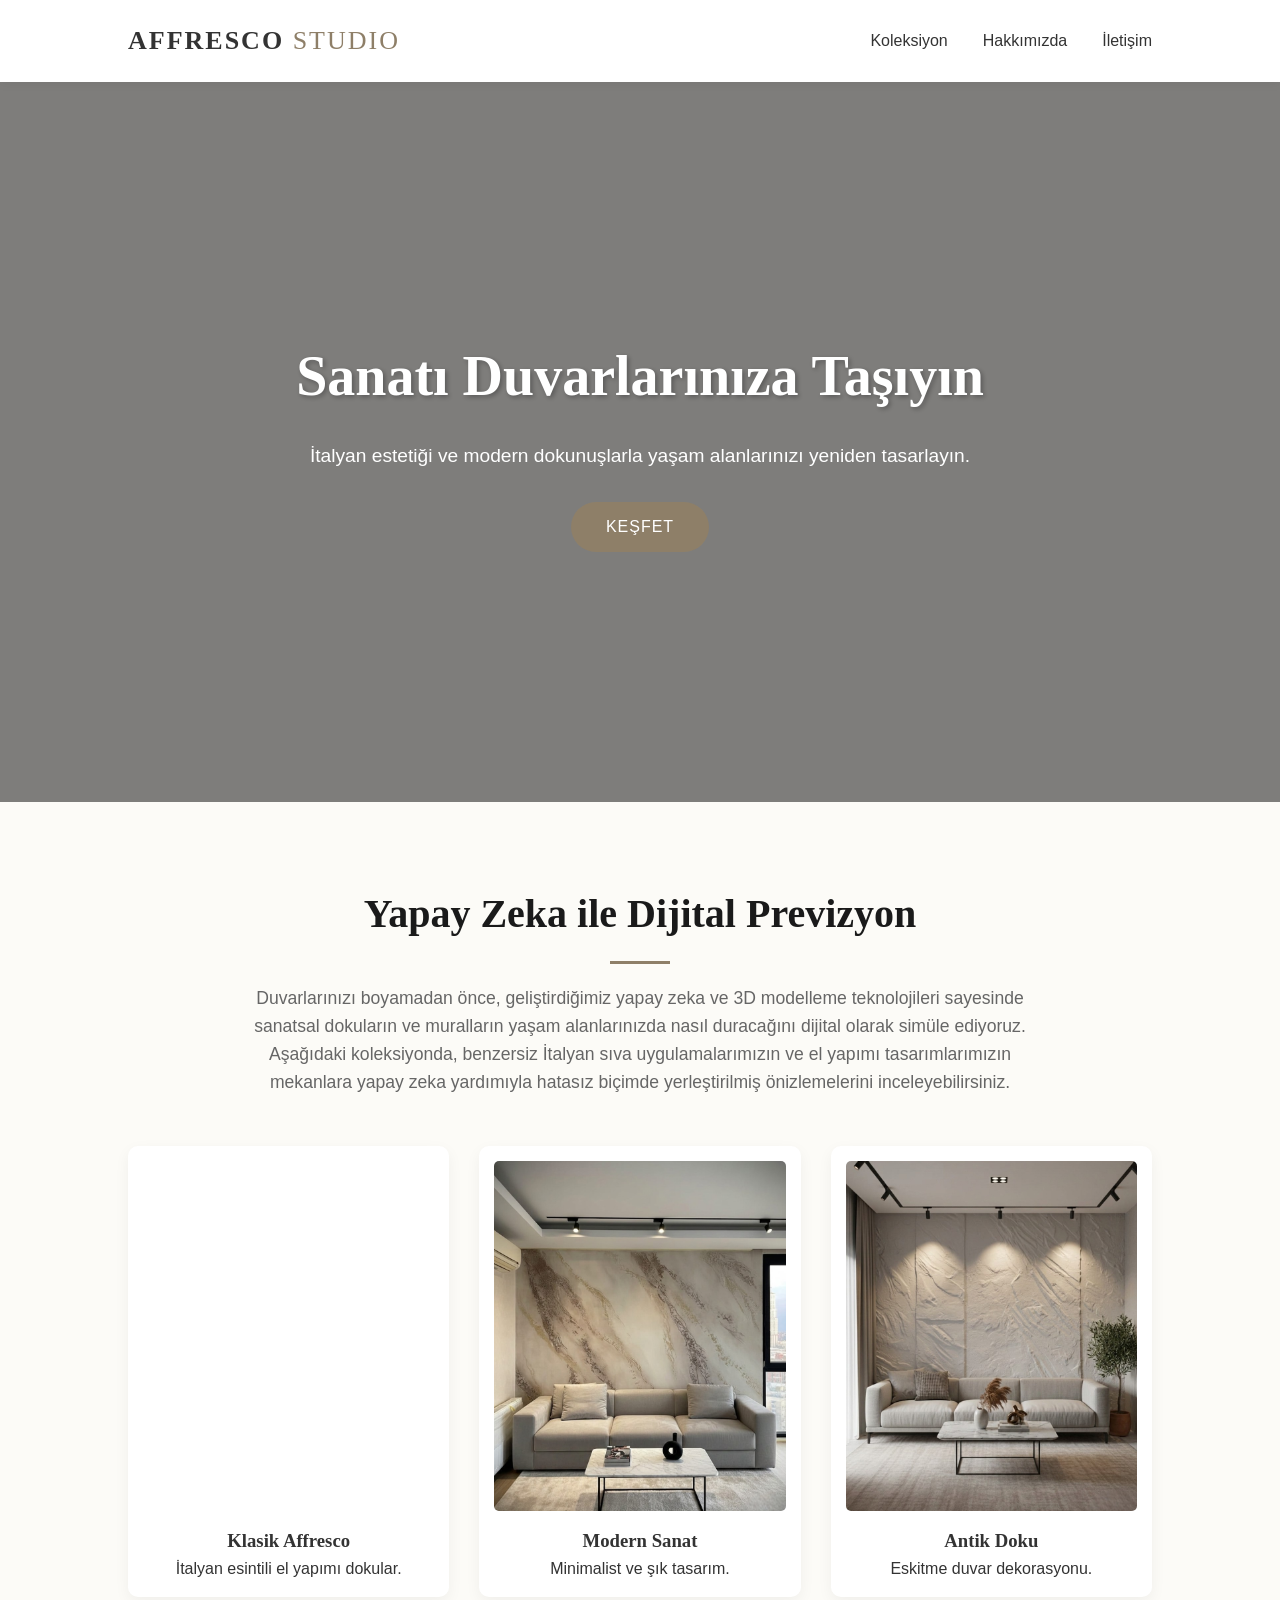
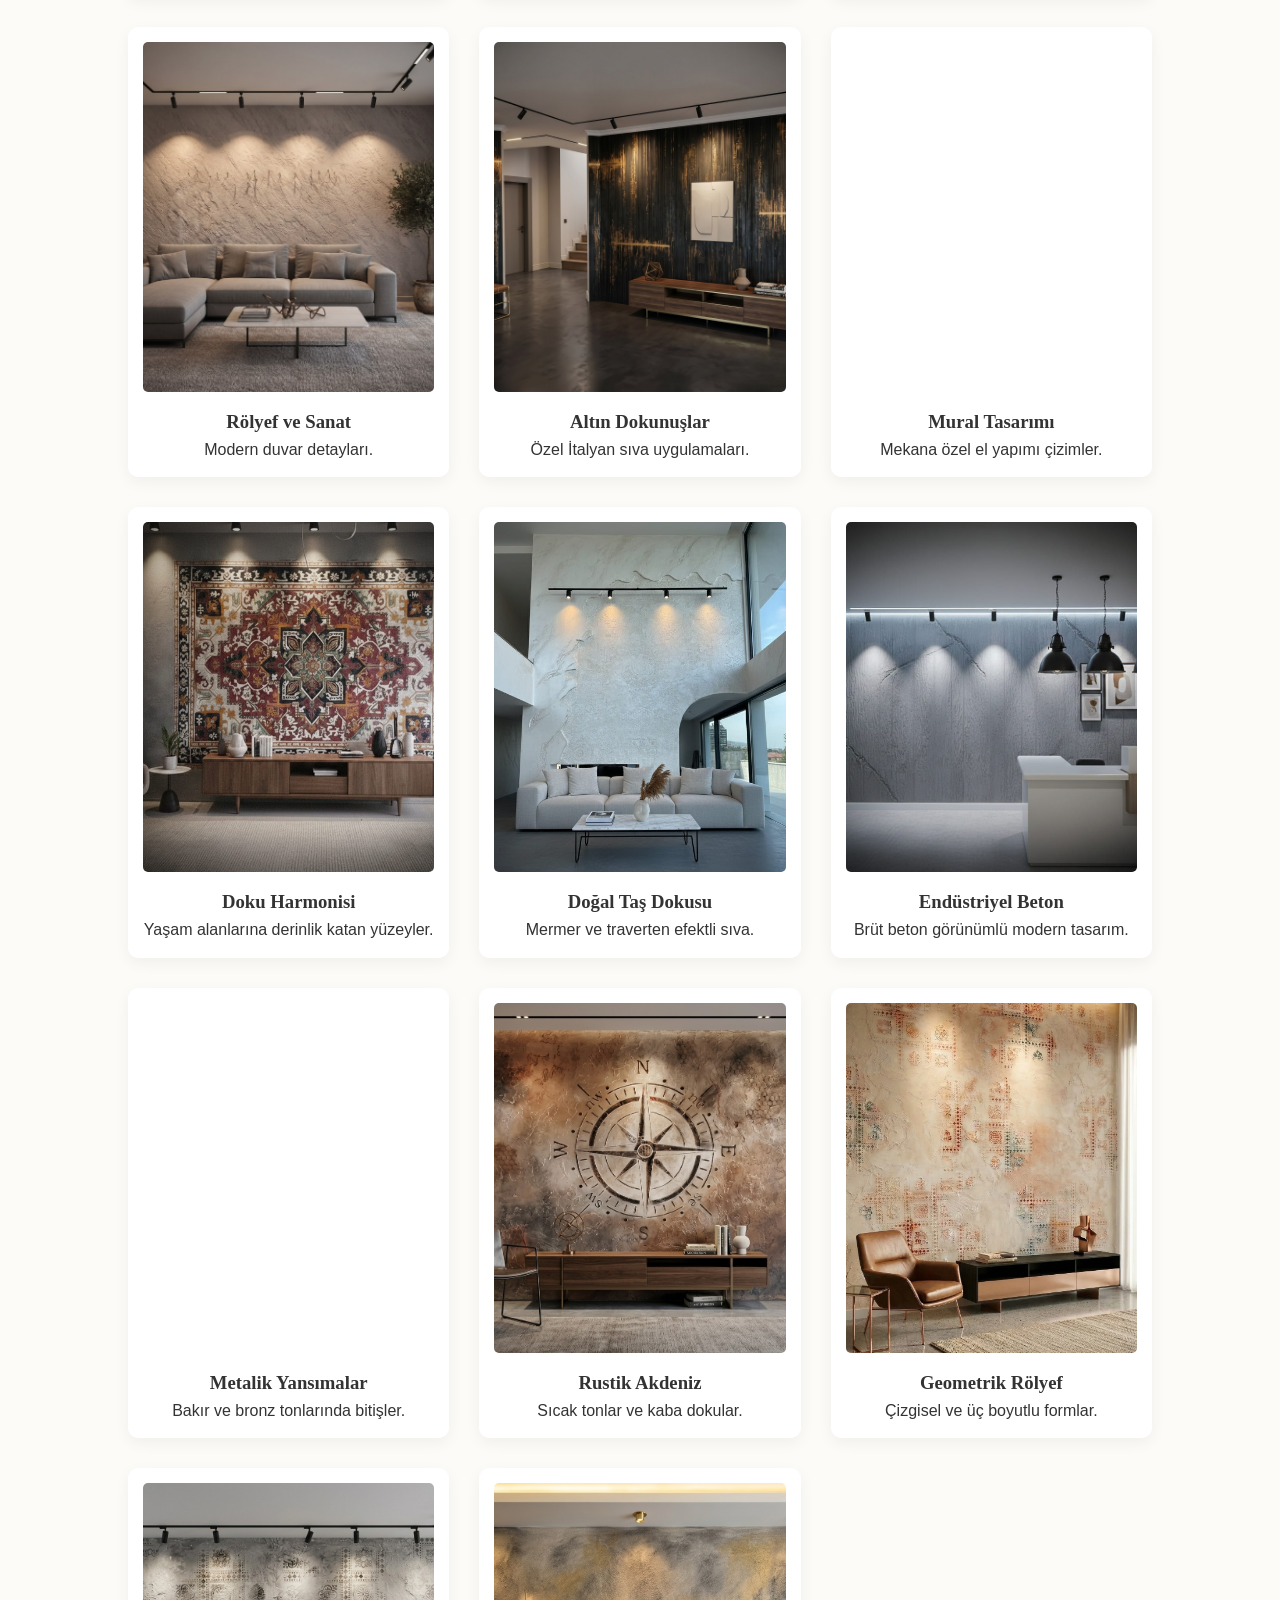
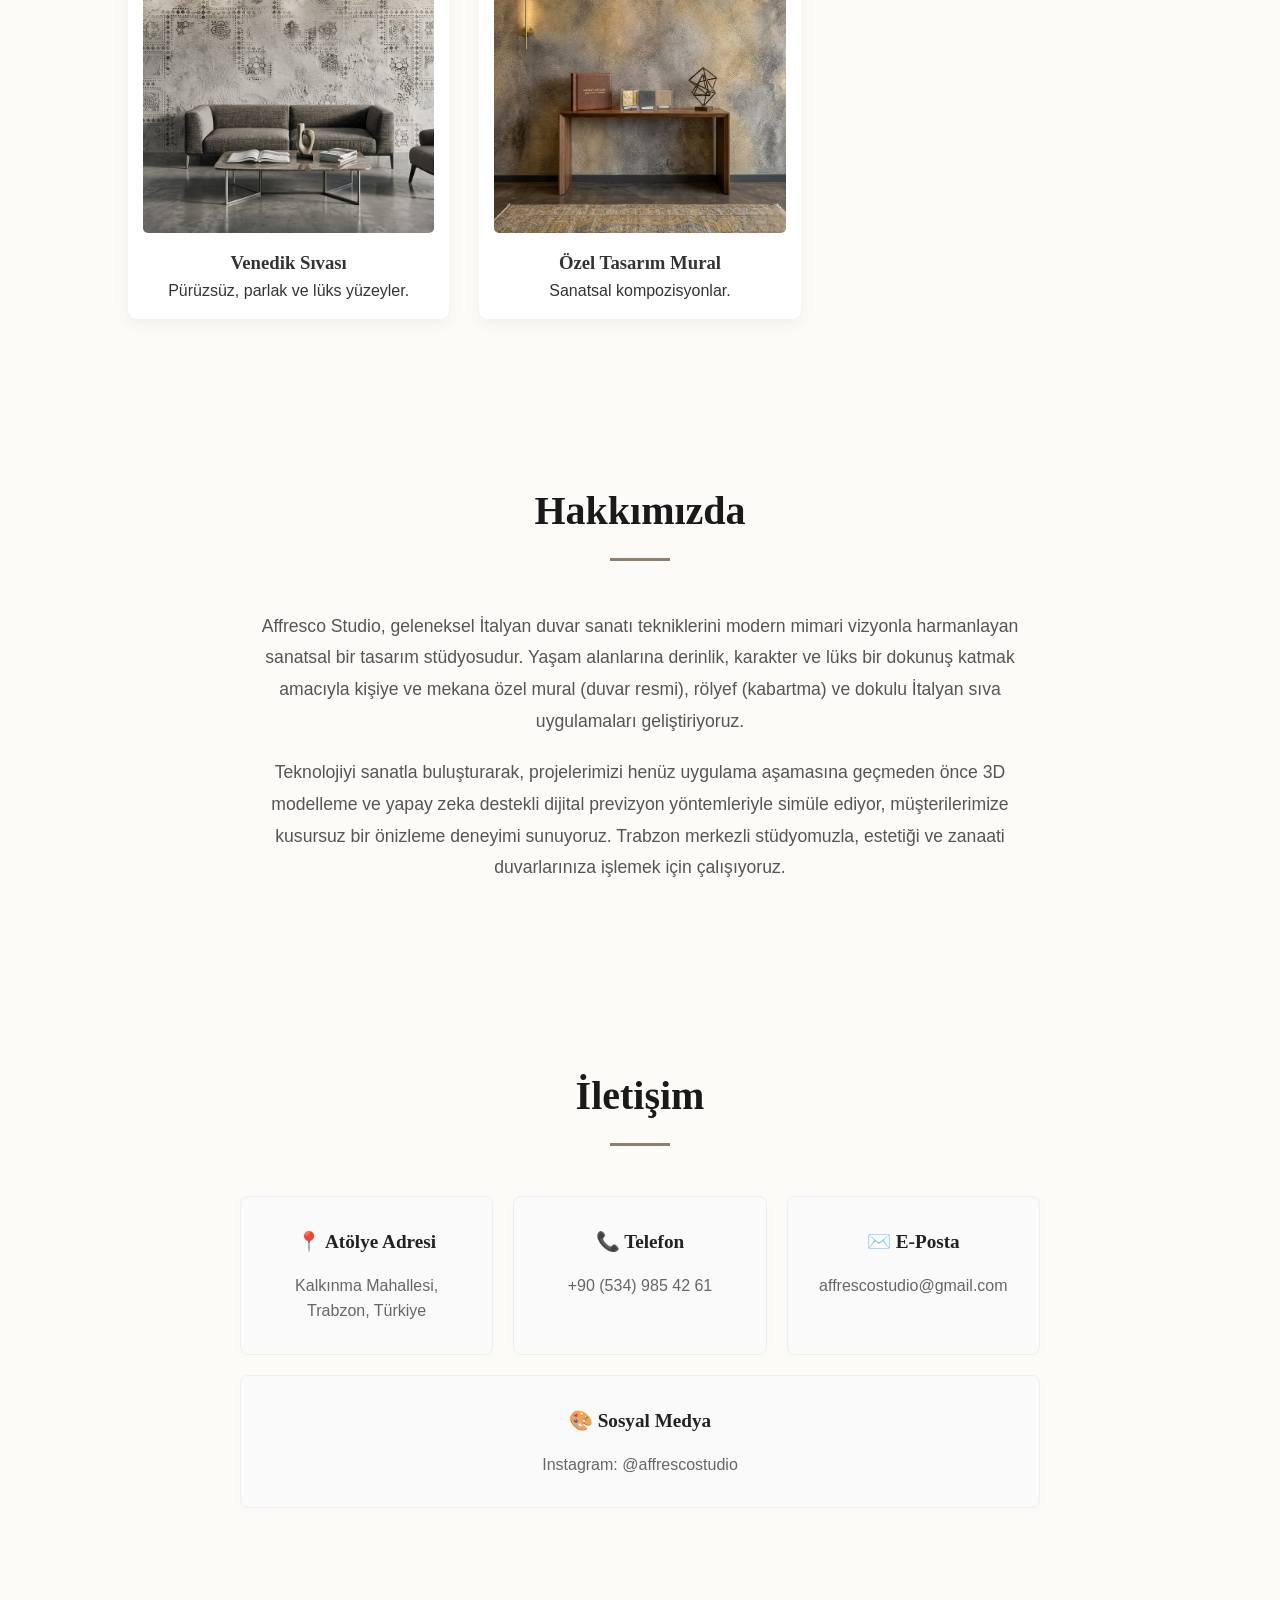
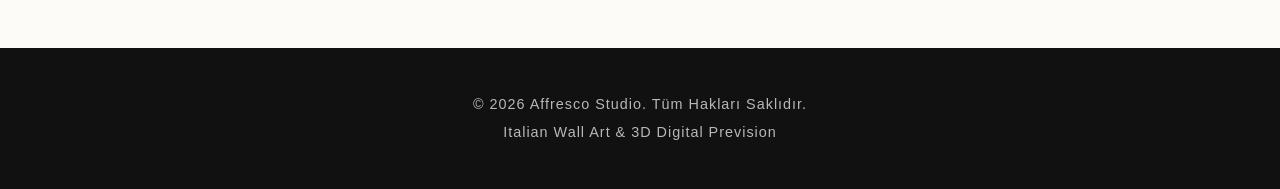
==== index.html @ a139f310 "Update index.html" ====
<!DOCTYPE html>
<html lang="tr">
<head>
    <meta charset="UTF-8">
    <meta name="viewport" content="width=device-width, initial-scale=1.0">
    <title>Affresco Studio | Italian Wall Art</title>
    <link rel="stylesheet" href="style.css">
</head>
<body>

    <nav>
        <div class="logo">AFFRESCO <span>STUDIO</span></div>
        <ul>
            <li><a href="#koleksiyon">Koleksiyon</a></li>
            <li><a href="#hakkimizda">Hakkımızda</a></li>
            <li><a href="#iletisim">İletişim</a></li>
        </ul>
    </nav>

    <header class="hero fade-in">
        <div class="hero-content">
            <h1>Sanatı Duvarlarınıza Taşıyın</h1>
            <p>İtalyan estetiği ve modern dokunuşlarla yaşam alanlarınızı yeniden tasarlayın.</p>
            <a href="#koleksiyon" class="btn">Keşfet</a>
        </div>
    </header>

    <section id="koleksiyon" class="gallery section-padding fade-in">
        <div class="section-title">
            <h2>Yapay Zeka ile Dijital Previzyon</h2>
            <div class="line"></div>
            <p class="section-subtitle">
                Duvarlarınızı boyamadan önce, geliştirdiğimiz yapay zeka ve 3D modelleme teknolojileri sayesinde sanatsal dokuların ve muralların yaşam alanlarınızda nasıl duracağını dijital olarak simüle ediyoruz. Aşağıdaki koleksiyonda, benzersiz İtalyan sıva uygulamalarımızın ve el yapımı tasarımlarımızın mekanlara yapay zeka yardımıyla hatasız biçimde yerleştirilmiş önizlemelerini inceleyebilirsiniz.
            </p>
        </div>

        <div class="grid">
            <div class="card" onclick="window.location.href='detay.html?id=1'">
                <div class="card-img" style="background-image: url('resimler/duvar1.jpg');">
                    <div class="texture-popup" style="background-image: url('resimler/texture1.jpg');"></div>
                </div>
                <h3>Klasik Affresco</h3>
                <p>İtalyan esintili el yapımı dokular.</p>
            </div>

            <div class="card" onclick="window.location.href='detay.html?id=2'">
                <div class="card-img" style="background-image: url('resimler/duvar2.jpg');">
                    <div class="texture-popup" style="background-image: url('resimler/texture2.jpg');"></div>
                </div>
                <h3>Modern Sanat</h3>
                <p>Minimalist ve şık tasarım.</p>
            </div>

            <div class="card" onclick="window.location.href='detay.html?id=3'">
                <div class="card-img" style="background-image: url('resimler/duvar3.jpg');">
                    <div class="texture-popup" style="background-image: url('resimler/texture3.jpg');"></div>
                </div>
                <h3>Antik Doku</h3>
                <p>Eskitme duvar dekorasyonu.</p>
            </div>

            <div class="card" onclick="window.location.href='detay.html?id=4'">
                <div class="card-img" style="background-image: url('resimler/duvar4.jpg');">
                    <div class="texture-popup" style="background-image: url('resimler/texture4.jpg');"></div>
                </div>
                <h3>Rölyef ve Sanat</h3>
                <p>Modern duvar detayları.</p>
            </div>

            <div class="card" onclick="window.location.href='detay.html?id=5'">
                <div class="card-img" style="background-image: url('resimler/duvar5.jpg');">
                    <div class="texture-popup" style="background-image: url('resimler/texture5.jpg');"></div>
                </div>
                <h3>Altın Dokunuşlar</h3>
                <p>Özel İtalyan sıva uygulamaları.</p>
            </div>

            <div class="card" onclick="window.location.href='detay.html?id=6'">
                <div class="card-img" style="background-image: url('resimler/duvar6.jpg');">
                    <div class="texture-popup" style="background-image: url('resimler/texture6.jpg');"></div>
                </div>
                <h3>Mural Tasarımı</h3>
                <p>Mekana özel el yapımı çizimler.</p>
            </div>

            <div class="card" onclick="window.location.href='detay.html?id=7'">
                <div class="card-img" style="background-image: url('resimler/duvar7.jpg');">
                    <div class="texture-popup" style="background-image: url('resimler/texture7.jpg');"></div>
                </div>
                <h3>Doku Harmonisi</h3>
                <p>Yaşam alanlarına derinlik katan yüzeyler.</p>
            </div>

            <div class="card" onclick="window.location.href='detay.html?id=8'">
                <div class="card-img" style="background-image: url('resimler/duvar8.jpg');">
                    <div class="texture-popup" style="background-image: url('resimler/texture8.jpg');"></div>
                </div>
                <h3>Doğal Taş Dokusu</h3>
                <p>Mermer ve traverten efektli sıva.</p>
            </div>

            <div class="card" onclick="window.location.href='detay.html?id=9'">
                <div class="card-img" style="background-image: url('resimler/duvar9.jpg');">
                    <div class="texture-popup" style="background-image: url('resimler/texture9.jpg');"></div>
                </div>
                <h3>Endüstriyel Beton</h3>
                <p>Brüt beton görünümlü modern tasarım.</p>
            </div>

            <div class="card" onclick="window.location.href='detay.html?id=10'">
                <div class="card-img" style="background-image: url('resimler/duvar10.jpg');">
                    <div class="texture-popup" style="background-image: url('resimler/texture10.jpg');"></div>
                </div>
                <h3>Metalik Yansımalar</h3>
                <p>Bakır ve bronz tonlarında bitişler.</p>
            </div>

            <div class="card" onclick="window.location.href='detay.html?id=11'">
                <div class="card-img" style="background-image: url('resimler/duvar11.jpg');">
                    <div class="texture-popup" style="background-image: url('resimler/texture11.jpg');"></div>
                </div>
                <h3>Rustik Akdeniz</h3>
                <p>Sıcak tonlar ve kaba dokular.</p>
            </div>

            <div class="card" onclick="window.location.href='detay.html?id=12'">
                <div class="card-img" style="background-image: url('resimler/duvar12.jpg');">
                    <div class="texture-popup" style="background-image: url('resimler/texture12.jpg');"></div>
                </div>
                <h3>Geometrik Rölyef</h3>
                <p>Çizgisel ve üç boyutlu formlar.</p>
            </div>

            <div class="card" onclick="window.location.href='detay.html?id=13'">
                <div class="card-img" style="background-image: url('resimler/duvar13.jpg');">
                    <div class="texture-popup" style="background-image: url('resimler/texture13.jpg');"></div>
                </div>
                <h3>Venedik Sıvası</h3>
                <p>Pürüzsüz, parlak ve lüks yüzeyler.</p>
            </div>

            <div class="card" onclick="window.location.href='detay.html?id=14'">
                <div class="card-img" style="background-image: url('resimler/duvar14.jpg');">
                    <div class="texture-popup" style="background-image: url('resimler/texture14.jpg');"></div>
                </div>
                <h3>Özel Tasarım Mural</h3>
                <p>Sanatsal kompozisyonlar.</p>
            </div>
        </div>
    </section>

    <section id="hakkimizda" class="about-section section-padding fade-in">
        <div class="section-title">
            <h2>Hakkımızda</h2>
            <div class="line"></div>
        </div>
        <div class="about-container">
            <div class="about-content">
                <p>
                    Affresco Studio, geleneksel İtalyan duvar sanatı tekniklerini modern mimari vizyonla harmanlayan sanatsal bir tasarım stüdyosudur. Yaşam alanlarına derinlik, karakter ve lüks bir dokunuş katmak amacıyla kişiye ve mekana özel mural (duvar resmi), rölyef (kabartma) ve dokulu İtalyan sıva uygulamaları geliştiriyoruz.
                </p>
                <p>
                    Teknolojiyi sanatla buluşturarak, projelerimizi henüz uygulama aşamasına geçmeden önce 3D modelleme ve yapay zeka destekli dijital previzyon yöntemleriyle simüle ediyor, müşterilerimize kusursuz bir önizleme deneyimi sunuyoruz. Trabzon merkezli stüdyomuzla, estetiği ve zanaati duvarlarınıza işlemek için çalışıyoruz.
                </p>
            </div>
        </div>
    </section>

    <section id="iletisim" class="contact-section section-padding fade-in">
        <div class="section-title">
            <h2>İletişim</h2>
            <div class="line"></div>
        </div>
        <div class="contact-container">
            <div class="contact-info">
                <div class="info-card">
                    <h3>📍 Atölye Adresi</h3>
                    <p>Kalkınma Mahallesi, Trabzon, Türkiye</p>
                </div>
                <div class="info-card">
                    <h3>📞 Telefon</h3>
                    <p><a href="tel:+905349854261" style="color: inherit; text-decoration: none;">+90 (534) 985 42 61</a></p>
                </div>
                <div class="info-card">
                    <h3>✉️ E-Posta</h3>
                    <p><a href="mailto:affrescostudio@gmail.com" style="color: inherit; text-decoration: none;">affrescostudio@gmail.com</a></p>
                </div>
                <div class="info-card">
                    <h3>🎨 Sosyal Medya</h3>
                    <p><a href="https://instagram.com/affrescostudio" target="_blank" style="color: inherit; text-decoration: none;">Instagram: @affrescostudio</a></p>
                </div>
            </div>
        </div>
    </section>

    <footer>
        <div class="footer-container">
            <p>&copy; 2026 Affresco Studio. Tüm Hakları Saklıdır.</p>
            <p>Italian Wall Art & 3D Digital Prevision</p>
        </div>
    </footer>
</body>
</html>
---- style.css ----
/* Temel Ayarlar ve Yumuşak Kaydırma (Smooth Scroll) */
html {
    scroll-behavior: smooth;
}

* {
    margin: 0;
    padding: 0;
    box-sizing: border-box;
}

body {
    font-family: 'Poppins', sans-serif;
    background-color: #fcfbf7;
    color: #333;
    line-height: 1.6;
}

h1, h2, h3, .logo {
    font-family: 'Playfair Display', serif;
}

/* Linkleri Düzeltme (Mavi Renk İptali) */
a {
    text-decoration: none;
    color: #333;
    transition: all 0.3s ease;
}

/* Navigasyon */
nav {
    display: flex;
    justify-content: space-between;
    align-items: center;
    padding: 20px 10%;
    background: rgba(255, 255, 255, 0.95);
    position: sticky;
    top: 0;
    z-index: 1000;
    box-shadow: 0 2px 10px rgba(0,0,0,0.05);
    backdrop-filter: blur(5px);
}

.logo {
    font-size: 26px;
    font-weight: bold;
    letter-spacing: 2px;
}

.logo span {
    font-weight: 300;
    color: #8e7f68;
}

nav ul {
    display: flex;
    list-style: none;
}

nav ul li {
    margin-left: 35px;
}

nav ul li a {
    font-weight: 500;
    position: relative;
}

/* Linklerin Altını Çizme Efekti */
nav ul li a::after {
    content: '';
    position: absolute;
    width: 0;
    height: 2px;
    bottom: -5px;
    left: 0;
    background-color: #8e7f68;
    transition: width 0.3s ease;
}

nav ul li a:hover::after {
    width: 100%;
}

nav ul li a:hover {
    color: #8e7f68;
}

/* Hero Bölümü */
.hero {
    height: 80vh;
    background: linear-gradient(rgba(0,0,0,0.5), rgba(0,0,0,0.5)), 
                url('https://images.unsplash.com/photo-1513519245088-0e12902e5a38?auto=format&fit=crop&w=1500&q=80');
    background-size: cover;
    background-position: center;
    background-attachment: fixed; /* Paralaks efekti */
    display: flex;
    justify-content: center;
    align-items: center;
    text-align: center;
    color: white;
}

.hero-content h1 {
    font-size: 3.5rem;
    margin-bottom: 20px;
    text-shadow: 2px 2px 5px rgba(0,0,0,0.3);
}

.hero-content p {
    font-size: 1.2rem;
    margin-bottom: 30px;
    font-weight: 300;
}

.btn {
    display: inline-block;
    padding: 12px 35px;
    background-color: #8e7f68;
    color: white;
    border-radius: 50px;
    text-transform: uppercase;
    letter-spacing: 1px;
}

.btn:hover {
    background-color: #6d614f;
    transform: translateY(-3px);
    color: white;
    box-shadow: 0 5px 15px rgba(0,0,0,0.2);
}

/* Ortak Bölüm Ayarları */
.section-padding {
    padding: 80px 10%;
}

.section-title {
    text-align: center;
    margin-bottom: 50px;
}

.section-title h2 {
    font-size: 2.5rem;
    color: #1a1a1a;
}

.line {
    width: 60px;
    height: 3px;
    background: #8e7f68;
    margin: 15px auto;
}

/* Galeri (Koleksiyon) */
.grid {
    display: grid;
    grid-template-columns: repeat(auto-fit, minmax(280px, 1fr));
    gap: 30px;
}

.card {
    background: white;
    padding: 15px;
    border-radius: 10px;
    box-shadow: 0 5px 15px rgba(0,0,0,0.05);
    transition: transform 0.4s ease, box-shadow 0.4s ease;
    text-align: center;
    cursor: pointer;
}

.card:hover {
    transform: translateY(-10px);
    box-shadow: 0 15px 30px rgba(0,0,0,0.1);
}

.card-img {
    height: 350px;
    background-size: cover;
    background-position: center;
    border-radius: 5px;
    margin-bottom: 15px;
}

/* Hakkımızda & İletişim */
.about-content, .contact-info {
    text-align: center;
    max-width: 800px;
    margin: 0 auto;
    font-size: 1.1rem;
}

.contact-details {
    margin-top: 30px;
    background: white;
    padding: 30px;
    border-radius: 10px;
    box-shadow: 0 5px 15px rgba(0,0,0,0.05);
}

.contact-details p {
    margin: 10px 0;
    font-size: 1.1rem;
}

.contact-link {
    color: #8e7f68;
    font-weight: 600;
}

.contact-link:hover {
    color: #6d614f;
    text-decoration: underline;
}

/* Animasyonlar */
@keyframes fadeIn {
    from { opacity: 0; transform: translateY(20px); }
    to { opacity: 1; transform: translateY(0); }
}

.fade-in {
    animation: fadeIn 1.2s ease-out forwards;
}

/* Footer */
footer {
    background: #1a1a1a;
    color: white;
    text-align: center;
    padding: 30px 0;
}/* --- DOKU BÜYÜTEÇ EFEKTİ --- */

/* Resim alanını ayarlama */
.card-img {
    position: relative; /* İçindeki pencerenin konumunu hizalamak için şart */
    overflow: hidden; /* Dışarı taşmaları engeller */
}

/* Arka planı hafif karartma (Dokunun öne çıkması için) */
.card-img::before {
    content: '';
    position: absolute;
    top: 0; left: 0; width: 100%; height: 100%;
    background: rgba(0, 0, 0, 0.4); /* Siyah transparan bir tül */
    opacity: 0;
    transition: opacity 0.3s ease;
    z-index: 1;
}

/* Küçük Doku Penceresi (Varsayılan olarak gizli) */
.texture-popup {
    position: absolute;
    top: 50%; /* Tam ortaya hizalar */
    left: 50%;
    transform: translate(-50%, -50%) scale(0.5); /* Ortalar ve küçültür */
    width: 160px; /* Pencere boyutu */
    height: 160px;
    border-radius: 50%; /* Yuvarlak (büyüteç gibi) yapar. Kare istersen 10px yapabilirsin */
    border: 4px solid #fff; /* Beyaz şık bir çerçeve */
    box-shadow: 0 10px 30px rgba(0,0,0,0.5);
    background-size: cover;
    background-position: center;
    opacity: 0;
    visibility: hidden;
    transition: all 0.4s cubic-bezier(0.175, 0.885, 0.32, 1.275); /* Tatlı bir yaylanma efekti */
    z-index: 2;
}

/* Fare ile üzerine gelince olacaklar (Hover) */
.card:hover .card-img::before {
    opacity: 1; /* Arka planı hafif karart */
}

.card:hover .texture-popup {
    opacity: 1;
    visibility: visible;
    transform: translate(-50%, -50%) scale(1); /* Pencereyi büyüterek göster */
}/* --- PROJE DETAY SAYFASI VE YÜKLEME EKRANI --- */
.modal {
    display: none; 
    position: fixed; 
    z-index: 2000; 
    left: 0; 
    top: 0;
    width: 100%; 
    height: 100%; 
    background-color: #fcfbf7;
    overflow-y: auto;
}

/* Şık Yükleme Ekranı (Siyah arka plan) */
.modal-loader {
    position: fixed; 
    top: 0; left: 0; 
    width: 100%; height: 100%;
    background-color: #1a1a1a; 
    display: flex; 
    justify-content: center; 
    align-items: center;
    z-index: 2001; 
    transition: opacity 0.5s ease;
}

/* Altın Rengi Yükleme Çemberi */
.spinner {
    width: 60px; height: 60px; 
    border: 3px solid rgba(255,255,255,0.1);
    border-radius: 50%; 
    border-top-color: #8e7f68; 
    animation: spin 1s ease-in-out infinite;
}
@keyframes spin { to { transform: rotate(360deg); } }

.modal-content {
    opacity: 0; 
    transition: opacity 0.8s ease; 
    padding-bottom: 80px;
}

/* Kapatma Çarpısı */
.close-btn {
    position: fixed; 
    top: 20px; right: 40px; 
    font-size: 50px; 
    color: white; /* Resmin üzerinde beyaz dursun */
    text-shadow: 0 2px 10px rgba(0,0,0,0.5);
    cursor: pointer; 
    z-index: 2002; 
    transition: 0.3s;
}
.close-btn:hover { color: #8e7f68; transform: scale(1.1); }

/* Dev Görsel Alanı */
.modal-image {
    width: 100%; 
    height: 70vh; 
    background-size: cover; 
    background-position: center;
    position: relative;
}

/* Detaylar Kutusu */
.modal-details {
    max-width: 1000px; 
    margin: -80px auto 0; /* Resmin üzerine hafifçe biner, şık durur */
    background: white;
    padding: 50px; 
    border-radius: 10px; 
    box-shadow: 0 10px 40px rgba(0,0,0,0.1);
    position: relative; 
    z-index: 10;
}

.modal-details h2 { 
    font-size: 2.5rem; 
    margin-bottom: 40px; 
    text-align: center; 
}

.details-grid { 
    display: grid; 
    grid-template-columns: 1fr 1fr; 
    gap: 40px; 
}

.detail-box h3 { 
    color: #8e7f68; 
    margin-bottom: 15px; 
    border-bottom: 1px solid #eee; 
    padding-bottom: 10px;
}

@media (max-width: 768px) {
    .details-grid { grid-template-columns: 1fr; }
    .modal-details { margin: -30px 20px 0; padding: 30px; }
}
.section-subtitle {
    max-width: 800px;
    margin: 20px auto 40px auto;
    font-size: 1.1rem;
    line-height: 1.6;
    color: #666;
    text-align: center;
    font-weight: 300;
}
/* Detay Sayfası Çerçeve Düzeni */
.detail-container {
    display: flex;
    gap: 40px;
    max-width: 1200px;
    margin: 0 auto;
    align-items: center;
    flex-wrap: wrap; /* Mobilde alt alta gelmesi için */
}

/* Resim Kutusu Sabitleme */
.detail-img-box {
    flex: 1;
    min-width: 300px;
    max-width: 600px; /* Resim kutusunun ekranda kaplayacağı maksimum genişlik */
    height: 450px;    /* Kutunun yüksekliğini sabitliyoruz */
    background-color: #f5f5f5; /* Resim yüklenirken arkada duracak temiz renk */
    border-radius: 8px;
    overflow: hidden;
    display: flex;
    align-items: center;
    justify-content: center;
    box-shadow: 0 4px 15px rgba(0,0,0,0.1);
}

/* Resmin Kendisini Çerçeveye Kesmeden Sığdırma */
#project-img-tag {
    width: 100%;
    height: 100%;
    object-fit: contain; /* Resmi ASLA kesmez, orijinal oranını koruyarak kutuya sığdırır */
    display: block;
}

/* Bilgi Kutusu Ayarı */
.detail-info-box {
    flex: 1;
    min-width: 300px;
}
/* Hakkımızda Alanı Stilleri */
.about-container {
    max-width: 800px;
    margin: 0 auto;
    text-align: center;
    padding: 0 20px;
}
.about-content p {
    font-size: 1.1rem;
    line-height: 1.8;
    color: #555;
    margin-bottom: 20px;
    font-weight: 300;
}

/* İletişim Alanı Stilleri */
.contact-container {
    max-width: 1000px;
    margin: 0 auto;
    padding: 0 20px;
}
.contact-info {
    display: flex;
    justify-content: space-between;
    gap: 20px;
    flex-wrap: wrap;
}
.info-card {
    flex: 1;
    min-width: 250px;
    background: #fafafa;
    padding: 30px;
    text-align: center;
    border-radius: 8px;
    box-shadow: 0 2px 10px rgba(0,0,0,0.02);
    border: 1px solid #eee;
}
.info-card h3 {
    font-size: 1.2rem;
    margin-bottom: 15px;
    color: #222;
}
.info-card p {
    color: #666;
    font-size: 1rem;
}

/* Footer (Alt Bilgi) Stilleri */
footer {
    background-color: #111;
    color: #fff;
    text-align: center;
    padding: 40px 20px;
    margin-top: 60px;
    font-size: 0.9rem;
    letter-spacing: 1px;
}
footer p {
    margin: 5px 0;
    opacity: 0.7;
}
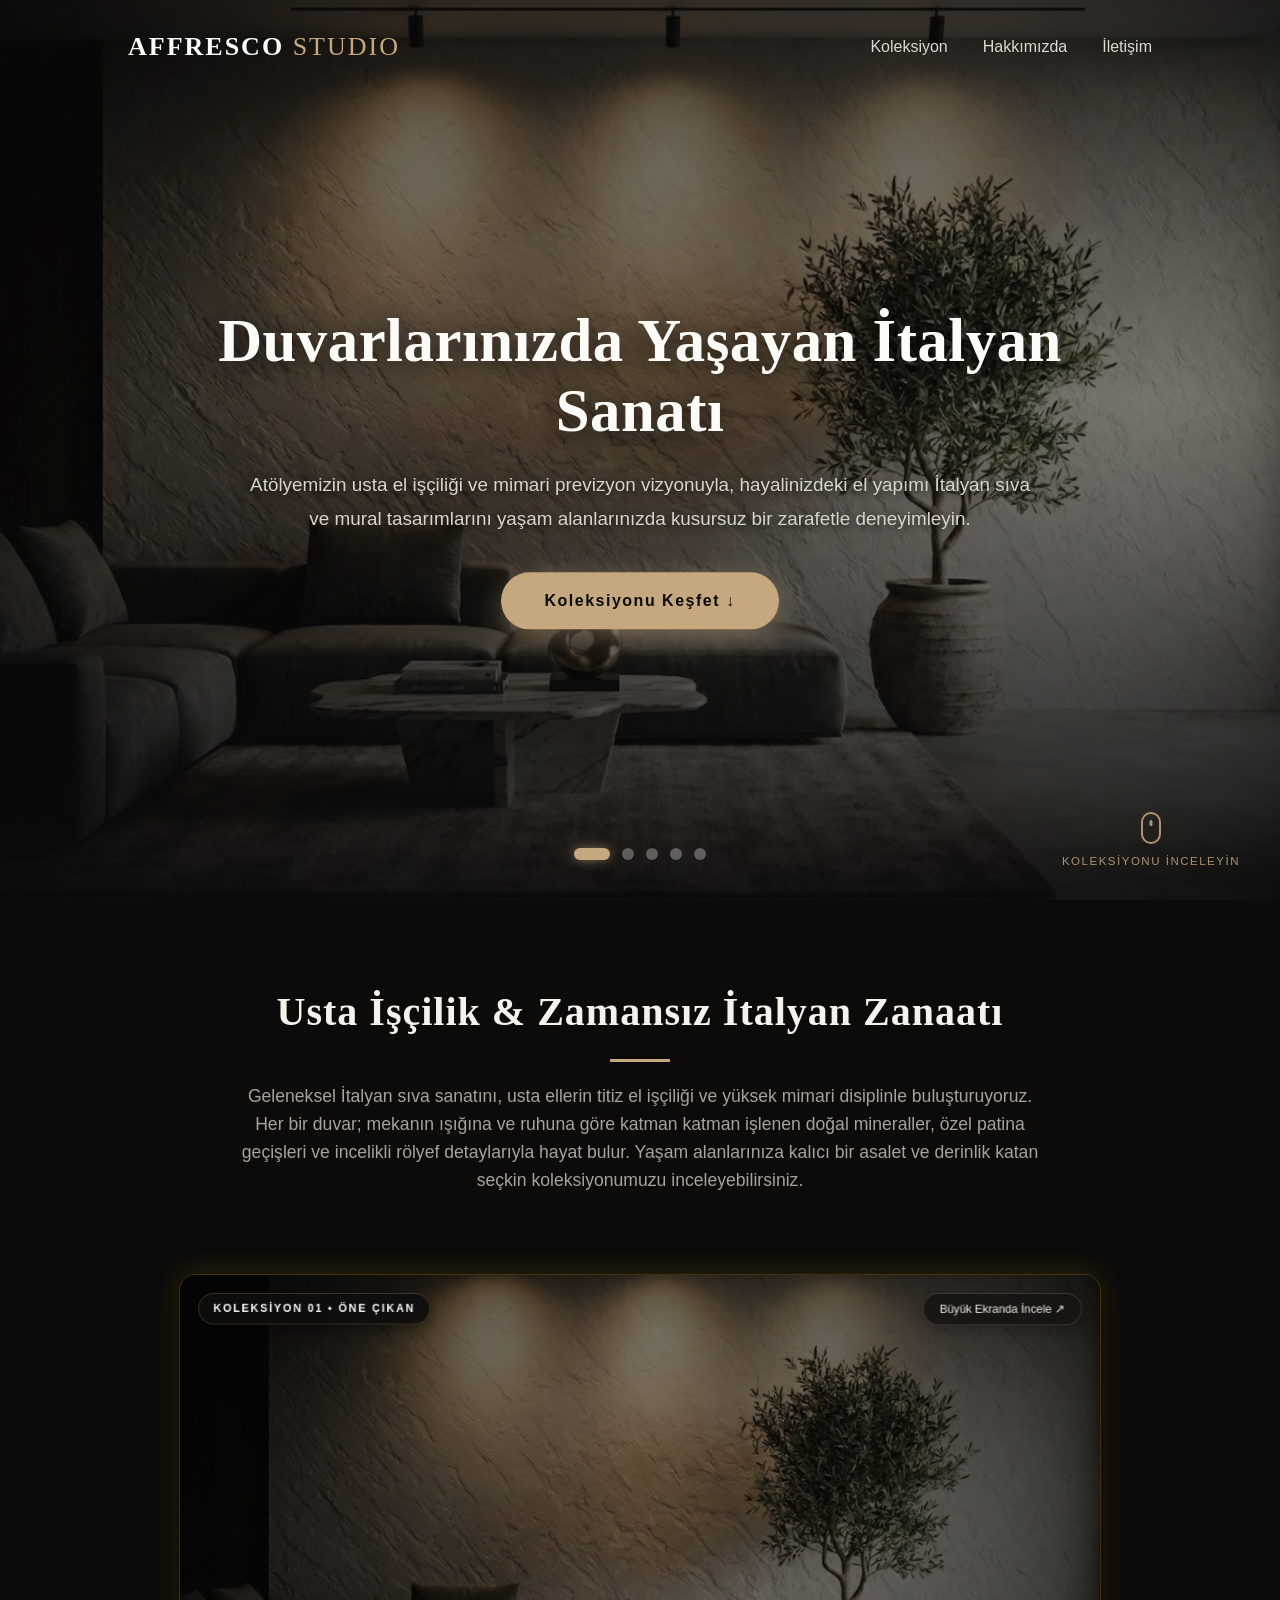
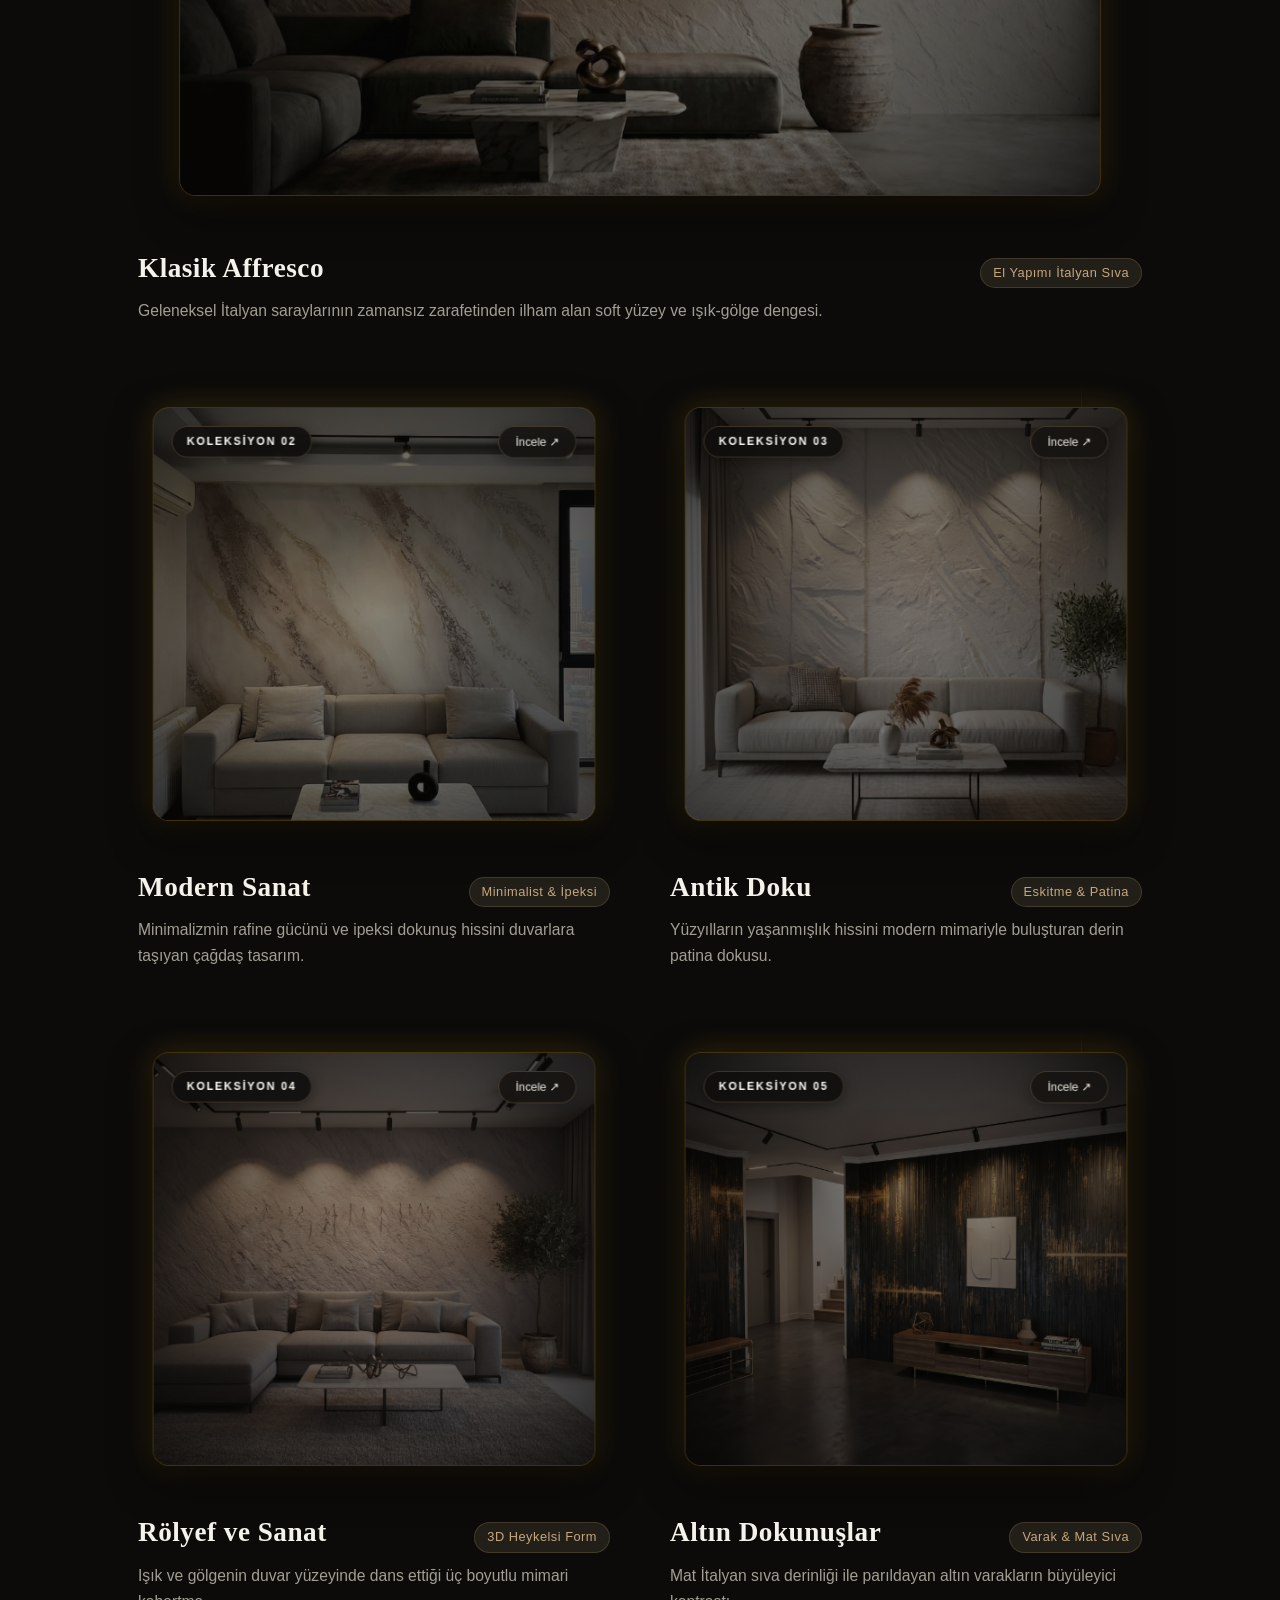
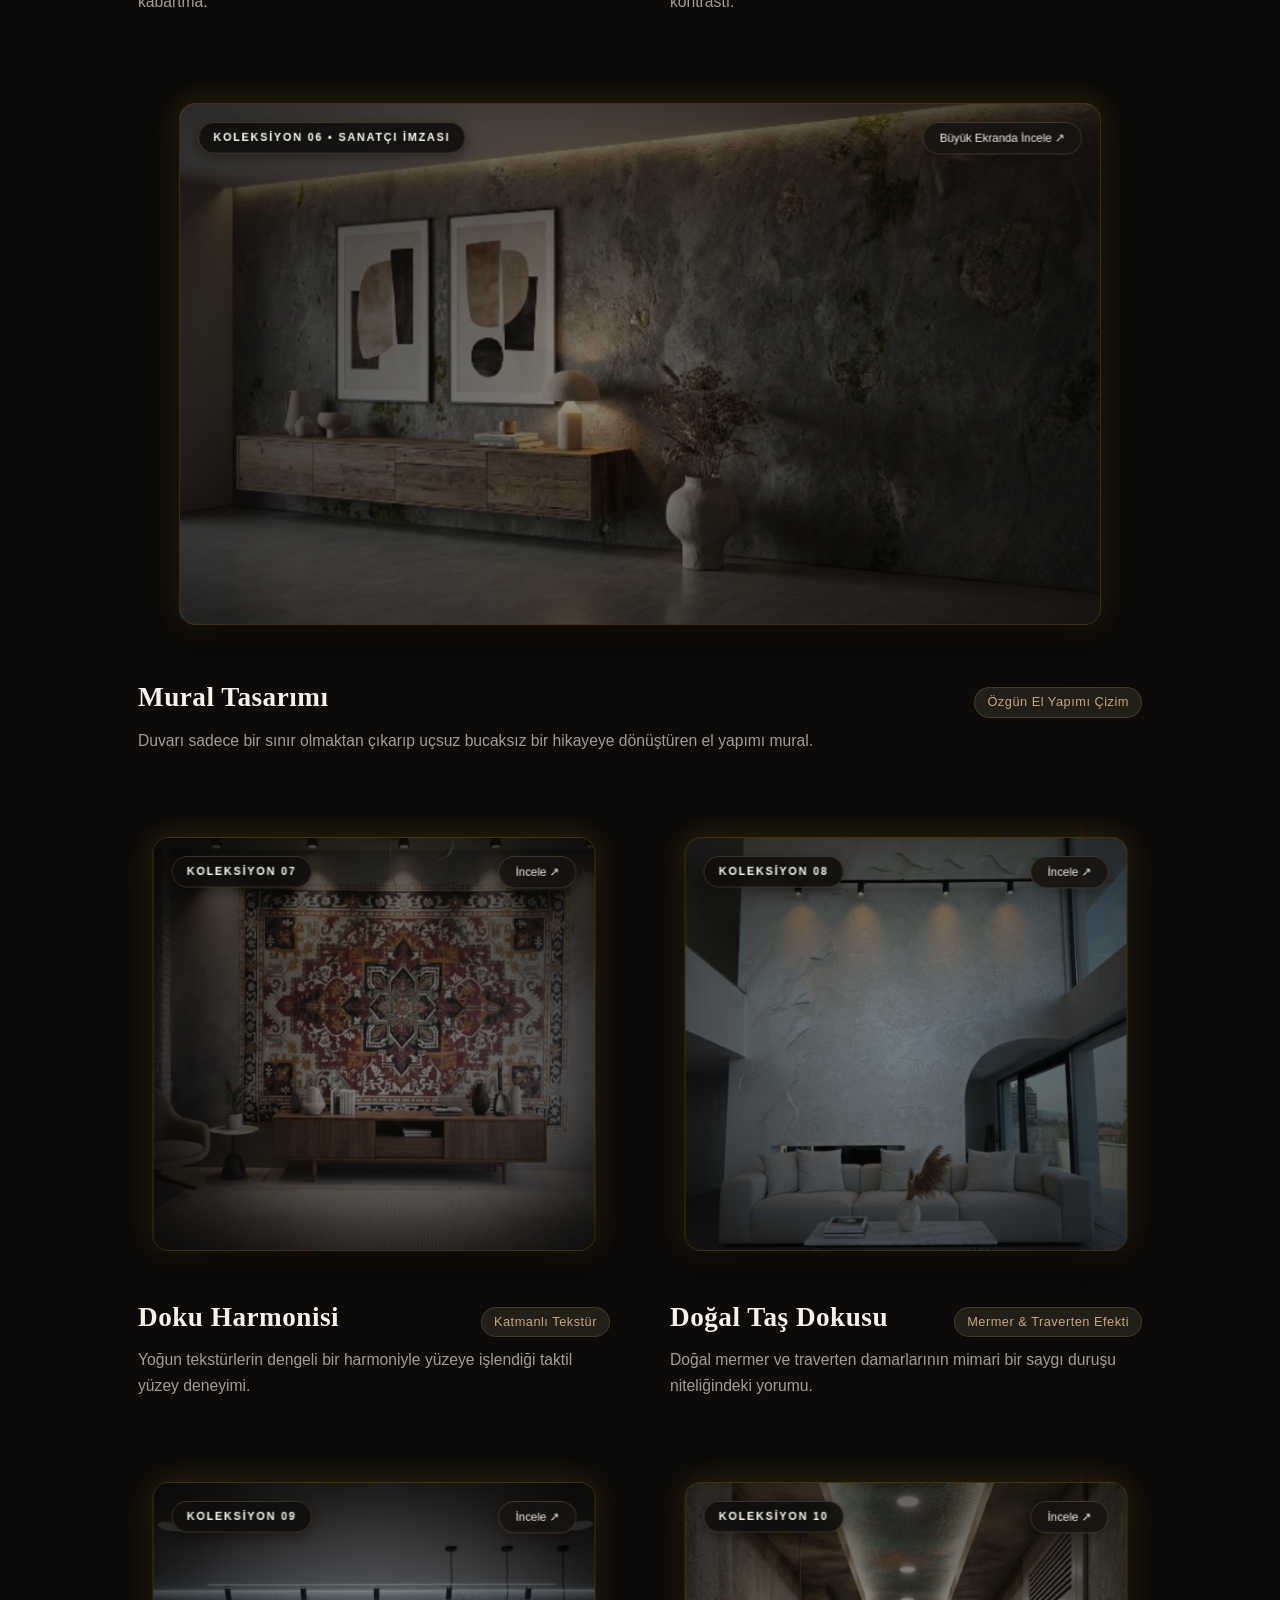
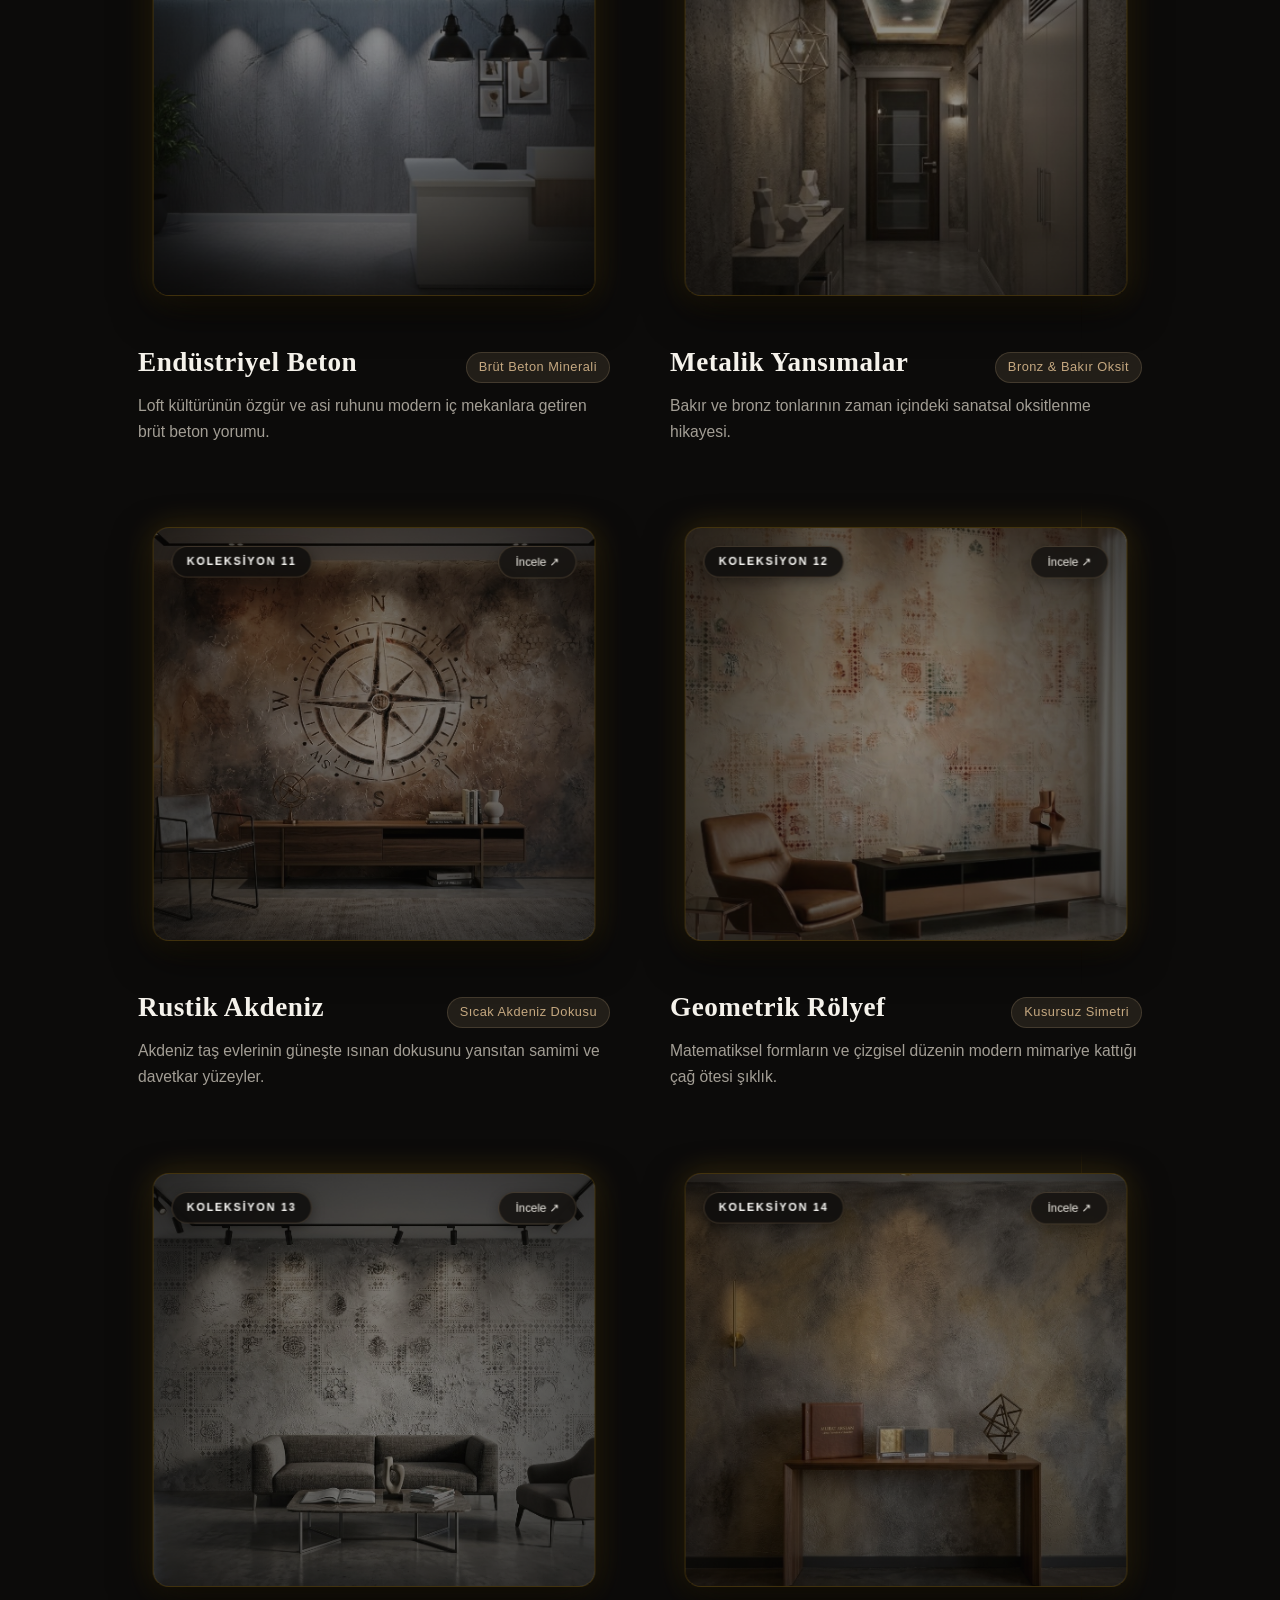
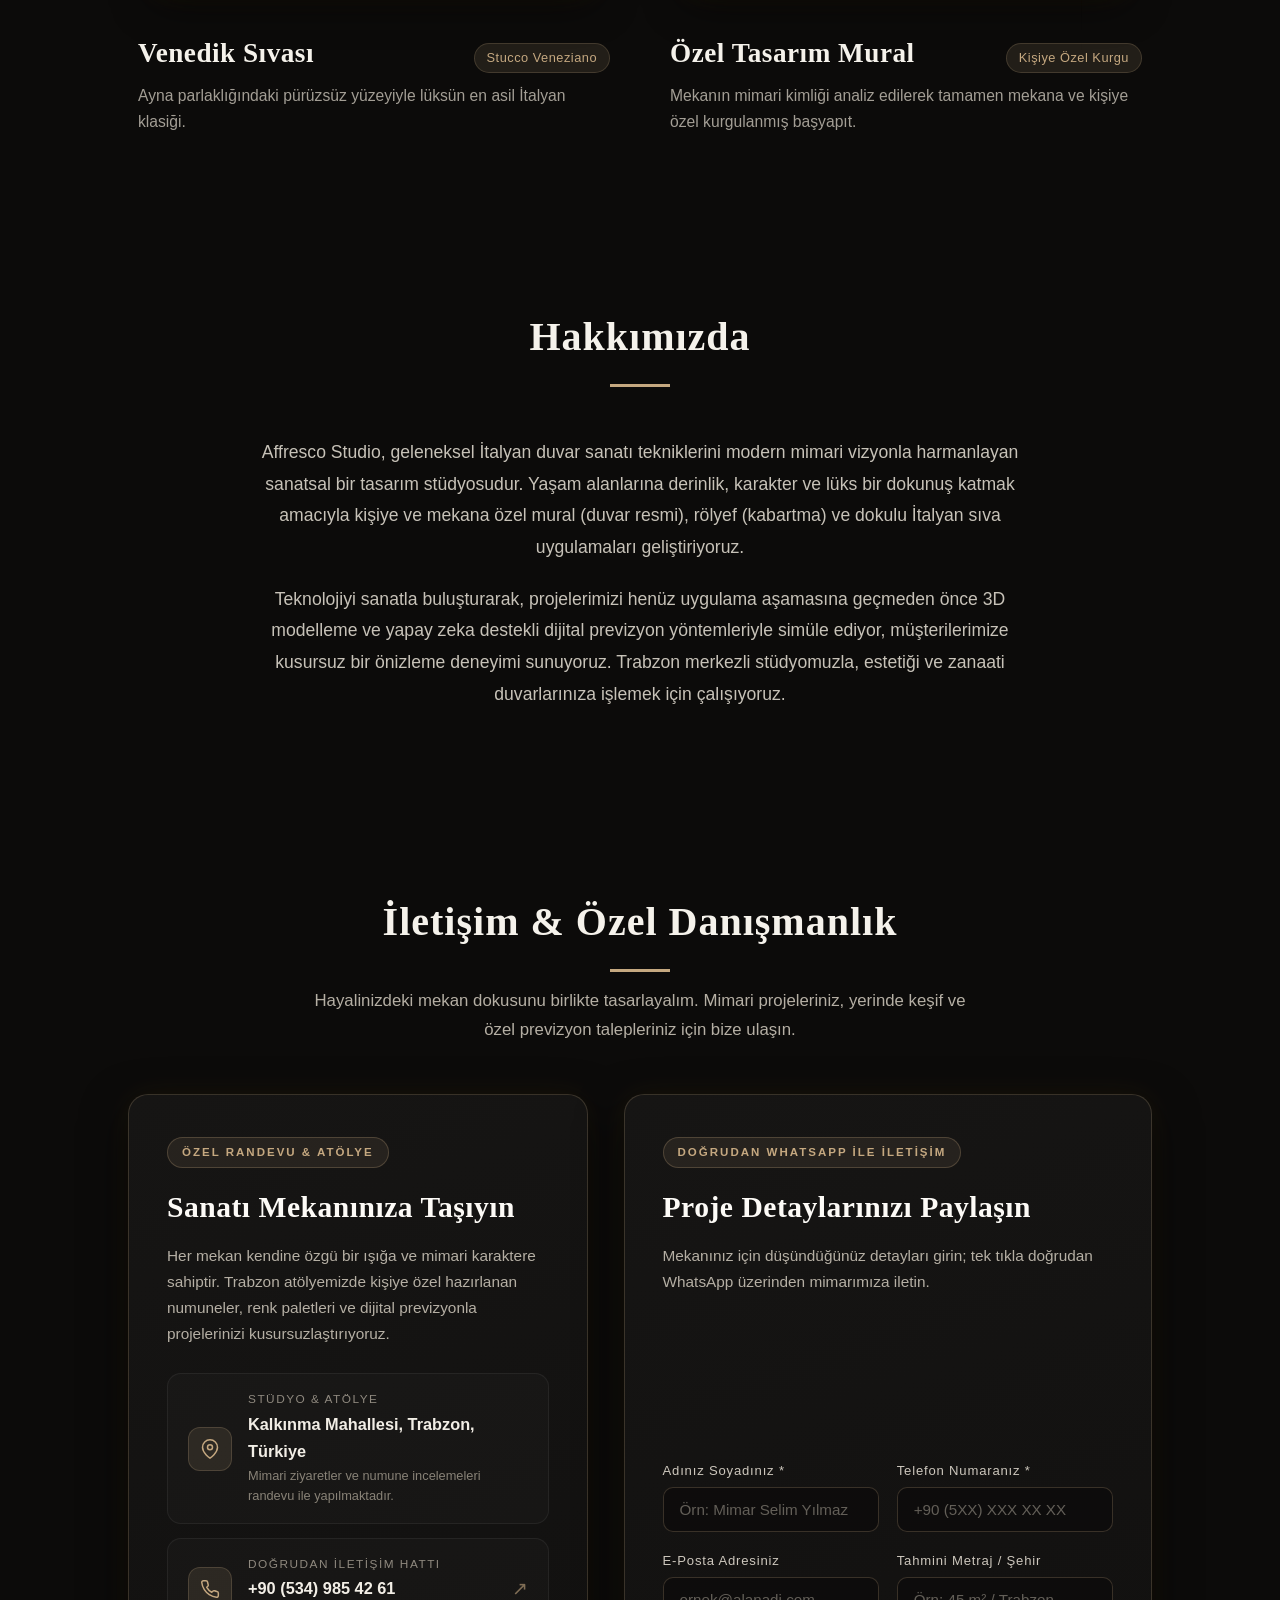
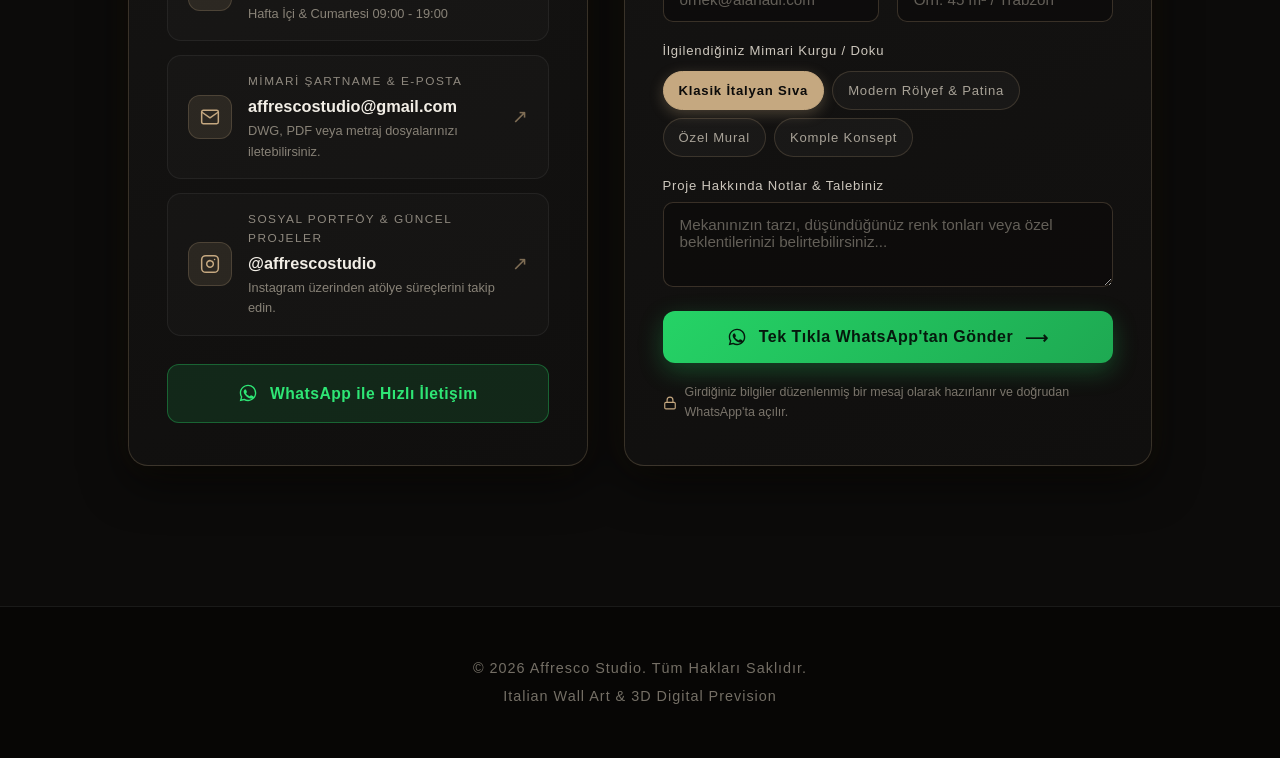
==== commit 46cc2835: "Add files via upload" ====
--- a/index.html
+++ b/index.html
@@ -1,6 +1,15 @@
 <!DOCTYPE html>
 <html lang="tr">
 <head>
+    <!-- Google tag (gtag.js) -->
+<script async src="https://www.googletagmanager.com/gtag/js?id=G-PZ9KLM870X"></script>
+<script>
+  window.dataLayer = window.dataLayer || [];
+  function gtag(){dataLayer.push(arguments);}
+  gtag('js', new Date());
+
+  gtag('config', 'G-PZ9KLM870X');
+</script>
     <meta charset="UTF-8">
     <meta name="viewport" content="width=device-width, initial-scale=1.0">
     <title>Affresco Studio | Italian Wall Art</title>
@@ -17,134 +26,321 @@
         </ul>
     </nav>
 
-    <header class="hero fade-in">
-        <div class="hero-content">
-            <h1>Sanatı Duvarlarınıza Taşıyın</h1>
-            <p>İtalyan estetiği ve modern dokunuşlarla yaşam alanlarınızı yeniden tasarlayın.</p>
-            <a href="#koleksiyon" class="btn">Keşfet</a>
+    <header class="hero-slider-section" id="hero-slider" aria-label="Affresco Studio Başyapıtları">
+        <div class="hero-slider-container">
+            <div class="hero-slider-track" id="hero-track">
+                <!-- Slayt 1 -->
+                <div class="hero-slide active" style="background-image: url('resimler/duvar1.jpg');">
+                    <div class="hero-slide-overlay"></div>
+                </div>
+                <!-- Slayt 2 -->
+                <div class="hero-slide" style="background-image: url('resimler/duvar6.jpg');">
+                    <div class="hero-slide-overlay"></div>
+                </div>
+                <!-- Slayt 3 -->
+                <div class="hero-slide" style="background-image: url('resimler/duvar4.jpg');">
+                    <div class="hero-slide-overlay"></div>
+                </div>
+                <!-- Slayt 4 -->
+                <div class="hero-slide" style="background-image: url('resimler/duvar10.jpg');">
+                    <div class="hero-slide-overlay"></div>
+                </div>
+                <!-- Slayt 5 -->
+                <div class="hero-slide" style="background-image: url('resimler/duvar12.jpg');">
+                    <div class="hero-slide-overlay"></div>
+                </div>
+            </div>
+
+            <!-- Ortalanmış Dikkat Çekici İçerik -->
+            <div class="hero-content-wrapper">
+                <h1 class="hero-title">Duvarlarınızda Yaşayan İtalyan Sanatı</h1>
+                <p class="hero-description">
+                    Atölyemizin usta el işçiliği ve mimari previzyon vizyonuyla, hayalinizdeki el yapımı İtalyan sıva ve mural tasarımlarını yaşam alanlarınızda kusursuz bir zarafetle deneyimleyin.
+                </p>
+                <div class="hero-cta-box">
+                    <a href="#koleksiyon" class="btn btn-hero">Koleksiyonu Keşfet ↓</a>
+                </div>
+            </div>
+
+            <!-- Kaydırma Oku & İpucu -->
+            <a href="#koleksiyon" class="hero-scroll-indicator" aria-label="Aşağı Kaydır">
+                <span class="scroll-mouse">
+                    <span class="scroll-wheel"></span>
+                </span>
+                <span class="scroll-text">Koleksiyonu İnceleyin</span>
+            </a>
+
+            <!-- Slider Noktaları (Pagination Dots) -->
+            <div class="hero-dots" id="hero-dots">
+                <button class="hero-dot active" data-index="0" aria-label="1. Görsel"></button>
+                <button class="hero-dot" data-index="1" aria-label="2. Görsel"></button>
+                <button class="hero-dot" data-index="2" aria-label="3. Görsel"></button>
+                <button class="hero-dot" data-index="3" aria-label="4. Görsel"></button>
+                <button class="hero-dot" data-index="4" aria-label="5. Görsel"></button>
+            </div>
         </div>
     </header>
 
     <section id="koleksiyon" class="gallery section-padding fade-in">
         <div class="section-title">
-            <h2>Yapay Zeka ile Dijital Previzyon</h2>
+            <h2>Usta İşçilik & Zamansız İtalyan Zanaatı</h2>
             <div class="line"></div>
             <p class="section-subtitle">
-                Duvarlarınızı boyamadan önce, geliştirdiğimiz yapay zeka ve 3D modelleme teknolojileri sayesinde sanatsal dokuların ve muralların yaşam alanlarınızda nasıl duracağını dijital olarak simüle ediyoruz. Aşağıdaki koleksiyonda, benzersiz İtalyan sıva uygulamalarımızın ve el yapımı tasarımlarımızın mekanlara yapay zeka yardımıyla hatasız biçimde yerleştirilmiş önizlemelerini inceleyebilirsiniz.
+                Geleneksel İtalyan sıva sanatını, usta ellerin titiz el işçiliği ve yüksek mimari disiplinle buluşturuyoruz. Her bir duvar; mekanın ışığına ve ruhuna göre katman katman işlenen doğal mineraller, özel patina geçişleri ve incelikli rölyef detaylarıyla hayat bulur. Yaşam alanlarınıza kalıcı bir asalet ve derinlik katan seçkin koleksiyonumuzu inceleyebilirsiniz.
             </p>
         </div>
 
-        <div class="grid">
-            <div class="card" onclick="window.location.href='detay.html?id=1'">
-                <div class="card-img" style="background-image: url('resimler/duvar1.jpg');">
-                    <div class="texture-popup" style="background-image: url('resimler/texture1.jpg');"></div>
-                </div>
-                <h3>Klasik Affresco</h3>
-                <p>İtalyan esintili el yapımı dokular.</p>
-            </div>
-
-            <div class="card" onclick="window.location.href='detay.html?id=2'">
-                <div class="card-img" style="background-image: url('resimler/duvar2.jpg');">
-                    <div class="texture-popup" style="background-image: url('resimler/texture2.jpg');"></div>
-                </div>
-                <h3>Modern Sanat</h3>
-                <p>Minimalist ve şık tasarım.</p>
-            </div>
-
-            <div class="card" onclick="window.location.href='detay.html?id=3'">
-                <div class="card-img" style="background-image: url('resimler/duvar3.jpg');">
-                    <div class="texture-popup" style="background-image: url('resimler/texture3.jpg');"></div>
-                </div>
-                <h3>Antik Doku</h3>
-                <p>Eskitme duvar dekorasyonu.</p>
-            </div>
-
-            <div class="card" onclick="window.location.href='detay.html?id=4'">
-                <div class="card-img" style="background-image: url('resimler/duvar4.jpg');">
-                    <div class="texture-popup" style="background-image: url('resimler/texture4.jpg');"></div>
-                </div>
-                <h3>Rölyef ve Sanat</h3>
-                <p>Modern duvar detayları.</p>
-            </div>
-
-            <div class="card" onclick="window.location.href='detay.html?id=5'">
-                <div class="card-img" style="background-image: url('resimler/duvar5.jpg');">
-                    <div class="texture-popup" style="background-image: url('resimler/texture5.jpg');"></div>
-                </div>
-                <h3>Altın Dokunuşlar</h3>
-                <p>Özel İtalyan sıva uygulamaları.</p>
-            </div>
-
-            <div class="card" onclick="window.location.href='detay.html?id=6'">
-                <div class="card-img" style="background-image: url('resimler/duvar6.jpg');">
-                    <div class="texture-popup" style="background-image: url('resimler/texture6.jpg');"></div>
-                </div>
-                <h3>Mural Tasarımı</h3>
-                <p>Mekana özel el yapımı çizimler.</p>
-            </div>
-
-            <div class="card" onclick="window.location.href='detay.html?id=7'">
-                <div class="card-img" style="background-image: url('resimler/duvar7.jpg');">
-                    <div class="texture-popup" style="background-image: url('resimler/texture7.jpg');"></div>
-                </div>
-                <h3>Doku Harmonisi</h3>
-                <p>Yaşam alanlarına derinlik katan yüzeyler.</p>
-            </div>
-
-            <div class="card" onclick="window.location.href='detay.html?id=8'">
-                <div class="card-img" style="background-image: url('resimler/duvar8.jpg');">
-                    <div class="texture-popup" style="background-image: url('resimler/texture8.jpg');"></div>
-                </div>
-                <h3>Doğal Taş Dokusu</h3>
-                <p>Mermer ve traverten efektli sıva.</p>
-            </div>
-
-            <div class="card" onclick="window.location.href='detay.html?id=9'">
-                <div class="card-img" style="background-image: url('resimler/duvar9.jpg');">
-                    <div class="texture-popup" style="background-image: url('resimler/texture9.jpg');"></div>
-                </div>
-                <h3>Endüstriyel Beton</h3>
-                <p>Brüt beton görünümlü modern tasarım.</p>
-            </div>
-
-            <div class="card" onclick="window.location.href='detay.html?id=10'">
-                <div class="card-img" style="background-image: url('resimler/duvar10.jpg');">
-                    <div class="texture-popup" style="background-image: url('resimler/texture10.jpg');"></div>
-                </div>
-                <h3>Metalik Yansımalar</h3>
-                <p>Bakır ve bronz tonlarında bitişler.</p>
-            </div>
-
-            <div class="card" onclick="window.location.href='detay.html?id=11'">
-                <div class="card-img" style="background-image: url('resimler/duvar11.jpg');">
-                    <div class="texture-popup" style="background-image: url('resimler/texture11.jpg');"></div>
-                </div>
-                <h3>Rustik Akdeniz</h3>
-                <p>Sıcak tonlar ve kaba dokular.</p>
-            </div>
-
-            <div class="card" onclick="window.location.href='detay.html?id=12'">
-                <div class="card-img" style="background-image: url('resimler/duvar12.jpg');">
-                    <div class="texture-popup" style="background-image: url('resimler/texture12.jpg');"></div>
-                </div>
-                <h3>Geometrik Rölyef</h3>
-                <p>Çizgisel ve üç boyutlu formlar.</p>
-            </div>
-
-            <div class="card" onclick="window.location.href='detay.html?id=13'">
-                <div class="card-img" style="background-image: url('resimler/duvar13.jpg');">
-                    <div class="texture-popup" style="background-image: url('resimler/texture13.jpg');"></div>
-                </div>
-                <h3>Venedik Sıvası</h3>
-                <p>Pürüzsüz, parlak ve lüks yüzeyler.</p>
-            </div>
-
-            <div class="card" onclick="window.location.href='detay.html?id=14'">
-                <div class="card-img" style="background-image: url('resimler/duvar14.jpg');">
-                    <div class="texture-popup" style="background-image: url('resimler/texture14.jpg');"></div>
-                </div>
-                <h3>Özel Tasarım Mural</h3>
-                <p>Sanatsal kompozisyonlar.</p>
+        <div class="showcase-grid">
+            <!-- 01: Klasik Affresco (Geniş Başyapıt Vitrini) -->
+            <div class="showcase-card showcase-featured" onclick="openProjectModal('1')" data-project-id="1">
+                <div class="showcase-media-wrap">
+                    <div class="showcase-img" style="background-image: url('resimler/duvar1.jpg');">
+                        <div class="texture-popup" style="background-image: url('resimler/texture1.jpg');"></div>
+                    </div>
+                    <div class="showcase-badge-pill">KOLEKSİYON 01 • ÖNE ÇIKAN</div>
+                    <div class="showcase-action-pill">Büyük Ekranda İncele ↗</div>
+                </div>
+                <div class="showcase-meta">
+                    <div class="showcase-title-row">
+                        <h3>Klasik Affresco</h3>
+                        <span class="showcase-tech-tag">El Yapımı İtalyan Sıva</span>
+                    </div>
+                    <p>Geleneksel İtalyan saraylarının zamansız zarafetinden ilham alan soft yüzey ve ışık-gölge dengesi.</p>
+                </div>
+            </div>
+
+            <!-- 02: Modern Sanat -->
+            <div class="showcase-card" onclick="openProjectModal('2')" data-project-id="2">
+                <div class="showcase-media-wrap">
+                    <div class="showcase-img" style="background-image: url('resimler/duvar2.jpg');">
+                        <div class="texture-popup" style="background-image: url('resimler/texture2.jpg');"></div>
+                    </div>
+                    <div class="showcase-badge-pill">KOLEKSİYON 02</div>
+                    <div class="showcase-action-pill">İncele ↗</div>
+                </div>
+                <div class="showcase-meta">
+                    <div class="showcase-title-row">
+                        <h3>Modern Sanat</h3>
+                        <span class="showcase-tech-tag">Minimalist & İpeksi</span>
+                    </div>
+                    <p>Minimalizmin rafine gücünü ve ipeksi dokunuş hissini duvarlara taşıyan çağdaş tasarım.</p>
+                </div>
+            </div>
+
+            <!-- 03: Antik Doku -->
+            <div class="showcase-card" onclick="openProjectModal('3')" data-project-id="3">
+                <div class="showcase-media-wrap">
+                    <div class="showcase-img" style="background-image: url('resimler/duvar3.jpg');">
+                        <div class="texture-popup" style="background-image: url('resimler/texture3.jpg');"></div>
+                    </div>
+                    <div class="showcase-badge-pill">KOLEKSİYON 03</div>
+                    <div class="showcase-action-pill">İncele ↗</div>
+                </div>
+                <div class="showcase-meta">
+                    <div class="showcase-title-row">
+                        <h3>Antik Doku</h3>
+                        <span class="showcase-tech-tag">Eskitme & Patina</span>
+                    </div>
+                    <p>Yüzyılların yaşanmışlık hissini modern mimariyle buluşturan derin patina dokusu.</p>
+                </div>
+            </div>
+
+            <!-- 04: Rölyef ve Sanat -->
+            <div class="showcase-card" onclick="openProjectModal('4')" data-project-id="4">
+                <div class="showcase-media-wrap">
+                    <div class="showcase-img" style="background-image: url('resimler/duvar4.jpg');">
+                        <div class="texture-popup" style="background-image: url('resimler/texture4.jpg');"></div>
+                    </div>
+                    <div class="showcase-badge-pill">KOLEKSİYON 04</div>
+                    <div class="showcase-action-pill">İncele ↗</div>
+                </div>
+                <div class="showcase-meta">
+                    <div class="showcase-title-row">
+                        <h3>Rölyef ve Sanat</h3>
+                        <span class="showcase-tech-tag">3D Heykelsi Form</span>
+                    </div>
+                    <p>Işık ve gölgenin duvar yüzeyinde dans ettiği üç boyutlu mimari kabartma.</p>
+                </div>
+            </div>
+
+            <!-- 05: Altın Dokunuşlar -->
+            <div class="showcase-card" onclick="openProjectModal('5')" data-project-id="5">
+                <div class="showcase-media-wrap">
+                    <div class="showcase-img" style="background-image: url('resimler/duvar5.jpg');">
+                        <div class="texture-popup" style="background-image: url('resimler/texture5.jpg');"></div>
+                    </div>
+                    <div class="showcase-badge-pill">KOLEKSİYON 05</div>
+                    <div class="showcase-action-pill">İncele ↗</div>
+                </div>
+                <div class="showcase-meta">
+                    <div class="showcase-title-row">
+                        <h3>Altın Dokunuşlar</h3>
+                        <span class="showcase-tech-tag">Varak & Mat Sıva</span>
+                    </div>
+                    <p>Mat İtalyan sıva derinliği ile parıldayan altın varakların büyüleyici kontrastı.</p>
+                </div>
+            </div>
+
+            <!-- 06: Mural Tasarımı (Geniş Başyapıt Vitrini) -->
+            <div class="showcase-card showcase-featured" onclick="openProjectModal('6')" data-project-id="6">
+                <div class="showcase-media-wrap">
+                    <div class="showcase-img" style="background-image: url('resimler/duvar6.jpg');">
+                        <div class="texture-popup" style="background-image: url('resimler/texture6.jpg');"></div>
+                    </div>
+                    <div class="showcase-badge-pill">KOLEKSİYON 06 • SANATÇI İMZASI</div>
+                    <div class="showcase-action-pill">Büyük Ekranda İncele ↗</div>
+                </div>
+                <div class="showcase-meta">
+                    <div class="showcase-title-row">
+                        <h3>Mural Tasarımı</h3>
+                        <span class="showcase-tech-tag">Özgün El Yapımı Çizim</span>
+                    </div>
+                    <p>Duvarı sadece bir sınır olmaktan çıkarıp uçsuz bucaksız bir hikayeye dönüştüren el yapımı mural.</p>
+                </div>
+            </div>
+
+            <!-- 07: Doku Harmonisi -->
+            <div class="showcase-card" onclick="openProjectModal('7')" data-project-id="7">
+                <div class="showcase-media-wrap">
+                    <div class="showcase-img" style="background-image: url('resimler/duvar7.jpg');">
+                        <div class="texture-popup" style="background-image: url('resimler/texture7.jpg');"></div>
+                    </div>
+                    <div class="showcase-badge-pill">KOLEKSİYON 07</div>
+                    <div class="showcase-action-pill">İncele ↗</div>
+                </div>
+                <div class="showcase-meta">
+                    <div class="showcase-title-row">
+                        <h3>Doku Harmonisi</h3>
+                        <span class="showcase-tech-tag">Katmanlı Tekstür</span>
+                    </div>
+                    <p>Yoğun tekstürlerin dengeli bir harmoniyle yüzeye işlendiği taktil yüzey deneyimi.</p>
+                </div>
+            </div>
+
+            <!-- 08: Doğal Taş Dokusu -->
+            <div class="showcase-card" onclick="openProjectModal('8')" data-project-id="8">
+                <div class="showcase-media-wrap">
+                    <div class="showcase-img" style="background-image: url('resimler/duvar8.jpg');">
+                        <div class="texture-popup" style="background-image: url('resimler/texture8.jpg');"></div>
+                    </div>
+                    <div class="showcase-badge-pill">KOLEKSİYON 08</div>
+                    <div class="showcase-action-pill">İncele ↗</div>
+                </div>
+                <div class="showcase-meta">
+                    <div class="showcase-title-row">
+                        <h3>Doğal Taş Dokusu</h3>
+                        <span class="showcase-tech-tag">Mermer & Traverten Efekti</span>
+                    </div>
+                    <p>Doğal mermer ve traverten damarlarının mimari bir saygı duruşu niteliğindeki yorumu.</p>
+                </div>
+            </div>
+
+            <!-- 09: Endüstriyel Beton -->
+            <div class="showcase-card" onclick="openProjectModal('9')" data-project-id="9">
+                <div class="showcase-media-wrap">
+                    <div class="showcase-img" style="background-image: url('resimler/duvar9.jpg');">
+                        <div class="texture-popup" style="background-image: url('resimler/texture9.jpg');"></div>
+                    </div>
+                    <div class="showcase-badge-pill">KOLEKSİYON 09</div>
+                    <div class="showcase-action-pill">İncele ↗</div>
+                </div>
+                <div class="showcase-meta">
+                    <div class="showcase-title-row">
+                        <h3>Endüstriyel Beton</h3>
+                        <span class="showcase-tech-tag">Brüt Beton Minerali</span>
+                    </div>
+                    <p>Loft kültürünün özgür ve asi ruhunu modern iç mekanlara getiren brüt beton yorumu.</p>
+                </div>
+            </div>
+
+            <!-- 10: Metalik Yansımalar -->
+            <div class="showcase-card" onclick="openProjectModal('10')" data-project-id="10">
+                <div class="showcase-media-wrap">
+                    <div class="showcase-img" style="background-image: url('resimler/duvar10.jpg');">
+                        <div class="texture-popup" style="background-image: url('resimler/texture10.jpg');"></div>
+                    </div>
+                    <div class="showcase-badge-pill">KOLEKSİYON 10</div>
+                    <div class="showcase-action-pill">İncele ↗</div>
+                </div>
+                <div class="showcase-meta">
+                    <div class="showcase-title-row">
+                        <h3>Metalik Yansımalar</h3>
+                        <span class="showcase-tech-tag">Bronz & Bakır Oksit</span>
+                    </div>
+                    <p>Bakır ve bronz tonlarının zaman içindeki sanatsal oksitlenme hikayesi.</p>
+                </div>
+            </div>
+
+            <!-- 11: Rustik Akdeniz -->
+            <div class="showcase-card" onclick="openProjectModal('11')" data-project-id="11">
+                <div class="showcase-media-wrap">
+                    <div class="showcase-img" style="background-image: url('resimler/duvar11.jpg');">
+                        <div class="texture-popup" style="background-image: url('resimler/texture11.jpg');"></div>
+                    </div>
+                    <div class="showcase-badge-pill">KOLEKSİYON 11</div>
+                    <div class="showcase-action-pill">İncele ↗</div>
+                </div>
+                <div class="showcase-meta">
+                    <div class="showcase-title-row">
+                        <h3>Rustik Akdeniz</h3>
+                        <span class="showcase-tech-tag">Sıcak Akdeniz Dokusu</span>
+                    </div>
+                    <p>Akdeniz taş evlerinin güneşte ısınan dokusunu yansıtan samimi ve davetkar yüzeyler.</p>
+                </div>
+            </div>
+
+            <!-- 12: Geometrik Rölyef -->
+            <div class="showcase-card" onclick="openProjectModal('12')" data-project-id="12">
+                <div class="showcase-media-wrap">
+                    <div class="showcase-img" style="background-image: url('resimler/duvar12.jpg');">
+                        <div class="texture-popup" style="background-image: url('resimler/texture12.jpg');"></div>
+                    </div>
+                    <div class="showcase-badge-pill">KOLEKSİYON 12</div>
+                    <div class="showcase-action-pill">İncele ↗</div>
+                </div>
+                <div class="showcase-meta">
+                    <div class="showcase-title-row">
+                        <h3>Geometrik Rölyef</h3>
+                        <span class="showcase-tech-tag">Kusursuz Simetri</span>
+                    </div>
+                    <p>Matematiksel formların ve çizgisel düzenin modern mimariye kattığı çağ ötesi şıklık.</p>
+                </div>
+            </div>
+
+            <!-- 13: Venedik Sıvası -->
+            <div class="showcase-card" onclick="openProjectModal('13')" data-project-id="13">
+                <div class="showcase-media-wrap">
+                    <div class="showcase-img" style="background-image: url('resimler/duvar13.jpg');">
+                        <div class="texture-popup" style="background-image: url('resimler/texture13.jpg');"></div>
+                    </div>
+                    <div class="showcase-badge-pill">KOLEKSİYON 13</div>
+                    <div class="showcase-action-pill">İncele ↗</div>
+                </div>
+                <div class="showcase-meta">
+                    <div class="showcase-title-row">
+                        <h3>Venedik Sıvası</h3>
+                        <span class="showcase-tech-tag">Stucco Veneziano</span>
+                    </div>
+                    <p>Ayna parlaklığındaki pürüzsüz yüzeyiyle lüksün en asil İtalyan klasiği.</p>
+                </div>
+            </div>
+
+            <!-- 14: Özel Tasarım Mural -->
+            <div class="showcase-card" onclick="openProjectModal('14')" data-project-id="14">
+                <div class="showcase-media-wrap">
+                    <div class="showcase-img" style="background-image: url('resimler/duvar14.jpg');">
+                        <div class="texture-popup" style="background-image: url('resimler/texture14.jpg');"></div>
+                    </div>
+                    <div class="showcase-badge-pill">KOLEKSİYON 14</div>
+                    <div class="showcase-action-pill">İncele ↗</div>
+                </div>
+                <div class="showcase-meta">
+                    <div class="showcase-title-row">
+                        <h3>Özel Tasarım Mural</h3>
+                        <span class="showcase-tech-tag">Kişiye Özel Kurgu</span>
+                    </div>
+                    <p>Mekanın mimari kimliği analiz edilerek tamamen mekana ve kişiye özel kurgulanmış başyapıt.</p>
+                </div>
             </div>
         </div>
     </section>
@@ -168,27 +364,173 @@
 
     <section id="iletisim" class="contact-section section-padding fade-in">
         <div class="section-title">
-            <h2>İletişim</h2>
+            <h2>İletişim & Özel Danışmanlık</h2>
             <div class="line"></div>
-        </div>
-        <div class="contact-container">
-            <div class="contact-info">
-                <div class="info-card">
-                    <h3>📍 Atölye Adresi</h3>
-                    <p>Kalkınma Mahallesi, Trabzon, Türkiye</p>
-                </div>
-                <div class="info-card">
-                    <h3>📞 Telefon</h3>
-                    <p><a href="tel:+905349854261" style="color: inherit; text-decoration: none;">+90 (534) 985 42 61</a></p>
-                </div>
-                <div class="info-card">
-                    <h3>✉️ E-Posta</h3>
-                    <p><a href="mailto:affrescostudio@gmail.com" style="color: inherit; text-decoration: none;">affrescostudio@gmail.com</a></p>
-                </div>
-                <div class="info-card">
-                    <h3>🎨 Sosyal Medya</h3>
-                    <p><a href="https://instagram.com/affrescostudio" target="_blank" style="color: inherit; text-decoration: none;">Instagram: @affrescostudio</a></p>
-                </div>
+            <p class="section-lead">Hayalinizdeki mekan dokusunu birlikte tasarlayalım. Mimari projeleriniz, yerinde keşif ve özel previzyon talepleriniz için bize ulaşın.</p>
+        </div>
+
+        <div class="luxury-contact-grid">
+            <!-- Sol Kart: Stüdyo & Özel İletişim Kanalları -->
+            <div class="contact-studio-card">
+                <div>
+                    <div class="contact-card-header">
+                        <span class="studio-badge">ÖZEL RANDEVU & ATÖLYE</span>
+                        <h3>Sanatı Mekanınıza Taşıyın</h3>
+                        <p class="studio-desc">
+                            Her mekan kendine özgü bir ışığa ve mimari karaktere sahiptir. Trabzon atölyemizde kişiye özel hazırlanan numuneler, renk paletleri ve dijital previzyonla projelerinizi kusursuzlaştırıyoruz.
+                        </p>
+                    </div>
+
+                    <div class="contact-channels-list">
+                        <!-- Adres -->
+                        <div class="contact-channel-item">
+                            <div class="channel-icon-box">
+                                <svg viewBox="0 0 24 24" width="20" height="20" fill="none" stroke="currentColor" stroke-width="1.8" stroke-linecap="round" stroke-linejoin="round">
+                                    <path d="M21 10c0 7-9 13-9 13s-9-6-9-13a9 9 0 0 1 18 0z"></path>
+                                    <circle cx="12" cy="10" r="3"></circle>
+                                </svg>
+                            </div>
+                            <div class="channel-content">
+                                <span class="channel-label">Stüdyo & Atölye</span>
+                                <span class="channel-value">Kalkınma Mahallesi, Trabzon, Türkiye</span>
+                                <span class="channel-sub">Mimari ziyaretler ve numune incelemeleri randevu ile yapılmaktadır.</span>
+                            </div>
+                        </div>
+
+                        <!-- Telefon -->
+                        <a href="tel:+905349854261" class="contact-channel-item channel-clickable">
+                            <div class="channel-icon-box">
+                                <svg viewBox="0 0 24 24" width="20" height="20" fill="none" stroke="currentColor" stroke-width="1.8" stroke-linecap="round" stroke-linejoin="round">
+                                    <path d="M22 16.92v3a2 2 0 0 1-2.18 2 19.79 19.79 0 0 1-8.63-3.07 19.5 19.5 0 0 1-6-6 19.79 19.79 0 0 1-3.07-8.67A2 2 0 0 1 4.11 2h3a2 2 0 0 1 2 1.72 12.84 12.84 0 0 0 .7 2.81 2 2 0 0 1-.45 2.11L8.09 9.91a16 16 0 0 0 6 6l1.27-1.27a2 2 0 0 1 2.11-.45 12.84 12.84 0 0 0 2.81.7A2 2 0 0 1 22 16.92z"></path>
+                                </svg>
+                            </div>
+                            <div class="channel-content">
+                                <span class="channel-label">Doğrudan İletişim Hattı</span>
+                                <span class="channel-value">+90 (534) 985 42 61</span>
+                                <span class="channel-sub">Hafta İçi & Cumartesi 09:00 - 19:00</span>
+                            </div>
+                            <span class="channel-arrow">↗</span>
+                        </a>
+
+                        <!-- E-Posta -->
+                        <a href="mailto:affrescostudio@gmail.com" class="contact-channel-item channel-clickable">
+                            <div class="channel-icon-box">
+                                <svg viewBox="0 0 24 24" width="20" height="20" fill="none" stroke="currentColor" stroke-width="1.8" stroke-linecap="round" stroke-linejoin="round">
+                                    <path d="M4 4h16c1.1 0 2 .9 2 2v12c0 1.1-.9 2-2 2H4c-1.1 0-2-.9-2-2V6c0-1.1.9-2 2-2z"></path>
+                                    <polyline points="22,6 12,13 2,6"></polyline>
+                                </svg>
+                            </div>
+                            <div class="channel-content">
+                                <span class="channel-label">Mimari Şartname & E-Posta</span>
+                                <span class="channel-value">affrescostudio@gmail.com</span>
+                                <span class="channel-sub">DWG, PDF veya metraj dosyalarınızı iletebilirsiniz.</span>
+                            </div>
+                            <span class="channel-arrow">↗</span>
+                        </a>
+
+                        <!-- Instagram -->
+                        <a href="https://instagram.com/affrescostudio" target="_blank" rel="noopener" class="contact-channel-item channel-clickable">
+                            <div class="channel-icon-box">
+                                <svg viewBox="0 0 24 24" width="20" height="20" fill="none" stroke="currentColor" stroke-width="1.8" stroke-linecap="round" stroke-linejoin="round">
+                                    <rect x="2" y="2" width="20" height="20" rx="5" ry="5"></rect>
+                                    <path d="M16 11.37A4 4 0 1 1 12.63 8 4 4 0 0 1 16 11.37z"></path>
+                                    <line x1="17.5" y1="6.5" x2="17.51" y2="6.5"></line>
+                                </svg>
+                            </div>
+                            <div class="channel-content">
+                                <span class="channel-label">Sosyal Portföy & Güncel Projeler</span>
+                                <span class="channel-value">@affrescostudio</span>
+                                <span class="channel-sub">Instagram üzerinden atölye süreçlerini takip edin.</span>
+                            </div>
+                            <span class="channel-arrow">↗</span>
+                        </a>
+                    </div>
+                </div>
+
+                <!-- Hızlı WhatsApp Butonu -->
+                <div class="studio-quick-actions">
+                    <a href="https://wa.me/905349854261?text=Merhaba,%20Affresco%20Studio%20İtalyan%20sıva%20ve%20duvar%20sanatı%20hakkında%20bilgi%20ve%20teklif%20almak%20istiyorum." target="_blank" rel="noopener" class="btn-luxury-whatsapp">
+                        <svg viewBox="0 0 24 24" width="20" height="20" fill="currentColor">
+                            <path d="M12.04 2c-5.46 0-9.91 4.45-9.91 9.91 0 1.75.46 3.45 1.32 4.95L2.05 22l5.25-1.38c1.45.79 3.08 1.21 4.74 1.21 5.46 0 9.91-4.45 9.91-9.91 0-2.65-1.03-5.14-2.9-7.01A9.816 9.816 0 0 0 12.04 2zm.01 1.67c2.2 0 4.26.86 5.82 2.41a8.17 8.17 0 0 1 2.41 5.83c0 4.54-3.7 8.24-8.24 8.24-1.48 0-2.93-.4-4.2-1.15l-.3-.18-3.12.82.83-3.04-.2-.31a8.19 8.19 0 0 1-1.26-4.38c0-4.54 3.7-8.24 8.24-8.24h.02zm-3.53 4.19c-.19 0-.49.07-.75.35-.26.28-1 .98-1 2.39 0 1.41 1.03 2.77 1.17 2.96.14.19 2.01 3.16 4.94 4.35 2.43.99 2.93.79 3.46.74.53-.05 1.7-.7 1.94-1.37.24-.67.24-1.25.17-1.37-.07-.12-.26-.19-.55-.33-.29-.14-1.7-.84-1.96-.94-.26-.1-.45-.14-.64.14-.19.28-.74.94-.91 1.13-.17.19-.34.21-.63.07-.29-.14-1.22-.45-2.33-1.44-.86-.77-1.44-1.72-1.61-2.01-.17-.29-.02-.45.13-.59.13-.13.29-.34.43-.51.14-.17.19-.29.29-.48.1-.19.05-.36-.02-.5-.07-.14-.64-1.54-.88-2.11-.23-.55-.47-.48-.64-.49-.17-.01-.36-.01-.56-.01z"/>
+                        </svg>
+                        <span>WhatsApp ile Hızlı İletişim</span>
+                    </a>
+                </div>
+            </div>
+
+            <!-- Sağ Kart: Lüks Proje & Keşif Formu -->
+            <div class="contact-form-card">
+                <div class="form-header">
+                    <span class="form-badge">DOĞRUDAN WHATSAPP İLE İLETİŞİM</span>
+                    <h3>Proje Detaylarınızı Paylaşın</h3>
+                    <p>Mekanınız için düşündüğünüz detayları girin; tek tıkla doğrudan WhatsApp üzerinden mimarımıza iletin.</p>
+                </div>
+
+                <form id="luxury-inquiry-form" class="luxury-form" onsubmit="handleInquirySubmit(event)">
+                    <div class="form-row">
+                        <div class="form-group">
+                            <label for="client-name">Adınız Soyadınız *</label>
+                            <input type="text" id="client-name" name="name" required placeholder="Örn: Mimar Selim Yılmaz" class="luxury-input">
+                        </div>
+                        <div class="form-group">
+                            <label for="client-phone">Telefon Numaranız *</label>
+                            <input type="tel" id="client-phone" name="phone" required placeholder="+90 (5XX) XXX XX XX" class="luxury-input">
+                        </div>
+                    </div>
+
+                    <div class="form-row">
+                        <div class="form-group">
+                            <label for="client-email">E-Posta Adresiniz</label>
+                            <input type="email" id="client-email" name="email" placeholder="ornek@alanadi.com" class="luxury-input">
+                        </div>
+                        <div class="form-group">
+                            <label for="client-space-size">Tahmini Metraj / Şehir</label>
+                            <input type="text" id="client-space-size" name="space" placeholder="Örn: 45 m² / Trabzon" class="luxury-input">
+                        </div>
+                    </div>
+
+                    <div class="form-group">
+                        <label>İlgilendiğiniz Mimari Kurgu / Doku</label>
+                        <div class="project-type-chips">
+                            <label class="type-chip">
+                                <input type="radio" name="project_type" value="Klasik İtalyan Sıva" checked>
+                                <span>Klasik İtalyan Sıva</span>
+                            </label>
+                            <label class="type-chip">
+                                <input type="radio" name="project_type" value="Modern Rölyef & Patina">
+                                <span>Modern Rölyef & Patina</span>
+                            </label>
+                            <label class="type-chip">
+                                <input type="radio" name="project_type" value="Kişiye Özel Mural">
+                                <span>Özel Mural</span>
+                            </label>
+                            <label class="type-chip">
+                                <input type="radio" name="project_type" value="Komple Konsept">
+                                <span>Komple Konsept</span>
+                            </label>
+                        </div>
+                    </div>
+
+                    <div class="form-group">
+                        <label for="client-message">Proje Hakkında Notlar & Talebiniz</label>
+                        <textarea id="client-message" name="message" rows="3" placeholder="Mekanınızın tarzı, düşündüğünüz renk tonları veya özel beklentilerinizi belirtebilirsiniz..." class="luxury-input luxury-textarea"></textarea>
+                    </div>
+
+                    <button type="submit" class="btn-luxury-submit btn-submit-whatsapp" id="btn-submit-inquiry">
+                        <svg viewBox="0 0 24 24" width="20" height="20" fill="currentColor">
+                            <path d="M12.04 2c-5.46 0-9.91 4.45-9.91 9.91 0 1.75.46 3.45 1.32 4.95L2.05 22l5.25-1.38c1.45.79 3.08 1.21 4.74 1.21 5.46 0 9.91-4.45 9.91-9.91 0-2.65-1.03-5.14-2.9-7.01A9.816 9.816 0 0 0 12.04 2zm.01 1.67c2.2 0 4.26.86 5.82 2.41a8.17 8.17 0 0 1 2.41 5.83c0 4.54-3.7 8.24-8.24 8.24-1.48 0-2.93-.4-4.2-1.15l-.3-.18-3.12.82.83-3.04-.2-.31a8.19 8.19 0 0 1-1.26-4.38c0-4.54 3.7-8.24 8.24-8.24h.02zm-3.53 4.19c-.19 0-.49.07-.75.35-.26.28-1 .98-1 2.39 0 1.41 1.03 2.77 1.17 2.96.14.19 2.01 3.16 4.94 4.35 2.43.99 2.93.79 3.46.74.53-.05 1.7-.7 1.94-1.37.24-.67.24-1.25.17-1.37-.07-.12-.26-.19-.55-.33-.29-.14-1.7-.84-1.96-.94-.26-.1-.45-.14-.64.14-.19.28-.74.94-.91 1.13-.17.19-.34.21-.63.07-.29-.14-1.22-.45-2.33-1.44-.86-.77-1.44-1.72-1.61-2.01-.17-.29-.02-.45.13-.59.13-.13.29-.34.43-.51.14-.17.19-.29.29-.48.1-.19.05-.36-.02-.5-.07-.14-.64-1.54-.88-2.11-.23-.55-.47-.48-.64-.49-.17-.01-.36-.01-.56-.01z"/>
+                        </svg>
+                        <span>Tek Tıkla WhatsApp'tan Gönder</span>
+                        <span class="btn-submit-arrow">⟶</span>
+                    </button>
+                    <div class="form-secure-note">
+                        <svg viewBox="0 0 24 24" width="14" height="14" fill="none" stroke="currentColor" stroke-width="2">
+                            <rect x="3" y="11" width="18" height="11" rx="2" ry="2"></rect>
+                            <path d="M7 11V7a5 5 0 0 1 10 0v4"></path>
+                        </svg>
+                        <span>Girdiğiniz bilgiler düzenlenmiş bir mesaj olarak hazırlanır ve doğrudan WhatsApp'ta açılır.</span>
+                    </div>
+                </form>
             </div>
         </div>
     </section>
@@ -199,5 +541,66 @@
             <p>Italian Wall Art & 3D Digital Prevision</p>
         </div>
     </footer>
+
+    <!-- Büyük Popup (Modal / Lightbox) Ekranı -->
+    <div id="project-modal" class="project-modal-backdrop" aria-hidden="true" role="dialog" aria-modal="true">
+        <div class="modal-dialog" onclick="event.stopPropagation()">
+            <!-- Kapatma Butonu -->
+            <button class="modal-close-btn" onclick="closeProjectModal()" aria-label="Kapat" title="Kapat (ESC)">✕</button>
+
+            <!-- Sol Sütun: Büyük Görsel Gösterici -->
+            <div class="modal-visual-column">
+                <div class="modal-image-display">
+                    <button class="modal-nav-btn modal-nav-prev" onclick="prevProject()" aria-label="Önceki Proje" title="Önceki Proje (Sol Ok)">‹</button>
+                    <img id="modal-main-img" src="" alt="Proje Görseli">
+                    <button class="modal-nav-btn modal-nav-next" onclick="nextProject()" aria-label="Sonraki Proje" title="Sonraki Proje (Sağ Ok)">›</button>
+                </div>
+
+                <div class="modal-gallery-controls">
+                    <div id="modal-img-caption" class="modal-img-caption">Mekan Uygulaması & 3D Dijital Previzyon</div>
+                    <div class="modal-thumbnails">
+                        <div id="modal-thumb-wall" class="modal-thumb active" onclick="switchModalImage('wall')" title="Mekan Uygulaması"></div>
+                        <div id="modal-thumb-texture" class="modal-thumb" onclick="switchModalImage('texture')" title="Doku Detayı"></div>
+                    </div>
+                </div>
+            </div>
+
+            <!-- Sağ Sütun: Bilgi & Hikaye Paneli -->
+            <div class="modal-info-column">
+                <div>
+                    <div class="modal-badge-row">
+                        <span id="modal-index-badge" class="modal-index-badge">KOLEKSİYON 01 / 14</span>
+                    </div>
+                    <h2 id="modal-title" class="modal-title">-</h2>
+                    <div id="modal-subtitle" class="modal-subtitle">-</div>
+                    <div class="modal-gold-line"></div>
+
+                    <div class="modal-technique-card">
+                        <span class="modal-technique-label">Uygulama & Teknik</span>
+                        <div id="modal-technique" class="modal-technique-value">-</div>
+                    </div>
+
+                    <h3 class="modal-story-title">Tasarım Hikayesi & Estetik Değeri</h3>
+                    <p id="modal-story" class="modal-story-text">-</p>
+
+                    <div id="modal-tags" class="modal-tags">
+                        <!-- Dinamik etiketler -->
+                    </div>
+                </div>
+
+                <div class="modal-actions">
+                    <a id="modal-whatsapp-btn" href="#" target="_blank" class="modal-btn-primary">
+                        <span>💬 WhatsApp ile Bilgi Al</span>
+                    </a>
+                    <a href="#iletisim" onclick="closeProjectModal()" class="modal-btn-secondary">
+                        Atölye İletişim
+                    </a>
+                </div>
+            </div>
+        </div>
+    </div>
+
+    <!-- Galeri Popup Scripti -->
+    <script src="gallery-modal.js"></script>
 </body>
 </html>
--- a/style.css
+++ b/style.css
@@ -11,8 +11,8 @@
 
 body {
     font-family: 'Poppins', sans-serif;
-    background-color: #fcfbf7;
-    color: #333;
+    background-color: #0c0b0a;
+    color: #e5e0d8;
     line-height: 1.6;
 }
 
@@ -23,33 +23,53 @@
 /* Linkleri Düzeltme (Mavi Renk İptali) */
 a {
     text-decoration: none;
-    color: #333;
+    color: #dcd8d0;
     transition: all 0.3s ease;
 }
 
-/* Navigasyon */
+/* Navigasyon - Şeffaf Başlangıç, Kaydırınca Beliren Lüks Çerçeve */
 nav {
     display: flex;
     justify-content: space-between;
     align-items: center;
-    padding: 20px 10%;
-    background: rgba(255, 255, 255, 0.95);
-    position: sticky;
+    padding: 26px 10%;
+    background: transparent;
+    position: fixed;
     top: 0;
+    left: 0;
+    width: 100%;
     z-index: 1000;
-    box-shadow: 0 2px 10px rgba(0,0,0,0.05);
-    backdrop-filter: blur(5px);
+    box-shadow: none;
+    border-bottom: 1px solid transparent;
+    backdrop-filter: none;
+    -webkit-backdrop-filter: none;
+    transition: background 0.4s cubic-bezier(0.16, 1, 0.3, 1),
+                border-color 0.4s ease,
+                box-shadow 0.4s ease,
+                padding 0.3s ease,
+                backdrop-filter 0.4s ease;
+}
+
+/* Sayfa Aşağı Kaydırıldığında Beliren Çerçeve */
+nav.scrolled {
+    background: rgba(12, 11, 10, 0.94);
+    border-bottom: 1px solid rgba(197, 168, 128, 0.22);
+    box-shadow: 0 4px 25px rgba(0, 0, 0, 0.5);
+    backdrop-filter: blur(14px);
+    -webkit-backdrop-filter: blur(14px);
+    padding: 16px 10%;
 }
 
 .logo {
     font-size: 26px;
     font-weight: bold;
     letter-spacing: 2px;
+    color: #fcfbf7;
 }
 
 .logo span {
     font-weight: 300;
-    color: #8e7f68;
+    color: #c5a880;
 }
 
 nav ul {
@@ -63,6 +83,7 @@
 
 nav ul li a {
     font-weight: 500;
+    color: #dcd8d0;
     position: relative;
 }
 
@@ -74,7 +95,7 @@
     height: 2px;
     bottom: -5px;
     left: 0;
-    background-color: #8e7f68;
+    background-color: #c5a880;
     transition: width 0.3s ease;
 }
 
@@ -83,51 +104,290 @@
 }
 
 nav ul li a:hover {
-    color: #8e7f68;
-}
-
-/* Hero Bölümü */
-.hero {
-    height: 80vh;
-    background: linear-gradient(rgba(0,0,0,0.5), rgba(0,0,0,0.5)), 
-                url('https://images.unsplash.com/photo-1513519245088-0e12902e5a38?auto=format&fit=crop&w=1500&q=80');
+    color: #c5a880;
+}
+
+/* --- HERO SLIDER & ETKİLEŞİMLİ GÖRSEL VİTRİNİ --- */
+.hero-slider-section {
+    position: relative;
+    height: 100vh;
+    min-height: 650px;
+    width: 100%;
+    overflow: hidden;
+    user-select: none;
+    cursor: grab;
+    background-color: #0c0b0a;
+}
+
+.hero-slider-section.is-dragging {
+    cursor: grabbing;
+}
+
+.hero-slider-container {
+    position: relative;
+    width: 100%;
+    height: 100%;
+}
+
+.hero-slider-track {
+    position: absolute;
+    top: 0;
+    left: 0;
+    width: 100%;
+    height: 100%;
+    display: flex;
+    transition: transform 0.65s cubic-bezier(0.16, 1, 0.3, 1);
+    will-change: transform;
+}
+
+.hero-slide {
+    flex: 0 0 100%;
+    width: 100%;
+    height: 100%;
     background-size: cover;
     background-position: center;
-    background-attachment: fixed; /* Paralaks efekti */
+    position: relative;
+    transform: scale(1);
+    transition: transform 7s ease-out;
+}
+
+.hero-slide.active {
+    transform: scale(1.04);
+}
+
+/* Karartma ve Lüks Degradeler */
+.hero-slide-overlay {
+    position: absolute;
+    top: 0;
+    left: 0;
+    width: 100%;
+    height: 100%;
+    background: linear-gradient(
+        to bottom,
+        rgba(12, 11, 10, 0.65) 0%,
+        rgba(12, 11, 10, 0.45) 45%,
+        rgba(12, 11, 10, 0.90) 100%
+    );
+}
+
+/* Ortalanmış Zengin İçerik */
+.hero-content-wrapper {
+    position: absolute;
+    top: 52%;
+    left: 50%;
+    transform: translate(-50%, -50%);
+    text-align: center;
+    color: #fcfbf7;
+    width: 90%;
+    max-width: 920px;
+    z-index: 10;
+    pointer-events: none;
+}
+
+.hero-content-wrapper * {
+    pointer-events: auto;
+}
+
+.hero-badge {
+    display: inline-block;
+    font-size: 0.78rem;
+    letter-spacing: 3px;
+    font-weight: 600;
+    color: #c5a880;
+    background: rgba(12, 11, 10, 0.8);
+    border: 1px solid rgba(197, 168, 128, 0.3);
+    padding: 7px 20px;
+    border-radius: 30px;
+    margin-bottom: 24px;
+    text-transform: uppercase;
+    backdrop-filter: blur(8px);
+    box-shadow: 0 4px 20px rgba(0, 0, 0, 0.4);
+}
+
+.hero-title {
+    font-family: 'Playfair Display', serif;
+    font-size: 3.8rem;
+    font-weight: 700;
+    line-height: 1.15;
+    margin-bottom: 22px;
+    color: #fcfbf7;
+    text-shadow: 0 4px 30px rgba(0, 0, 0, 0.8);
+    letter-spacing: 0.5px;
+}
+
+.hero-description {
+    font-size: 1.18rem;
+    line-height: 1.8;
+    color: #d8d3cb;
+    font-weight: 300;
+    max-width: 780px;
+    margin: 0 auto 36px auto;
+    text-shadow: 0 2px 10px rgba(0, 0, 0, 0.7);
+}
+
+.hero-cta-box {
     display: flex;
     justify-content: center;
     align-items: center;
-    text-align: center;
-    color: white;
-}
-
-.hero-content h1 {
-    font-size: 3.5rem;
-    margin-bottom: 20px;
-    text-shadow: 2px 2px 5px rgba(0,0,0,0.3);
-}
-
-.hero-content p {
-    font-size: 1.2rem;
-    margin-bottom: 30px;
-    font-weight: 300;
-}
-
-.btn {
+    gap: 15px;
+}
+
+.btn-hero {
+    padding: 16px 44px;
+    font-size: 1rem;
+    letter-spacing: 1.5px;
+    font-weight: 600;
+    background: #c5a880;
+    color: #0c0b0a;
+    border-radius: 50px;
+    box-shadow: 0 8px 30px rgba(197, 168, 128, 0.45);
+    transition: all 0.35s ease;
+    text-decoration: none;
     display: inline-block;
-    padding: 12px 35px;
-    background-color: #8e7f68;
-    color: white;
-    border-radius: 50px;
+}
+
+.btn-hero:hover {
+    background: #dfc298;
+    color: #0c0b0a;
+    transform: translateY(-4px);
+    box-shadow: 0 14px 40px rgba(197, 168, 128, 0.6);
+}
+
+/* Slider Gezinme Okları */
+.hero-nav-arrow {
+    position: absolute;
+    top: 50%;
+    transform: translateY(-50%);
+    width: 50px;
+    height: 50px;
+    border-radius: 50%;
+    background: rgba(18, 16, 15, 0.65);
+    border: 1px solid rgba(197, 168, 128, 0.25);
+    color: #fcfbf7;
+    font-size: 28px;
+    cursor: pointer;
+    display: flex;
+    align-items: center;
+    justify-content: center;
+    z-index: 15;
+    backdrop-filter: blur(8px);
+    transition: all 0.3s ease;
+}
+
+.hero-nav-arrow:hover {
+    background: #c5a880;
+    color: #0c0b0a;
+    border-color: #c5a880;
+    transform: translateY(-50%) scale(1.12);
+}
+
+.hero-arrow-prev {
+    left: 30px;
+}
+
+.hero-arrow-next {
+    right: 30px;
+}
+
+/* Slider Noktaları (Dots) */
+.hero-dots {
+    position: absolute;
+    bottom: 40px;
+    left: 50%;
+    transform: translateX(-50%);
+    display: flex;
+    gap: 12px;
+    z-index: 15;
+    align-items: center;
+}
+
+.hero-dot {
+    width: 12px;
+    height: 12px;
+    border-radius: 50%;
+    background: rgba(255, 255, 255, 0.3);
+    border: none;
+    cursor: pointer;
+    transition: all 0.35s ease;
+    padding: 0;
+}
+
+.hero-dot.active {
+    width: 36px;
+    border-radius: 12px;
+    background: #c5a880;
+    box-shadow: 0 0 12px rgba(197, 168, 128, 0.6);
+}
+
+/* Aşağı Kaydır İkonu */
+.hero-scroll-indicator {
+    position: absolute;
+    bottom: 30px;
+    right: 40px;
+    display: flex;
+    flex-direction: column;
+    align-items: center;
+    gap: 8px;
+    color: #c5a880;
+    text-decoration: none;
+    z-index: 15;
+    opacity: 0.85;
+    transition: opacity 0.3s ease;
+}
+
+.hero-scroll-indicator:hover {
+    opacity: 1;
+}
+
+.scroll-mouse {
+    width: 20px;
+    height: 32px;
+    border: 2px solid #c5a880;
+    border-radius: 12px;
+    position: relative;
+}
+
+.scroll-wheel {
+    position: absolute;
+    top: 6px;
+    left: 50%;
+    transform: translateX(-50%);
+    width: 3px;
+    height: 6px;
+    background: #c5a880;
+    border-radius: 2px;
+    animation: scrollWheel 1.8s infinite ease-in-out;
+}
+
+@keyframes scrollWheel {
+    0% { opacity: 1; transform: translate(-50%, 0); }
+    50% { opacity: 0.4; transform: translate(-50%, 10px); }
+    100% { opacity: 0; transform: translate(-50%, 14px); }
+}
+
+.scroll-text {
+    font-size: 0.72rem;
+    letter-spacing: 1.5px;
     text-transform: uppercase;
-    letter-spacing: 1px;
-}
-
-.btn:hover {
-    background-color: #6d614f;
-    transform: translateY(-3px);
-    color: white;
-    box-shadow: 0 5px 15px rgba(0,0,0,0.2);
+    font-weight: 500;
+}
+
+@media (max-width: 900px) {
+    .hero-title {
+        font-size: 2.5rem;
+    }
+    .hero-description {
+        font-size: 1rem;
+    }
+    .hero-scroll-indicator {
+        display: none;
+    }
+    .hero-arrow-prev {
+        left: 15px;
+    }
+    .hero-arrow-next {
+        right: 15px;
+    }
 }
 
 /* Ortak Bölüm Ayarları */
@@ -142,17 +402,187 @@
 
 .section-title h2 {
     font-size: 2.5rem;
-    color: #1a1a1a;
+    color: #f5f2eb;
+    letter-spacing: 1px;
 }
 
 .line {
     width: 60px;
     height: 3px;
-    background: #8e7f68;
+    background: #c5a880;
     margin: 15px auto;
 }
 
-/* Galeri (Koleksiyon) */
+/* --- SCROLL-DRIVEN SHOWCASE (KAYDIKÇA BÜYÜYEN SERGİ SUNUMU) --- */
+.showcase-grid {
+    display: grid;
+    grid-template-columns: repeat(2, 1fr);
+    gap: 50px 40px;
+    max-width: 1240px;
+    margin: 0 auto;
+}
+
+.showcase-card {
+    cursor: pointer;
+    position: relative;
+}
+
+/* Tam Genişlik Başyapıt (Spotlight Panorama) */
+.showcase-card.showcase-featured {
+    grid-column: 1 / -1;
+}
+
+.showcase-media-wrap {
+    position: relative;
+    border-radius: 18px;
+    overflow: hidden;
+    height: 460px;
+    background-color: #080706; /* Derin siyah zemin, asla beyaz pus oluşturmaz */
+    box-shadow: 0 16px 45px rgba(0, 0, 0, 0.7),
+                0 0 35px rgba(218, 165, 32, 0.24);
+    border: 1px solid rgba(218, 165, 32, 0.28);
+    transform: scale(0.90);
+    will-change: transform;
+    transition: transform 0.35s cubic-bezier(0.16, 1, 0.3, 1), 
+                box-shadow 0.4s ease, 
+                border-color 0.4s ease;
+}
+
+/* Siyah Sis (Gölgeden Belirme Perdesi) */
+.showcase-media-wrap::after {
+    content: '';
+    position: absolute;
+    top: 0;
+    left: 0;
+    width: 100%;
+    height: 100%;
+    background: radial-gradient(circle at center, rgba(8, 7, 6, 0.45) 0%, rgba(8, 7, 6, 0.95) 100%);
+    opacity: var(--dark-fog, 0.82);
+    pointer-events: none;
+    transition: opacity 0.3s ease;
+    z-index: 2;
+}
+
+.showcase-featured .showcase-media-wrap {
+    height: 580px;
+}
+
+/* Ekranda merkeze yaklaştıkça aktif olan lüks altın odak ışıltısı */
+.showcase-card.is-focused .showcase-media-wrap {
+    box-shadow: 0 18px 45px rgba(0, 0, 0, 0.7),
+                0 0 45px rgba(218, 165, 32, 0.35);
+    border-color: rgba(218, 165, 32, 0.45);
+}
+
+.showcase-card:hover .showcase-media-wrap {
+    box-shadow: 0 20px 48px rgba(0, 0, 0, 0.75),
+                0 0 55px rgba(218, 165, 32, 0.45);
+    border-color: rgba(218, 165, 32, 0.65);
+}
+
+.showcase-card:hover .showcase-media-wrap::after {
+    opacity: 0 !important;
+}
+
+.showcase-card:hover .showcase-img {
+    filter: brightness(1.05) !important;
+}
+
+/* Sol Üst: Eser Numarası & Başlık Rozeti */
+.showcase-badge-pill {
+    position: absolute;
+    top: 20px;
+    left: 20px;
+    background: rgba(15, 14, 13, 0.88);
+    color: #fdfcf9;
+    backdrop-filter: blur(10px);
+    -webkit-backdrop-filter: blur(10px);
+    padding: 7px 16px;
+    border-radius: 30px;
+    font-size: 0.75rem;
+    letter-spacing: 2px;
+    font-weight: 600;
+    text-transform: uppercase;
+    z-index: 3;
+    border: 1px solid rgba(197, 168, 128, 0.25);
+    box-shadow: 0 4px 15px rgba(0, 0, 0, 0.4);
+}
+
+/* Sağ Üst: Büyük Ekranda İncele Rozeti */
+.showcase-action-pill {
+    position: absolute;
+    top: 20px;
+    right: 20px;
+    background: rgba(22, 20, 18, 0.88);
+    color: #f5f2eb;
+    backdrop-filter: blur(10px);
+    -webkit-backdrop-filter: blur(10px);
+    padding: 7px 18px;
+    border-radius: 30px;
+    font-size: 0.8rem;
+    font-weight: 500;
+    z-index: 3;
+    display: inline-flex;
+    align-items: center;
+    gap: 6px;
+    border: 1px solid rgba(197, 168, 128, 0.25);
+    box-shadow: 0 4px 15px rgba(0, 0, 0, 0.3);
+    transition: all 0.3s cubic-bezier(0.16, 1, 0.3, 1);
+}
+
+.showcase-card:hover .showcase-action-pill {
+    background: #c5a880;
+    color: #0c0b0a;
+    border-color: #c5a880;
+    transform: translateY(-2px);
+    box-shadow: 0 8px 24px rgba(197, 168, 128, 0.4);
+}
+
+/* Alt Bilgi & Tipografi Alanı */
+.showcase-meta {
+    padding: 22px 10px 10px 10px;
+}
+
+.showcase-title-row {
+    display: flex;
+    justify-content: space-between;
+    align-items: baseline;
+    margin-bottom: 8px;
+    flex-wrap: wrap;
+    gap: 12px;
+}
+
+.showcase-title-row h3 {
+    font-family: 'Playfair Display', serif;
+    font-size: 1.7rem;
+    color: #f5f2eb;
+    letter-spacing: 0.5px;
+    transition: color 0.3s ease;
+}
+
+.showcase-card:hover .showcase-title-row h3 {
+    color: #c5a880;
+}
+
+.showcase-tech-tag {
+    font-size: 0.8rem;
+    color: #c5a880;
+    font-weight: 500;
+    letter-spacing: 0.5px;
+    background: rgba(197, 168, 128, 0.12);
+    border: 1px solid rgba(197, 168, 128, 0.2);
+    padding: 4px 12px;
+    border-radius: 20px;
+}
+
+.showcase-meta p {
+    font-size: 0.98rem;
+    color: #a39e95;
+    line-height: 1.65;
+    font-weight: 300;
+}
+
+/* Geriye Dönük Eski Grid Desteği */
 .grid {
     display: grid;
     grid-template-columns: repeat(auto-fit, minmax(280px, 1fr));
@@ -169,11 +599,6 @@
     cursor: pointer;
 }
 
-.card:hover {
-    transform: translateY(-10px);
-    box-shadow: 0 15px 30px rgba(0,0,0,0.1);
-}
-
 .card-img {
     height: 350px;
     background-size: cover;
@@ -182,35 +607,32 @@
     margin-bottom: 15px;
 }
 
-/* Hakkımızda & İletişim */
-.about-content, .contact-info {
+/* Responsive Düzen */
+@media (max-width: 960px) {
+    .showcase-grid {
+        grid-template-columns: 1fr;
+        gap: 40px;
+    }
+
+    .showcase-media-wrap {
+        height: 360px;
+    }
+
+    .showcase-featured .showcase-media-wrap {
+        height: 380px;
+    }
+
+    .showcase-title-row h3 {
+        font-size: 1.45rem;
+    }
+}
+
+/* Hakkımızda */
+.about-content {
     text-align: center;
     max-width: 800px;
     margin: 0 auto;
     font-size: 1.1rem;
-}
-
-.contact-details {
-    margin-top: 30px;
-    background: white;
-    padding: 30px;
-    border-radius: 10px;
-    box-shadow: 0 5px 15px rgba(0,0,0,0.05);
-}
-
-.contact-details p {
-    margin: 10px 0;
-    font-size: 1.1rem;
-}
-
-.contact-link {
-    color: #8e7f68;
-    font-weight: 600;
-}
-
-.contact-link:hover {
-    color: #6d614f;
-    text-decoration: underline;
 }
 
 /* Animasyonlar */
@@ -232,17 +654,22 @@
 }/* --- DOKU BÜYÜTEÇ EFEKTİ --- */
 
 /* Resim alanını ayarlama */
-.card-img {
+.card-img, .showcase-img {
     position: relative; /* İçindeki pencerenin konumunu hizalamak için şart */
     overflow: hidden; /* Dışarı taşmaları engeller */
+    width: 100%;
+    height: 100%;
+    background-size: cover;
+    background-position: center;
+    transition: transform 0.6s cubic-bezier(0.16, 1, 0.3, 1);
 }
 
 /* Arka planı hafif karartma (Dokunun öne çıkması için) */
-.card-img::before {
+.card-img::before, .showcase-img::before {
     content: '';
     position: absolute;
     top: 0; left: 0; width: 100%; height: 100%;
-    background: rgba(0, 0, 0, 0.4); /* Siyah transparan bir tül */
+    background: rgba(0, 0, 0, 0.35); /* Siyah transparan bir tül */
     opacity: 0;
     transition: opacity 0.3s ease;
     z-index: 1;
@@ -268,119 +695,446 @@
 }
 
 /* Fare ile üzerine gelince olacaklar (Hover) */
-.card:hover .card-img::before {
+.card:hover .card-img::before, 
+.showcase-card:hover .showcase-img::before {
     opacity: 1; /* Arka planı hafif karart */
 }
 
-.card:hover .texture-popup {
+.card:hover .texture-popup, 
+.showcase-card:hover .texture-popup {
     opacity: 1;
     visibility: visible;
     transform: translate(-50%, -50%) scale(1); /* Pencereyi büyüterek göster */
-}/* --- PROJE DETAY SAYFASI VE YÜKLEME EKRANI --- */
-.modal {
-    display: none; 
-    position: fixed; 
-    z-index: 2000; 
-    left: 0; 
+}
+
+.showcase-card:hover .showcase-img {
+    transform: scale(1.035);
+}/* --- LÜKS BÜYÜK MODAL / POPUP GALERİ SİSTEMİ --- */
+body.modal-open {
+    overflow: hidden;
+}
+
+.project-modal-backdrop {
+    position: fixed;
     top: 0;
-    width: 100%; 
-    height: 100%; 
-    background-color: #fcfbf7;
+    left: 0;
+    width: 100%;
+    height: 100%;
+    background: rgba(15, 14, 12, 0.88);
+    backdrop-filter: blur(16px);
+    -webkit-backdrop-filter: blur(16px);
+    z-index: 9999;
+    display: flex;
+    align-items: center;
+    justify-content: center;
+    padding: 30px;
+    opacity: 0;
+    visibility: hidden;
+    transition: opacity 0.35s cubic-bezier(0.16, 1, 0.3, 1), visibility 0.35s ease;
+}
+
+.project-modal-backdrop.active {
+    opacity: 1;
+    visibility: visible;
+}
+
+.modal-dialog {
+    position: relative;
+    max-width: 1240px;
+    width: 100%;
+    max-height: 90vh;
+    background: #141312;
+    border-radius: 18px;
+    box-shadow: 0 30px 90px rgba(0, 0, 0, 0.7), 0 0 0 1px rgba(197, 168, 128, 0.2);
+    display: flex;
+    overflow: hidden;
+    transform: scale(0.94) translateY(24px);
+    transition: transform 0.4s cubic-bezier(0.16, 1, 0.3, 1);
+}
+
+.project-modal-backdrop.active .modal-dialog {
+    transform: scale(1) translateY(0);
+}
+
+/* Modal Kapatma Butonu */
+.modal-close-btn {
+    position: absolute;
+    top: 18px;
+    right: 18px;
+    width: 44px;
+    height: 44px;
+    border-radius: 50%;
+    background: rgba(30, 28, 25, 0.9);
+    border: 1px solid rgba(255, 255, 255, 0.12);
+    font-size: 22px;
+    line-height: 1;
+    color: #f5f2eb;
+    cursor: pointer;
+    display: flex;
+    align-items: center;
+    justify-content: center;
+    z-index: 20;
+    transition: all 0.25s ease;
+    box-shadow: 0 4px 15px rgba(0,0,0,0.4);
+}
+
+.modal-close-btn:hover {
+    background: #c5a880;
+    color: #0c0b0a;
+    transform: rotate(90deg) scale(1.08);
+}
+
+/* Sol Taraf: Büyük Görsel ve Galeri Alanı */
+.modal-visual-column {
+    flex: 1.35;
+    background: #0d0c0b;
+    display: flex;
+    flex-direction: column;
+    justify-content: space-between;
+    position: relative;
+    overflow: hidden;
+}
+
+.modal-image-display {
+    flex: 1;
+    display: flex;
+    align-items: center;
+    justify-content: center;
+    padding: 35px 25px 20px 25px;
+    position: relative;
+    min-height: 420px;
+}
+
+.modal-image-display img {
+    max-width: 100%;
+    max-height: 520px;
+    width: auto;
+    height: auto;
+    object-fit: contain;
+    border-radius: 10px;
+    box-shadow: 0 15px 40px rgba(0,0,0,0.6);
+    transition: opacity 0.2s ease, transform 0.3s ease;
+}
+
+/* Gezinme Okları */
+.modal-nav-btn {
+    position: absolute;
+    top: 50%;
+    transform: translateY(-50%);
+    width: 44px;
+    height: 44px;
+    border-radius: 50%;
+    background: rgba(30, 28, 25, 0.88);
+    border: 1px solid rgba(197, 168, 128, 0.2);
+    color: #f5f2eb;
+    font-size: 24px;
+    cursor: pointer;
+    display: flex;
+    align-items: center;
+    justify-content: center;
+    box-shadow: 0 4px 15px rgba(0,0,0,0.4);
+    transition: all 0.25s ease;
+    z-index: 10;
+}
+
+.modal-nav-btn:hover {
+    background: #c5a880;
+    color: #0c0b0a;
+    transform: translateY(-50%) scale(1.12);
+}
+
+.modal-nav-prev {
+    left: 15px;
+}
+
+.modal-nav-next {
+    right: 15px;
+}
+
+/* Görsel Alt Çubuğu (Görsel Seçici & Açıklama) */
+.modal-gallery-controls {
+    background: rgba(16, 15, 14, 0.98);
+    border-top: 1px solid rgba(255, 255, 255, 0.08);
+    padding: 14px 22px;
+    display: flex;
+    align-items: center;
+    justify-content: space-between;
+    gap: 15px;
+}
+
+.modal-img-caption {
+    color: rgba(245, 242, 235, 0.75);
+    font-size: 0.85rem;
+    font-weight: 300;
+    letter-spacing: 0.5px;
+    display: flex;
+    align-items: center;
+    gap: 8px;
+}
+
+.modal-img-caption::before {
+    content: '';
+    display: inline-block;
+    width: 6px;
+    height: 6px;
+    border-radius: 50%;
+    background: #c5a880;
+}
+
+.modal-thumbnails {
+    display: flex;
+    align-items: center;
+    gap: 10px;
+}
+
+.modal-thumb {
+    width: 48px;
+    height: 48px;
+    border-radius: 8px;
+    background-size: cover;
+    background-position: center;
+    cursor: pointer;
+    border: 2px solid transparent;
+    opacity: 0.55;
+    transition: all 0.25s ease;
+    position: relative;
+}
+
+.modal-thumb:hover {
+    opacity: 0.9;
+    transform: translateY(-2px);
+}
+
+.modal-thumb.active {
+    opacity: 1;
+    border-color: #c5a880;
+    box-shadow: 0 0 14px rgba(197, 168, 128, 0.6);
+}
+
+/* Sağ Taraf: Bilgi & Hikaye Paneli */
+.modal-info-column {
+    flex: 1;
+    background: #141312;
+    padding: 45px 38px;
     overflow-y: auto;
-}
-
-/* Şık Yükleme Ekranı (Siyah arka plan) */
-.modal-loader {
-    position: fixed; 
-    top: 0; left: 0; 
-    width: 100%; height: 100%;
-    background-color: #1a1a1a; 
-    display: flex; 
-    justify-content: center; 
-    align-items: center;
-    z-index: 2001; 
-    transition: opacity 0.5s ease;
-}
-
-/* Altın Rengi Yükleme Çemberi */
-.spinner {
-    width: 60px; height: 60px; 
-    border: 3px solid rgba(255,255,255,0.1);
-    border-radius: 50%; 
-    border-top-color: #8e7f68; 
-    animation: spin 1s ease-in-out infinite;
-}
-@keyframes spin { to { transform: rotate(360deg); } }
-
-.modal-content {
-    opacity: 0; 
-    transition: opacity 0.8s ease; 
-    padding-bottom: 80px;
-}
-
-/* Kapatma Çarpısı */
-.close-btn {
-    position: fixed; 
-    top: 20px; right: 40px; 
-    font-size: 50px; 
-    color: white; /* Resmin üzerinde beyaz dursun */
-    text-shadow: 0 2px 10px rgba(0,0,0,0.5);
-    cursor: pointer; 
-    z-index: 2002; 
-    transition: 0.3s;
-}
-.close-btn:hover { color: #8e7f68; transform: scale(1.1); }
-
-/* Dev Görsel Alanı */
-.modal-image {
-    width: 100%; 
-    height: 70vh; 
-    background-size: cover; 
-    background-position: center;
-    position: relative;
-}
-
-/* Detaylar Kutusu */
-.modal-details {
-    max-width: 1000px; 
-    margin: -80px auto 0; /* Resmin üzerine hafifçe biner, şık durur */
-    background: white;
-    padding: 50px; 
-    border-radius: 10px; 
-    box-shadow: 0 10px 40px rgba(0,0,0,0.1);
-    position: relative; 
-    z-index: 10;
-}
-
-.modal-details h2 { 
-    font-size: 2.5rem; 
-    margin-bottom: 40px; 
-    text-align: center; 
-}
-
-.details-grid { 
-    display: grid; 
-    grid-template-columns: 1fr 1fr; 
-    gap: 40px; 
-}
-
-.detail-box h3 { 
-    color: #8e7f68; 
-    margin-bottom: 15px; 
-    border-bottom: 1px solid #eee; 
-    padding-bottom: 10px;
-}
-
-@media (max-width: 768px) {
-    .details-grid { grid-template-columns: 1fr; }
-    .modal-details { margin: -30px 20px 0; padding: 30px; }
-}
+    display: flex;
+    flex-direction: column;
+    justify-content: space-between;
+}
+
+.modal-badge-row {
+    display: flex;
+    align-items: center;
+    justify-content: space-between;
+    margin-bottom: 12px;
+}
+
+.modal-index-badge {
+    font-size: 0.75rem;
+    letter-spacing: 2px;
+    font-weight: 600;
+    color: #c5a880;
+    background: rgba(197, 168, 128, 0.12);
+    padding: 5px 14px;
+    border-radius: 20px;
+    text-transform: uppercase;
+}
+
+.modal-title {
+    font-family: 'Playfair Display', serif;
+    font-size: 2.2rem;
+    color: #f5f2eb;
+    line-height: 1.25;
+    margin-bottom: 6px;
+}
+
+.modal-subtitle {
+    font-size: 0.98rem;
+    color: #a39e95;
+    font-weight: 400;
+    margin-bottom: 16px;
+}
+
+.modal-gold-line {
+    width: 45px;
+    height: 3px;
+    background: #c5a880;
+    margin-bottom: 20px;
+}
+
+.modal-technique-card {
+    background: #1c1b18;
+    border-left: 3px solid #c5a880;
+    padding: 10px 15px;
+    border-radius: 6px;
+    margin-bottom: 20px;
+}
+
+.modal-technique-label {
+    font-size: 0.72rem;
+    text-transform: uppercase;
+    letter-spacing: 1px;
+    color: #c5a880;
+    font-weight: 600;
+    display: block;
+    margin-bottom: 2px;
+}
+
+.modal-technique-value {
+    font-size: 0.92rem;
+    color: #f5f2eb;
+    font-weight: 500;
+}
+
+.modal-story-title {
+    font-family: 'Playfair Display', serif;
+    font-size: 1.15rem;
+    color: #f5f2eb;
+    margin-bottom: 8px;
+}
+
+.modal-story-text {
+    font-size: 0.95rem;
+    line-height: 1.8;
+    color: #c7c2b8;
+    font-weight: 300;
+    margin-bottom: 22px;
+}
+
+.modal-tags {
+    display: flex;
+    flex-wrap: wrap;
+    gap: 8px;
+    margin-bottom: 25px;
+}
+
+.modal-tag {
+    background: #201e1b;
+    color: #c5a880;
+    border: 1px solid rgba(197, 168, 128, 0.15);
+    font-size: 0.76rem;
+    padding: 5px 12px;
+    border-radius: 15px;
+    font-weight: 400;
+}
+
+.modal-actions {
+    display: flex;
+    gap: 12px;
+    flex-wrap: wrap;
+    padding-top: 15px;
+    border-top: 1px solid rgba(255, 255, 255, 0.08);
+}
+
+.modal-btn-primary {
+    flex: 1;
+    min-width: 180px;
+    padding: 13px 22px;
+    background: #c5a880;
+    color: #0c0b0a;
+    font-weight: 600;
+    border-radius: 50px;
+    font-size: 0.9rem;
+    text-align: center;
+    letter-spacing: 0.5px;
+    box-shadow: 0 4px 15px rgba(197, 168, 128, 0.3);
+    display: inline-flex;
+    align-items: center;
+    justify-content: center;
+    gap: 8px;
+    text-decoration: none;
+}
+
+.modal-btn-primary:hover {
+    background: #dfc298;
+    color: #0c0b0a;
+    transform: translateY(-2px);
+    box-shadow: 0 8px 25px rgba(197, 168, 128, 0.45);
+}
+
+.modal-btn-secondary {
+    padding: 13px 22px;
+    background: transparent;
+    color: #ccc7bf;
+    border: 1px solid rgba(255, 255, 255, 0.15);
+    border-radius: 50px;
+    font-size: 0.9rem;
+    font-weight: 500;
+    text-align: center;
+    transition: all 0.25s ease;
+    text-decoration: none;
+}
+
+.modal-btn-secondary:hover {
+    border-color: #c5a880;
+    color: #c5a880;
+    background: rgba(197, 168, 128, 0.08);
+}
+
+/* Kart Üzerinde Popup İpucu */
+.card-hint {
+    margin-top: 10px;
+    font-size: 0.8rem;
+    color: #8e7f68;
+    font-weight: 500;
+    display: inline-flex;
+    align-items: center;
+    gap: 4px;
+    opacity: 0.85;
+    transition: opacity 0.3s ease;
+}
+
+.card:hover .card-hint {
+    opacity: 1;
+}
+
+/* Responsive Modal (Tablet & Mobil) */
+@media (max-width: 980px) {
+    .project-modal-backdrop {
+        padding: 12px;
+    }
+
+    .modal-dialog {
+        flex-direction: column;
+        max-height: 92vh;
+        overflow-y: auto;
+    }
+
+    .modal-visual-column {
+        min-height: auto;
+    }
+
+    .modal-image-display {
+        padding: 25px 20px 15px 20px;
+        min-height: 280px;
+    }
+
+    .modal-image-display img {
+        max-height: 320px;
+    }
+
+    .modal-gallery-controls {
+        flex-direction: column;
+        align-items: flex-start;
+        gap: 10px;
+    }
+
+    .modal-info-column {
+        padding: 28px 20px;
+        max-height: none;
+    }
+
+    .modal-title {
+        font-size: 1.75rem;
+    }
+}
+
 .section-subtitle {
     max-width: 800px;
     margin: 20px auto 40px auto;
     font-size: 1.1rem;
     line-height: 1.6;
-    color: #666;
+    color: #a8a299;
     text-align: center;
     font-weight: 300;
 }
@@ -400,13 +1154,14 @@
     min-width: 300px;
     max-width: 600px; /* Resim kutusunun ekranda kaplayacağı maksimum genişlik */
     height: 450px;    /* Kutunun yüksekliğini sabitliyoruz */
-    background-color: #f5f5f5; /* Resim yüklenirken arkada duracak temiz renk */
+    background-color: #141312; /* Koyu lüks arka plan */
+    border: 1px solid rgba(197, 168, 128, 0.2);
     border-radius: 8px;
     overflow: hidden;
     display: flex;
     align-items: center;
     justify-content: center;
-    box-shadow: 0 4px 15px rgba(0,0,0,0.1);
+    box-shadow: 0 4px 20px rgba(0,0,0,0.5);
 }
 
 /* Resmin Kendisini Çerçeveye Kesmeden Sığdırma */
@@ -432,54 +1187,395 @@
 .about-content p {
     font-size: 1.1rem;
     line-height: 1.8;
-    color: #555;
+    color: #c7c2b8;
     margin-bottom: 20px;
     font-weight: 300;
 }
 
-/* İletişim Alanı Stilleri */
-.contact-container {
-    max-width: 1000px;
-    margin: 0 auto;
-    padding: 0 20px;
-}
-.contact-info {
-    display: flex;
+/* --- LÜKS İLETİŞİM & ÖZEL DANIŞMANLIK BÖLÜMÜ --- */
+.contact-section .section-lead {
+    color: #b5afa4;
+    max-width: 680px;
+    margin: 15px auto 0 auto;
+    font-size: 1.05rem;
+    font-weight: 300;
+    line-height: 1.7;
+}
+
+.luxury-contact-grid {
+    display: grid;
+    grid-template-columns: 1fr 1.15fr;
+    gap: 36px;
+    max-width: 1200px;
+    margin: 45px auto 0 auto;
+    align-items: stretch;
+}
+
+/* Stüdyo & Form Kartları */
+.contact-studio-card, 
+.contact-form-card {
+    background: linear-gradient(160deg, #161514 0%, #100f0e 100%);
+    border: 1px solid rgba(197, 168, 128, 0.22);
+    border-radius: 20px;
+    padding: 42px 38px;
+    box-shadow: 0 16px 45px rgba(0, 0, 0, 0.6),
+                0 0 30px rgba(218, 165, 32, 0.08);
+    display: flex;
+    flex-direction: column;
     justify-content: space-between;
-    gap: 20px;
+    position: relative;
+    transition: border-color 0.35s ease, box-shadow 0.35s ease;
+}
+
+.contact-studio-card:hover, 
+.contact-form-card:hover {
+    border-color: rgba(197, 168, 128, 0.45);
+    box-shadow: 0 20px 50px rgba(0, 0, 0, 0.7),
+                0 0 40px rgba(218, 165, 32, 0.14);
+}
+
+/* Rozetler ve Başlıklar */
+.studio-badge, 
+.form-badge {
+    display: inline-block;
+    font-size: 0.72rem;
+    letter-spacing: 2px;
+    text-transform: uppercase;
+    color: #c5a880;
+    background: rgba(197, 168, 128, 0.10);
+    border: 1px solid rgba(197, 168, 128, 0.25);
+    padding: 5px 14px;
+    border-radius: 20px;
+    margin-bottom: 16px;
+    font-weight: 600;
+}
+
+.contact-card-header h3, 
+.form-header h3 {
+    font-size: 1.85rem;
+    color: #fdfbf7;
+    margin-bottom: 12px;
+    font-family: 'Playfair Display', serif;
+    letter-spacing: 0.5px;
+}
+
+.studio-desc, 
+.form-header p {
+    color: #b5afa4;
+    font-size: 0.96rem;
+    line-height: 1.7;
+    margin-bottom: 26px;
+    font-weight: 300;
+}
+
+/* İletişim Kanalları Listesi */
+.contact-channels-list {
+    display: flex;
+    flex-direction: column;
+    gap: 14px;
+    margin-bottom: 28px;
+}
+
+.contact-channel-item {
+    display: flex;
+    align-items: center;
+    gap: 16px;
+    padding: 16px 20px;
+    background: rgba(255, 255, 255, 0.02);
+    border: 1px solid rgba(255, 255, 255, 0.06);
+    border-radius: 14px;
+    transition: all 0.3s cubic-bezier(0.16, 1, 0.3, 1);
+    color: inherit;
+    text-decoration: none;
+}
+
+.contact-channel-item.channel-clickable {
+    cursor: pointer;
+}
+
+.contact-channel-item.channel-clickable:hover {
+    background: rgba(197, 168, 128, 0.08);
+    border-color: rgba(197, 168, 128, 0.38);
+    transform: translateX(4px);
+}
+
+.channel-icon-box {
+    width: 44px;
+    height: 44px;
+    border-radius: 12px;
+    background: rgba(197, 168, 128, 0.12);
+    color: #c5a880;
+    display: flex;
+    align-items: center;
+    justify-content: center;
+    flex-shrink: 0;
+    border: 1px solid rgba(197, 168, 128, 0.22);
+    transition: all 0.3s ease;
+}
+
+.contact-channel-item:hover .channel-icon-box {
+    background: #c5a880;
+    color: #0c0b0a;
+    border-color: #c5a880;
+}
+
+.channel-content {
+    display: flex;
+    flex-direction: column;
+    flex: 1;
+}
+
+.channel-label {
+    font-size: 0.74rem;
+    text-transform: uppercase;
+    letter-spacing: 1.5px;
+    color: #8f897f;
+    margin-bottom: 2px;
+    font-weight: 500;
+}
+
+.channel-value {
+    font-size: 1.02rem;
+    font-weight: 600;
+    color: #f2eee6;
+}
+
+.channel-sub {
+    font-size: 0.8rem;
+    color: #888277;
+    margin-top: 2px;
+}
+
+.channel-arrow {
+    color: #c5a880;
+    font-size: 1.2rem;
+    opacity: 0.6;
+    transition: all 0.3s ease;
+}
+
+.contact-channel-item:hover .channel-arrow {
+    opacity: 1;
+    transform: translate(2px, -2px);
+}
+
+/* WhatsApp VIP Butonu */
+.btn-luxury-whatsapp {
+    display: inline-flex;
+    align-items: center;
+    justify-content: center;
+    gap: 12px;
+    width: 100%;
+    padding: 16px 24px;
+    background: rgba(37, 211, 102, 0.12);
+    color: #2ee675;
+    border: 1px solid rgba(37, 211, 102, 0.35);
+    border-radius: 12px;
+    font-size: 0.98rem;
+    font-weight: 600;
+    letter-spacing: 0.5px;
+    transition: all 0.35s ease;
+    cursor: pointer;
+    text-align: center;
+    text-decoration: none;
+}
+
+.btn-luxury-whatsapp:hover {
+    background: #25d366;
+    color: #07170e;
+    box-shadow: 0 8px 25px rgba(37, 211, 102, 0.35);
+    border-color: #25d366;
+    transform: translateY(-2px);
+}
+
+/* Lüks Form Öğeleri */
+.luxury-form {
+    display: flex;
+    flex-direction: column;
+    gap: 18px;
+}
+
+.form-row {
+    display: grid;
+    grid-template-columns: 1fr 1fr;
+    gap: 18px;
+}
+
+.form-group {
+    display: flex;
+    flex-direction: column;
+    gap: 6px;
+}
+
+.form-group label {
+    font-size: 0.82rem;
+    letter-spacing: 0.8px;
+    color: #cdc7bd;
+    font-weight: 500;
+}
+
+.luxury-input {
+    background: rgba(12, 11, 10, 0.7);
+    border: 1px solid rgba(197, 168, 128, 0.24);
+    border-radius: 10px;
+    padding: 13px 16px;
+    color: #f7f5f0;
+    font-family: 'Poppins', sans-serif;
+    font-size: 0.95rem;
+    outline: none;
+    transition: all 0.3s ease;
+    width: 100%;
+}
+
+.luxury-input:focus {
+    border-color: #c5a880;
+    box-shadow: 0 0 15px rgba(197, 168, 128, 0.25);
+    background: rgba(18, 16, 15, 0.9);
+}
+
+.luxury-input::placeholder {
+    color: #635f58;
+    font-weight: 300;
+}
+
+.luxury-textarea {
+    resize: vertical;
+    min-height: 85px;
+}
+
+.project-type-chips {
+    display: flex;
     flex-wrap: wrap;
-}
-.info-card {
-    flex: 1;
-    min-width: 250px;
-    background: #fafafa;
-    padding: 30px;
-    text-align: center;
-    border-radius: 8px;
-    box-shadow: 0 2px 10px rgba(0,0,0,0.02);
-    border: 1px solid #eee;
-}
-.info-card h3 {
-    font-size: 1.2rem;
-    margin-bottom: 15px;
-    color: #222;
-}
-.info-card p {
-    color: #666;
+    gap: 8px;
+    margin-top: 4px;
+}
+
+.type-chip {
+    cursor: pointer;
+    position: relative;
+}
+
+.type-chip input {
+    position: absolute;
+    opacity: 0;
+    pointer-events: none;
+}
+
+.type-chip span {
+    display: inline-block;
+    padding: 8px 15px;
+    border-radius: 20px;
+    background: rgba(255, 255, 255, 0.03);
+    border: 1px solid rgba(197, 168, 128, 0.20);
+    color: #a8a297;
+    font-size: 0.82rem;
+    font-weight: 500;
+    transition: all 0.25s ease;
+}
+
+.type-chip:hover span {
+    border-color: rgba(197, 168, 128, 0.45);
+    color: #e5e0d8;
+}
+
+.type-chip input:checked + span {
+    background: #c5a880;
+    border-color: #c5a880;
+    color: #0c0b0a;
+    font-weight: 600;
+    box-shadow: 0 4px 14px rgba(197, 168, 128, 0.3);
+}
+
+.btn-luxury-submit {
+    width: 100%;
+    padding: 16px 28px;
+    background: linear-gradient(135deg, #c5a880 0%, #a88d65 100%);
+    color: #0c0b0a;
+    border: none;
+    border-radius: 12px;
+    font-family: 'Poppins', sans-serif;
     font-size: 1rem;
+    font-weight: 600;
+    letter-spacing: 0.5px;
+    cursor: pointer;
+    display: flex;
+    align-items: center;
+    justify-content: center;
+    gap: 12px;
+    box-shadow: 0 8px 24px rgba(197, 168, 128, 0.25);
+    transition: all 0.3s cubic-bezier(0.16, 1, 0.3, 1);
+    margin-top: 6px;
+}
+
+.btn-luxury-submit:hover {
+    background: linear-gradient(135deg, #dab37b 0%, #b8976b 100%);
+    transform: translateY(-2px);
+    box-shadow: 0 12px 30px rgba(197, 168, 128, 0.4);
+}
+
+/* WhatsApp Doğrudan Gönderim Buton Stili */
+.btn-luxury-submit.btn-submit-whatsapp {
+    background: linear-gradient(135deg, #25d366 0%, #1ea952 100%);
+    color: #05190d;
+    font-weight: 600;
+    box-shadow: 0 8px 24px rgba(37, 211, 102, 0.28);
+}
+
+.btn-luxury-submit.btn-submit-whatsapp:hover {
+    background: linear-gradient(135deg, #2ee675 0%, #20b859 100%);
+    box-shadow: 0 12px 32px rgba(37, 211, 102, 0.42);
+    color: #031008;
+}
+
+.btn-submit-arrow {
+    transition: transform 0.3s ease;
+}
+
+.btn-luxury-submit:hover .btn-submit-arrow {
+    transform: translateX(4px);
+}
+
+.form-secure-note {
+    display: flex;
+    align-items: center;
+    gap: 8px;
+    color: #7a746b;
+    font-size: 0.78rem;
+    margin-top: 2px;
+}
+
+.form-secure-note svg {
+    flex-shrink: 0;
+    color: #c5a880;
+}
+
+/* Responsive İletişim Düzeni */
+@media (max-width: 960px) {
+    .luxury-contact-grid {
+        grid-template-columns: 1fr;
+        gap: 30px;
+    }
+    .contact-studio-card, 
+    .contact-form-card {
+        padding: 30px 22px;
+    }
+    .form-row {
+        grid-template-columns: 1fr;
+        gap: 14px;
+    }
 }
 
 /* Footer (Alt Bilgi) Stilleri */
 footer {
-    background-color: #111;
-    color: #fff;
+    background-color: #070605;
+    color: #888277;
     text-align: center;
-    padding: 40px 20px;
+    padding: 45px 20px;
     margin-top: 60px;
     font-size: 0.9rem;
     letter-spacing: 1px;
+    border-top: 1px solid rgba(255, 255, 255, 0.08);
 }
 footer p {
     margin: 5px 0;
-    opacity: 0.7;
-}
+    opacity: 0.85;
+}
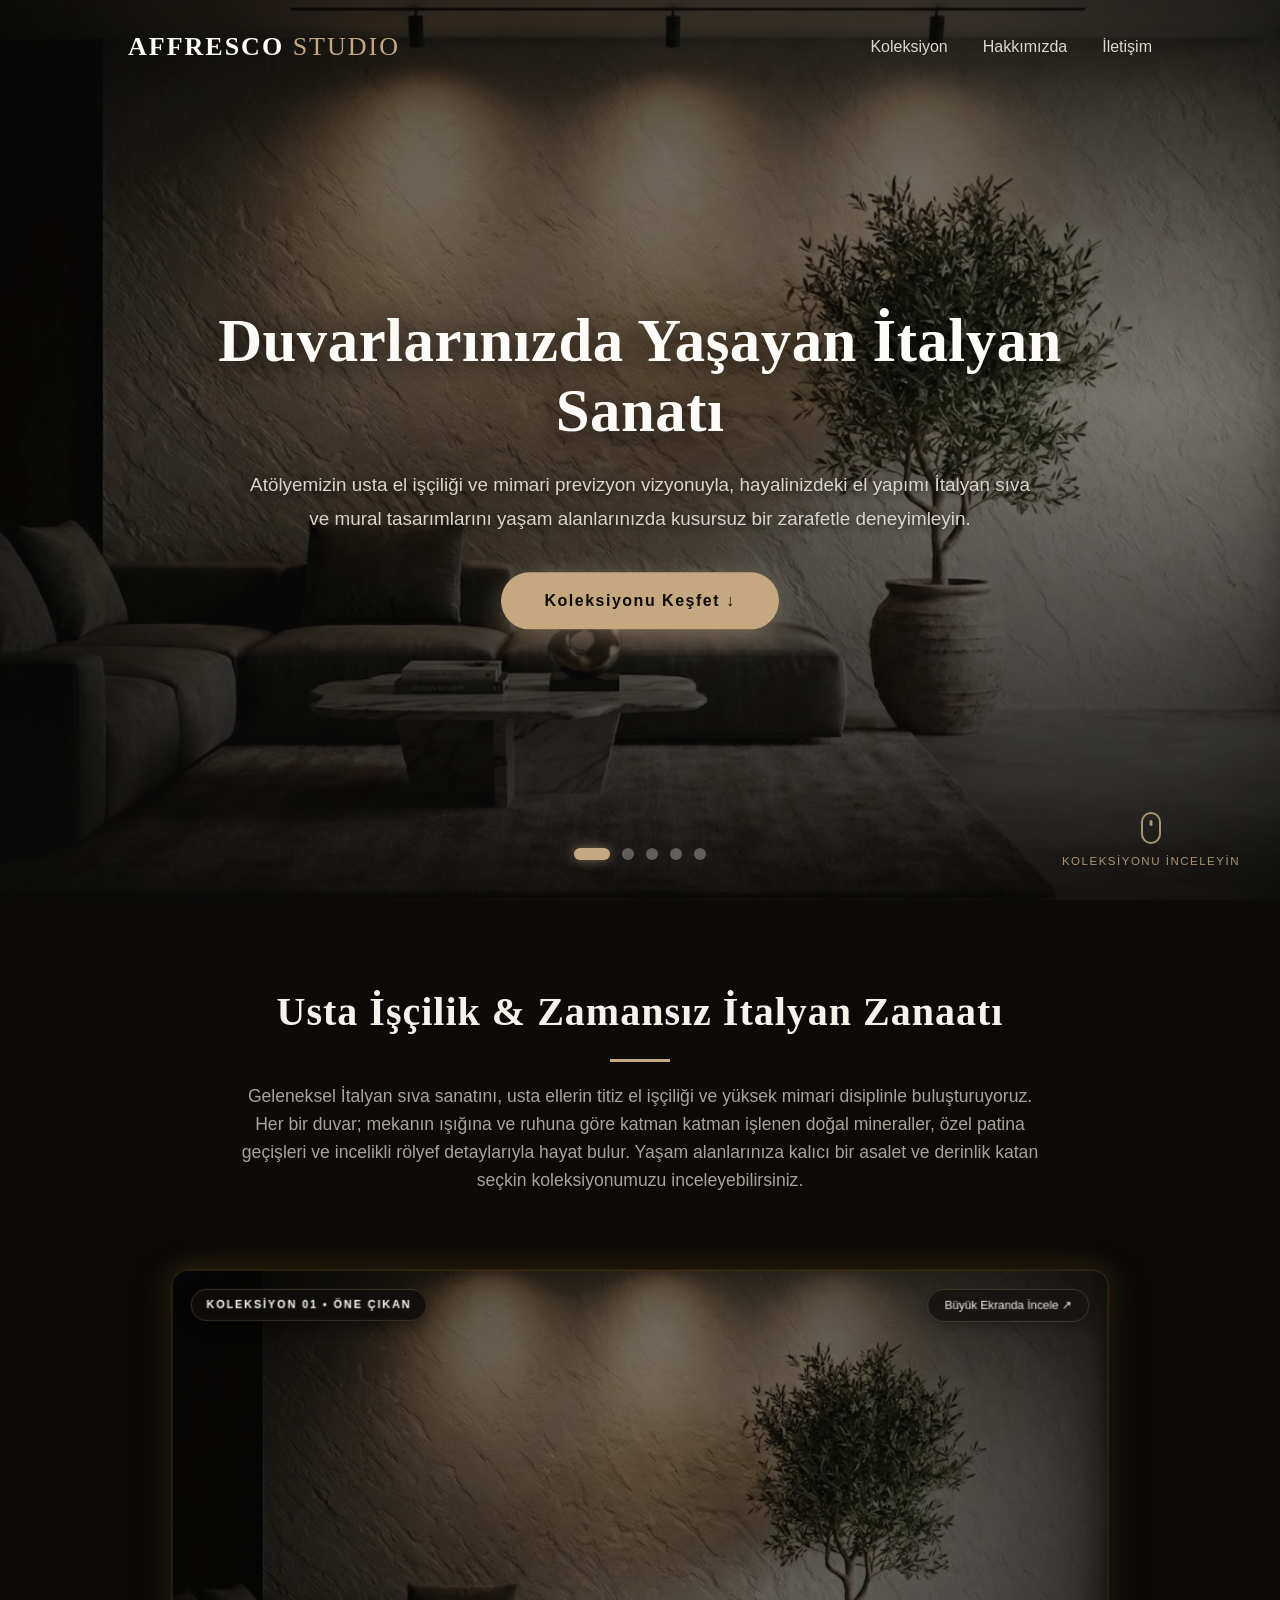
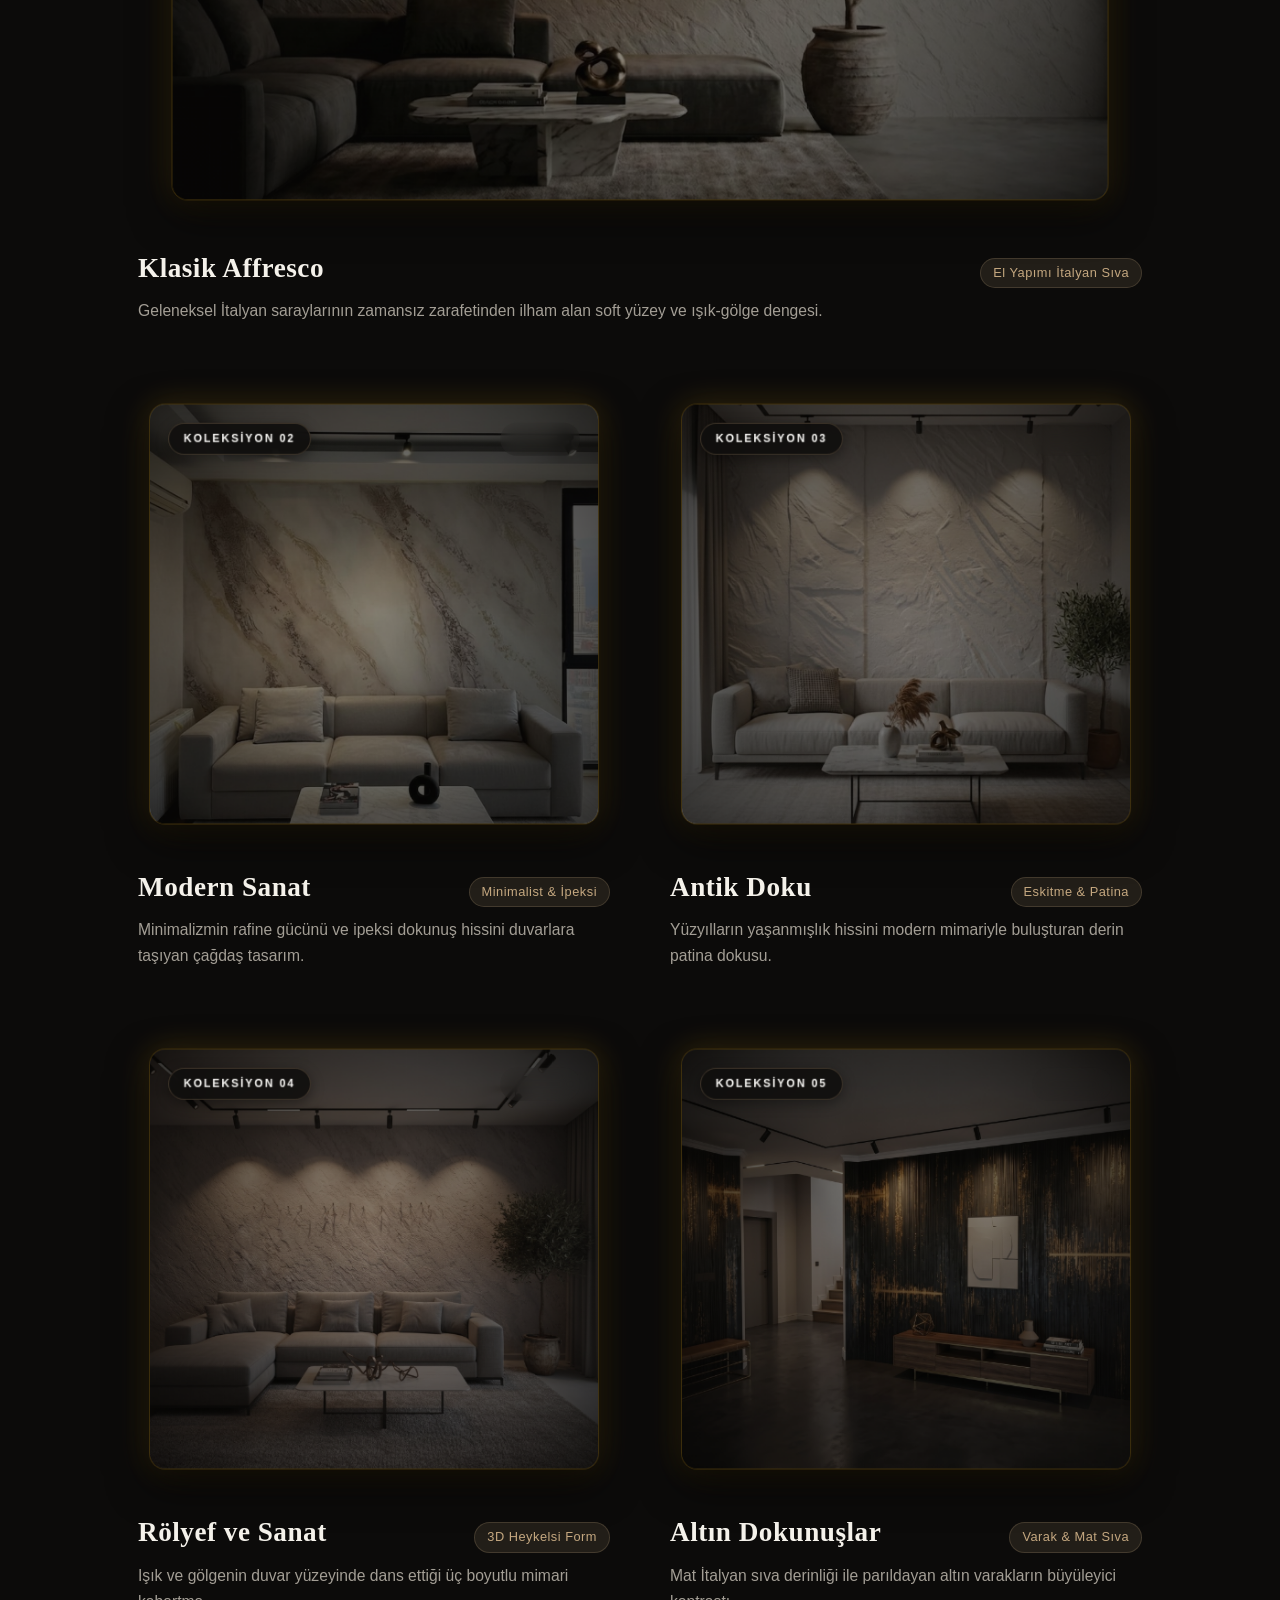
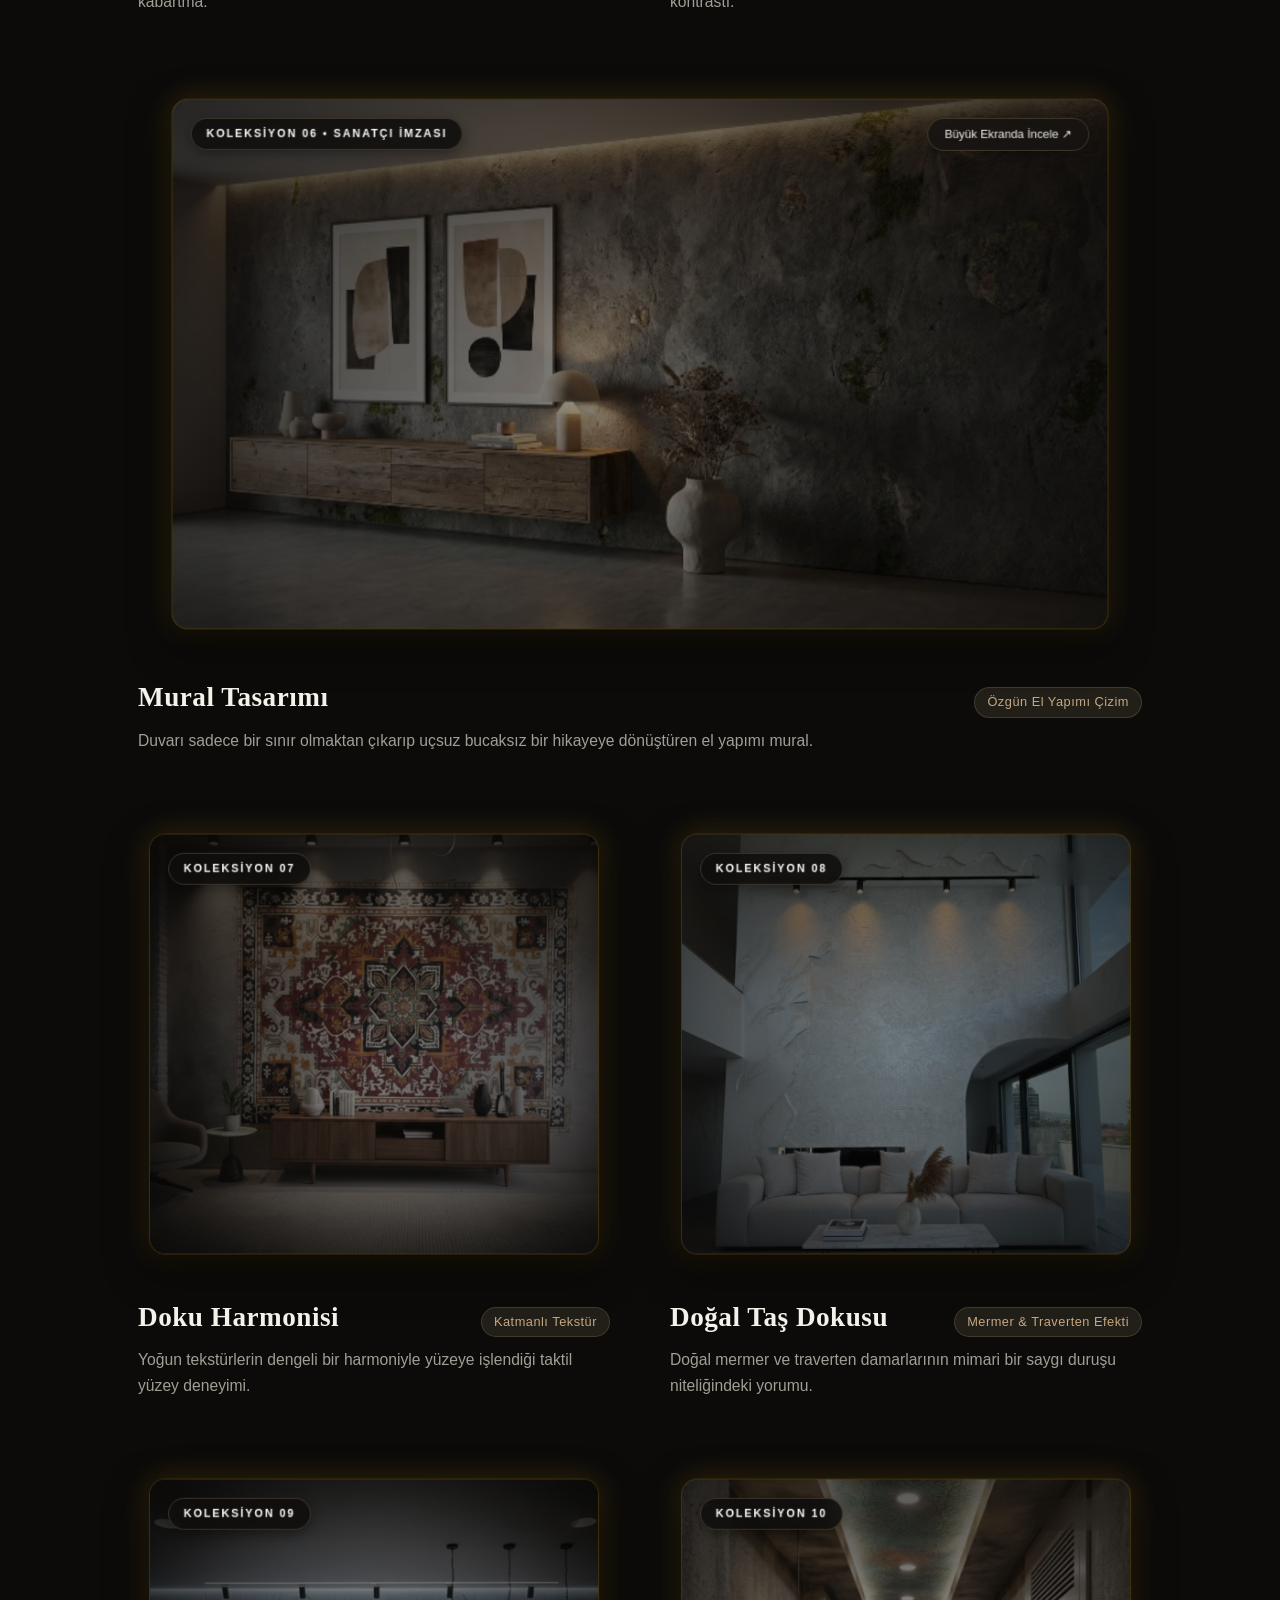
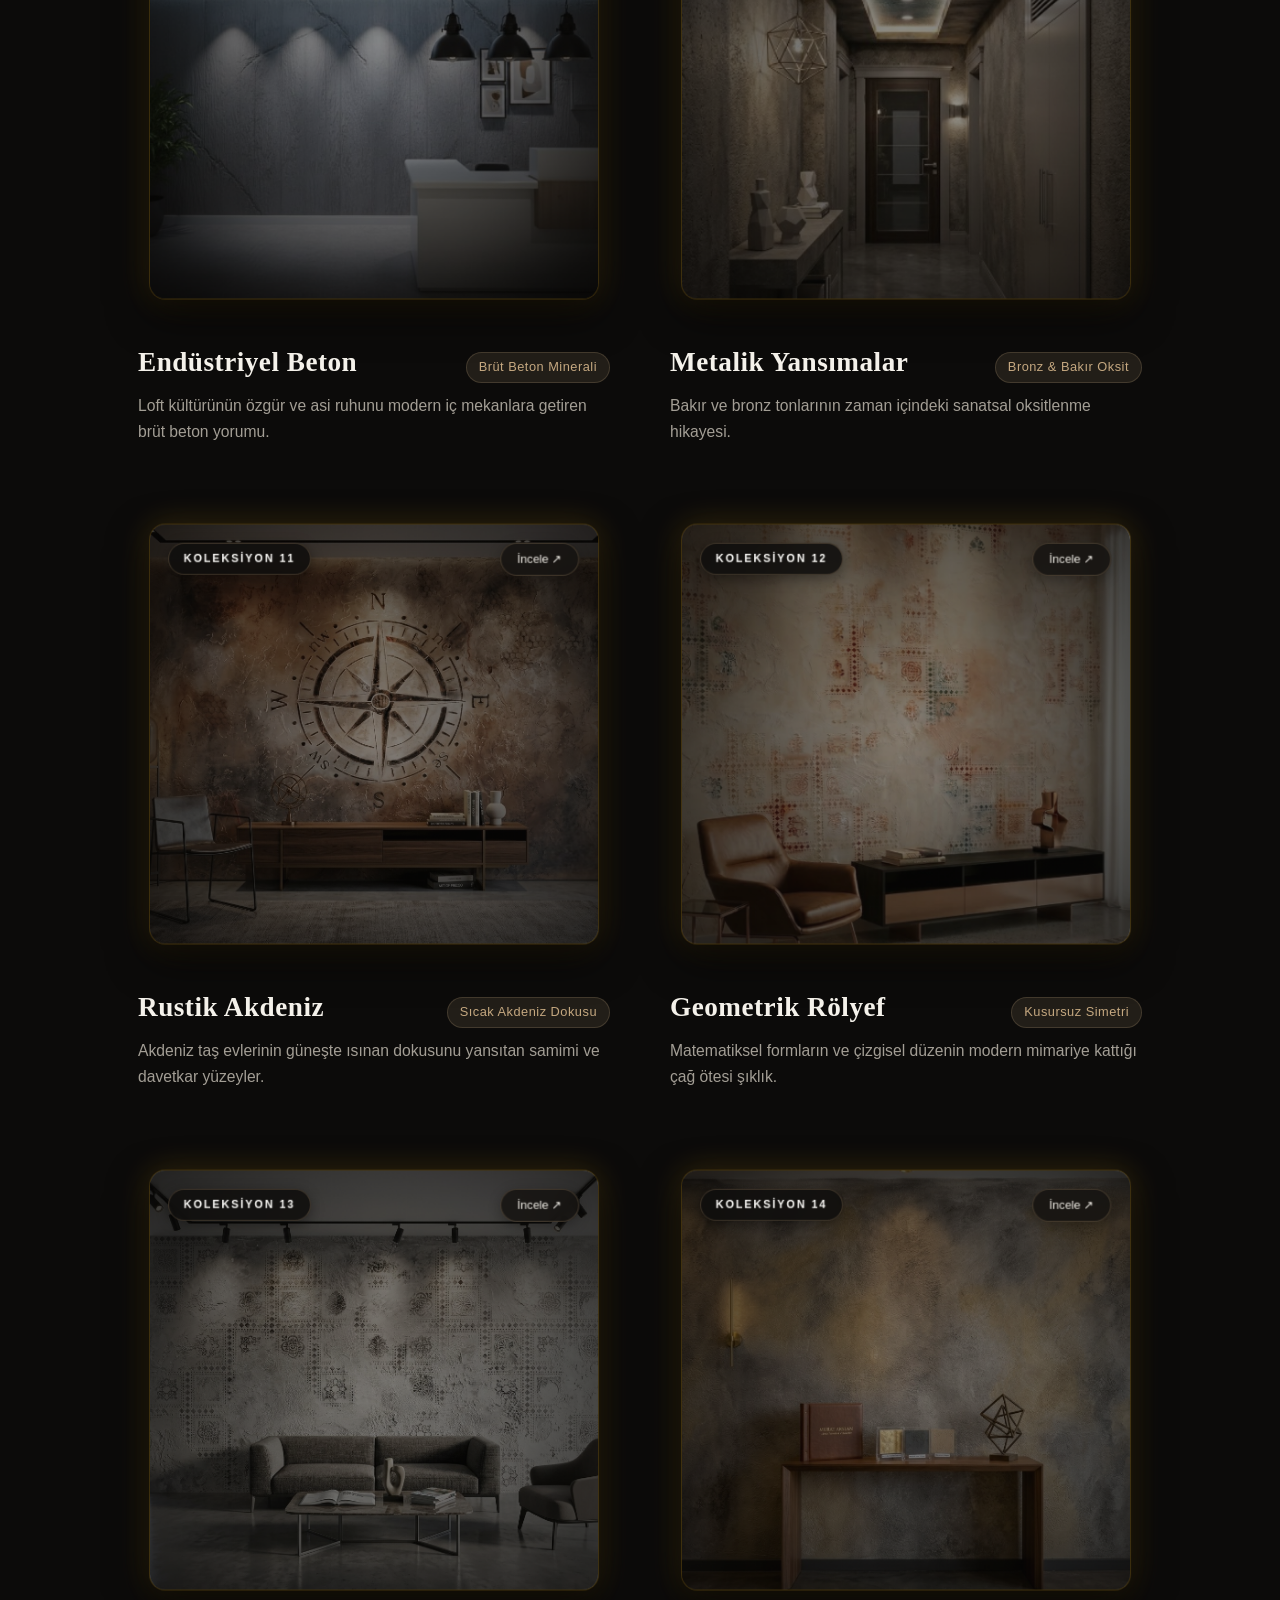
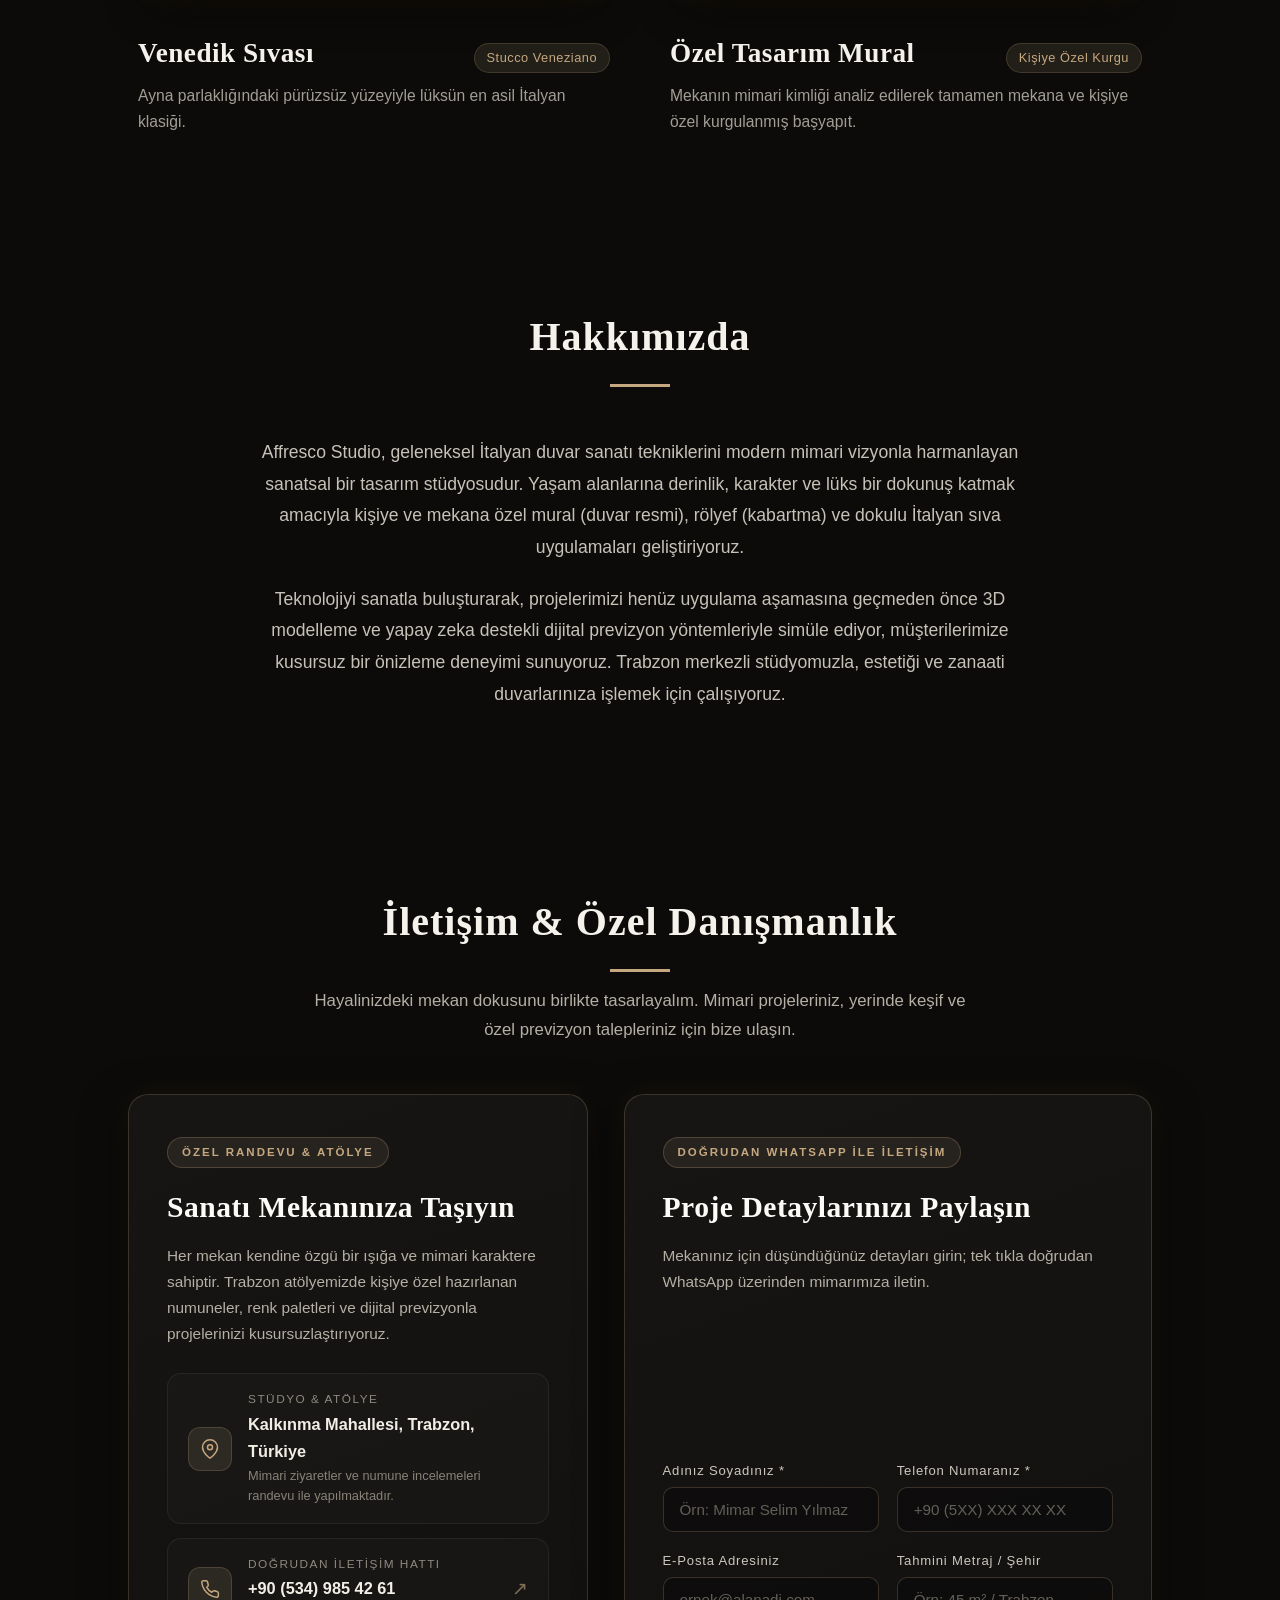
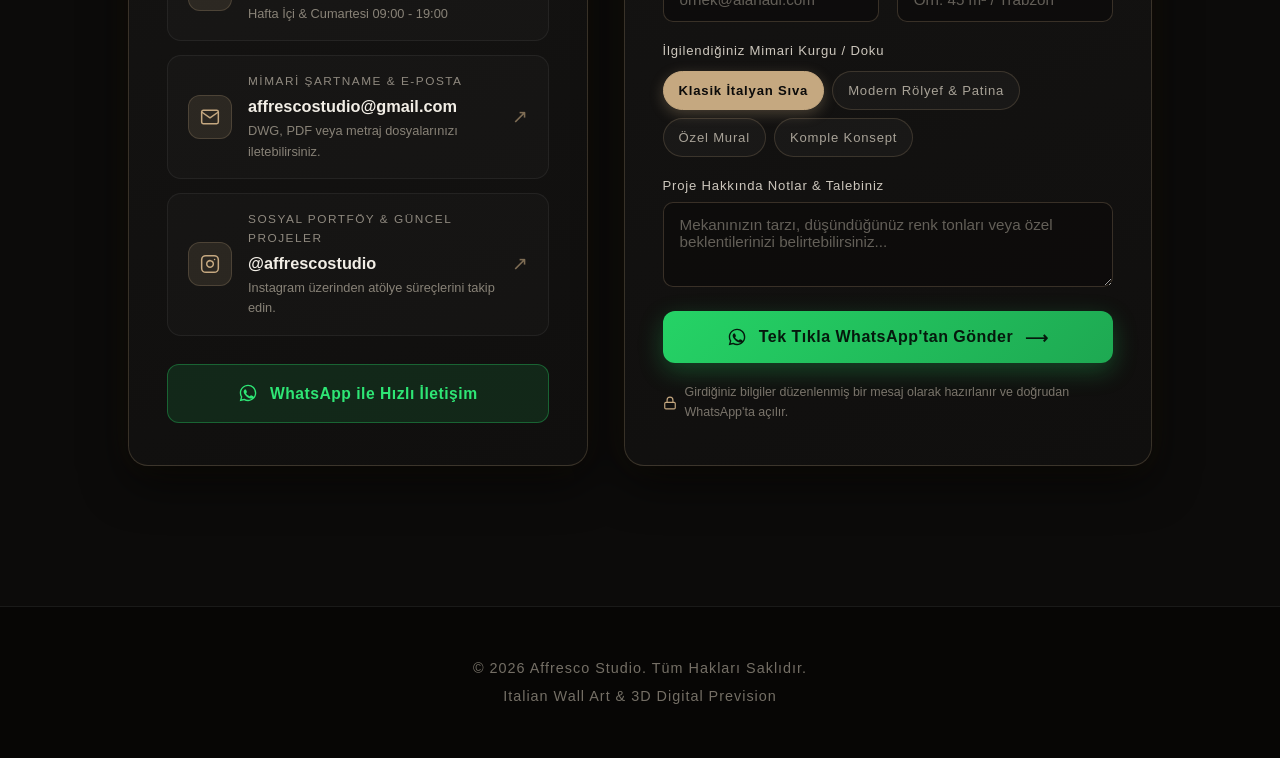
==== commit 1e094657: "Update index.html" ====
--- a/index.html
+++ b/index.html
@@ -602,5 +602,45 @@
 
     <!-- Galeri Popup Scripti -->
     <script src="gallery-modal.js"></script>
+</body><!-- Kartların Gölgeden Belirme (Scroll Reveal) Efekti -->
+    <script>
+        function updateScrollReveal() {
+            const cards = document.querySelectorAll('.showcase-card');
+            const windowHeight = window.innerHeight;
+            const viewportCenter = windowHeight / 2;
+
+            cards.forEach(card => {
+                const wrap = card.querySelector('.showcase-media-wrap');
+                if (!wrap) return;
+
+                const rect = card.getBoundingClientRect();
+                const cardCenter = rect.top + rect.height / 2;
+                const distanceToCenter = Math.abs(viewportCenter - cardCenter);
+                const maxDistance = windowHeight * 0.7;
+
+                // Kart ekran merkezine geldikçe sis azalır (0 olur), uzaklaştıkça kararır (0.85 olur)
+                let fog = distanceToCenter / maxDistance;
+                fog = Math.max(0, Math.min(0.85, fog));
+
+                // Kart merkezdeyken tam boyutuna (scale: 1.0) yaklaşır
+                let scale = 1.0 - (fog * 0.10);
+
+                wrap.style.setProperty('--dark-fog', fog.toFixed(2));
+                wrap.style.transform = `scale(${scale.toFixed(3)})`;
+
+                // Merkeze çok yakınsa odak ışıltısı ver
+                if (fog < 0.25) {
+                    card.classList.add('is-focused');
+                } else {
+                    card.classList.remove('is-focused');
+                }
+            });
+        }
+
+        window.addEventListener('scroll', updateScrollReveal, { passive: true });
+        window.addEventListener('resize', updateScrollReveal);
+        document.addEventListener('DOMContentLoaded', updateScrollReveal);
+        setTimeout(updateScrollReveal, 300);
+    </script>
 </body>
 </html>
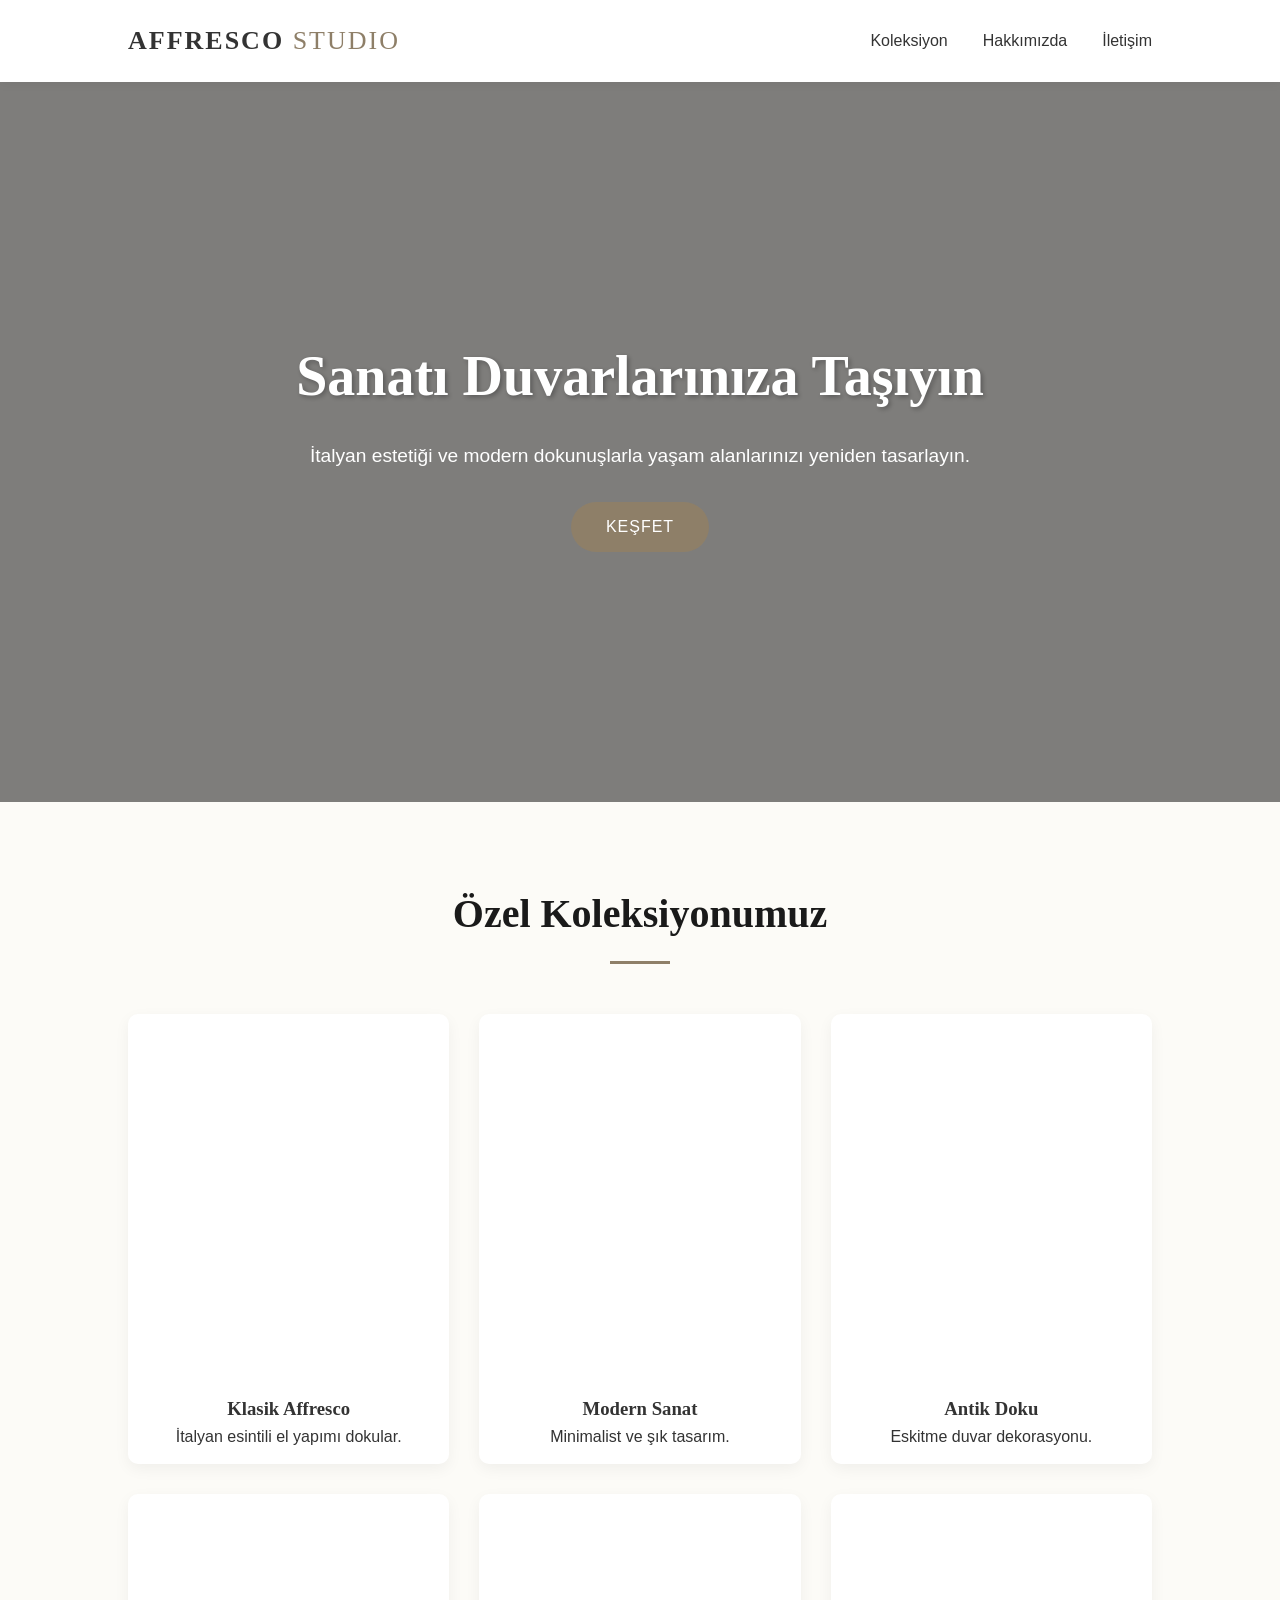
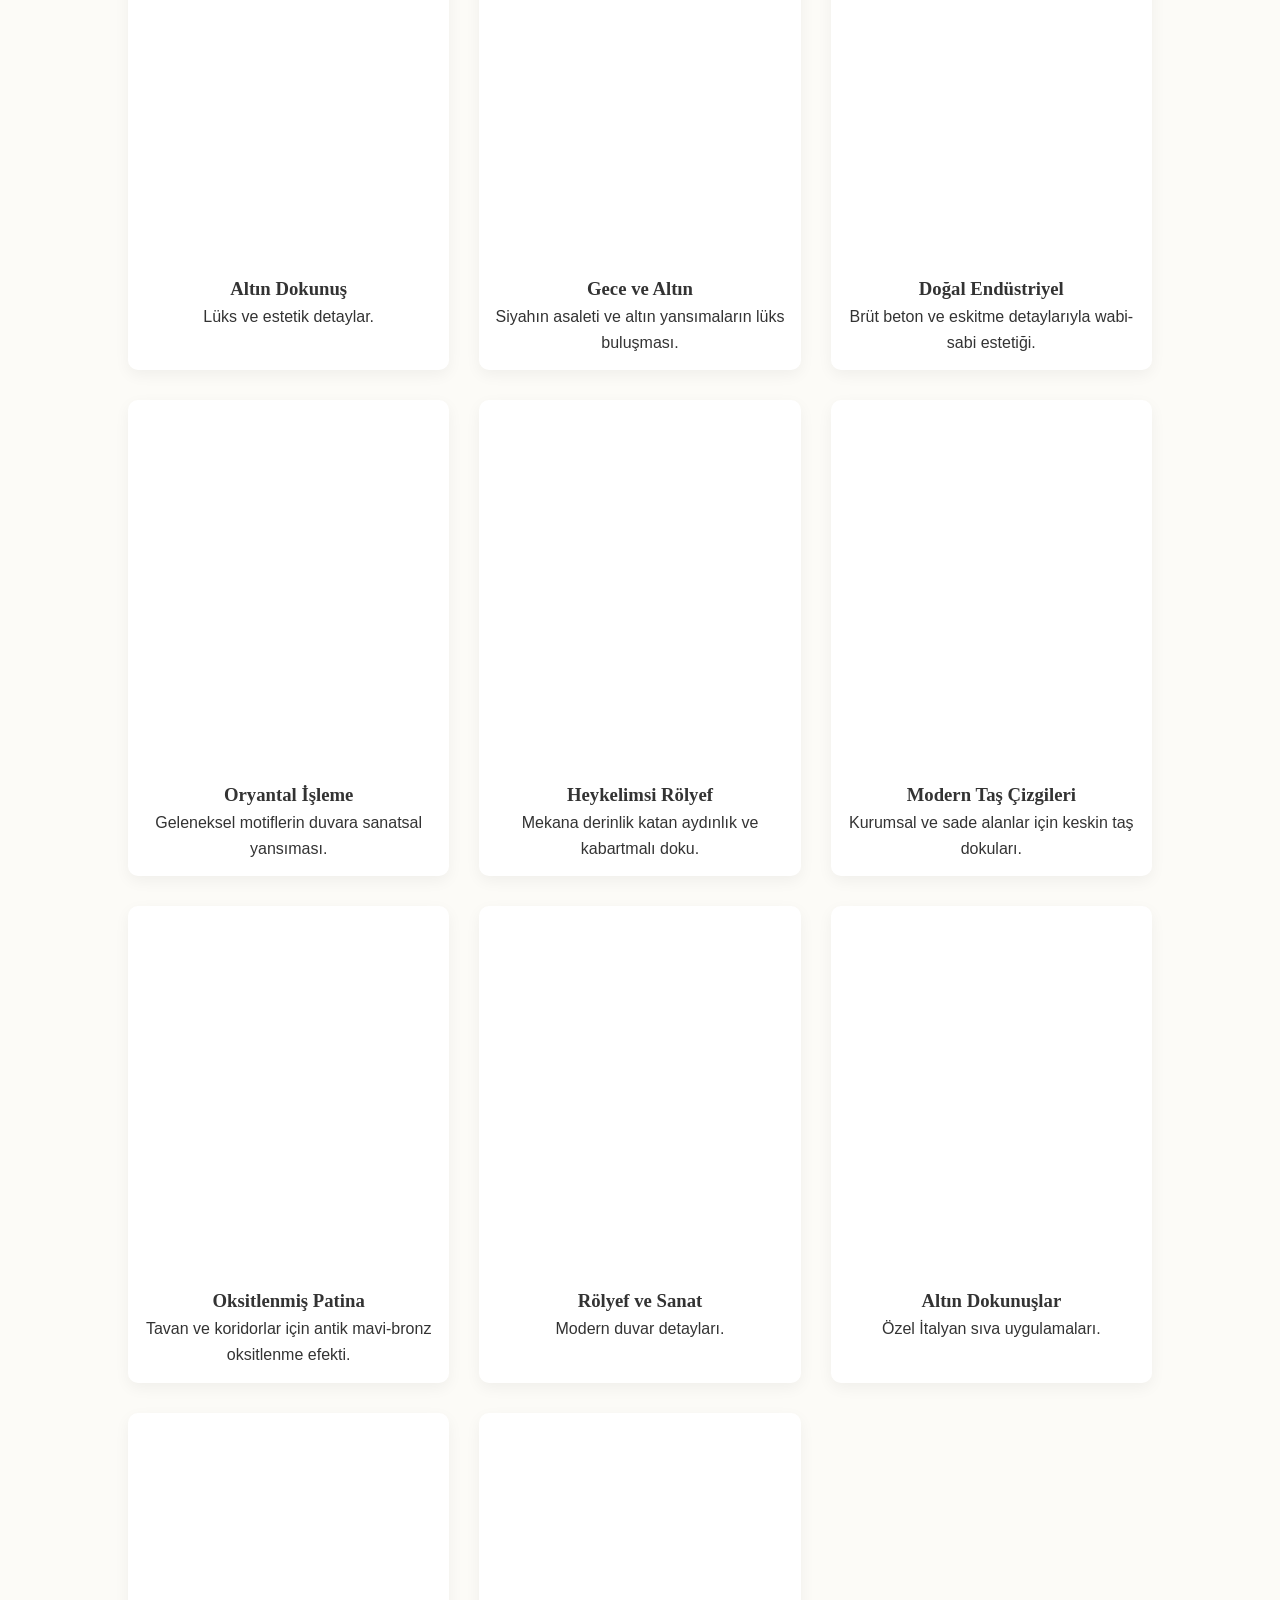
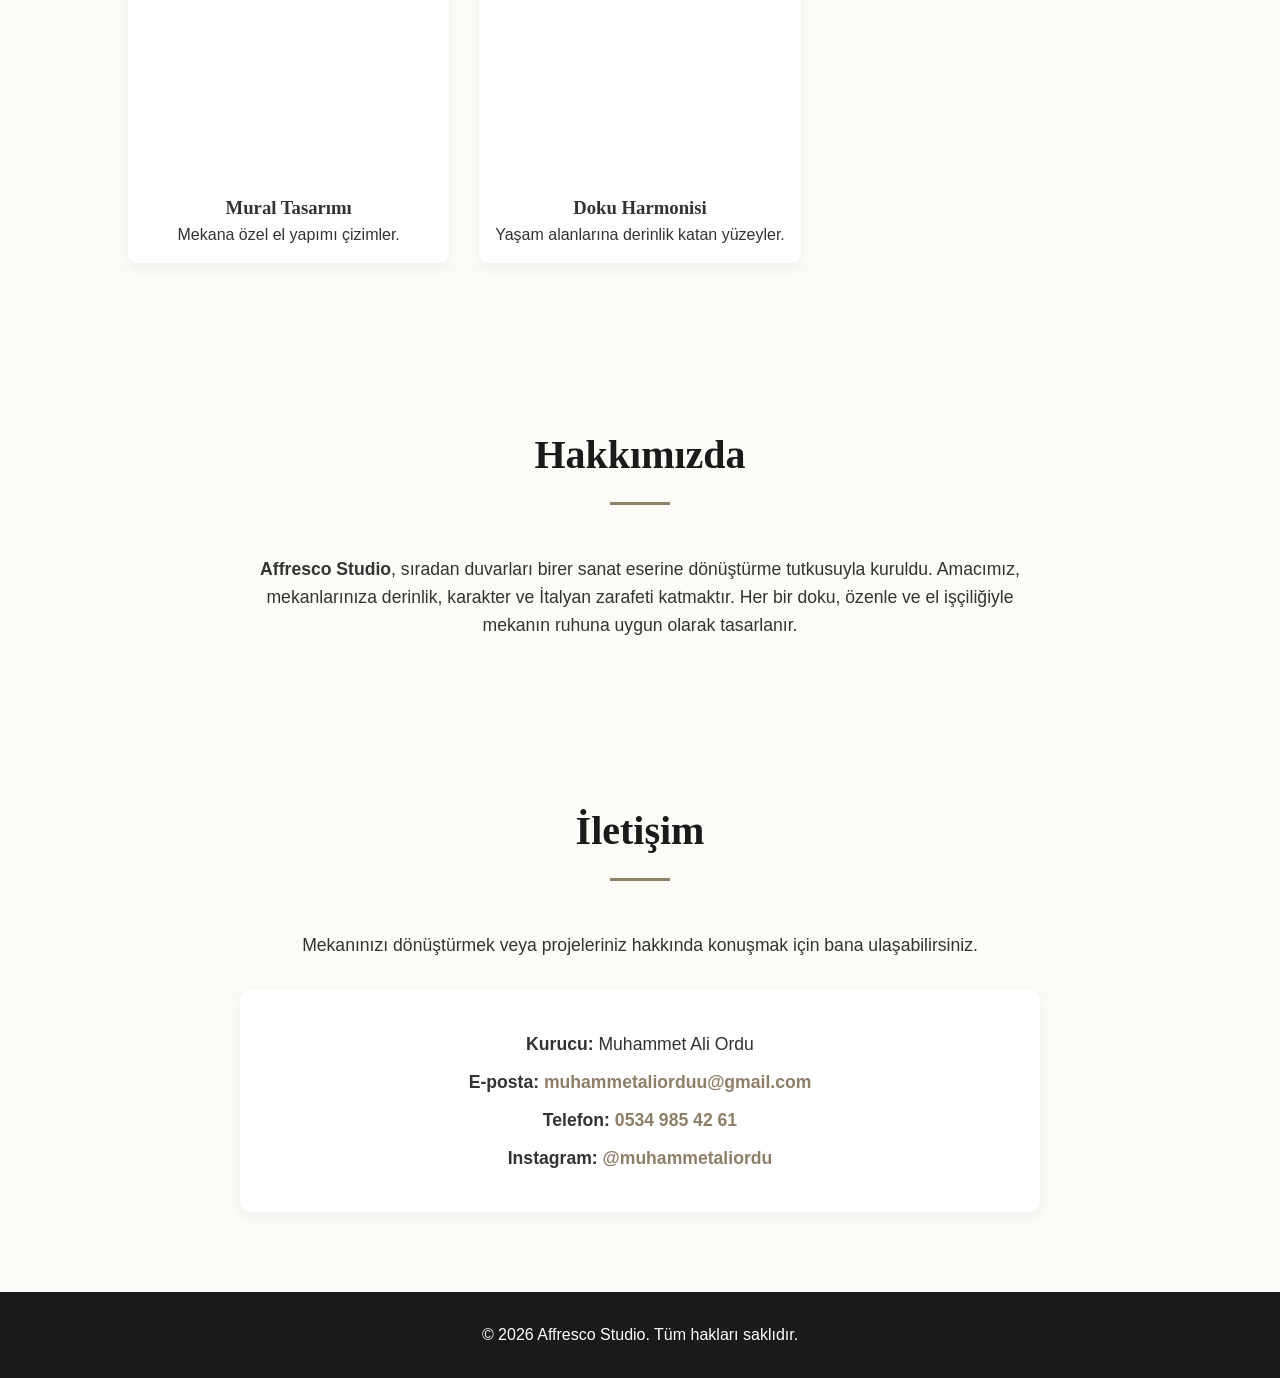
==== commit 99b4dbad: "Add files via upload" ====
--- a/index.html
+++ b/index.html
@@ -1,19 +1,15 @@
 <!DOCTYPE html>
 <html lang="tr">
 <head>
-    <!-- Google tag (gtag.js) -->
-<script async src="https://www.googletagmanager.com/gtag/js?id=G-PZ9KLM870X"></script>
-<script>
-  window.dataLayer = window.dataLayer || [];
-  function gtag(){dataLayer.push(arguments);}
-  gtag('js', new Date());
-
-  gtag('config', 'G-PZ9KLM870X');
-</script>
     <meta charset="UTF-8">
     <meta name="viewport" content="width=device-width, initial-scale=1.0">
     <title>Affresco Studio | Italian Wall Art</title>
+<meta name="description" content="Affresco Studio | Mekanlarınıza İtalyan zarafeti katın. Özel el yapımı duvar dokuları, rölyef, antik patina ve lüks duvar sanatı uygulamaları.">
+    <meta name="keywords" content="İtalyan boya, dekoratif sıva, duvar sanatı, duvar dokusu, lüks duvar dekorasyonu, rölyef duvar, eskitme duvar, Venedik sıvası, Trabzon İtalyan boya, Affresco Studio, Muhammet Ali Ordu">
+    <meta name="author" content="Muhammet Ali Ordu">
+    <meta name="robots" content="index, follow">
     <link rel="stylesheet" href="style.css">
+    <link href="https://fonts.googleapis.com/css2?family=Playfair+Display:ital,wght@0,400;0,700;1,400&family=Poppins:wght@300;400;600&display=swap" rel="stylesheet">
 </head>
 <body>
 
@@ -26,621 +22,162 @@
         </ul>
     </nav>
 
-    <header class="hero-slider-section" id="hero-slider" aria-label="Affresco Studio Başyapıtları">
-        <div class="hero-slider-container">
-            <div class="hero-slider-track" id="hero-track">
-                <!-- Slayt 1 -->
-                <div class="hero-slide active" style="background-image: url('resimler/duvar1.jpg');">
-                    <div class="hero-slide-overlay"></div>
-                </div>
-                <!-- Slayt 2 -->
-                <div class="hero-slide" style="background-image: url('resimler/duvar6.jpg');">
-                    <div class="hero-slide-overlay"></div>
-                </div>
-                <!-- Slayt 3 -->
-                <div class="hero-slide" style="background-image: url('resimler/duvar4.jpg');">
-                    <div class="hero-slide-overlay"></div>
-                </div>
-                <!-- Slayt 4 -->
-                <div class="hero-slide" style="background-image: url('resimler/duvar10.jpg');">
-                    <div class="hero-slide-overlay"></div>
-                </div>
-                <!-- Slayt 5 -->
-                <div class="hero-slide" style="background-image: url('resimler/duvar12.jpg');">
-                    <div class="hero-slide-overlay"></div>
-                </div>
-            </div>
-
-            <!-- Ortalanmış Dikkat Çekici İçerik -->
-            <div class="hero-content-wrapper">
-                <h1 class="hero-title">Duvarlarınızda Yaşayan İtalyan Sanatı</h1>
-                <p class="hero-description">
-                    Atölyemizin usta el işçiliği ve mimari previzyon vizyonuyla, hayalinizdeki el yapımı İtalyan sıva ve mural tasarımlarını yaşam alanlarınızda kusursuz bir zarafetle deneyimleyin.
-                </p>
-                <div class="hero-cta-box">
-                    <a href="#koleksiyon" class="btn btn-hero">Koleksiyonu Keşfet ↓</a>
-                </div>
-            </div>
-
-            <!-- Kaydırma Oku & İpucu -->
-            <a href="#koleksiyon" class="hero-scroll-indicator" aria-label="Aşağı Kaydır">
-                <span class="scroll-mouse">
-                    <span class="scroll-wheel"></span>
-                </span>
-                <span class="scroll-text">Koleksiyonu İnceleyin</span>
-            </a>
-
-            <!-- Slider Noktaları (Pagination Dots) -->
-            <div class="hero-dots" id="hero-dots">
-                <button class="hero-dot active" data-index="0" aria-label="1. Görsel"></button>
-                <button class="hero-dot" data-index="1" aria-label="2. Görsel"></button>
-                <button class="hero-dot" data-index="2" aria-label="3. Görsel"></button>
-                <button class="hero-dot" data-index="3" aria-label="4. Görsel"></button>
-                <button class="hero-dot" data-index="4" aria-label="5. Görsel"></button>
-            </div>
+    <header class="hero fade-in">
+        <div class="hero-content">
+            <h1>Sanatı Duvarlarınıza Taşıyın</h1>
+            <p>İtalyan estetiği ve modern dokunuşlarla yaşam alanlarınızı yeniden tasarlayın.</p>
+            <a href="#koleksiyon" class="btn">Keşfet</a>
         </div>
     </header>
 
     <section id="koleksiyon" class="gallery section-padding fade-in">
         <div class="section-title">
-            <h2>Usta İşçilik & Zamansız İtalyan Zanaatı</h2>
+            <h2>Özel Koleksiyonumuz</h2>
             <div class="line"></div>
-            <p class="section-subtitle">
-                Geleneksel İtalyan sıva sanatını, usta ellerin titiz el işçiliği ve yüksek mimari disiplinle buluşturuyoruz. Her bir duvar; mekanın ışığına ve ruhuna göre katman katman işlenen doğal mineraller, özel patina geçişleri ve incelikli rölyef detaylarıyla hayat bulur. Yaşam alanlarınıza kalıcı bir asalet ve derinlik katan seçkin koleksiyonumuzu inceleyebilirsiniz.
-            </p>
+        </div>
+        <div class="grid">
+            <div class="card" onclick="window.location.href='detay.html?id=1'">
+                <div class="card-img" style="background-image: url('resimler/duvar1.jpg');">
+                    <div class="texture-popup" style="background-image: url('resimler/texture1.jpg');"></div>
+                </div>
+                <h3>Klasik Affresco</h3>
+                <p>İtalyan esintili el yapımı dokular.</p>
+            </div>
+
+            <div class="card" onclick="window.location.href='detay.html?id=2'">
+                <div class="card-img" style="background-image: url('resimler/duvar2.jpg');">
+                    <div class="texture-popup" style="background-image: url('resimler/texture2.jpg');"></div>
+                </div>
+                <h3>Modern Sanat</h3>
+                <p>Minimalist ve şık tasarım.</p>
+            </div>
+
+            <div class="card" onclick="window.location.href='detay.html?id=3'">
+                <div class="card-img" style="background-image: url('resimler/duvar3.jpg');">
+                    <div class="texture-popup" style="background-image: url('resimler/texture3.jpg');"></div>
+                </div>
+                <h3>Antik Doku</h3>
+                <p>Eskitme duvar dekorasyonu.</p>
+            </div>
+
+            <div class="card" onclick="window.location.href='detay.html?id=4'">
+                <div class="card-img" style="background-image: url('resimler/duvar4.jpg');">
+                    <div class="texture-popup" style="background-image: url('resimler/texture4.jpg');"></div>
+                </div>
+                <h3>Altın Dokunuş</h3>
+                <p>Lüks ve estetik detaylar.</p>
+            </div>
+            
+            <div class="card" onclick="window.location.href='detay.html?id=5'">
+                <div class="card-img" style="background-image: url('resimler/duvar5.jpg');">
+                    <div class="texture-popup" style="background-image: url('resimler/texture5.jpg');"></div>
+                </div>
+                <h3>Gece ve Altın</h3>
+                <p>Siyahın asaleti ve altın yansımaların lüks buluşması.</p>
+            </div>
+
+            <div class="card" onclick="window.location.href='detay.html?id=6'">
+                <div class="card-img" style="background-image: url('resimler/duvar6.jpg');">
+                    <div class="texture-popup" style="background-image: url('resimler/texture6.jpg');"></div>
+                </div>
+                <h3>Doğal Endüstriyel</h3>
+                <p>Brüt beton ve eskitme detaylarıyla wabi-sabi estetiği.</p>
+            </div>
+
+            <div class="card" onclick="window.location.href='detay.html?id=7'">
+                <div class="card-img" style="background-image: url('resimler/duvar7.jpg');">
+                    <div class="texture-popup" style="background-image: url('resimler/texture7.jpg');"></div>
+                </div>
+                <h3>Oryantal İşleme</h3>
+                <p>Geleneksel motiflerin duvara sanatsal yansıması.</p>
+            </div>
+
+            <div class="card" onclick="window.location.href='detay.html?id=8'">
+                <div class="card-img" style="background-image: url('resimler/duvar8.jpg');">
+                    <div class="texture-popup" style="background-image: url('resimler/texture8.jpg');"></div>
+                </div>
+                <h3>Heykelimsi Rölyef</h3>
+                <p>Mekana derinlik katan aydınlık ve kabartmalı doku.</p>
+            </div>
+
+            <div class="card" onclick="window.location.href='detay.html?id=9'">
+                <div class="card-img" style="background-image: url('resimler/duvar9.jpg');">
+                    <div class="texture-popup" style="background-image: url('resimler/texture9.jpg');"></div>
+                </div>
+                <h3>Modern Taş Çizgileri</h3>
+                <p>Kurumsal ve sade alanlar için keskin taş dokuları.</p>
+            </div>
+
+            <div class="card" onclick="window.location.href='detay.html?id=10'">
+                <div class="card-img" style="background-image: url('resimler/duvar10.jpg');">
+                    <div class="texture-popup" style="background-image: url('resimler/texture10.jpg');"></div>
+                </div>
+                <h3>Oksitlenmiş Patina</h3>
+                <p>Tavan ve koridorlar için antik mavi-bronz oksitlenme efekti.</p>
+            </div>
+            <div class="card" onclick="window.location.href='detay.html?id=4'">
+            <div class="card-img" style="background-image: url('resimler/duvar4.jpg');">
+                <div class="texture-popup" style="background-image: url('resimler/texture4.jpg');"></div>
+            </div>
+            <h3>Rölyef ve Sanat</h3>
+            <p>Modern duvar detayları.</p>
         </div>
 
-        <div class="showcase-grid">
-            <!-- 01: Klasik Affresco (Geniş Başyapıt Vitrini) -->
-            <div class="showcase-card showcase-featured" onclick="openProjectModal('1')" data-project-id="1">
-                <div class="showcase-media-wrap">
-                    <div class="showcase-img" style="background-image: url('resimler/duvar1.jpg');">
-                        <div class="texture-popup" style="background-image: url('resimler/texture1.jpg');"></div>
-                    </div>
-                    <div class="showcase-badge-pill">KOLEKSİYON 01 • ÖNE ÇIKAN</div>
-                    <div class="showcase-action-pill">Büyük Ekranda İncele ↗</div>
-                </div>
-                <div class="showcase-meta">
-                    <div class="showcase-title-row">
-                        <h3>Klasik Affresco</h3>
-                        <span class="showcase-tech-tag">El Yapımı İtalyan Sıva</span>
-                    </div>
-                    <p>Geleneksel İtalyan saraylarının zamansız zarafetinden ilham alan soft yüzey ve ışık-gölge dengesi.</p>
-                </div>
+        <div class="card" onclick="window.location.href='detay.html?id=5'">
+            <div class="card-img" style="background-image: url('resimler/duvar5.jpg');">
+                <div class="texture-popup" style="background-image: url('resimler/texture5.jpg');"></div>
             </div>
+            <h3>Altın Dokunuşlar</h3>
+            <p>Özel İtalyan sıva uygulamaları.</p>
+        </div>
 
-            <!-- 02: Modern Sanat -->
-            <div class="showcase-card" onclick="openProjectModal('2')" data-project-id="2">
-                <div class="showcase-media-wrap">
-                    <div class="showcase-img" style="background-image: url('resimler/duvar2.jpg');">
-                        <div class="texture-popup" style="background-image: url('resimler/texture2.jpg');"></div>
-                    </div>
-                    <div class="showcase-badge-pill">KOLEKSİYON 02</div>
-                    <div class="showcase-action-pill">İncele ↗</div>
-                </div>
-                <div class="showcase-meta">
-                    <div class="showcase-title-row">
-                        <h3>Modern Sanat</h3>
-                        <span class="showcase-tech-tag">Minimalist & İpeksi</span>
-                    </div>
-                    <p>Minimalizmin rafine gücünü ve ipeksi dokunuş hissini duvarlara taşıyan çağdaş tasarım.</p>
-                </div>
+        <div class="card" onclick="window.location.href='detay.html?id=6'">
+            <div class="card-img" style="background-image: url('resimler/duvar6.jpg');">
+                <div class="texture-popup" style="background-image: url('resimler/texture6.jpg');"></div>
             </div>
+            <h3>Mural Tasarımı</h3>
+            <p>Mekana özel el yapımı çizimler.</p>
+        </div>
 
-            <!-- 03: Antik Doku -->
-            <div class="showcase-card" onclick="openProjectModal('3')" data-project-id="3">
-                <div class="showcase-media-wrap">
-                    <div class="showcase-img" style="background-image: url('resimler/duvar3.jpg');">
-                        <div class="texture-popup" style="background-image: url('resimler/texture3.jpg');"></div>
-                    </div>
-                    <div class="showcase-badge-pill">KOLEKSİYON 03</div>
-                    <div class="showcase-action-pill">İncele ↗</div>
-                </div>
-                <div class="showcase-meta">
-                    <div class="showcase-title-row">
-                        <h3>Antik Doku</h3>
-                        <span class="showcase-tech-tag">Eskitme & Patina</span>
-                    </div>
-                    <p>Yüzyılların yaşanmışlık hissini modern mimariyle buluşturan derin patina dokusu.</p>
-                </div>
+        <div class="card" onclick="window.location.href='detay.html?id=7'">
+            <div class="card-img" style="background-image: url('resimler/duvar7.jpg');">
+                <div class="texture-popup" style="background-image: url('resimler/texture7.jpg');"></div>
             </div>
-
-            <!-- 04: Rölyef ve Sanat -->
-            <div class="showcase-card" onclick="openProjectModal('4')" data-project-id="4">
-                <div class="showcase-media-wrap">
-                    <div class="showcase-img" style="background-image: url('resimler/duvar4.jpg');">
-                        <div class="texture-popup" style="background-image: url('resimler/texture4.jpg');"></div>
-                    </div>
-                    <div class="showcase-badge-pill">KOLEKSİYON 04</div>
-                    <div class="showcase-action-pill">İncele ↗</div>
-                </div>
-                <div class="showcase-meta">
-                    <div class="showcase-title-row">
-                        <h3>Rölyef ve Sanat</h3>
-                        <span class="showcase-tech-tag">3D Heykelsi Form</span>
-                    </div>
-                    <p>Işık ve gölgenin duvar yüzeyinde dans ettiği üç boyutlu mimari kabartma.</p>
-                </div>
-            </div>
-
-            <!-- 05: Altın Dokunuşlar -->
-            <div class="showcase-card" onclick="openProjectModal('5')" data-project-id="5">
-                <div class="showcase-media-wrap">
-                    <div class="showcase-img" style="background-image: url('resimler/duvar5.jpg');">
-                        <div class="texture-popup" style="background-image: url('resimler/texture5.jpg');"></div>
-                    </div>
-                    <div class="showcase-badge-pill">KOLEKSİYON 05</div>
-                    <div class="showcase-action-pill">İncele ↗</div>
-                </div>
-                <div class="showcase-meta">
-                    <div class="showcase-title-row">
-                        <h3>Altın Dokunuşlar</h3>
-                        <span class="showcase-tech-tag">Varak & Mat Sıva</span>
-                    </div>
-                    <p>Mat İtalyan sıva derinliği ile parıldayan altın varakların büyüleyici kontrastı.</p>
-                </div>
-            </div>
-
-            <!-- 06: Mural Tasarımı (Geniş Başyapıt Vitrini) -->
-            <div class="showcase-card showcase-featured" onclick="openProjectModal('6')" data-project-id="6">
-                <div class="showcase-media-wrap">
-                    <div class="showcase-img" style="background-image: url('resimler/duvar6.jpg');">
-                        <div class="texture-popup" style="background-image: url('resimler/texture6.jpg');"></div>
-                    </div>
-                    <div class="showcase-badge-pill">KOLEKSİYON 06 • SANATÇI İMZASI</div>
-                    <div class="showcase-action-pill">Büyük Ekranda İncele ↗</div>
-                </div>
-                <div class="showcase-meta">
-                    <div class="showcase-title-row">
-                        <h3>Mural Tasarımı</h3>
-                        <span class="showcase-tech-tag">Özgün El Yapımı Çizim</span>
-                    </div>
-                    <p>Duvarı sadece bir sınır olmaktan çıkarıp uçsuz bucaksız bir hikayeye dönüştüren el yapımı mural.</p>
-                </div>
-            </div>
-
-            <!-- 07: Doku Harmonisi -->
-            <div class="showcase-card" onclick="openProjectModal('7')" data-project-id="7">
-                <div class="showcase-media-wrap">
-                    <div class="showcase-img" style="background-image: url('resimler/duvar7.jpg');">
-                        <div class="texture-popup" style="background-image: url('resimler/texture7.jpg');"></div>
-                    </div>
-                    <div class="showcase-badge-pill">KOLEKSİYON 07</div>
-                    <div class="showcase-action-pill">İncele ↗</div>
-                </div>
-                <div class="showcase-meta">
-                    <div class="showcase-title-row">
-                        <h3>Doku Harmonisi</h3>
-                        <span class="showcase-tech-tag">Katmanlı Tekstür</span>
-                    </div>
-                    <p>Yoğun tekstürlerin dengeli bir harmoniyle yüzeye işlendiği taktil yüzey deneyimi.</p>
-                </div>
-            </div>
-
-            <!-- 08: Doğal Taş Dokusu -->
-            <div class="showcase-card" onclick="openProjectModal('8')" data-project-id="8">
-                <div class="showcase-media-wrap">
-                    <div class="showcase-img" style="background-image: url('resimler/duvar8.jpg');">
-                        <div class="texture-popup" style="background-image: url('resimler/texture8.jpg');"></div>
-                    </div>
-                    <div class="showcase-badge-pill">KOLEKSİYON 08</div>
-                    <div class="showcase-action-pill">İncele ↗</div>
-                </div>
-                <div class="showcase-meta">
-                    <div class="showcase-title-row">
-                        <h3>Doğal Taş Dokusu</h3>
-                        <span class="showcase-tech-tag">Mermer & Traverten Efekti</span>
-                    </div>
-                    <p>Doğal mermer ve traverten damarlarının mimari bir saygı duruşu niteliğindeki yorumu.</p>
-                </div>
-            </div>
-
-            <!-- 09: Endüstriyel Beton -->
-            <div class="showcase-card" onclick="openProjectModal('9')" data-project-id="9">
-                <div class="showcase-media-wrap">
-                    <div class="showcase-img" style="background-image: url('resimler/duvar9.jpg');">
-                        <div class="texture-popup" style="background-image: url('resimler/texture9.jpg');"></div>
-                    </div>
-                    <div class="showcase-badge-pill">KOLEKSİYON 09</div>
-                    <div class="showcase-action-pill">İncele ↗</div>
-                </div>
-                <div class="showcase-meta">
-                    <div class="showcase-title-row">
-                        <h3>Endüstriyel Beton</h3>
-                        <span class="showcase-tech-tag">Brüt Beton Minerali</span>
-                    </div>
-                    <p>Loft kültürünün özgür ve asi ruhunu modern iç mekanlara getiren brüt beton yorumu.</p>
-                </div>
-            </div>
-
-            <!-- 10: Metalik Yansımalar -->
-            <div class="showcase-card" onclick="openProjectModal('10')" data-project-id="10">
-                <div class="showcase-media-wrap">
-                    <div class="showcase-img" style="background-image: url('resimler/duvar10.jpg');">
-                        <div class="texture-popup" style="background-image: url('resimler/texture10.jpg');"></div>
-                    </div>
-                    <div class="showcase-badge-pill">KOLEKSİYON 10</div>
-                    <div class="showcase-action-pill">İncele ↗</div>
-                </div>
-                <div class="showcase-meta">
-                    <div class="showcase-title-row">
-                        <h3>Metalik Yansımalar</h3>
-                        <span class="showcase-tech-tag">Bronz & Bakır Oksit</span>
-                    </div>
-                    <p>Bakır ve bronz tonlarının zaman içindeki sanatsal oksitlenme hikayesi.</p>
-                </div>
-            </div>
-
-            <!-- 11: Rustik Akdeniz -->
-            <div class="showcase-card" onclick="openProjectModal('11')" data-project-id="11">
-                <div class="showcase-media-wrap">
-                    <div class="showcase-img" style="background-image: url('resimler/duvar11.jpg');">
-                        <div class="texture-popup" style="background-image: url('resimler/texture11.jpg');"></div>
-                    </div>
-                    <div class="showcase-badge-pill">KOLEKSİYON 11</div>
-                    <div class="showcase-action-pill">İncele ↗</div>
-                </div>
-                <div class="showcase-meta">
-                    <div class="showcase-title-row">
-                        <h3>Rustik Akdeniz</h3>
-                        <span class="showcase-tech-tag">Sıcak Akdeniz Dokusu</span>
-                    </div>
-                    <p>Akdeniz taş evlerinin güneşte ısınan dokusunu yansıtan samimi ve davetkar yüzeyler.</p>
-                </div>
-            </div>
-
-            <!-- 12: Geometrik Rölyef -->
-            <div class="showcase-card" onclick="openProjectModal('12')" data-project-id="12">
-                <div class="showcase-media-wrap">
-                    <div class="showcase-img" style="background-image: url('resimler/duvar12.jpg');">
-                        <div class="texture-popup" style="background-image: url('resimler/texture12.jpg');"></div>
-                    </div>
-                    <div class="showcase-badge-pill">KOLEKSİYON 12</div>
-                    <div class="showcase-action-pill">İncele ↗</div>
-                </div>
-                <div class="showcase-meta">
-                    <div class="showcase-title-row">
-                        <h3>Geometrik Rölyef</h3>
-                        <span class="showcase-tech-tag">Kusursuz Simetri</span>
-                    </div>
-                    <p>Matematiksel formların ve çizgisel düzenin modern mimariye kattığı çağ ötesi şıklık.</p>
-                </div>
-            </div>
-
-            <!-- 13: Venedik Sıvası -->
-            <div class="showcase-card" onclick="openProjectModal('13')" data-project-id="13">
-                <div class="showcase-media-wrap">
-                    <div class="showcase-img" style="background-image: url('resimler/duvar13.jpg');">
-                        <div class="texture-popup" style="background-image: url('resimler/texture13.jpg');"></div>
-                    </div>
-                    <div class="showcase-badge-pill">KOLEKSİYON 13</div>
-                    <div class="showcase-action-pill">İncele ↗</div>
-                </div>
-                <div class="showcase-meta">
-                    <div class="showcase-title-row">
-                        <h3>Venedik Sıvası</h3>
-                        <span class="showcase-tech-tag">Stucco Veneziano</span>
-                    </div>
-                    <p>Ayna parlaklığındaki pürüzsüz yüzeyiyle lüksün en asil İtalyan klasiği.</p>
-                </div>
-            </div>
-
-            <!-- 14: Özel Tasarım Mural -->
-            <div class="showcase-card" onclick="openProjectModal('14')" data-project-id="14">
-                <div class="showcase-media-wrap">
-                    <div class="showcase-img" style="background-image: url('resimler/duvar14.jpg');">
-                        <div class="texture-popup" style="background-image: url('resimler/texture14.jpg');"></div>
-                    </div>
-                    <div class="showcase-badge-pill">KOLEKSİYON 14</div>
-                    <div class="showcase-action-pill">İncele ↗</div>
-                </div>
-                <div class="showcase-meta">
-                    <div class="showcase-title-row">
-                        <h3>Özel Tasarım Mural</h3>
-                        <span class="showcase-tech-tag">Kişiye Özel Kurgu</span>
-                    </div>
-                    <p>Mekanın mimari kimliği analiz edilerek tamamen mekana ve kişiye özel kurgulanmış başyapıt.</p>
-                </div>
-            </div>
+            <h3>Doku Harmonisi</h3>
+            <p>Yaşam alanlarına derinlik katan yüzeyler.</p>
+        </div>
         </div>
     </section>
 
-    <section id="hakkimizda" class="about-section section-padding fade-in">
+    <section id="hakkimizda" class="about section-padding fade-in">
         <div class="section-title">
             <h2>Hakkımızda</h2>
             <div class="line"></div>
         </div>
-        <div class="about-container">
-            <div class="about-content">
-                <p>
-                    Affresco Studio, geleneksel İtalyan duvar sanatı tekniklerini modern mimari vizyonla harmanlayan sanatsal bir tasarım stüdyosudur. Yaşam alanlarına derinlik, karakter ve lüks bir dokunuş katmak amacıyla kişiye ve mekana özel mural (duvar resmi), rölyef (kabartma) ve dokulu İtalyan sıva uygulamaları geliştiriyoruz.
-                </p>
-                <p>
-                    Teknolojiyi sanatla buluşturarak, projelerimizi henüz uygulama aşamasına geçmeden önce 3D modelleme ve yapay zeka destekli dijital previzyon yöntemleriyle simüle ediyor, müşterilerimize kusursuz bir önizleme deneyimi sunuyoruz. Trabzon merkezli stüdyomuzla, estetiği ve zanaati duvarlarınıza işlemek için çalışıyoruz.
-                </p>
-            </div>
+        <div class="about-content">
+            <p><strong>Affresco Studio</strong>, sıradan duvarları birer sanat eserine dönüştürme tutkusuyla kuruldu. Amacımız, mekanlarınıza derinlik, karakter ve İtalyan zarafeti katmaktır. Her bir doku, özenle ve el işçiliğiyle mekanın ruhuna uygun olarak tasarlanır.</p>
         </div>
     </section>
 
-    <section id="iletisim" class="contact-section section-padding fade-in">
+    <section id="iletisim" class="contact section-padding fade-in">
         <div class="section-title">
-            <h2>İletişim & Özel Danışmanlık</h2>
+            <h2>İletişim</h2>
             <div class="line"></div>
-            <p class="section-lead">Hayalinizdeki mekan dokusunu birlikte tasarlayalım. Mimari projeleriniz, yerinde keşif ve özel previzyon talepleriniz için bize ulaşın.</p>
         </div>
-
-        <div class="luxury-contact-grid">
-            <!-- Sol Kart: Stüdyo & Özel İletişim Kanalları -->
-            <div class="contact-studio-card">
-                <div>
-                    <div class="contact-card-header">
-                        <span class="studio-badge">ÖZEL RANDEVU & ATÖLYE</span>
-                        <h3>Sanatı Mekanınıza Taşıyın</h3>
-                        <p class="studio-desc">
-                            Her mekan kendine özgü bir ışığa ve mimari karaktere sahiptir. Trabzon atölyemizde kişiye özel hazırlanan numuneler, renk paletleri ve dijital previzyonla projelerinizi kusursuzlaştırıyoruz.
-                        </p>
-                    </div>
-
-                    <div class="contact-channels-list">
-                        <!-- Adres -->
-                        <div class="contact-channel-item">
-                            <div class="channel-icon-box">
-                                <svg viewBox="0 0 24 24" width="20" height="20" fill="none" stroke="currentColor" stroke-width="1.8" stroke-linecap="round" stroke-linejoin="round">
-                                    <path d="M21 10c0 7-9 13-9 13s-9-6-9-13a9 9 0 0 1 18 0z"></path>
-                                    <circle cx="12" cy="10" r="3"></circle>
-                                </svg>
-                            </div>
-                            <div class="channel-content">
-                                <span class="channel-label">Stüdyo & Atölye</span>
-                                <span class="channel-value">Kalkınma Mahallesi, Trabzon, Türkiye</span>
-                                <span class="channel-sub">Mimari ziyaretler ve numune incelemeleri randevu ile yapılmaktadır.</span>
-                            </div>
-                        </div>
-
-                        <!-- Telefon -->
-                        <a href="tel:+905349854261" class="contact-channel-item channel-clickable">
-                            <div class="channel-icon-box">
-                                <svg viewBox="0 0 24 24" width="20" height="20" fill="none" stroke="currentColor" stroke-width="1.8" stroke-linecap="round" stroke-linejoin="round">
-                                    <path d="M22 16.92v3a2 2 0 0 1-2.18 2 19.79 19.79 0 0 1-8.63-3.07 19.5 19.5 0 0 1-6-6 19.79 19.79 0 0 1-3.07-8.67A2 2 0 0 1 4.11 2h3a2 2 0 0 1 2 1.72 12.84 12.84 0 0 0 .7 2.81 2 2 0 0 1-.45 2.11L8.09 9.91a16 16 0 0 0 6 6l1.27-1.27a2 2 0 0 1 2.11-.45 12.84 12.84 0 0 0 2.81.7A2 2 0 0 1 22 16.92z"></path>
-                                </svg>
-                            </div>
-                            <div class="channel-content">
-                                <span class="channel-label">Doğrudan İletişim Hattı</span>
-                                <span class="channel-value">+90 (534) 985 42 61</span>
-                                <span class="channel-sub">Hafta İçi & Cumartesi 09:00 - 19:00</span>
-                            </div>
-                            <span class="channel-arrow">↗</span>
-                        </a>
-
-                        <!-- E-Posta -->
-                        <a href="mailto:affrescostudio@gmail.com" class="contact-channel-item channel-clickable">
-                            <div class="channel-icon-box">
-                                <svg viewBox="0 0 24 24" width="20" height="20" fill="none" stroke="currentColor" stroke-width="1.8" stroke-linecap="round" stroke-linejoin="round">
-                                    <path d="M4 4h16c1.1 0 2 .9 2 2v12c0 1.1-.9 2-2 2H4c-1.1 0-2-.9-2-2V6c0-1.1.9-2 2-2z"></path>
-                                    <polyline points="22,6 12,13 2,6"></polyline>
-                                </svg>
-                            </div>
-                            <div class="channel-content">
-                                <span class="channel-label">Mimari Şartname & E-Posta</span>
-                                <span class="channel-value">affrescostudio@gmail.com</span>
-                                <span class="channel-sub">DWG, PDF veya metraj dosyalarınızı iletebilirsiniz.</span>
-                            </div>
-                            <span class="channel-arrow">↗</span>
-                        </a>
-
-                        <!-- Instagram -->
-                        <a href="https://instagram.com/affrescostudio" target="_blank" rel="noopener" class="contact-channel-item channel-clickable">
-                            <div class="channel-icon-box">
-                                <svg viewBox="0 0 24 24" width="20" height="20" fill="none" stroke="currentColor" stroke-width="1.8" stroke-linecap="round" stroke-linejoin="round">
-                                    <rect x="2" y="2" width="20" height="20" rx="5" ry="5"></rect>
-                                    <path d="M16 11.37A4 4 0 1 1 12.63 8 4 4 0 0 1 16 11.37z"></path>
-                                    <line x1="17.5" y1="6.5" x2="17.51" y2="6.5"></line>
-                                </svg>
-                            </div>
-                            <div class="channel-content">
-                                <span class="channel-label">Sosyal Portföy & Güncel Projeler</span>
-                                <span class="channel-value">@affrescostudio</span>
-                                <span class="channel-sub">Instagram üzerinden atölye süreçlerini takip edin.</span>
-                            </div>
-                            <span class="channel-arrow">↗</span>
-                        </a>
-                    </div>
-                </div>
-
-                <!-- Hızlı WhatsApp Butonu -->
-                <div class="studio-quick-actions">
-                    <a href="https://wa.me/905349854261?text=Merhaba,%20Affresco%20Studio%20İtalyan%20sıva%20ve%20duvar%20sanatı%20hakkında%20bilgi%20ve%20teklif%20almak%20istiyorum." target="_blank" rel="noopener" class="btn-luxury-whatsapp">
-                        <svg viewBox="0 0 24 24" width="20" height="20" fill="currentColor">
-                            <path d="M12.04 2c-5.46 0-9.91 4.45-9.91 9.91 0 1.75.46 3.45 1.32 4.95L2.05 22l5.25-1.38c1.45.79 3.08 1.21 4.74 1.21 5.46 0 9.91-4.45 9.91-9.91 0-2.65-1.03-5.14-2.9-7.01A9.816 9.816 0 0 0 12.04 2zm.01 1.67c2.2 0 4.26.86 5.82 2.41a8.17 8.17 0 0 1 2.41 5.83c0 4.54-3.7 8.24-8.24 8.24-1.48 0-2.93-.4-4.2-1.15l-.3-.18-3.12.82.83-3.04-.2-.31a8.19 8.19 0 0 1-1.26-4.38c0-4.54 3.7-8.24 8.24-8.24h.02zm-3.53 4.19c-.19 0-.49.07-.75.35-.26.28-1 .98-1 2.39 0 1.41 1.03 2.77 1.17 2.96.14.19 2.01 3.16 4.94 4.35 2.43.99 2.93.79 3.46.74.53-.05 1.7-.7 1.94-1.37.24-.67.24-1.25.17-1.37-.07-.12-.26-.19-.55-.33-.29-.14-1.7-.84-1.96-.94-.26-.1-.45-.14-.64.14-.19.28-.74.94-.91 1.13-.17.19-.34.21-.63.07-.29-.14-1.22-.45-2.33-1.44-.86-.77-1.44-1.72-1.61-2.01-.17-.29-.02-.45.13-.59.13-.13.29-.34.43-.51.14-.17.19-.29.29-.48.1-.19.05-.36-.02-.5-.07-.14-.64-1.54-.88-2.11-.23-.55-.47-.48-.64-.49-.17-.01-.36-.01-.56-.01z"/>
-                        </svg>
-                        <span>WhatsApp ile Hızlı İletişim</span>
-                    </a>
-                </div>
-            </div>
-
-            <!-- Sağ Kart: Lüks Proje & Keşif Formu -->
-            <div class="contact-form-card">
-                <div class="form-header">
-                    <span class="form-badge">DOĞRUDAN WHATSAPP İLE İLETİŞİM</span>
-                    <h3>Proje Detaylarınızı Paylaşın</h3>
-                    <p>Mekanınız için düşündüğünüz detayları girin; tek tıkla doğrudan WhatsApp üzerinden mimarımıza iletin.</p>
-                </div>
-
-                <form id="luxury-inquiry-form" class="luxury-form" onsubmit="handleInquirySubmit(event)">
-                    <div class="form-row">
-                        <div class="form-group">
-                            <label for="client-name">Adınız Soyadınız *</label>
-                            <input type="text" id="client-name" name="name" required placeholder="Örn: Mimar Selim Yılmaz" class="luxury-input">
-                        </div>
-                        <div class="form-group">
-                            <label for="client-phone">Telefon Numaranız *</label>
-                            <input type="tel" id="client-phone" name="phone" required placeholder="+90 (5XX) XXX XX XX" class="luxury-input">
-                        </div>
-                    </div>
-
-                    <div class="form-row">
-                        <div class="form-group">
-                            <label for="client-email">E-Posta Adresiniz</label>
-                            <input type="email" id="client-email" name="email" placeholder="ornek@alanadi.com" class="luxury-input">
-                        </div>
-                        <div class="form-group">
-                            <label for="client-space-size">Tahmini Metraj / Şehir</label>
-                            <input type="text" id="client-space-size" name="space" placeholder="Örn: 45 m² / Trabzon" class="luxury-input">
-                        </div>
-                    </div>
-
-                    <div class="form-group">
-                        <label>İlgilendiğiniz Mimari Kurgu / Doku</label>
-                        <div class="project-type-chips">
-                            <label class="type-chip">
-                                <input type="radio" name="project_type" value="Klasik İtalyan Sıva" checked>
-                                <span>Klasik İtalyan Sıva</span>
-                            </label>
-                            <label class="type-chip">
-                                <input type="radio" name="project_type" value="Modern Rölyef & Patina">
-                                <span>Modern Rölyef & Patina</span>
-                            </label>
-                            <label class="type-chip">
-                                <input type="radio" name="project_type" value="Kişiye Özel Mural">
-                                <span>Özel Mural</span>
-                            </label>
-                            <label class="type-chip">
-                                <input type="radio" name="project_type" value="Komple Konsept">
-                                <span>Komple Konsept</span>
-                            </label>
-                        </div>
-                    </div>
-
-                    <div class="form-group">
-                        <label for="client-message">Proje Hakkında Notlar & Talebiniz</label>
-                        <textarea id="client-message" name="message" rows="3" placeholder="Mekanınızın tarzı, düşündüğünüz renk tonları veya özel beklentilerinizi belirtebilirsiniz..." class="luxury-input luxury-textarea"></textarea>
-                    </div>
-
-                    <button type="submit" class="btn-luxury-submit btn-submit-whatsapp" id="btn-submit-inquiry">
-                        <svg viewBox="0 0 24 24" width="20" height="20" fill="currentColor">
-                            <path d="M12.04 2c-5.46 0-9.91 4.45-9.91 9.91 0 1.75.46 3.45 1.32 4.95L2.05 22l5.25-1.38c1.45.79 3.08 1.21 4.74 1.21 5.46 0 9.91-4.45 9.91-9.91 0-2.65-1.03-5.14-2.9-7.01A9.816 9.816 0 0 0 12.04 2zm.01 1.67c2.2 0 4.26.86 5.82 2.41a8.17 8.17 0 0 1 2.41 5.83c0 4.54-3.7 8.24-8.24 8.24-1.48 0-2.93-.4-4.2-1.15l-.3-.18-3.12.82.83-3.04-.2-.31a8.19 8.19 0 0 1-1.26-4.38c0-4.54 3.7-8.24 8.24-8.24h.02zm-3.53 4.19c-.19 0-.49.07-.75.35-.26.28-1 .98-1 2.39 0 1.41 1.03 2.77 1.17 2.96.14.19 2.01 3.16 4.94 4.35 2.43.99 2.93.79 3.46.74.53-.05 1.7-.7 1.94-1.37.24-.67.24-1.25.17-1.37-.07-.12-.26-.19-.55-.33-.29-.14-1.7-.84-1.96-.94-.26-.1-.45-.14-.64.14-.19.28-.74.94-.91 1.13-.17.19-.34.21-.63.07-.29-.14-1.22-.45-2.33-1.44-.86-.77-1.44-1.72-1.61-2.01-.17-.29-.02-.45.13-.59.13-.13.29-.34.43-.51.14-.17.19-.29.29-.48.1-.19.05-.36-.02-.5-.07-.14-.64-1.54-.88-2.11-.23-.55-.47-.48-.64-.49-.17-.01-.36-.01-.56-.01z"/>
-                        </svg>
-                        <span>Tek Tıkla WhatsApp'tan Gönder</span>
-                        <span class="btn-submit-arrow">⟶</span>
-                    </button>
-                    <div class="form-secure-note">
-                        <svg viewBox="0 0 24 24" width="14" height="14" fill="none" stroke="currentColor" stroke-width="2">
-                            <rect x="3" y="11" width="18" height="11" rx="2" ry="2"></rect>
-                            <path d="M7 11V7a5 5 0 0 1 10 0v4"></path>
-                        </svg>
-                        <span>Girdiğiniz bilgiler düzenlenmiş bir mesaj olarak hazırlanır ve doğrudan WhatsApp'ta açılır.</span>
-                    </div>
-                </form>
+        <div class="contact-info">
+            <p>Mekanınızı dönüştürmek veya projeleriniz hakkında konuşmak için bana ulaşabilirsiniz.</p>
+            <div class="contact-details">
+                <p><strong>Kurucu:</strong> Muhammet Ali Ordu</p>
+                <p><strong>E-posta:</strong> <a href="mailto:muhammetaliorduu@gmail.com" class="contact-link">muhammetaliorduu@gmail.com</a></p>
+                <p><strong>Telefon:</strong> <a href="tel:+905349854261" class="contact-link">0534 985 42 61</a></p>
+                <p><strong>Instagram:</strong> <a href="https://instagram.com/muhammetaliordu" target="_blank" class="contact-link">@muhammetaliordu</a></p>
             </div>
         </div>
     </section>
 
     <footer>
-        <div class="footer-container">
-            <p>&copy; 2026 Affresco Studio. Tüm Hakları Saklıdır.</p>
-            <p>Italian Wall Art & 3D Digital Prevision</p>
-        </div>
+        <p>&copy; 2026 Affresco Studio. Tüm hakları saklıdır.</p>
     </footer>
 
-    <!-- Büyük Popup (Modal / Lightbox) Ekranı -->
-    <div id="project-modal" class="project-modal-backdrop" aria-hidden="true" role="dialog" aria-modal="true">
-        <div class="modal-dialog" onclick="event.stopPropagation()">
-            <!-- Kapatma Butonu -->
-            <button class="modal-close-btn" onclick="closeProjectModal()" aria-label="Kapat" title="Kapat (ESC)">✕</button>
-
-            <!-- Sol Sütun: Büyük Görsel Gösterici -->
-            <div class="modal-visual-column">
-                <div class="modal-image-display">
-                    <button class="modal-nav-btn modal-nav-prev" onclick="prevProject()" aria-label="Önceki Proje" title="Önceki Proje (Sol Ok)">‹</button>
-                    <img id="modal-main-img" src="" alt="Proje Görseli">
-                    <button class="modal-nav-btn modal-nav-next" onclick="nextProject()" aria-label="Sonraki Proje" title="Sonraki Proje (Sağ Ok)">›</button>
-                </div>
-
-                <div class="modal-gallery-controls">
-                    <div id="modal-img-caption" class="modal-img-caption">Mekan Uygulaması & 3D Dijital Previzyon</div>
-                    <div class="modal-thumbnails">
-                        <div id="modal-thumb-wall" class="modal-thumb active" onclick="switchModalImage('wall')" title="Mekan Uygulaması"></div>
-                        <div id="modal-thumb-texture" class="modal-thumb" onclick="switchModalImage('texture')" title="Doku Detayı"></div>
-                    </div>
-                </div>
-            </div>
-
-            <!-- Sağ Sütun: Bilgi & Hikaye Paneli -->
-            <div class="modal-info-column">
-                <div>
-                    <div class="modal-badge-row">
-                        <span id="modal-index-badge" class="modal-index-badge">KOLEKSİYON 01 / 14</span>
-                    </div>
-                    <h2 id="modal-title" class="modal-title">-</h2>
-                    <div id="modal-subtitle" class="modal-subtitle">-</div>
-                    <div class="modal-gold-line"></div>
-
-                    <div class="modal-technique-card">
-                        <span class="modal-technique-label">Uygulama & Teknik</span>
-                        <div id="modal-technique" class="modal-technique-value">-</div>
-                    </div>
-
-                    <h3 class="modal-story-title">Tasarım Hikayesi & Estetik Değeri</h3>
-                    <p id="modal-story" class="modal-story-text">-</p>
-
-                    <div id="modal-tags" class="modal-tags">
-                        <!-- Dinamik etiketler -->
-                    </div>
-                </div>
-
-                <div class="modal-actions">
-                    <a id="modal-whatsapp-btn" href="#" target="_blank" class="modal-btn-primary">
-                        <span>💬 WhatsApp ile Bilgi Al</span>
-                    </a>
-                    <a href="#iletisim" onclick="closeProjectModal()" class="modal-btn-secondary">
-                        Atölye İletişim
-                    </a>
-                </div>
-            </div>
-        </div>
-    </div>
-
-    <!-- Galeri Popup Scripti -->
-    <script src="gallery-modal.js"></script>
-</body><!-- Kartların Gölgeden Belirme (Scroll Reveal) Efekti -->
-    <script>
-        function updateScrollReveal() {
-            const cards = document.querySelectorAll('.showcase-card');
-            const windowHeight = window.innerHeight;
-            const viewportCenter = windowHeight / 2;
-
-            cards.forEach(card => {
-                const wrap = card.querySelector('.showcase-media-wrap');
-                if (!wrap) return;
-
-                const rect = card.getBoundingClientRect();
-                const cardCenter = rect.top + rect.height / 2;
-                const distanceToCenter = Math.abs(viewportCenter - cardCenter);
-                const maxDistance = windowHeight * 0.7;
-
-                // Kart ekran merkezine geldikçe sis azalır (0 olur), uzaklaştıkça kararır (0.85 olur)
-                let fog = distanceToCenter / maxDistance;
-                fog = Math.max(0, Math.min(0.85, fog));
-
-                // Kart merkezdeyken tam boyutuna (scale: 1.0) yaklaşır
-                let scale = 1.0 - (fog * 0.10);
-
-                wrap.style.setProperty('--dark-fog', fog.toFixed(2));
-                wrap.style.transform = `scale(${scale.toFixed(3)})`;
-
-                // Merkeze çok yakınsa odak ışıltısı ver
-                if (fog < 0.25) {
-                    card.classList.add('is-focused');
-                } else {
-                    card.classList.remove('is-focused');
-                }
-            });
-        }
-
-        window.addEventListener('scroll', updateScrollReveal, { passive: true });
-        window.addEventListener('resize', updateScrollReveal);
-        document.addEventListener('DOMContentLoaded', updateScrollReveal);
-        setTimeout(updateScrollReveal, 300);
-    </script>
 </body>
-</html>
+</html>
--- a/style.css
+++ b/style.css
@@ -11,8 +11,8 @@
 
 body {
     font-family: 'Poppins', sans-serif;
-    background-color: #0c0b0a;
-    color: #e5e0d8;
+    background-color: #fcfbf7;
+    color: #333;
     line-height: 1.6;
 }
 
@@ -23,53 +23,33 @@
 /* Linkleri Düzeltme (Mavi Renk İptali) */
 a {
     text-decoration: none;
-    color: #dcd8d0;
+    color: #333;
     transition: all 0.3s ease;
 }
 
-/* Navigasyon - Şeffaf Başlangıç, Kaydırınca Beliren Lüks Çerçeve */
+/* Navigasyon */
 nav {
     display: flex;
     justify-content: space-between;
     align-items: center;
-    padding: 26px 10%;
-    background: transparent;
-    position: fixed;
+    padding: 20px 10%;
+    background: rgba(255, 255, 255, 0.95);
+    position: sticky;
     top: 0;
-    left: 0;
-    width: 100%;
     z-index: 1000;
-    box-shadow: none;
-    border-bottom: 1px solid transparent;
-    backdrop-filter: none;
-    -webkit-backdrop-filter: none;
-    transition: background 0.4s cubic-bezier(0.16, 1, 0.3, 1),
-                border-color 0.4s ease,
-                box-shadow 0.4s ease,
-                padding 0.3s ease,
-                backdrop-filter 0.4s ease;
-}
-
-/* Sayfa Aşağı Kaydırıldığında Beliren Çerçeve */
-nav.scrolled {
-    background: rgba(12, 11, 10, 0.94);
-    border-bottom: 1px solid rgba(197, 168, 128, 0.22);
-    box-shadow: 0 4px 25px rgba(0, 0, 0, 0.5);
-    backdrop-filter: blur(14px);
-    -webkit-backdrop-filter: blur(14px);
-    padding: 16px 10%;
+    box-shadow: 0 2px 10px rgba(0,0,0,0.05);
+    backdrop-filter: blur(5px);
 }
 
 .logo {
     font-size: 26px;
     font-weight: bold;
     letter-spacing: 2px;
-    color: #fcfbf7;
 }
 
 .logo span {
     font-weight: 300;
-    color: #c5a880;
+    color: #8e7f68;
 }
 
 nav ul {
@@ -83,7 +63,6 @@
 
 nav ul li a {
     font-weight: 500;
-    color: #dcd8d0;
     position: relative;
 }
 
@@ -95,7 +74,7 @@
     height: 2px;
     bottom: -5px;
     left: 0;
-    background-color: #c5a880;
+    background-color: #8e7f68;
     transition: width 0.3s ease;
 }
 
@@ -104,290 +83,51 @@
 }
 
 nav ul li a:hover {
-    color: #c5a880;
-}
-
-/* --- HERO SLIDER & ETKİLEŞİMLİ GÖRSEL VİTRİNİ --- */
-.hero-slider-section {
-    position: relative;
-    height: 100vh;
-    min-height: 650px;
-    width: 100%;
-    overflow: hidden;
-    user-select: none;
-    cursor: grab;
-    background-color: #0c0b0a;
-}
-
-.hero-slider-section.is-dragging {
-    cursor: grabbing;
-}
-
-.hero-slider-container {
-    position: relative;
-    width: 100%;
-    height: 100%;
-}
-
-.hero-slider-track {
-    position: absolute;
-    top: 0;
-    left: 0;
-    width: 100%;
-    height: 100%;
-    display: flex;
-    transition: transform 0.65s cubic-bezier(0.16, 1, 0.3, 1);
-    will-change: transform;
-}
-
-.hero-slide {
-    flex: 0 0 100%;
-    width: 100%;
-    height: 100%;
+    color: #8e7f68;
+}
+
+/* Hero Bölümü */
+.hero {
+    height: 80vh;
+    background: linear-gradient(rgba(0,0,0,0.5), rgba(0,0,0,0.5)), 
+                url('https://images.unsplash.com/photo-1513519245088-0e12902e5a38?auto=format&fit=crop&w=1500&q=80');
     background-size: cover;
     background-position: center;
-    position: relative;
-    transform: scale(1);
-    transition: transform 7s ease-out;
-}
-
-.hero-slide.active {
-    transform: scale(1.04);
-}
-
-/* Karartma ve Lüks Degradeler */
-.hero-slide-overlay {
-    position: absolute;
-    top: 0;
-    left: 0;
-    width: 100%;
-    height: 100%;
-    background: linear-gradient(
-        to bottom,
-        rgba(12, 11, 10, 0.65) 0%,
-        rgba(12, 11, 10, 0.45) 45%,
-        rgba(12, 11, 10, 0.90) 100%
-    );
-}
-
-/* Ortalanmış Zengin İçerik */
-.hero-content-wrapper {
-    position: absolute;
-    top: 52%;
-    left: 50%;
-    transform: translate(-50%, -50%);
-    text-align: center;
-    color: #fcfbf7;
-    width: 90%;
-    max-width: 920px;
-    z-index: 10;
-    pointer-events: none;
-}
-
-.hero-content-wrapper * {
-    pointer-events: auto;
-}
-
-.hero-badge {
-    display: inline-block;
-    font-size: 0.78rem;
-    letter-spacing: 3px;
-    font-weight: 600;
-    color: #c5a880;
-    background: rgba(12, 11, 10, 0.8);
-    border: 1px solid rgba(197, 168, 128, 0.3);
-    padding: 7px 20px;
-    border-radius: 30px;
-    margin-bottom: 24px;
-    text-transform: uppercase;
-    backdrop-filter: blur(8px);
-    box-shadow: 0 4px 20px rgba(0, 0, 0, 0.4);
-}
-
-.hero-title {
-    font-family: 'Playfair Display', serif;
-    font-size: 3.8rem;
-    font-weight: 700;
-    line-height: 1.15;
-    margin-bottom: 22px;
-    color: #fcfbf7;
-    text-shadow: 0 4px 30px rgba(0, 0, 0, 0.8);
-    letter-spacing: 0.5px;
-}
-
-.hero-description {
-    font-size: 1.18rem;
-    line-height: 1.8;
-    color: #d8d3cb;
-    font-weight: 300;
-    max-width: 780px;
-    margin: 0 auto 36px auto;
-    text-shadow: 0 2px 10px rgba(0, 0, 0, 0.7);
-}
-
-.hero-cta-box {
+    background-attachment: fixed; /* Paralaks efekti */
     display: flex;
     justify-content: center;
     align-items: center;
-    gap: 15px;
-}
-
-.btn-hero {
-    padding: 16px 44px;
-    font-size: 1rem;
-    letter-spacing: 1.5px;
-    font-weight: 600;
-    background: #c5a880;
-    color: #0c0b0a;
+    text-align: center;
+    color: white;
+}
+
+.hero-content h1 {
+    font-size: 3.5rem;
+    margin-bottom: 20px;
+    text-shadow: 2px 2px 5px rgba(0,0,0,0.3);
+}
+
+.hero-content p {
+    font-size: 1.2rem;
+    margin-bottom: 30px;
+    font-weight: 300;
+}
+
+.btn {
+    display: inline-block;
+    padding: 12px 35px;
+    background-color: #8e7f68;
+    color: white;
     border-radius: 50px;
-    box-shadow: 0 8px 30px rgba(197, 168, 128, 0.45);
-    transition: all 0.35s ease;
-    text-decoration: none;
-    display: inline-block;
-}
-
-.btn-hero:hover {
-    background: #dfc298;
-    color: #0c0b0a;
-    transform: translateY(-4px);
-    box-shadow: 0 14px 40px rgba(197, 168, 128, 0.6);
-}
-
-/* Slider Gezinme Okları */
-.hero-nav-arrow {
-    position: absolute;
-    top: 50%;
-    transform: translateY(-50%);
-    width: 50px;
-    height: 50px;
-    border-radius: 50%;
-    background: rgba(18, 16, 15, 0.65);
-    border: 1px solid rgba(197, 168, 128, 0.25);
-    color: #fcfbf7;
-    font-size: 28px;
-    cursor: pointer;
-    display: flex;
-    align-items: center;
-    justify-content: center;
-    z-index: 15;
-    backdrop-filter: blur(8px);
-    transition: all 0.3s ease;
-}
-
-.hero-nav-arrow:hover {
-    background: #c5a880;
-    color: #0c0b0a;
-    border-color: #c5a880;
-    transform: translateY(-50%) scale(1.12);
-}
-
-.hero-arrow-prev {
-    left: 30px;
-}
-
-.hero-arrow-next {
-    right: 30px;
-}
-
-/* Slider Noktaları (Dots) */
-.hero-dots {
-    position: absolute;
-    bottom: 40px;
-    left: 50%;
-    transform: translateX(-50%);
-    display: flex;
-    gap: 12px;
-    z-index: 15;
-    align-items: center;
-}
-
-.hero-dot {
-    width: 12px;
-    height: 12px;
-    border-radius: 50%;
-    background: rgba(255, 255, 255, 0.3);
-    border: none;
-    cursor: pointer;
-    transition: all 0.35s ease;
-    padding: 0;
-}
-
-.hero-dot.active {
-    width: 36px;
-    border-radius: 12px;
-    background: #c5a880;
-    box-shadow: 0 0 12px rgba(197, 168, 128, 0.6);
-}
-
-/* Aşağı Kaydır İkonu */
-.hero-scroll-indicator {
-    position: absolute;
-    bottom: 30px;
-    right: 40px;
-    display: flex;
-    flex-direction: column;
-    align-items: center;
-    gap: 8px;
-    color: #c5a880;
-    text-decoration: none;
-    z-index: 15;
-    opacity: 0.85;
-    transition: opacity 0.3s ease;
-}
-
-.hero-scroll-indicator:hover {
-    opacity: 1;
-}
-
-.scroll-mouse {
-    width: 20px;
-    height: 32px;
-    border: 2px solid #c5a880;
-    border-radius: 12px;
-    position: relative;
-}
-
-.scroll-wheel {
-    position: absolute;
-    top: 6px;
-    left: 50%;
-    transform: translateX(-50%);
-    width: 3px;
-    height: 6px;
-    background: #c5a880;
-    border-radius: 2px;
-    animation: scrollWheel 1.8s infinite ease-in-out;
-}
-
-@keyframes scrollWheel {
-    0% { opacity: 1; transform: translate(-50%, 0); }
-    50% { opacity: 0.4; transform: translate(-50%, 10px); }
-    100% { opacity: 0; transform: translate(-50%, 14px); }
-}
-
-.scroll-text {
-    font-size: 0.72rem;
-    letter-spacing: 1.5px;
     text-transform: uppercase;
-    font-weight: 500;
-}
-
-@media (max-width: 900px) {
-    .hero-title {
-        font-size: 2.5rem;
-    }
-    .hero-description {
-        font-size: 1rem;
-    }
-    .hero-scroll-indicator {
-        display: none;
-    }
-    .hero-arrow-prev {
-        left: 15px;
-    }
-    .hero-arrow-next {
-        right: 15px;
-    }
+    letter-spacing: 1px;
+}
+
+.btn:hover {
+    background-color: #6d614f;
+    transform: translateY(-3px);
+    color: white;
+    box-shadow: 0 5px 15px rgba(0,0,0,0.2);
 }
 
 /* Ortak Bölüm Ayarları */
@@ -402,187 +142,17 @@
 
 .section-title h2 {
     font-size: 2.5rem;
-    color: #f5f2eb;
-    letter-spacing: 1px;
+    color: #1a1a1a;
 }
 
 .line {
     width: 60px;
     height: 3px;
-    background: #c5a880;
+    background: #8e7f68;
     margin: 15px auto;
 }
 
-/* --- SCROLL-DRIVEN SHOWCASE (KAYDIKÇA BÜYÜYEN SERGİ SUNUMU) --- */
-.showcase-grid {
-    display: grid;
-    grid-template-columns: repeat(2, 1fr);
-    gap: 50px 40px;
-    max-width: 1240px;
-    margin: 0 auto;
-}
-
-.showcase-card {
-    cursor: pointer;
-    position: relative;
-}
-
-/* Tam Genişlik Başyapıt (Spotlight Panorama) */
-.showcase-card.showcase-featured {
-    grid-column: 1 / -1;
-}
-
-.showcase-media-wrap {
-    position: relative;
-    border-radius: 18px;
-    overflow: hidden;
-    height: 460px;
-    background-color: #080706; /* Derin siyah zemin, asla beyaz pus oluşturmaz */
-    box-shadow: 0 16px 45px rgba(0, 0, 0, 0.7),
-                0 0 35px rgba(218, 165, 32, 0.24);
-    border: 1px solid rgba(218, 165, 32, 0.28);
-    transform: scale(0.90);
-    will-change: transform;
-    transition: transform 0.35s cubic-bezier(0.16, 1, 0.3, 1), 
-                box-shadow 0.4s ease, 
-                border-color 0.4s ease;
-}
-
-/* Siyah Sis (Gölgeden Belirme Perdesi) */
-.showcase-media-wrap::after {
-    content: '';
-    position: absolute;
-    top: 0;
-    left: 0;
-    width: 100%;
-    height: 100%;
-    background: radial-gradient(circle at center, rgba(8, 7, 6, 0.45) 0%, rgba(8, 7, 6, 0.95) 100%);
-    opacity: var(--dark-fog, 0.82);
-    pointer-events: none;
-    transition: opacity 0.3s ease;
-    z-index: 2;
-}
-
-.showcase-featured .showcase-media-wrap {
-    height: 580px;
-}
-
-/* Ekranda merkeze yaklaştıkça aktif olan lüks altın odak ışıltısı */
-.showcase-card.is-focused .showcase-media-wrap {
-    box-shadow: 0 18px 45px rgba(0, 0, 0, 0.7),
-                0 0 45px rgba(218, 165, 32, 0.35);
-    border-color: rgba(218, 165, 32, 0.45);
-}
-
-.showcase-card:hover .showcase-media-wrap {
-    box-shadow: 0 20px 48px rgba(0, 0, 0, 0.75),
-                0 0 55px rgba(218, 165, 32, 0.45);
-    border-color: rgba(218, 165, 32, 0.65);
-}
-
-.showcase-card:hover .showcase-media-wrap::after {
-    opacity: 0 !important;
-}
-
-.showcase-card:hover .showcase-img {
-    filter: brightness(1.05) !important;
-}
-
-/* Sol Üst: Eser Numarası & Başlık Rozeti */
-.showcase-badge-pill {
-    position: absolute;
-    top: 20px;
-    left: 20px;
-    background: rgba(15, 14, 13, 0.88);
-    color: #fdfcf9;
-    backdrop-filter: blur(10px);
-    -webkit-backdrop-filter: blur(10px);
-    padding: 7px 16px;
-    border-radius: 30px;
-    font-size: 0.75rem;
-    letter-spacing: 2px;
-    font-weight: 600;
-    text-transform: uppercase;
-    z-index: 3;
-    border: 1px solid rgba(197, 168, 128, 0.25);
-    box-shadow: 0 4px 15px rgba(0, 0, 0, 0.4);
-}
-
-/* Sağ Üst: Büyük Ekranda İncele Rozeti */
-.showcase-action-pill {
-    position: absolute;
-    top: 20px;
-    right: 20px;
-    background: rgba(22, 20, 18, 0.88);
-    color: #f5f2eb;
-    backdrop-filter: blur(10px);
-    -webkit-backdrop-filter: blur(10px);
-    padding: 7px 18px;
-    border-radius: 30px;
-    font-size: 0.8rem;
-    font-weight: 500;
-    z-index: 3;
-    display: inline-flex;
-    align-items: center;
-    gap: 6px;
-    border: 1px solid rgba(197, 168, 128, 0.25);
-    box-shadow: 0 4px 15px rgba(0, 0, 0, 0.3);
-    transition: all 0.3s cubic-bezier(0.16, 1, 0.3, 1);
-}
-
-.showcase-card:hover .showcase-action-pill {
-    background: #c5a880;
-    color: #0c0b0a;
-    border-color: #c5a880;
-    transform: translateY(-2px);
-    box-shadow: 0 8px 24px rgba(197, 168, 128, 0.4);
-}
-
-/* Alt Bilgi & Tipografi Alanı */
-.showcase-meta {
-    padding: 22px 10px 10px 10px;
-}
-
-.showcase-title-row {
-    display: flex;
-    justify-content: space-between;
-    align-items: baseline;
-    margin-bottom: 8px;
-    flex-wrap: wrap;
-    gap: 12px;
-}
-
-.showcase-title-row h3 {
-    font-family: 'Playfair Display', serif;
-    font-size: 1.7rem;
-    color: #f5f2eb;
-    letter-spacing: 0.5px;
-    transition: color 0.3s ease;
-}
-
-.showcase-card:hover .showcase-title-row h3 {
-    color: #c5a880;
-}
-
-.showcase-tech-tag {
-    font-size: 0.8rem;
-    color: #c5a880;
-    font-weight: 500;
-    letter-spacing: 0.5px;
-    background: rgba(197, 168, 128, 0.12);
-    border: 1px solid rgba(197, 168, 128, 0.2);
-    padding: 4px 12px;
-    border-radius: 20px;
-}
-
-.showcase-meta p {
-    font-size: 0.98rem;
-    color: #a39e95;
-    line-height: 1.65;
-    font-weight: 300;
-}
-
-/* Geriye Dönük Eski Grid Desteği */
+/* Galeri (Koleksiyon) */
 .grid {
     display: grid;
     grid-template-columns: repeat(auto-fit, minmax(280px, 1fr));
@@ -599,6 +169,11 @@
     cursor: pointer;
 }
 
+.card:hover {
+    transform: translateY(-10px);
+    box-shadow: 0 15px 30px rgba(0,0,0,0.1);
+}
+
 .card-img {
     height: 350px;
     background-size: cover;
@@ -607,32 +182,35 @@
     margin-bottom: 15px;
 }
 
-/* Responsive Düzen */
-@media (max-width: 960px) {
-    .showcase-grid {
-        grid-template-columns: 1fr;
-        gap: 40px;
-    }
-
-    .showcase-media-wrap {
-        height: 360px;
-    }
-
-    .showcase-featured .showcase-media-wrap {
-        height: 380px;
-    }
-
-    .showcase-title-row h3 {
-        font-size: 1.45rem;
-    }
-}
-
-/* Hakkımızda */
-.about-content {
+/* Hakkımızda & İletişim */
+.about-content, .contact-info {
     text-align: center;
     max-width: 800px;
     margin: 0 auto;
     font-size: 1.1rem;
+}
+
+.contact-details {
+    margin-top: 30px;
+    background: white;
+    padding: 30px;
+    border-radius: 10px;
+    box-shadow: 0 5px 15px rgba(0,0,0,0.05);
+}
+
+.contact-details p {
+    margin: 10px 0;
+    font-size: 1.1rem;
+}
+
+.contact-link {
+    color: #8e7f68;
+    font-weight: 600;
+}
+
+.contact-link:hover {
+    color: #6d614f;
+    text-decoration: underline;
 }
 
 /* Animasyonlar */
@@ -654,22 +232,17 @@
 }/* --- DOKU BÜYÜTEÇ EFEKTİ --- */
 
 /* Resim alanını ayarlama */
-.card-img, .showcase-img {
+.card-img {
     position: relative; /* İçindeki pencerenin konumunu hizalamak için şart */
     overflow: hidden; /* Dışarı taşmaları engeller */
-    width: 100%;
-    height: 100%;
-    background-size: cover;
-    background-position: center;
-    transition: transform 0.6s cubic-bezier(0.16, 1, 0.3, 1);
 }
 
 /* Arka planı hafif karartma (Dokunun öne çıkması için) */
-.card-img::before, .showcase-img::before {
+.card-img::before {
     content: '';
     position: absolute;
     top: 0; left: 0; width: 100%; height: 100%;
-    background: rgba(0, 0, 0, 0.35); /* Siyah transparan bir tül */
+    background: rgba(0, 0, 0, 0.4); /* Siyah transparan bir tül */
     opacity: 0;
     transition: opacity 0.3s ease;
     z-index: 1;
@@ -695,887 +268,110 @@
 }
 
 /* Fare ile üzerine gelince olacaklar (Hover) */
-.card:hover .card-img::before, 
-.showcase-card:hover .showcase-img::before {
+.card:hover .card-img::before {
     opacity: 1; /* Arka planı hafif karart */
 }
 
-.card:hover .texture-popup, 
-.showcase-card:hover .texture-popup {
+.card:hover .texture-popup {
     opacity: 1;
     visibility: visible;
     transform: translate(-50%, -50%) scale(1); /* Pencereyi büyüterek göster */
-}
-
-.showcase-card:hover .showcase-img {
-    transform: scale(1.035);
-}/* --- LÜKS BÜYÜK MODAL / POPUP GALERİ SİSTEMİ --- */
-body.modal-open {
-    overflow: hidden;
-}
-
-.project-modal-backdrop {
-    position: fixed;
+}/* --- PROJE DETAY SAYFASI VE YÜKLEME EKRANI --- */
+.modal {
+    display: none; 
+    position: fixed; 
+    z-index: 2000; 
+    left: 0; 
     top: 0;
-    left: 0;
-    width: 100%;
-    height: 100%;
-    background: rgba(15, 14, 12, 0.88);
-    backdrop-filter: blur(16px);
-    -webkit-backdrop-filter: blur(16px);
-    z-index: 9999;
-    display: flex;
+    width: 100%; 
+    height: 100%; 
+    background-color: #fcfbf7;
+    overflow-y: auto;
+}
+
+/* Şık Yükleme Ekranı (Siyah arka plan) */
+.modal-loader {
+    position: fixed; 
+    top: 0; left: 0; 
+    width: 100%; height: 100%;
+    background-color: #1a1a1a; 
+    display: flex; 
+    justify-content: center; 
     align-items: center;
-    justify-content: center;
-    padding: 30px;
-    opacity: 0;
-    visibility: hidden;
-    transition: opacity 0.35s cubic-bezier(0.16, 1, 0.3, 1), visibility 0.35s ease;
-}
-
-.project-modal-backdrop.active {
-    opacity: 1;
-    visibility: visible;
-}
-
-.modal-dialog {
+    z-index: 2001; 
+    transition: opacity 0.5s ease;
+}
+
+/* Altın Rengi Yükleme Çemberi */
+.spinner {
+    width: 60px; height: 60px; 
+    border: 3px solid rgba(255,255,255,0.1);
+    border-radius: 50%; 
+    border-top-color: #8e7f68; 
+    animation: spin 1s ease-in-out infinite;
+}
+@keyframes spin { to { transform: rotate(360deg); } }
+
+.modal-content {
+    opacity: 0; 
+    transition: opacity 0.8s ease; 
+    padding-bottom: 80px;
+}
+
+/* Kapatma Çarpısı */
+.close-btn {
+    position: fixed; 
+    top: 20px; right: 40px; 
+    font-size: 50px; 
+    color: white; /* Resmin üzerinde beyaz dursun */
+    text-shadow: 0 2px 10px rgba(0,0,0,0.5);
+    cursor: pointer; 
+    z-index: 2002; 
+    transition: 0.3s;
+}
+.close-btn:hover { color: #8e7f68; transform: scale(1.1); }
+
+/* Dev Görsel Alanı */
+.modal-image {
+    width: 100%; 
+    height: 70vh; 
+    background-size: cover; 
+    background-position: center;
     position: relative;
-    max-width: 1240px;
-    width: 100%;
-    max-height: 90vh;
-    background: #141312;
-    border-radius: 18px;
-    box-shadow: 0 30px 90px rgba(0, 0, 0, 0.7), 0 0 0 1px rgba(197, 168, 128, 0.2);
-    display: flex;
-    overflow: hidden;
-    transform: scale(0.94) translateY(24px);
-    transition: transform 0.4s cubic-bezier(0.16, 1, 0.3, 1);
-}
-
-.project-modal-backdrop.active .modal-dialog {
-    transform: scale(1) translateY(0);
-}
-
-/* Modal Kapatma Butonu */
-.modal-close-btn {
-    position: absolute;
-    top: 18px;
-    right: 18px;
-    width: 44px;
-    height: 44px;
-    border-radius: 50%;
-    background: rgba(30, 28, 25, 0.9);
-    border: 1px solid rgba(255, 255, 255, 0.12);
-    font-size: 22px;
-    line-height: 1;
-    color: #f5f2eb;
-    cursor: pointer;
-    display: flex;
-    align-items: center;
-    justify-content: center;
-    z-index: 20;
-    transition: all 0.25s ease;
-    box-shadow: 0 4px 15px rgba(0,0,0,0.4);
-}
-
-.modal-close-btn:hover {
-    background: #c5a880;
-    color: #0c0b0a;
-    transform: rotate(90deg) scale(1.08);
-}
-
-/* Sol Taraf: Büyük Görsel ve Galeri Alanı */
-.modal-visual-column {
-    flex: 1.35;
-    background: #0d0c0b;
-    display: flex;
-    flex-direction: column;
-    justify-content: space-between;
-    position: relative;
-    overflow: hidden;
-}
-
-.modal-image-display {
-    flex: 1;
-    display: flex;
-    align-items: center;
-    justify-content: center;
-    padding: 35px 25px 20px 25px;
-    position: relative;
-    min-height: 420px;
-}
-
-.modal-image-display img {
-    max-width: 100%;
-    max-height: 520px;
-    width: auto;
-    height: auto;
-    object-fit: contain;
-    border-radius: 10px;
-    box-shadow: 0 15px 40px rgba(0,0,0,0.6);
-    transition: opacity 0.2s ease, transform 0.3s ease;
-}
-
-/* Gezinme Okları */
-.modal-nav-btn {
-    position: absolute;
-    top: 50%;
-    transform: translateY(-50%);
-    width: 44px;
-    height: 44px;
-    border-radius: 50%;
-    background: rgba(30, 28, 25, 0.88);
-    border: 1px solid rgba(197, 168, 128, 0.2);
-    color: #f5f2eb;
-    font-size: 24px;
-    cursor: pointer;
-    display: flex;
-    align-items: center;
-    justify-content: center;
-    box-shadow: 0 4px 15px rgba(0,0,0,0.4);
-    transition: all 0.25s ease;
+}
+
+/* Detaylar Kutusu */
+.modal-details {
+    max-width: 1000px; 
+    margin: -80px auto 0; /* Resmin üzerine hafifçe biner, şık durur */
+    background: white;
+    padding: 50px; 
+    border-radius: 10px; 
+    box-shadow: 0 10px 40px rgba(0,0,0,0.1);
+    position: relative; 
     z-index: 10;
 }
 
-.modal-nav-btn:hover {
-    background: #c5a880;
-    color: #0c0b0a;
-    transform: translateY(-50%) scale(1.12);
-}
-
-.modal-nav-prev {
-    left: 15px;
-}
-
-.modal-nav-next {
-    right: 15px;
-}
-
-/* Görsel Alt Çubuğu (Görsel Seçici & Açıklama) */
-.modal-gallery-controls {
-    background: rgba(16, 15, 14, 0.98);
-    border-top: 1px solid rgba(255, 255, 255, 0.08);
-    padding: 14px 22px;
-    display: flex;
-    align-items: center;
-    justify-content: space-between;
-    gap: 15px;
-}
-
-.modal-img-caption {
-    color: rgba(245, 242, 235, 0.75);
-    font-size: 0.85rem;
-    font-weight: 300;
-    letter-spacing: 0.5px;
-    display: flex;
-    align-items: center;
-    gap: 8px;
-}
-
-.modal-img-caption::before {
-    content: '';
-    display: inline-block;
-    width: 6px;
-    height: 6px;
-    border-radius: 50%;
-    background: #c5a880;
-}
-
-.modal-thumbnails {
-    display: flex;
-    align-items: center;
-    gap: 10px;
-}
-
-.modal-thumb {
-    width: 48px;
-    height: 48px;
-    border-radius: 8px;
-    background-size: cover;
-    background-position: center;
-    cursor: pointer;
-    border: 2px solid transparent;
-    opacity: 0.55;
-    transition: all 0.25s ease;
-    position: relative;
-}
-
-.modal-thumb:hover {
-    opacity: 0.9;
-    transform: translateY(-2px);
-}
-
-.modal-thumb.active {
-    opacity: 1;
-    border-color: #c5a880;
-    box-shadow: 0 0 14px rgba(197, 168, 128, 0.6);
-}
-
-/* Sağ Taraf: Bilgi & Hikaye Paneli */
-.modal-info-column {
-    flex: 1;
-    background: #141312;
-    padding: 45px 38px;
-    overflow-y: auto;
-    display: flex;
-    flex-direction: column;
-    justify-content: space-between;
-}
-
-.modal-badge-row {
-    display: flex;
-    align-items: center;
-    justify-content: space-between;
-    margin-bottom: 12px;
-}
-
-.modal-index-badge {
-    font-size: 0.75rem;
-    letter-spacing: 2px;
-    font-weight: 600;
-    color: #c5a880;
-    background: rgba(197, 168, 128, 0.12);
-    padding: 5px 14px;
-    border-radius: 20px;
-    text-transform: uppercase;
-}
-
-.modal-title {
-    font-family: 'Playfair Display', serif;
-    font-size: 2.2rem;
-    color: #f5f2eb;
-    line-height: 1.25;
-    margin-bottom: 6px;
-}
-
-.modal-subtitle {
-    font-size: 0.98rem;
-    color: #a39e95;
-    font-weight: 400;
-    margin-bottom: 16px;
-}
-
-.modal-gold-line {
-    width: 45px;
-    height: 3px;
-    background: #c5a880;
-    margin-bottom: 20px;
-}
-
-.modal-technique-card {
-    background: #1c1b18;
-    border-left: 3px solid #c5a880;
-    padding: 10px 15px;
-    border-radius: 6px;
-    margin-bottom: 20px;
-}
-
-.modal-technique-label {
-    font-size: 0.72rem;
-    text-transform: uppercase;
-    letter-spacing: 1px;
-    color: #c5a880;
-    font-weight: 600;
-    display: block;
-    margin-bottom: 2px;
-}
-
-.modal-technique-value {
-    font-size: 0.92rem;
-    color: #f5f2eb;
-    font-weight: 500;
-}
-
-.modal-story-title {
-    font-family: 'Playfair Display', serif;
-    font-size: 1.15rem;
-    color: #f5f2eb;
-    margin-bottom: 8px;
-}
-
-.modal-story-text {
-    font-size: 0.95rem;
-    line-height: 1.8;
-    color: #c7c2b8;
-    font-weight: 300;
-    margin-bottom: 22px;
-}
-
-.modal-tags {
-    display: flex;
-    flex-wrap: wrap;
-    gap: 8px;
-    margin-bottom: 25px;
-}
-
-.modal-tag {
-    background: #201e1b;
-    color: #c5a880;
-    border: 1px solid rgba(197, 168, 128, 0.15);
-    font-size: 0.76rem;
-    padding: 5px 12px;
-    border-radius: 15px;
-    font-weight: 400;
-}
-
-.modal-actions {
-    display: flex;
-    gap: 12px;
-    flex-wrap: wrap;
-    padding-top: 15px;
-    border-top: 1px solid rgba(255, 255, 255, 0.08);
-}
-
-.modal-btn-primary {
-    flex: 1;
-    min-width: 180px;
-    padding: 13px 22px;
-    background: #c5a880;
-    color: #0c0b0a;
-    font-weight: 600;
-    border-radius: 50px;
-    font-size: 0.9rem;
-    text-align: center;
-    letter-spacing: 0.5px;
-    box-shadow: 0 4px 15px rgba(197, 168, 128, 0.3);
-    display: inline-flex;
-    align-items: center;
-    justify-content: center;
-    gap: 8px;
-    text-decoration: none;
-}
-
-.modal-btn-primary:hover {
-    background: #dfc298;
-    color: #0c0b0a;
-    transform: translateY(-2px);
-    box-shadow: 0 8px 25px rgba(197, 168, 128, 0.45);
-}
-
-.modal-btn-secondary {
-    padding: 13px 22px;
-    background: transparent;
-    color: #ccc7bf;
-    border: 1px solid rgba(255, 255, 255, 0.15);
-    border-radius: 50px;
-    font-size: 0.9rem;
-    font-weight: 500;
-    text-align: center;
-    transition: all 0.25s ease;
-    text-decoration: none;
-}
-
-.modal-btn-secondary:hover {
-    border-color: #c5a880;
-    color: #c5a880;
-    background: rgba(197, 168, 128, 0.08);
-}
-
-/* Kart Üzerinde Popup İpucu */
-.card-hint {
-    margin-top: 10px;
-    font-size: 0.8rem;
-    color: #8e7f68;
-    font-weight: 500;
-    display: inline-flex;
-    align-items: center;
-    gap: 4px;
-    opacity: 0.85;
-    transition: opacity 0.3s ease;
-}
-
-.card:hover .card-hint {
-    opacity: 1;
-}
-
-/* Responsive Modal (Tablet & Mobil) */
-@media (max-width: 980px) {
-    .project-modal-backdrop {
-        padding: 12px;
-    }
-
-    .modal-dialog {
-        flex-direction: column;
-        max-height: 92vh;
-        overflow-y: auto;
-    }
-
-    .modal-visual-column {
-        min-height: auto;
-    }
-
-    .modal-image-display {
-        padding: 25px 20px 15px 20px;
-        min-height: 280px;
-    }
-
-    .modal-image-display img {
-        max-height: 320px;
-    }
-
-    .modal-gallery-controls {
-        flex-direction: column;
-        align-items: flex-start;
-        gap: 10px;
-    }
-
-    .modal-info-column {
-        padding: 28px 20px;
-        max-height: none;
-    }
-
-    .modal-title {
-        font-size: 1.75rem;
-    }
-}
-
-.section-subtitle {
-    max-width: 800px;
-    margin: 20px auto 40px auto;
-    font-size: 1.1rem;
-    line-height: 1.6;
-    color: #a8a299;
-    text-align: center;
-    font-weight: 300;
-}
-/* Detay Sayfası Çerçeve Düzeni */
-.detail-container {
-    display: flex;
-    gap: 40px;
-    max-width: 1200px;
-    margin: 0 auto;
-    align-items: center;
-    flex-wrap: wrap; /* Mobilde alt alta gelmesi için */
-}
-
-/* Resim Kutusu Sabitleme */
-.detail-img-box {
-    flex: 1;
-    min-width: 300px;
-    max-width: 600px; /* Resim kutusunun ekranda kaplayacağı maksimum genişlik */
-    height: 450px;    /* Kutunun yüksekliğini sabitliyoruz */
-    background-color: #141312; /* Koyu lüks arka plan */
-    border: 1px solid rgba(197, 168, 128, 0.2);
-    border-radius: 8px;
-    overflow: hidden;
-    display: flex;
-    align-items: center;
-    justify-content: center;
-    box-shadow: 0 4px 20px rgba(0,0,0,0.5);
-}
-
-/* Resmin Kendisini Çerçeveye Kesmeden Sığdırma */
-#project-img-tag {
-    width: 100%;
-    height: 100%;
-    object-fit: contain; /* Resmi ASLA kesmez, orijinal oranını koruyarak kutuya sığdırır */
-    display: block;
-}
-
-/* Bilgi Kutusu Ayarı */
-.detail-info-box {
-    flex: 1;
-    min-width: 300px;
-}
-/* Hakkımızda Alanı Stilleri */
-.about-container {
-    max-width: 800px;
-    margin: 0 auto;
-    text-align: center;
-    padding: 0 20px;
-}
-.about-content p {
-    font-size: 1.1rem;
-    line-height: 1.8;
-    color: #c7c2b8;
-    margin-bottom: 20px;
-    font-weight: 300;
-}
-
-/* --- LÜKS İLETİŞİM & ÖZEL DANIŞMANLIK BÖLÜMÜ --- */
-.contact-section .section-lead {
-    color: #b5afa4;
-    max-width: 680px;
-    margin: 15px auto 0 auto;
-    font-size: 1.05rem;
-    font-weight: 300;
-    line-height: 1.7;
-}
-
-.luxury-contact-grid {
-    display: grid;
-    grid-template-columns: 1fr 1.15fr;
-    gap: 36px;
-    max-width: 1200px;
-    margin: 45px auto 0 auto;
-    align-items: stretch;
-}
-
-/* Stüdyo & Form Kartları */
-.contact-studio-card, 
-.contact-form-card {
-    background: linear-gradient(160deg, #161514 0%, #100f0e 100%);
-    border: 1px solid rgba(197, 168, 128, 0.22);
-    border-radius: 20px;
-    padding: 42px 38px;
-    box-shadow: 0 16px 45px rgba(0, 0, 0, 0.6),
-                0 0 30px rgba(218, 165, 32, 0.08);
-    display: flex;
-    flex-direction: column;
-    justify-content: space-between;
-    position: relative;
-    transition: border-color 0.35s ease, box-shadow 0.35s ease;
-}
-
-.contact-studio-card:hover, 
-.contact-form-card:hover {
-    border-color: rgba(197, 168, 128, 0.45);
-    box-shadow: 0 20px 50px rgba(0, 0, 0, 0.7),
-                0 0 40px rgba(218, 165, 32, 0.14);
-}
-
-/* Rozetler ve Başlıklar */
-.studio-badge, 
-.form-badge {
-    display: inline-block;
-    font-size: 0.72rem;
-    letter-spacing: 2px;
-    text-transform: uppercase;
-    color: #c5a880;
-    background: rgba(197, 168, 128, 0.10);
-    border: 1px solid rgba(197, 168, 128, 0.25);
-    padding: 5px 14px;
-    border-radius: 20px;
-    margin-bottom: 16px;
-    font-weight: 600;
-}
-
-.contact-card-header h3, 
-.form-header h3 {
-    font-size: 1.85rem;
-    color: #fdfbf7;
-    margin-bottom: 12px;
-    font-family: 'Playfair Display', serif;
-    letter-spacing: 0.5px;
-}
-
-.studio-desc, 
-.form-header p {
-    color: #b5afa4;
-    font-size: 0.96rem;
-    line-height: 1.7;
-    margin-bottom: 26px;
-    font-weight: 300;
-}
-
-/* İletişim Kanalları Listesi */
-.contact-channels-list {
-    display: flex;
-    flex-direction: column;
-    gap: 14px;
-    margin-bottom: 28px;
-}
-
-.contact-channel-item {
-    display: flex;
-    align-items: center;
-    gap: 16px;
-    padding: 16px 20px;
-    background: rgba(255, 255, 255, 0.02);
-    border: 1px solid rgba(255, 255, 255, 0.06);
-    border-radius: 14px;
-    transition: all 0.3s cubic-bezier(0.16, 1, 0.3, 1);
-    color: inherit;
-    text-decoration: none;
-}
-
-.contact-channel-item.channel-clickable {
-    cursor: pointer;
-}
-
-.contact-channel-item.channel-clickable:hover {
-    background: rgba(197, 168, 128, 0.08);
-    border-color: rgba(197, 168, 128, 0.38);
-    transform: translateX(4px);
-}
-
-.channel-icon-box {
-    width: 44px;
-    height: 44px;
-    border-radius: 12px;
-    background: rgba(197, 168, 128, 0.12);
-    color: #c5a880;
-    display: flex;
-    align-items: center;
-    justify-content: center;
-    flex-shrink: 0;
-    border: 1px solid rgba(197, 168, 128, 0.22);
-    transition: all 0.3s ease;
-}
-
-.contact-channel-item:hover .channel-icon-box {
-    background: #c5a880;
-    color: #0c0b0a;
-    border-color: #c5a880;
-}
-
-.channel-content {
-    display: flex;
-    flex-direction: column;
-    flex: 1;
-}
-
-.channel-label {
-    font-size: 0.74rem;
-    text-transform: uppercase;
-    letter-spacing: 1.5px;
-    color: #8f897f;
-    margin-bottom: 2px;
-    font-weight: 500;
-}
-
-.channel-value {
-    font-size: 1.02rem;
-    font-weight: 600;
-    color: #f2eee6;
-}
-
-.channel-sub {
-    font-size: 0.8rem;
-    color: #888277;
-    margin-top: 2px;
-}
-
-.channel-arrow {
-    color: #c5a880;
-    font-size: 1.2rem;
-    opacity: 0.6;
-    transition: all 0.3s ease;
-}
-
-.contact-channel-item:hover .channel-arrow {
-    opacity: 1;
-    transform: translate(2px, -2px);
-}
-
-/* WhatsApp VIP Butonu */
-.btn-luxury-whatsapp {
-    display: inline-flex;
-    align-items: center;
-    justify-content: center;
-    gap: 12px;
-    width: 100%;
-    padding: 16px 24px;
-    background: rgba(37, 211, 102, 0.12);
-    color: #2ee675;
-    border: 1px solid rgba(37, 211, 102, 0.35);
-    border-radius: 12px;
-    font-size: 0.98rem;
-    font-weight: 600;
-    letter-spacing: 0.5px;
-    transition: all 0.35s ease;
-    cursor: pointer;
-    text-align: center;
-    text-decoration: none;
-}
-
-.btn-luxury-whatsapp:hover {
-    background: #25d366;
-    color: #07170e;
-    box-shadow: 0 8px 25px rgba(37, 211, 102, 0.35);
-    border-color: #25d366;
-    transform: translateY(-2px);
-}
-
-/* Lüks Form Öğeleri */
-.luxury-form {
-    display: flex;
-    flex-direction: column;
-    gap: 18px;
-}
-
-.form-row {
-    display: grid;
-    grid-template-columns: 1fr 1fr;
-    gap: 18px;
-}
-
-.form-group {
-    display: flex;
-    flex-direction: column;
-    gap: 6px;
-}
-
-.form-group label {
-    font-size: 0.82rem;
-    letter-spacing: 0.8px;
-    color: #cdc7bd;
-    font-weight: 500;
-}
-
-.luxury-input {
-    background: rgba(12, 11, 10, 0.7);
-    border: 1px solid rgba(197, 168, 128, 0.24);
-    border-radius: 10px;
-    padding: 13px 16px;
-    color: #f7f5f0;
-    font-family: 'Poppins', sans-serif;
-    font-size: 0.95rem;
-    outline: none;
-    transition: all 0.3s ease;
-    width: 100%;
-}
-
-.luxury-input:focus {
-    border-color: #c5a880;
-    box-shadow: 0 0 15px rgba(197, 168, 128, 0.25);
-    background: rgba(18, 16, 15, 0.9);
-}
-
-.luxury-input::placeholder {
-    color: #635f58;
-    font-weight: 300;
-}
-
-.luxury-textarea {
-    resize: vertical;
-    min-height: 85px;
-}
-
-.project-type-chips {
-    display: flex;
-    flex-wrap: wrap;
-    gap: 8px;
-    margin-top: 4px;
-}
-
-.type-chip {
-    cursor: pointer;
-    position: relative;
-}
-
-.type-chip input {
-    position: absolute;
-    opacity: 0;
-    pointer-events: none;
-}
-
-.type-chip span {
-    display: inline-block;
-    padding: 8px 15px;
-    border-radius: 20px;
-    background: rgba(255, 255, 255, 0.03);
-    border: 1px solid rgba(197, 168, 128, 0.20);
-    color: #a8a297;
-    font-size: 0.82rem;
-    font-weight: 500;
-    transition: all 0.25s ease;
-}
-
-.type-chip:hover span {
-    border-color: rgba(197, 168, 128, 0.45);
-    color: #e5e0d8;
-}
-
-.type-chip input:checked + span {
-    background: #c5a880;
-    border-color: #c5a880;
-    color: #0c0b0a;
-    font-weight: 600;
-    box-shadow: 0 4px 14px rgba(197, 168, 128, 0.3);
-}
-
-.btn-luxury-submit {
-    width: 100%;
-    padding: 16px 28px;
-    background: linear-gradient(135deg, #c5a880 0%, #a88d65 100%);
-    color: #0c0b0a;
-    border: none;
-    border-radius: 12px;
-    font-family: 'Poppins', sans-serif;
-    font-size: 1rem;
-    font-weight: 600;
-    letter-spacing: 0.5px;
-    cursor: pointer;
-    display: flex;
-    align-items: center;
-    justify-content: center;
-    gap: 12px;
-    box-shadow: 0 8px 24px rgba(197, 168, 128, 0.25);
-    transition: all 0.3s cubic-bezier(0.16, 1, 0.3, 1);
-    margin-top: 6px;
-}
-
-.btn-luxury-submit:hover {
-    background: linear-gradient(135deg, #dab37b 0%, #b8976b 100%);
-    transform: translateY(-2px);
-    box-shadow: 0 12px 30px rgba(197, 168, 128, 0.4);
-}
-
-/* WhatsApp Doğrudan Gönderim Buton Stili */
-.btn-luxury-submit.btn-submit-whatsapp {
-    background: linear-gradient(135deg, #25d366 0%, #1ea952 100%);
-    color: #05190d;
-    font-weight: 600;
-    box-shadow: 0 8px 24px rgba(37, 211, 102, 0.28);
-}
-
-.btn-luxury-submit.btn-submit-whatsapp:hover {
-    background: linear-gradient(135deg, #2ee675 0%, #20b859 100%);
-    box-shadow: 0 12px 32px rgba(37, 211, 102, 0.42);
-    color: #031008;
-}
-
-.btn-submit-arrow {
-    transition: transform 0.3s ease;
-}
-
-.btn-luxury-submit:hover .btn-submit-arrow {
-    transform: translateX(4px);
-}
-
-.form-secure-note {
-    display: flex;
-    align-items: center;
-    gap: 8px;
-    color: #7a746b;
-    font-size: 0.78rem;
-    margin-top: 2px;
-}
-
-.form-secure-note svg {
-    flex-shrink: 0;
-    color: #c5a880;
-}
-
-/* Responsive İletişim Düzeni */
-@media (max-width: 960px) {
-    .luxury-contact-grid {
-        grid-template-columns: 1fr;
-        gap: 30px;
-    }
-    .contact-studio-card, 
-    .contact-form-card {
-        padding: 30px 22px;
-    }
-    .form-row {
-        grid-template-columns: 1fr;
-        gap: 14px;
-    }
-}
-
-/* Footer (Alt Bilgi) Stilleri */
-footer {
-    background-color: #070605;
-    color: #888277;
-    text-align: center;
-    padding: 45px 20px;
-    margin-top: 60px;
-    font-size: 0.9rem;
-    letter-spacing: 1px;
-    border-top: 1px solid rgba(255, 255, 255, 0.08);
-}
-footer p {
-    margin: 5px 0;
-    opacity: 0.85;
-}
+.modal-details h2 { 
+    font-size: 2.5rem; 
+    margin-bottom: 40px; 
+    text-align: center; 
+}
+
+.details-grid { 
+    display: grid; 
+    grid-template-columns: 1fr 1fr; 
+    gap: 40px; 
+}
+
+.detail-box h3 { 
+    color: #8e7f68; 
+    margin-bottom: 15px; 
+    border-bottom: 1px solid #eee; 
+    padding-bottom: 10px;
+}
+
+@media (max-width: 768px) {
+    .details-grid { grid-template-columns: 1fr; }
+    .modal-details { margin: -30px 20px 0; padding: 30px; }
+}
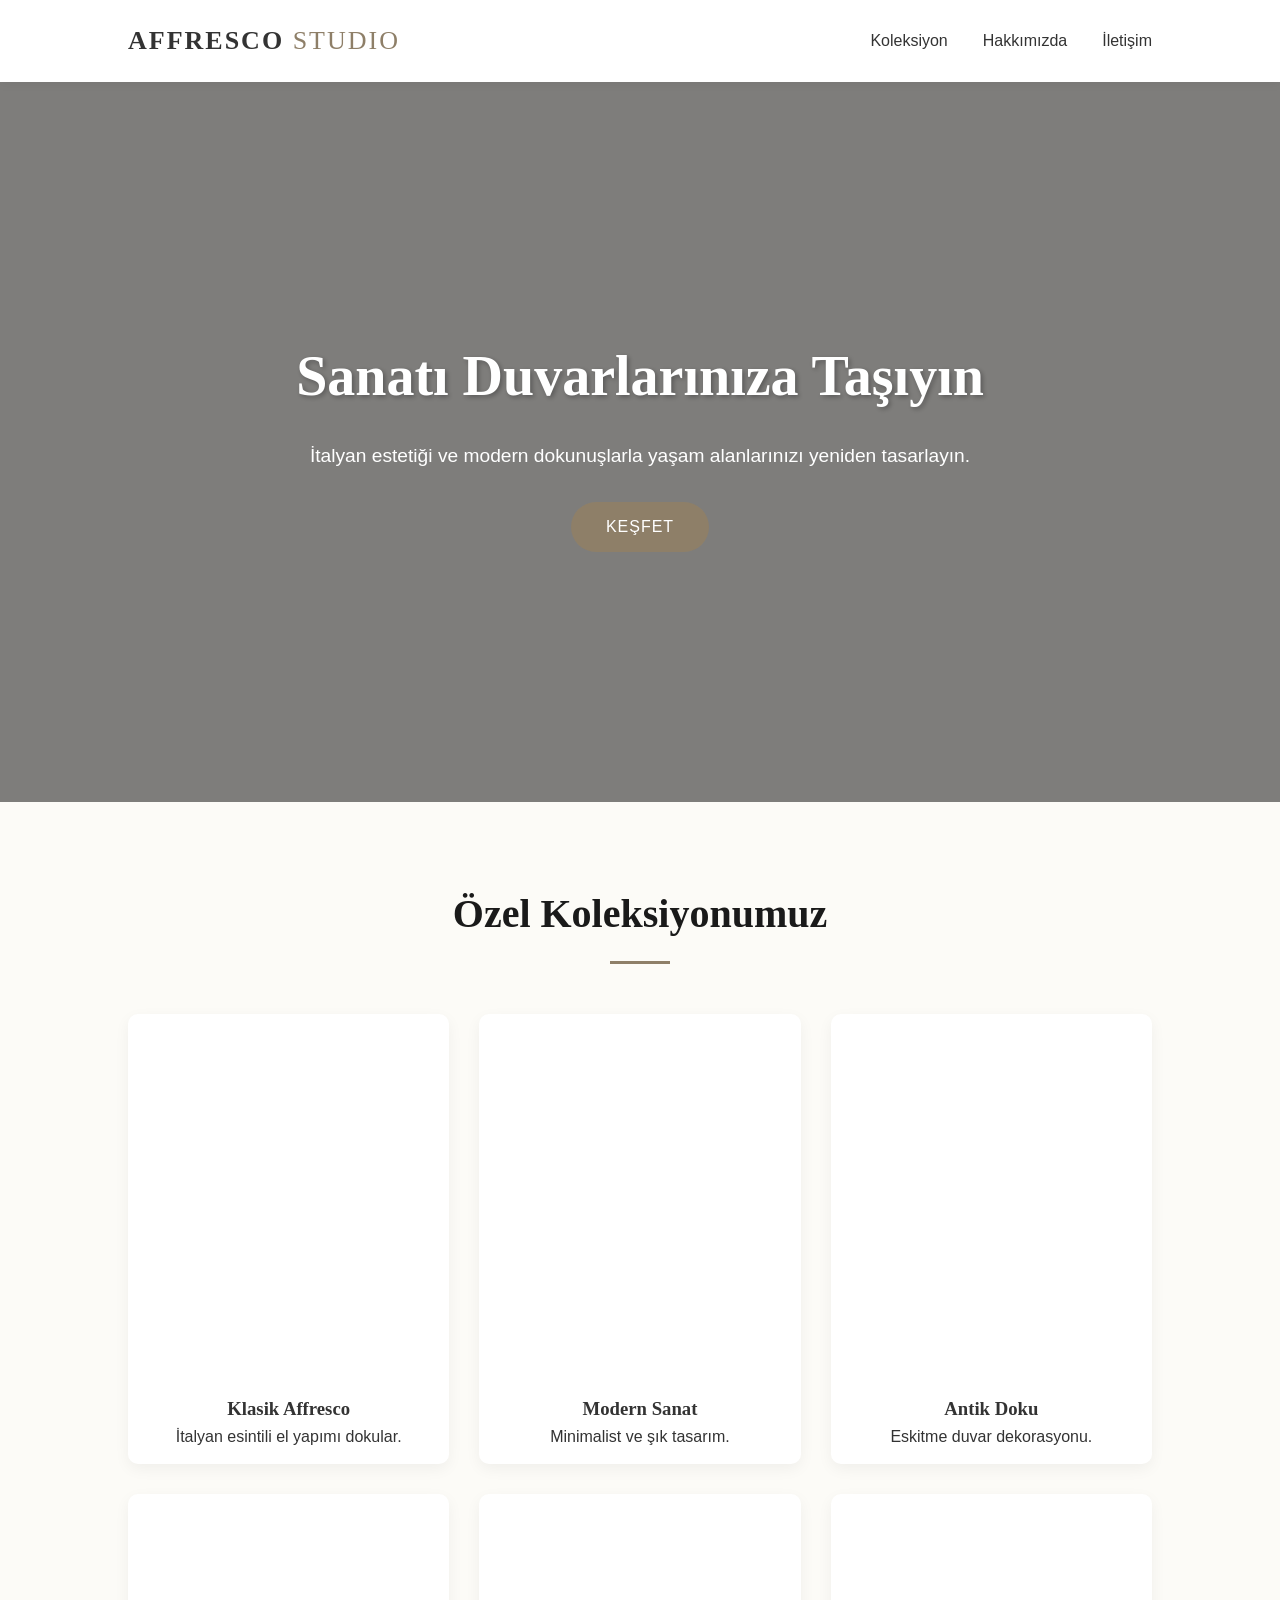
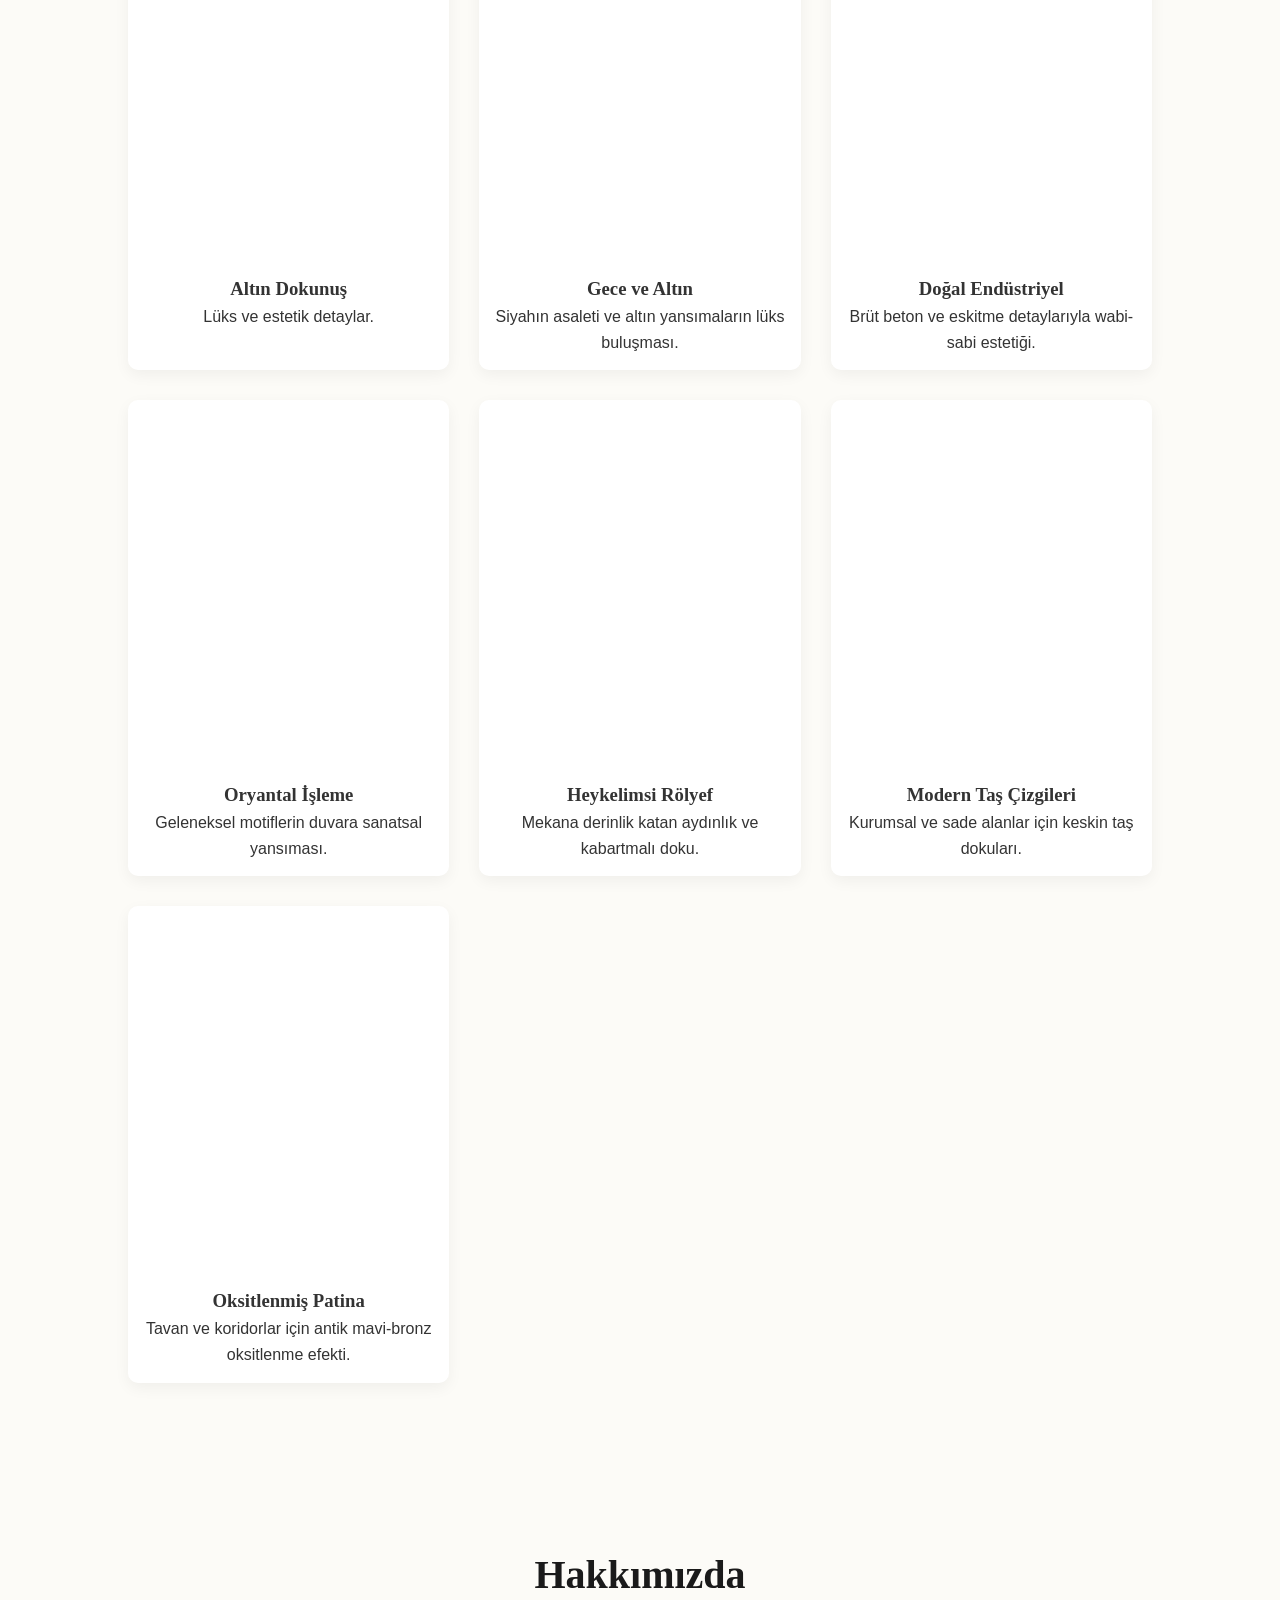
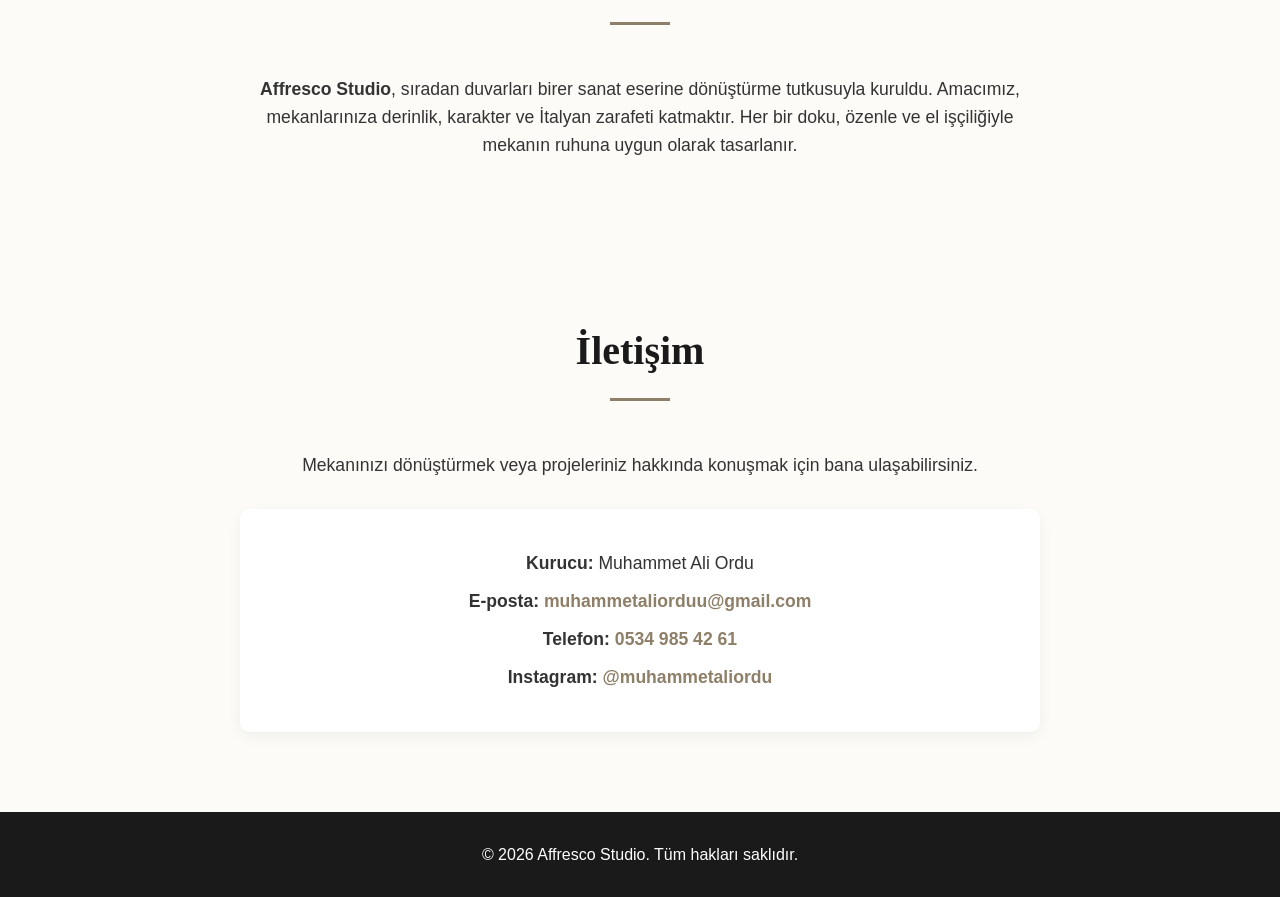
==== commit 8335e7ba: "Add files via upload" ====
--- a/index.html
+++ b/index.html
@@ -115,37 +115,6 @@
                 <h3>Oksitlenmiş Patina</h3>
                 <p>Tavan ve koridorlar için antik mavi-bronz oksitlenme efekti.</p>
             </div>
-            <div class="card" onclick="window.location.href='detay.html?id=4'">
-            <div class="card-img" style="background-image: url('resimler/duvar4.jpg');">
-                <div class="texture-popup" style="background-image: url('resimler/texture4.jpg');"></div>
-            </div>
-            <h3>Rölyef ve Sanat</h3>
-            <p>Modern duvar detayları.</p>
-        </div>
-
-        <div class="card" onclick="window.location.href='detay.html?id=5'">
-            <div class="card-img" style="background-image: url('resimler/duvar5.jpg');">
-                <div class="texture-popup" style="background-image: url('resimler/texture5.jpg');"></div>
-            </div>
-            <h3>Altın Dokunuşlar</h3>
-            <p>Özel İtalyan sıva uygulamaları.</p>
-        </div>
-
-        <div class="card" onclick="window.location.href='detay.html?id=6'">
-            <div class="card-img" style="background-image: url('resimler/duvar6.jpg');">
-                <div class="texture-popup" style="background-image: url('resimler/texture6.jpg');"></div>
-            </div>
-            <h3>Mural Tasarımı</h3>
-            <p>Mekana özel el yapımı çizimler.</p>
-        </div>
-
-        <div class="card" onclick="window.location.href='detay.html?id=7'">
-            <div class="card-img" style="background-image: url('resimler/duvar7.jpg');">
-                <div class="texture-popup" style="background-image: url('resimler/texture7.jpg');"></div>
-            </div>
-            <h3>Doku Harmonisi</h3>
-            <p>Yaşam alanlarına derinlik katan yüzeyler.</p>
-        </div>
         </div>
     </section>
 
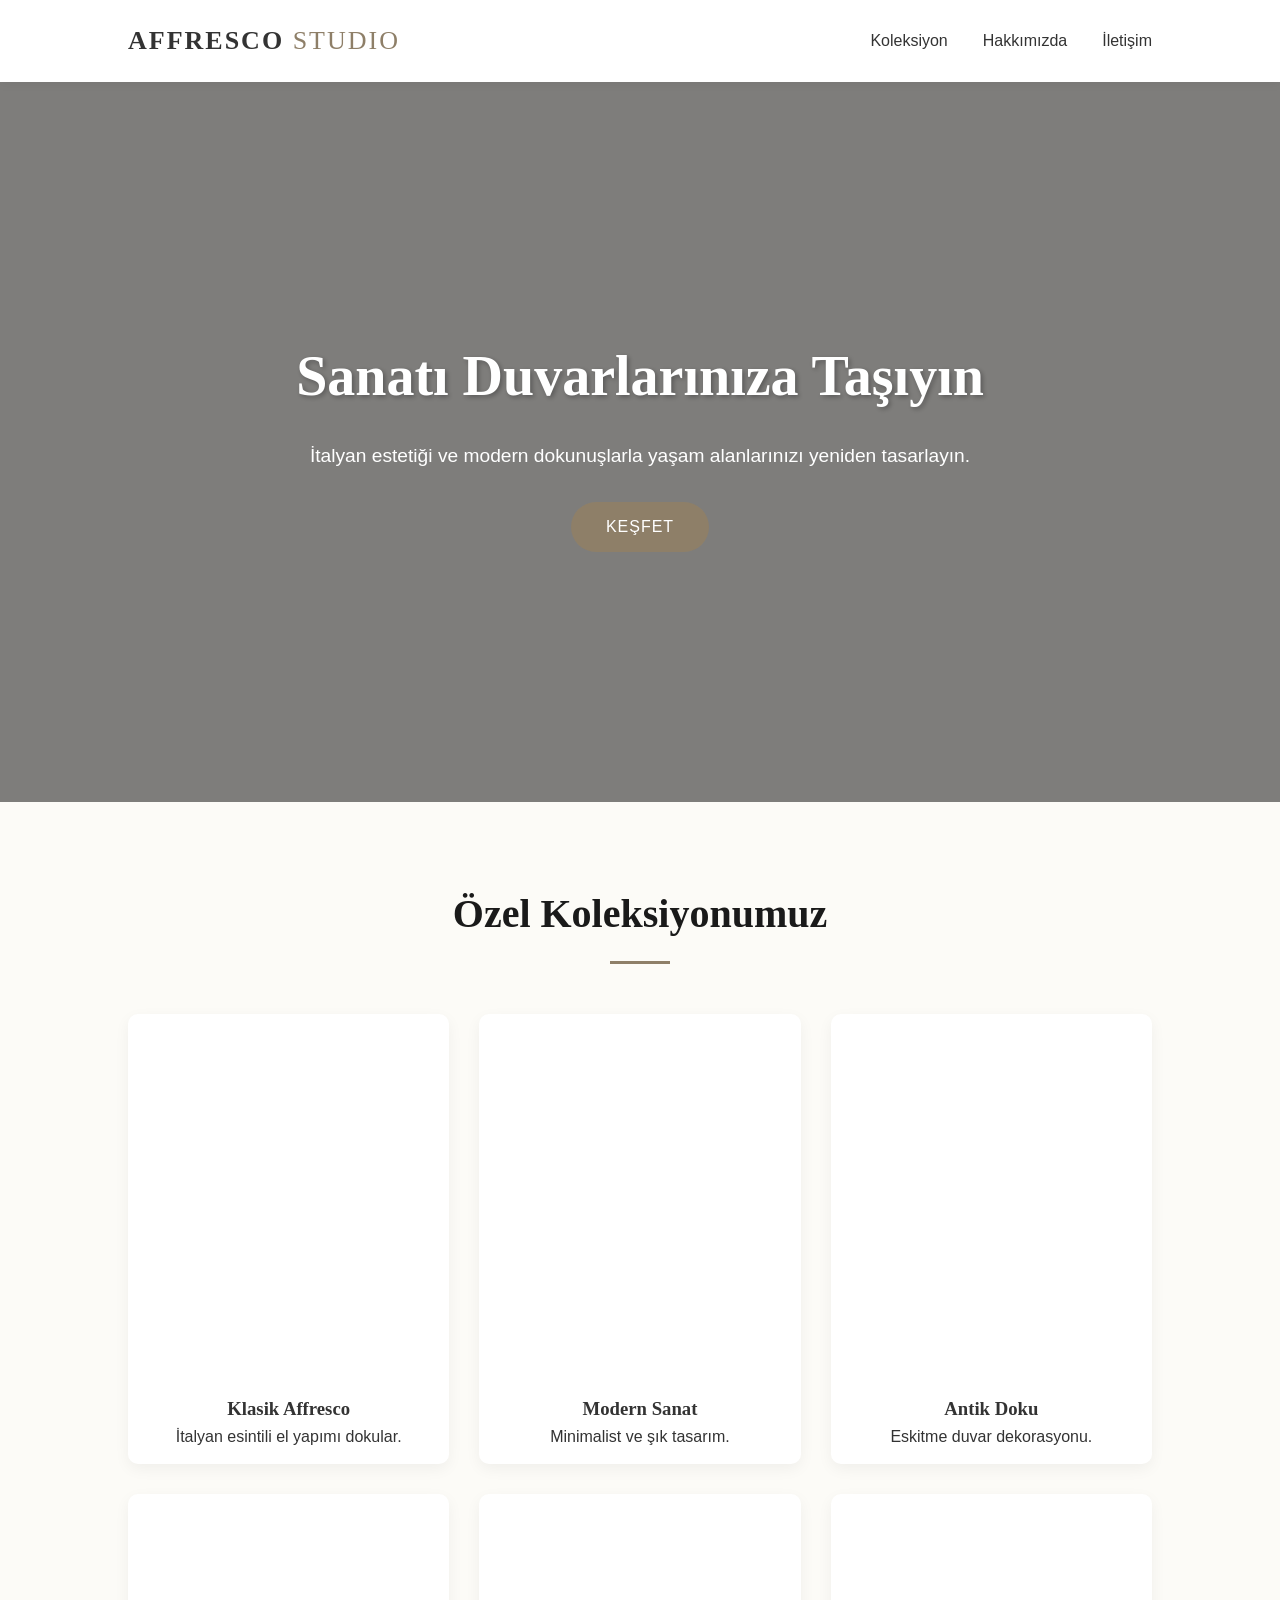
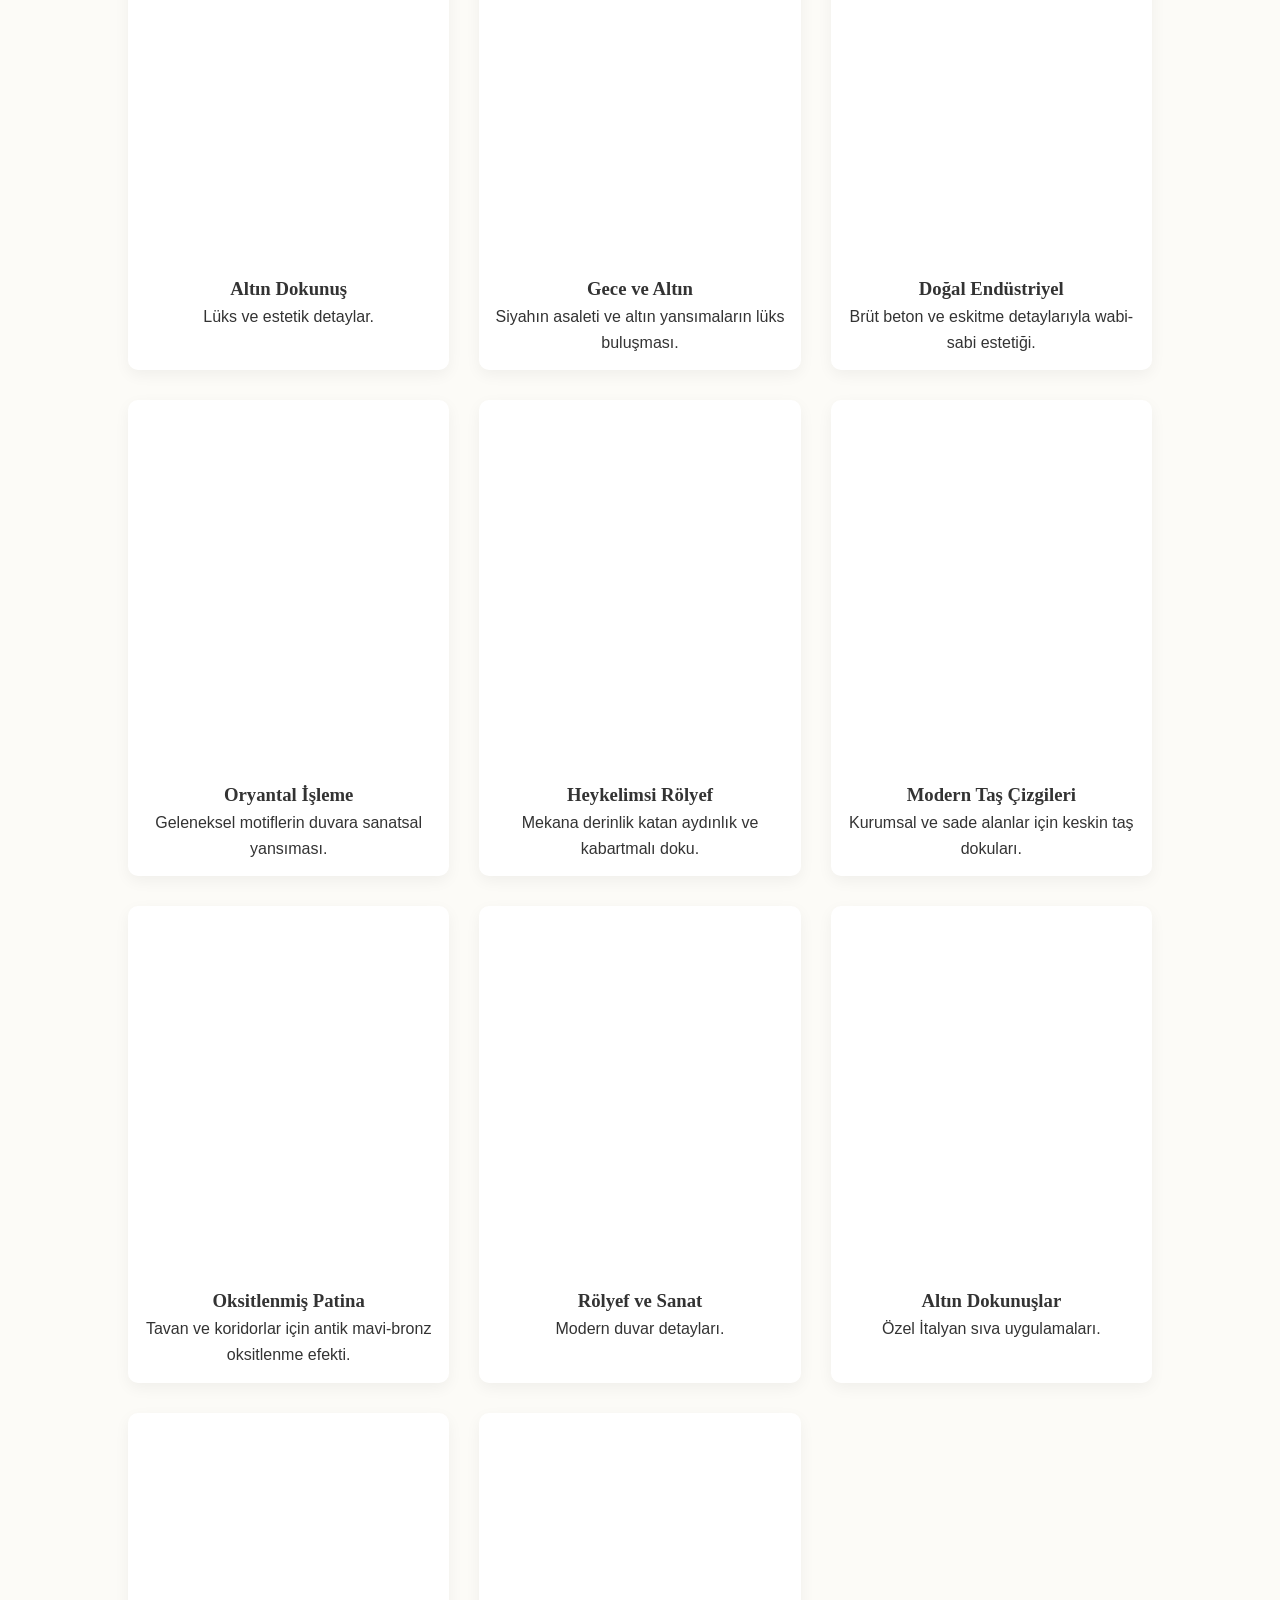
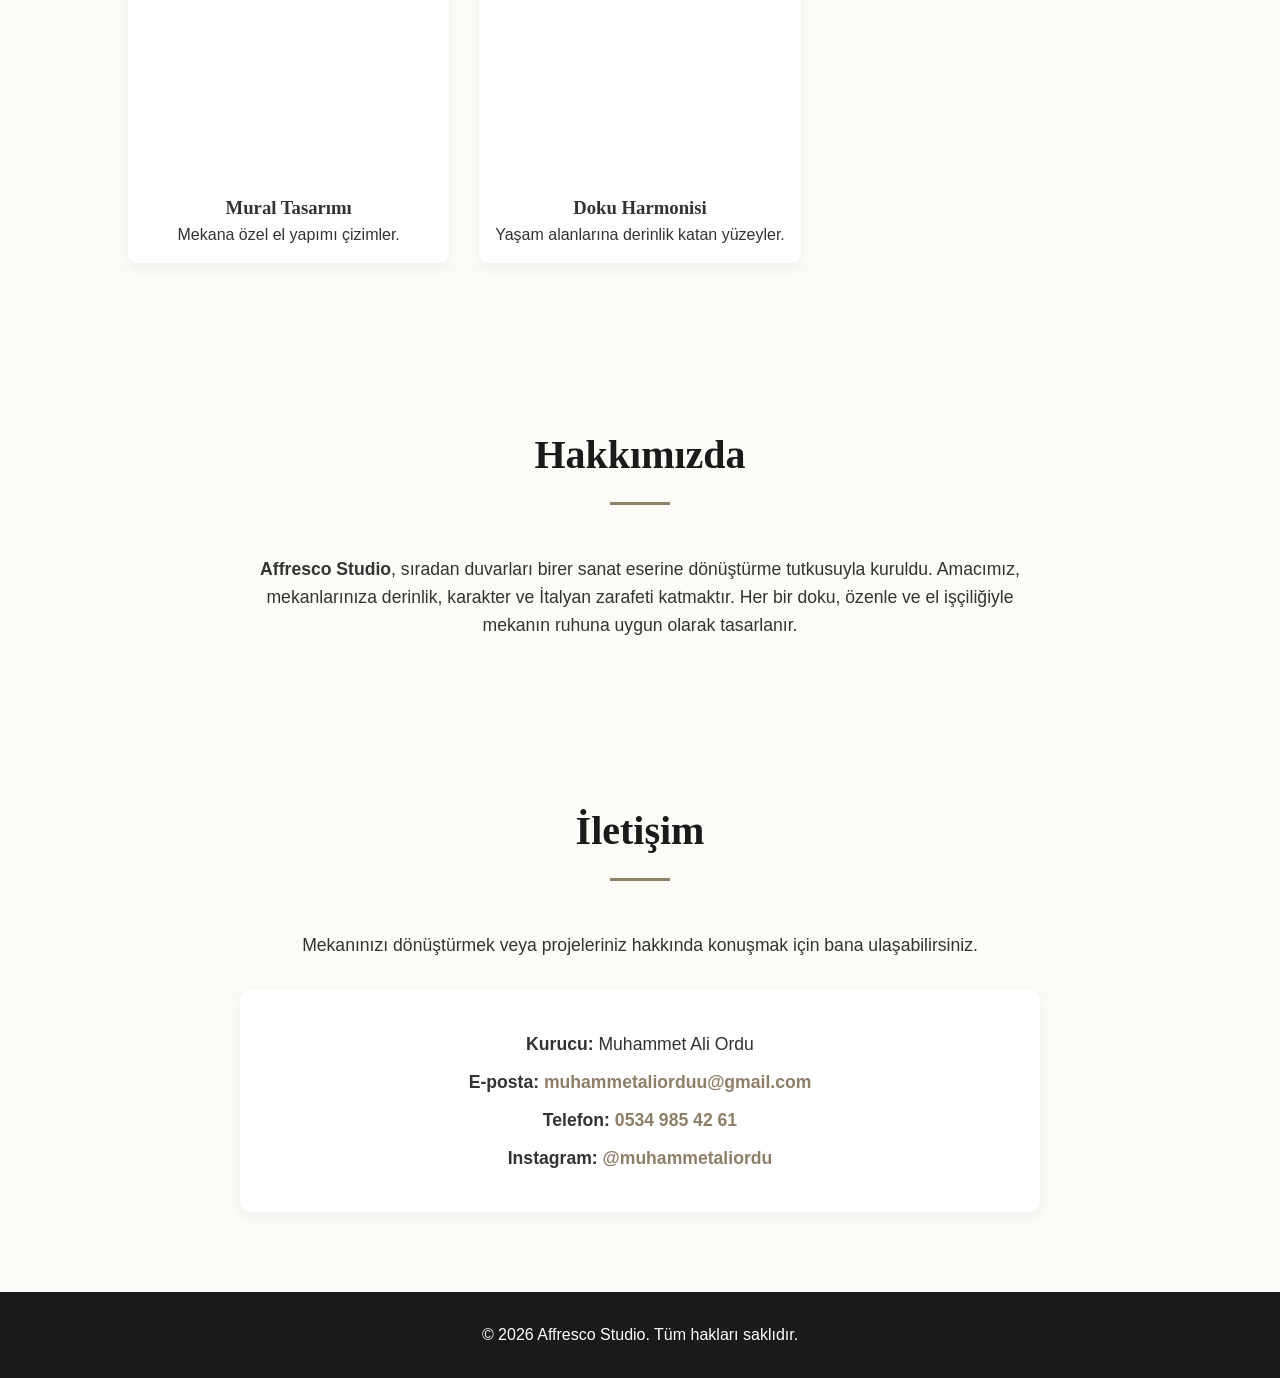
==== commit df3ea18c: "Add files via upload" ====
--- a/index.html
+++ b/index.html
@@ -115,6 +115,37 @@
                 <h3>Oksitlenmiş Patina</h3>
                 <p>Tavan ve koridorlar için antik mavi-bronz oksitlenme efekti.</p>
             </div>
+            <div class="card" onclick="window.location.href='detay.html?id=4'">
+            <div class="card-img" style="background-image: url('resimler/duvar4.jpg');">
+                <div class="texture-popup" style="background-image: url('resimler/texture4.jpg');"></div>
+            </div>
+            <h3>Rölyef ve Sanat</h3>
+            <p>Modern duvar detayları.</p>
+        </div>
+
+        <div class="card" onclick="window.location.href='detay.html?id=5'">
+            <div class="card-img" style="background-image: url('resimler/duvar5.jpg');">
+                <div class="texture-popup" style="background-image: url('resimler/texture5.jpg');"></div>
+            </div>
+            <h3>Altın Dokunuşlar</h3>
+            <p>Özel İtalyan sıva uygulamaları.</p>
+        </div>
+
+        <div class="card" onclick="window.location.href='detay.html?id=6'">
+            <div class="card-img" style="background-image: url('resimler/duvar6.jpg');">
+                <div class="texture-popup" style="background-image: url('resimler/texture6.jpg');"></div>
+            </div>
+            <h3>Mural Tasarımı</h3>
+            <p>Mekana özel el yapımı çizimler.</p>
+        </div>
+
+        <div class="card" onclick="window.location.href='detay.html?id=7'">
+            <div class="card-img" style="background-image: url('resimler/duvar7.jpg');">
+                <div class="texture-popup" style="background-image: url('resimler/texture7.jpg');"></div>
+            </div>
+            <h3>Doku Harmonisi</h3>
+            <p>Yaşam alanlarına derinlik katan yüzeyler.</p>
+        </div>
         </div>
     </section>
 
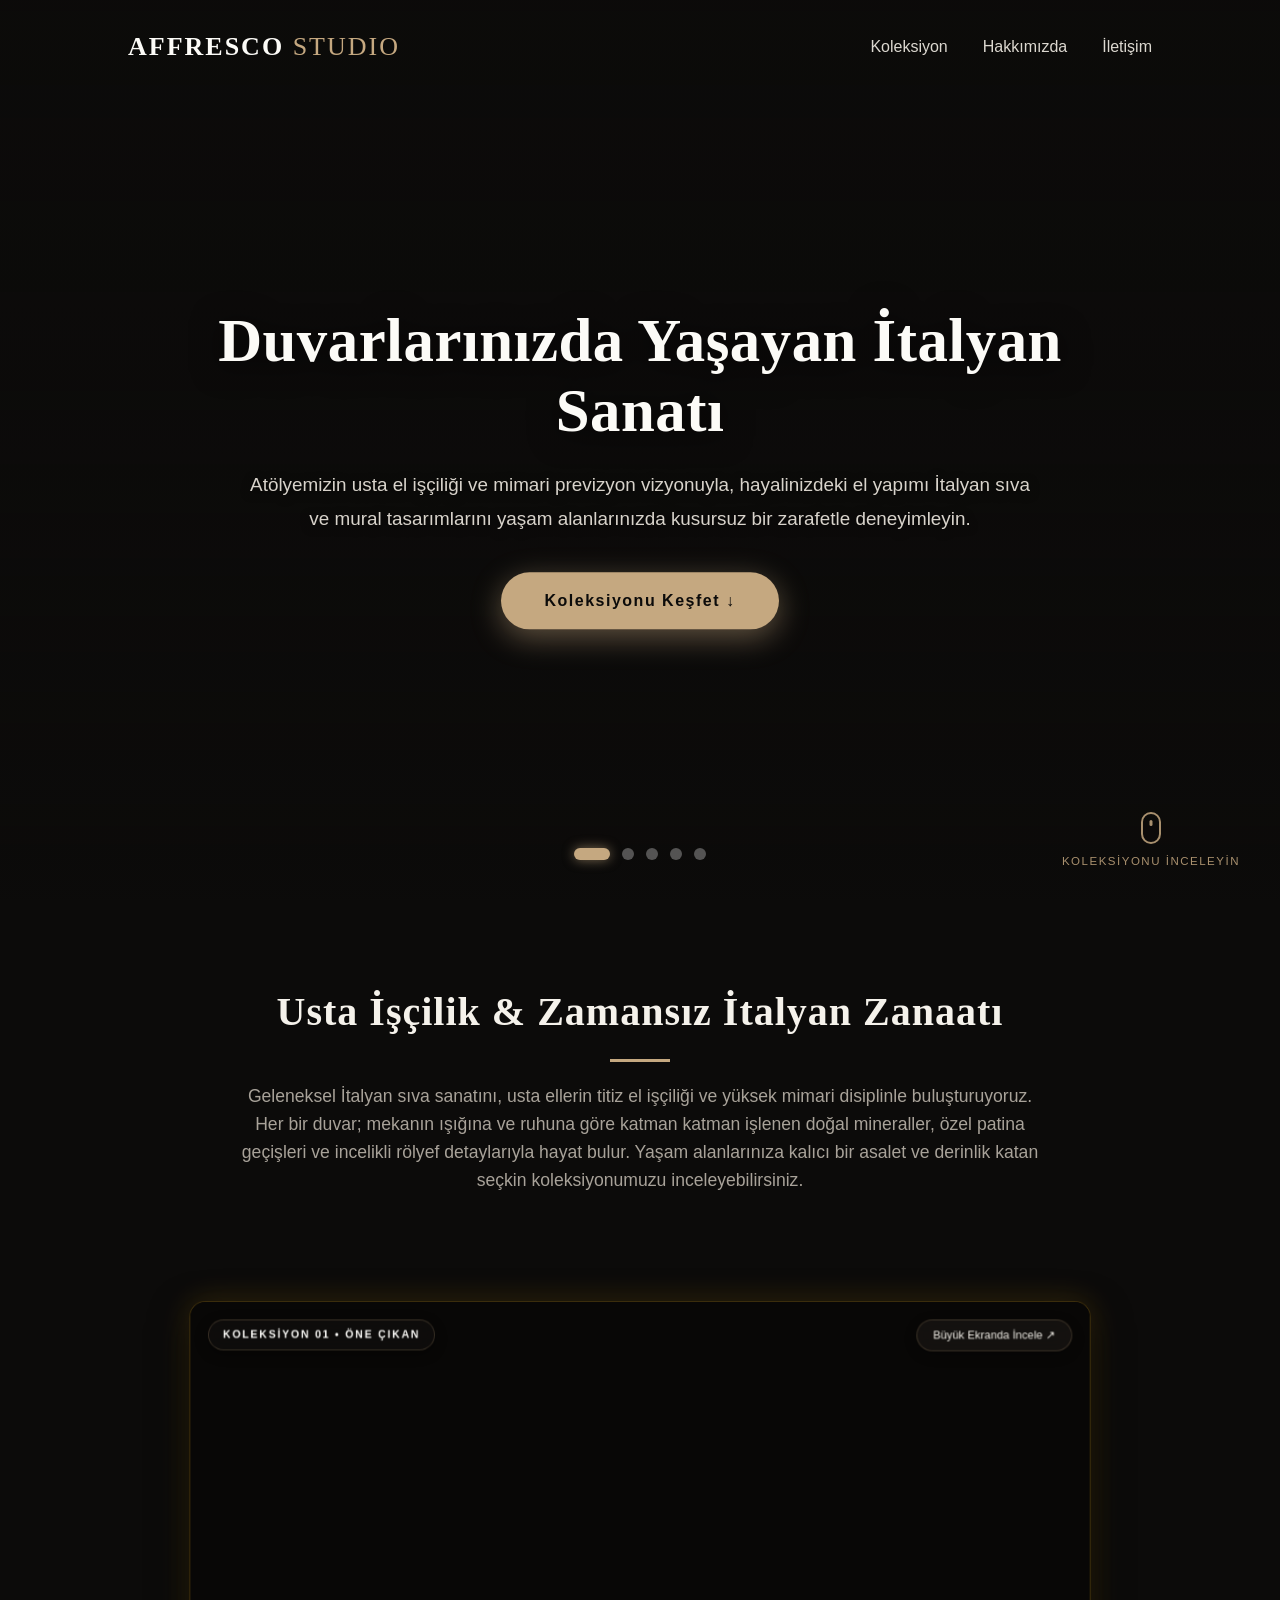
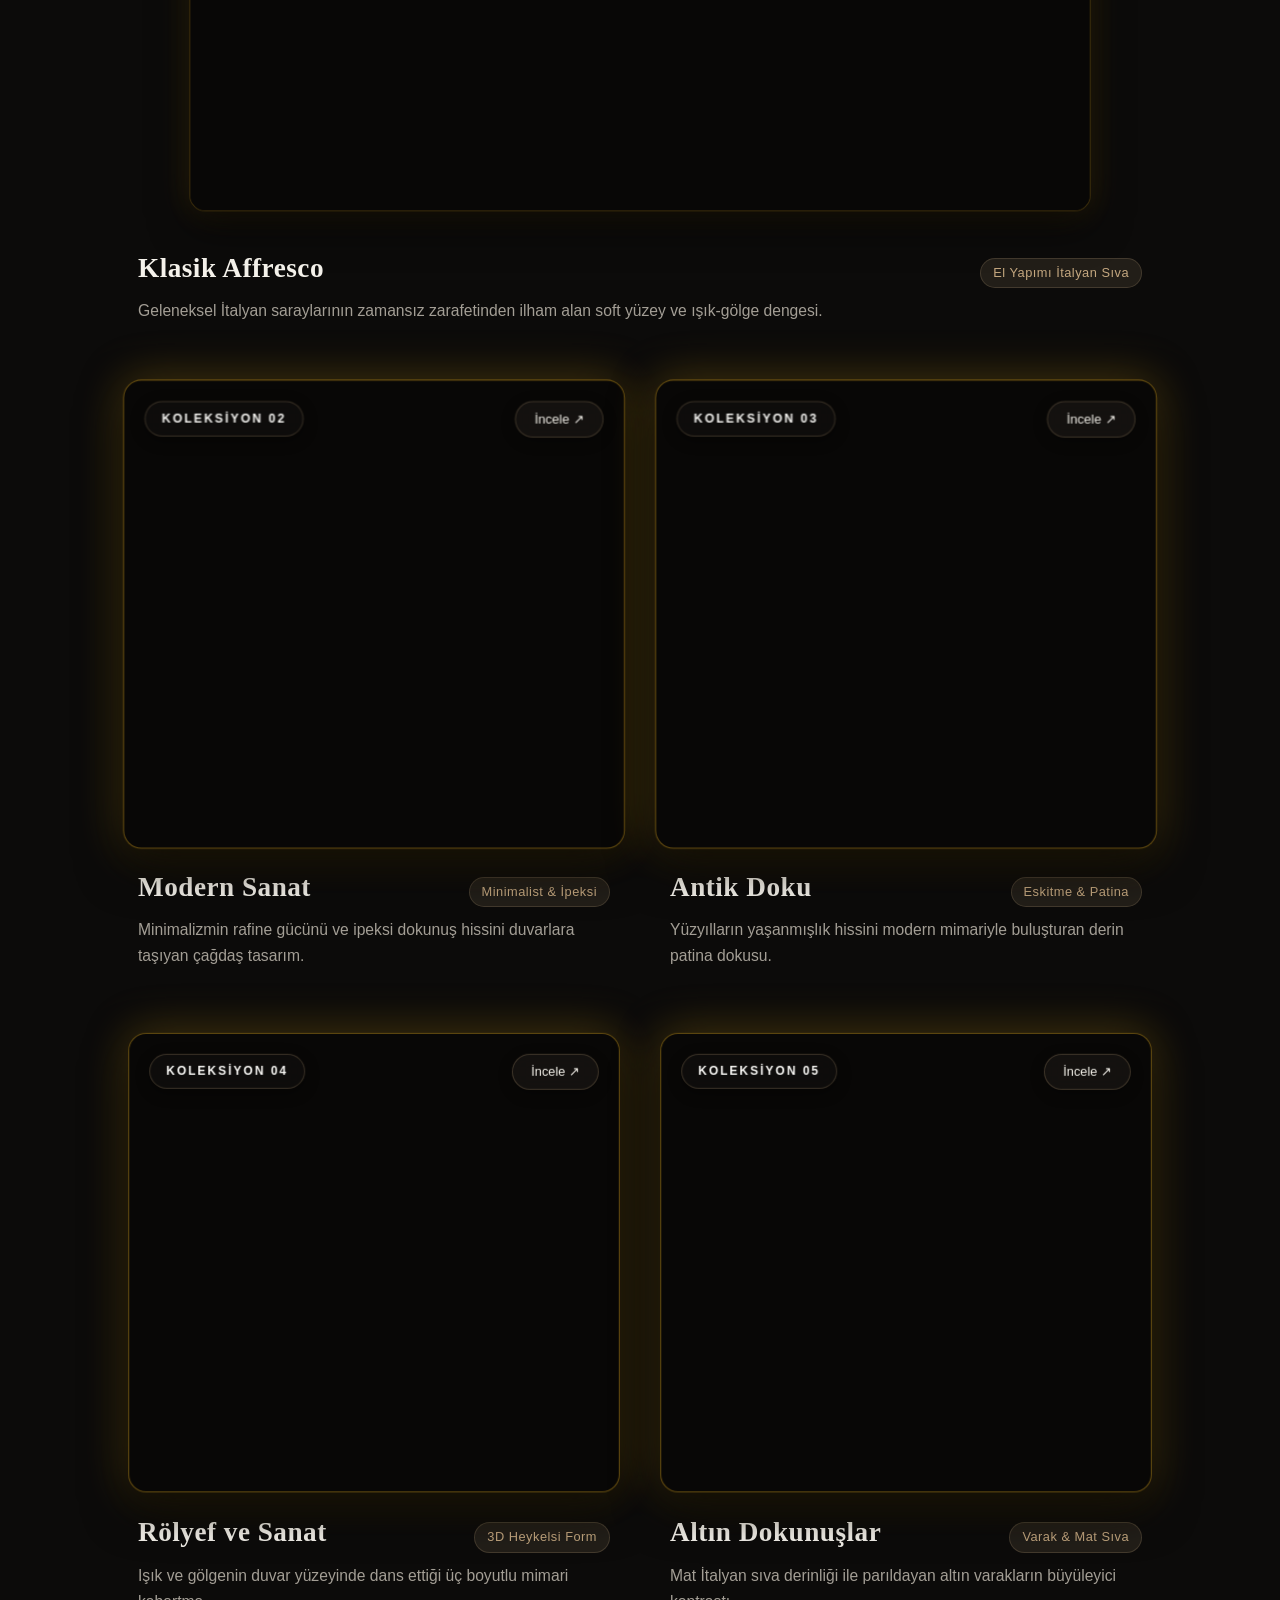
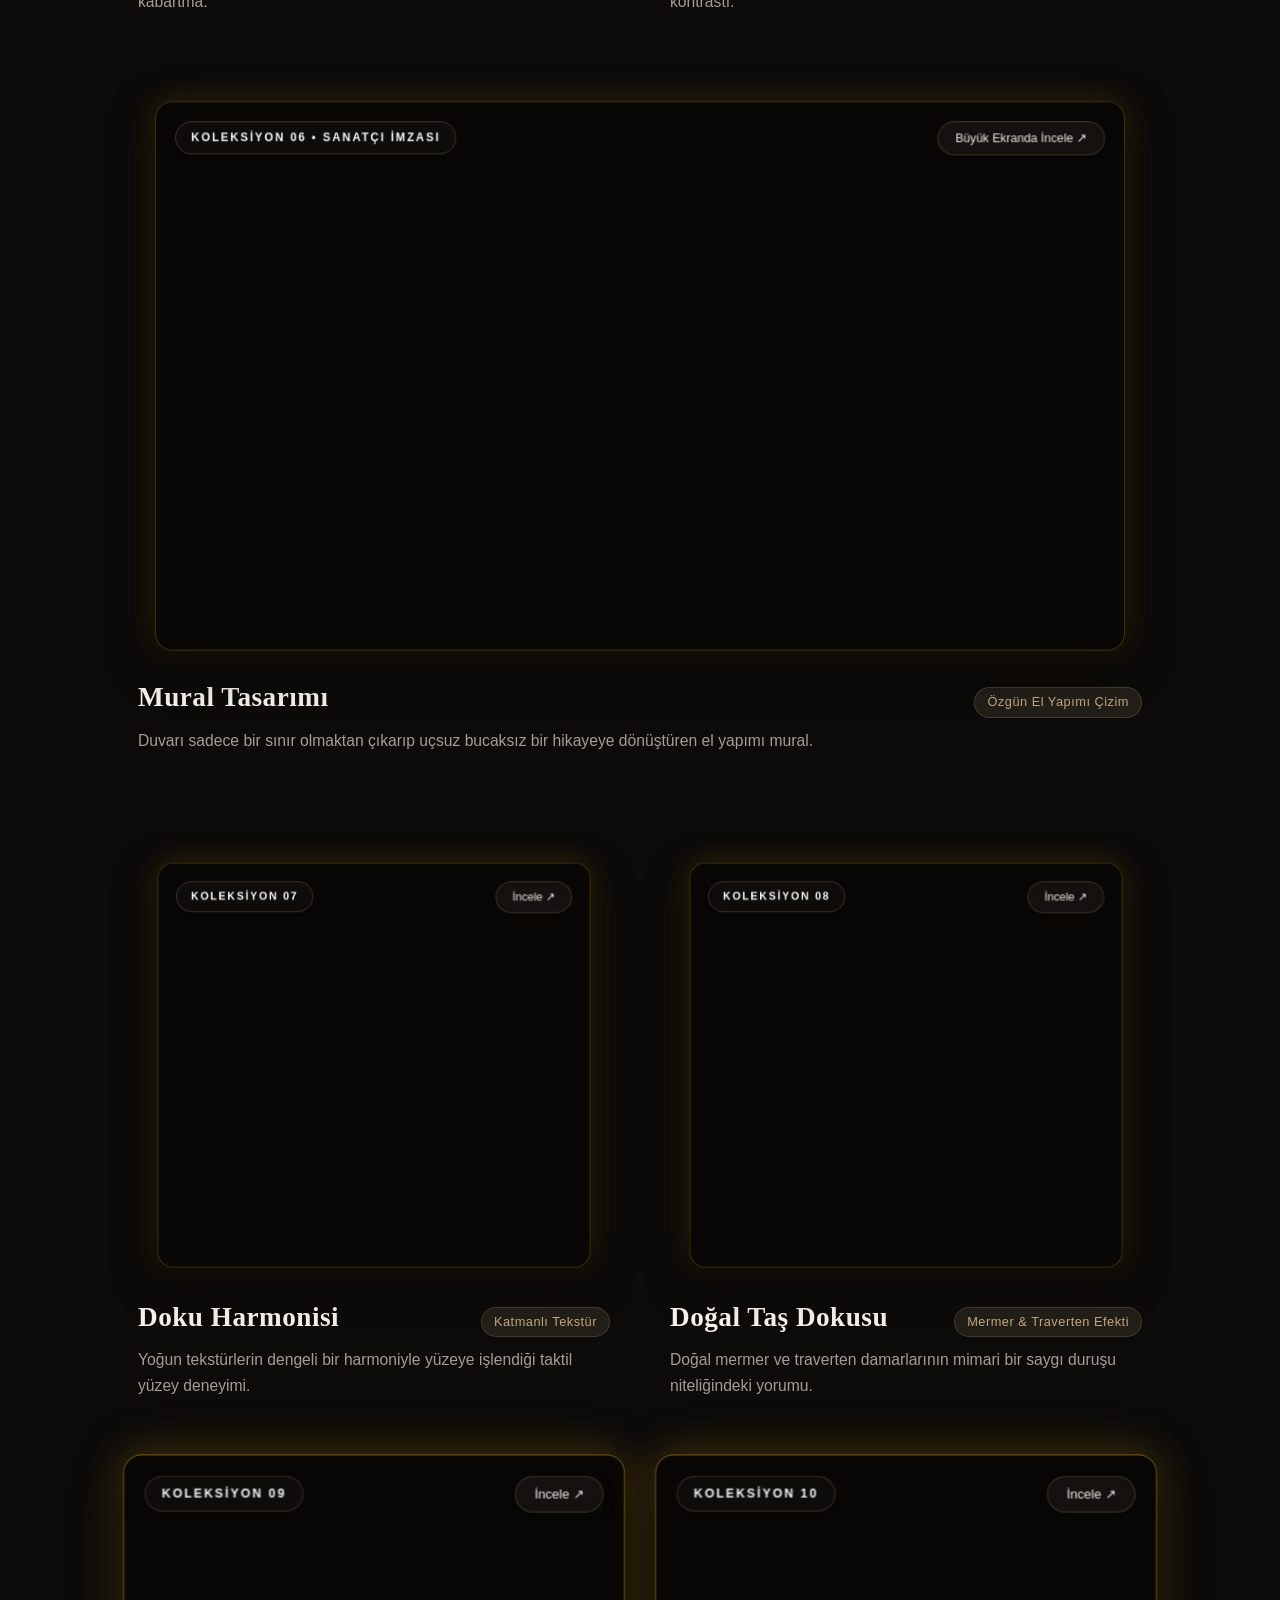
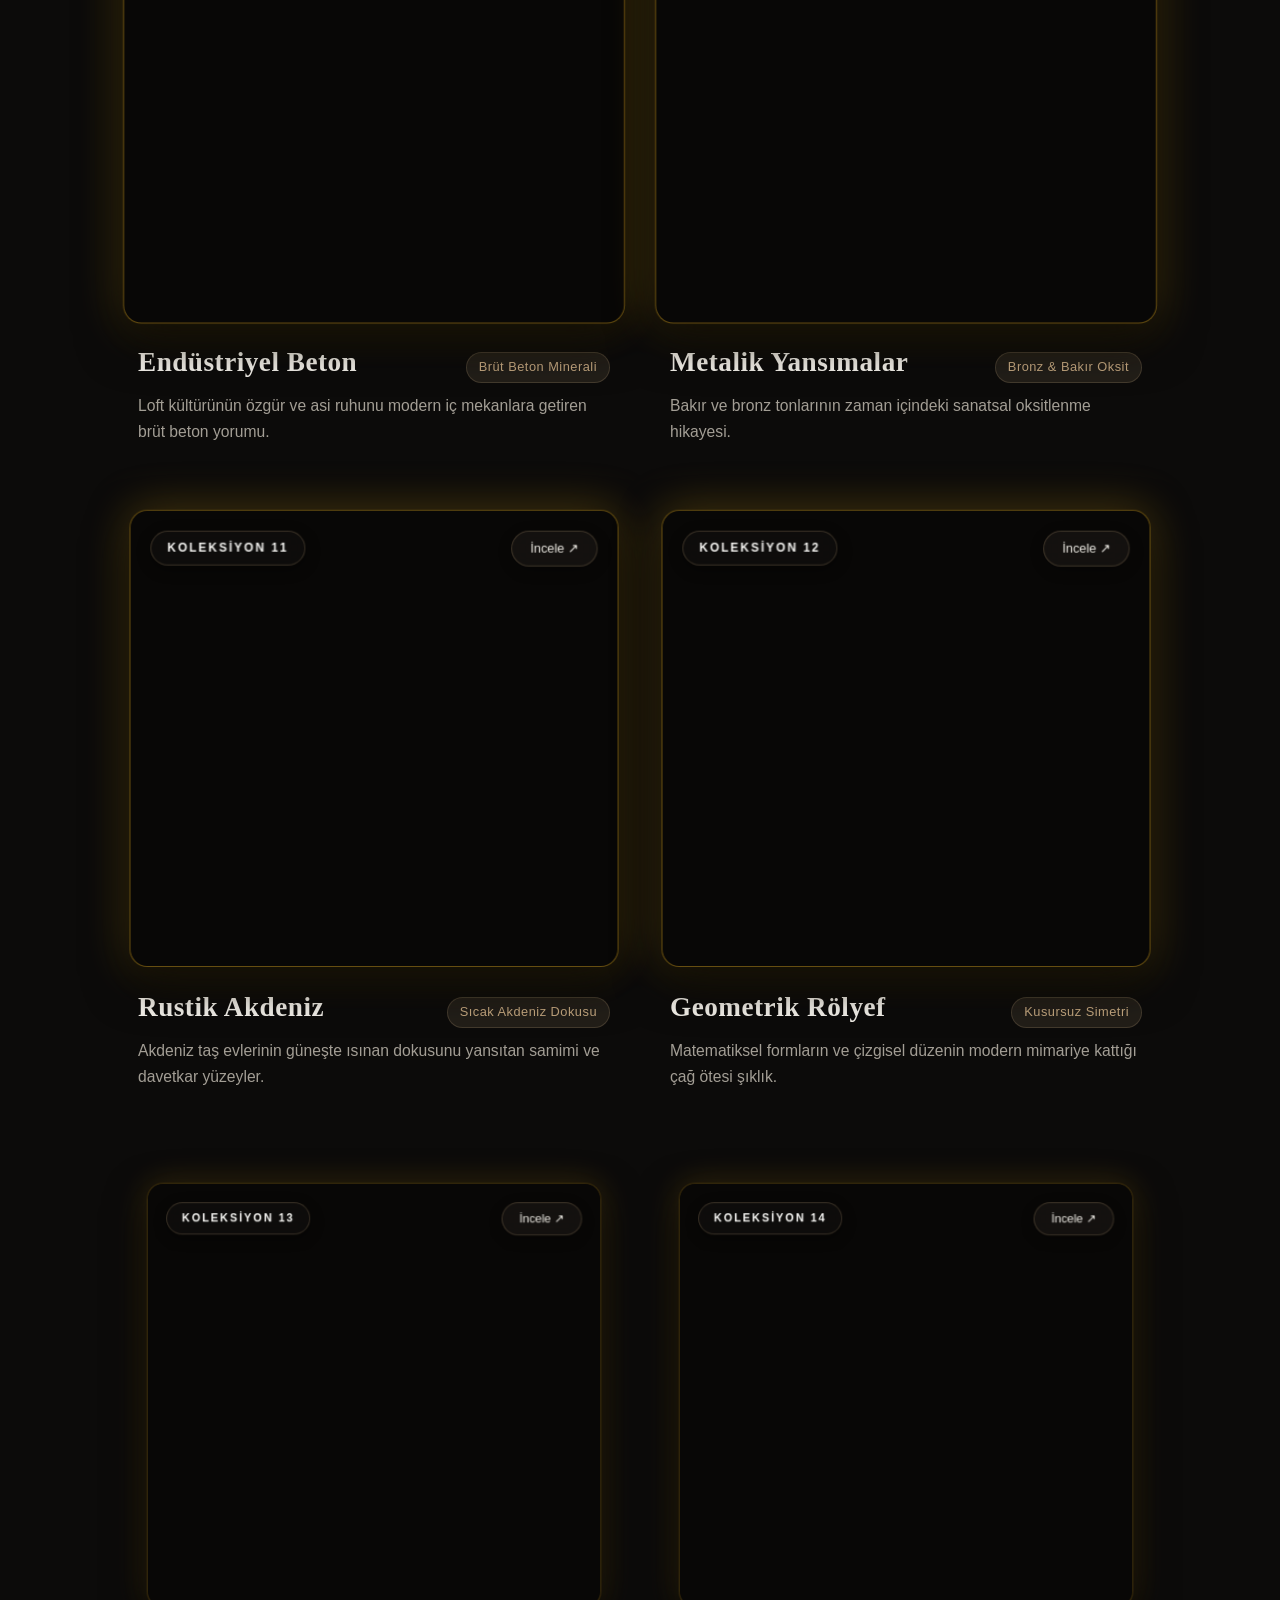
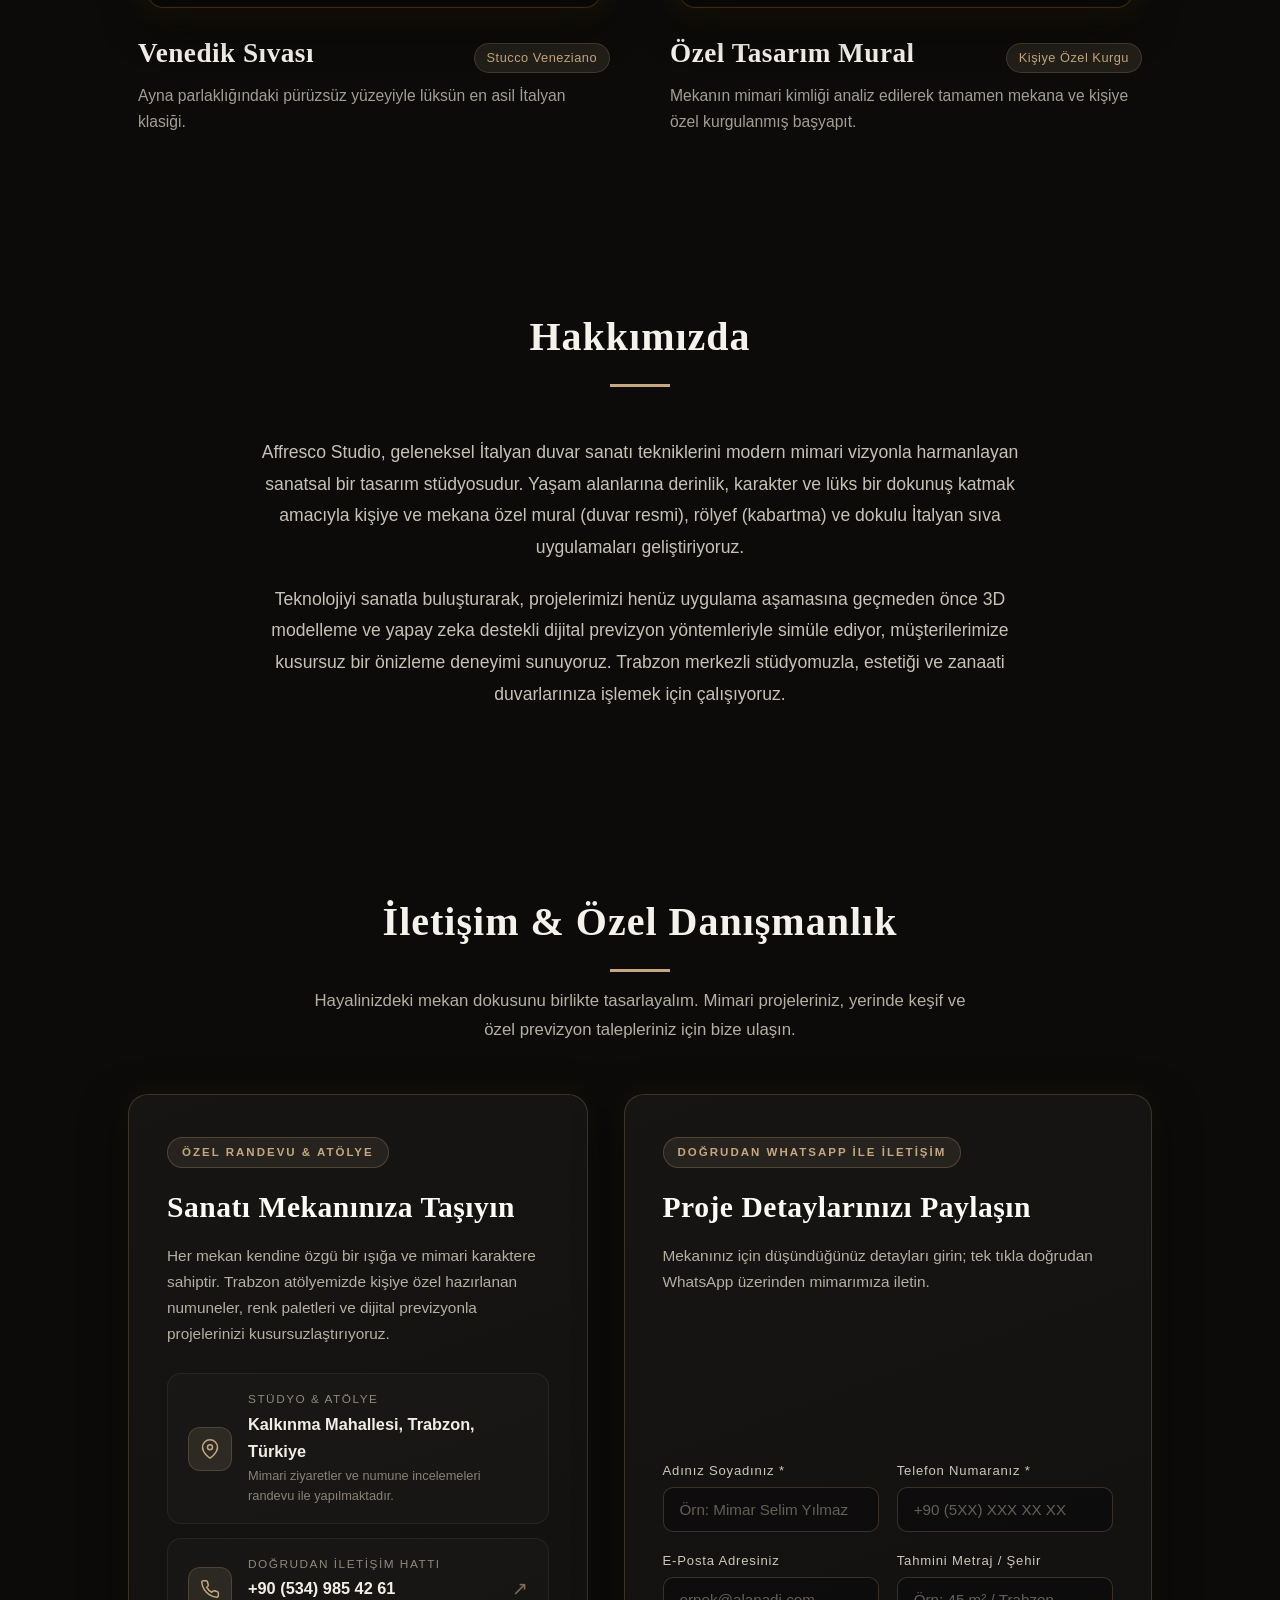
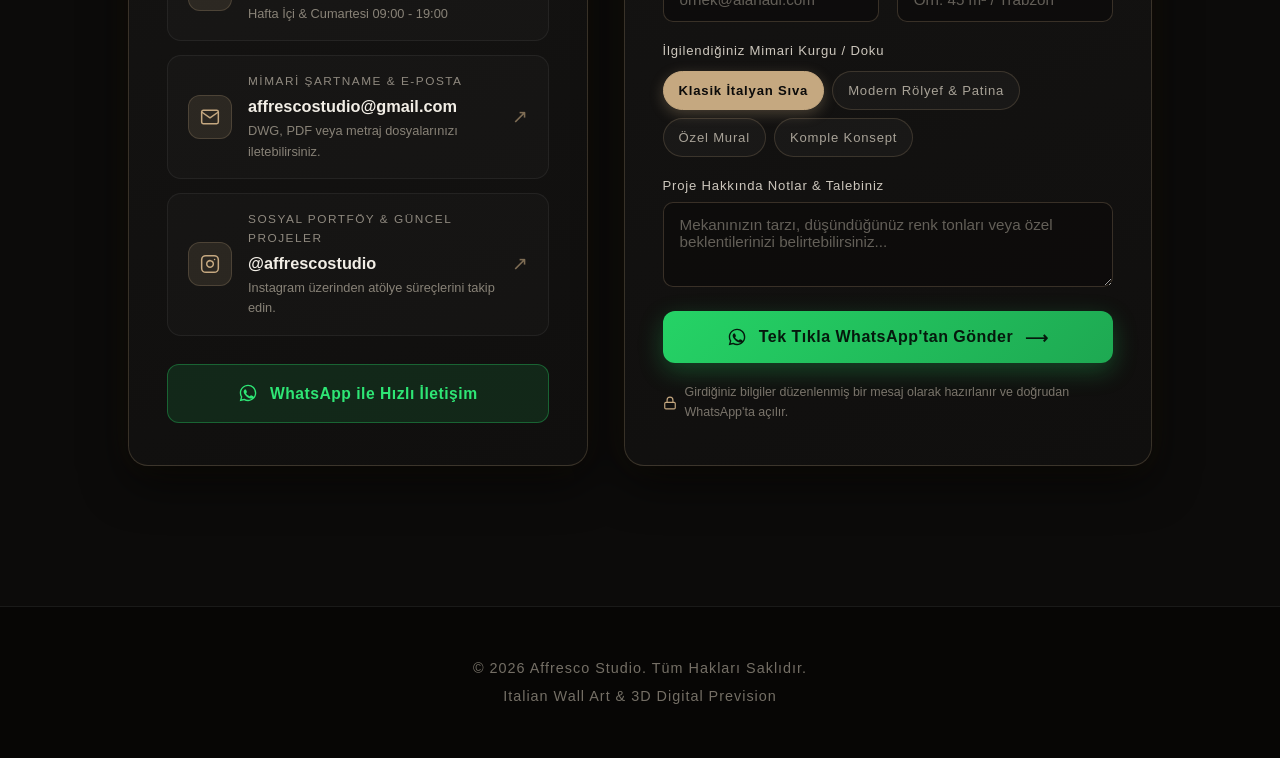
==== commit 1c14d02f: "Add files via upload" ====
--- a/index.html
+++ b/index.html
@@ -1,15 +1,19 @@
 <!DOCTYPE html>
 <html lang="tr">
 <head>
+    <!-- Google tag (gtag.js) -->
+<script async src="https://www.googletagmanager.com/gtag/js?id=G-PZ9KLM870X"></script>
+<script>
+  window.dataLayer = window.dataLayer || [];
+  function gtag(){dataLayer.push(arguments);}
+  gtag('js', new Date());
+
+  gtag('config', 'G-PZ9KLM870X');
+</script>
     <meta charset="UTF-8">
     <meta name="viewport" content="width=device-width, initial-scale=1.0">
     <title>Affresco Studio | Italian Wall Art</title>
-<meta name="description" content="Affresco Studio | Mekanlarınıza İtalyan zarafeti katın. Özel el yapımı duvar dokuları, rölyef, antik patina ve lüks duvar sanatı uygulamaları.">
-    <meta name="keywords" content="İtalyan boya, dekoratif sıva, duvar sanatı, duvar dokusu, lüks duvar dekorasyonu, rölyef duvar, eskitme duvar, Venedik sıvası, Trabzon İtalyan boya, Affresco Studio, Muhammet Ali Ordu">
-    <meta name="author" content="Muhammet Ali Ordu">
-    <meta name="robots" content="index, follow">
     <link rel="stylesheet" href="style.css">
-    <link href="https://fonts.googleapis.com/css2?family=Playfair+Display:ital,wght@0,400;0,700;1,400&family=Poppins:wght@300;400;600&display=swap" rel="stylesheet">
 </head>
 <body>
 
@@ -22,162 +26,581 @@
         </ul>
     </nav>
 
-    <header class="hero fade-in">
-        <div class="hero-content">
-            <h1>Sanatı Duvarlarınıza Taşıyın</h1>
-            <p>İtalyan estetiği ve modern dokunuşlarla yaşam alanlarınızı yeniden tasarlayın.</p>
-            <a href="#koleksiyon" class="btn">Keşfet</a>
+    <header class="hero-slider-section" id="hero-slider" aria-label="Affresco Studio Başyapıtları">
+        <div class="hero-slider-container">
+            <div class="hero-slider-track" id="hero-track">
+                <!-- Slayt 1 -->
+                <div class="hero-slide active" style="background-image: url('resimler/duvar1.jpg');">
+                    <div class="hero-slide-overlay"></div>
+                </div>
+                <!-- Slayt 2 -->
+                <div class="hero-slide" style="background-image: url('resimler/duvar6.jpg');">
+                    <div class="hero-slide-overlay"></div>
+                </div>
+                <!-- Slayt 3 -->
+                <div class="hero-slide" style="background-image: url('resimler/duvar4.jpg');">
+                    <div class="hero-slide-overlay"></div>
+                </div>
+                <!-- Slayt 4 -->
+                <div class="hero-slide" style="background-image: url('resimler/duvar10.jpg');">
+                    <div class="hero-slide-overlay"></div>
+                </div>
+                <!-- Slayt 5 -->
+                <div class="hero-slide" style="background-image: url('resimler/duvar12.jpg');">
+                    <div class="hero-slide-overlay"></div>
+                </div>
+            </div>
+
+            <!-- Ortalanmış Dikkat Çekici İçerik -->
+            <div class="hero-content-wrapper">
+                <h1 class="hero-title">Duvarlarınızda Yaşayan İtalyan Sanatı</h1>
+                <p class="hero-description">
+                    Atölyemizin usta el işçiliği ve mimari previzyon vizyonuyla, hayalinizdeki el yapımı İtalyan sıva ve mural tasarımlarını yaşam alanlarınızda kusursuz bir zarafetle deneyimleyin.
+                </p>
+                <div class="hero-cta-box">
+                    <a href="#koleksiyon" class="btn btn-hero">Koleksiyonu Keşfet ↓</a>
+                </div>
+            </div>
+
+            <!-- Kaydırma Oku & İpucu -->
+            <a href="#koleksiyon" class="hero-scroll-indicator" aria-label="Aşağı Kaydır">
+                <span class="scroll-mouse">
+                    <span class="scroll-wheel"></span>
+                </span>
+                <span class="scroll-text">Koleksiyonu İnceleyin</span>
+            </a>
+
+            <!-- Slider Noktaları (Pagination Dots) -->
+            <div class="hero-dots" id="hero-dots">
+                <button class="hero-dot active" data-index="0" aria-label="1. Görsel"></button>
+                <button class="hero-dot" data-index="1" aria-label="2. Görsel"></button>
+                <button class="hero-dot" data-index="2" aria-label="3. Görsel"></button>
+                <button class="hero-dot" data-index="3" aria-label="4. Görsel"></button>
+                <button class="hero-dot" data-index="4" aria-label="5. Görsel"></button>
+            </div>
         </div>
     </header>
 
     <section id="koleksiyon" class="gallery section-padding fade-in">
         <div class="section-title">
-            <h2>Özel Koleksiyonumuz</h2>
+            <h2>Usta İşçilik & Zamansız İtalyan Zanaatı</h2>
             <div class="line"></div>
-        </div>
-        <div class="grid">
-            <div class="card" onclick="window.location.href='detay.html?id=1'">
-                <div class="card-img" style="background-image: url('resimler/duvar1.jpg');">
-                    <div class="texture-popup" style="background-image: url('resimler/texture1.jpg');"></div>
-                </div>
-                <h3>Klasik Affresco</h3>
-                <p>İtalyan esintili el yapımı dokular.</p>
-            </div>
-
-            <div class="card" onclick="window.location.href='detay.html?id=2'">
-                <div class="card-img" style="background-image: url('resimler/duvar2.jpg');">
-                    <div class="texture-popup" style="background-image: url('resimler/texture2.jpg');"></div>
-                </div>
-                <h3>Modern Sanat</h3>
-                <p>Minimalist ve şık tasarım.</p>
-            </div>
-
-            <div class="card" onclick="window.location.href='detay.html?id=3'">
-                <div class="card-img" style="background-image: url('resimler/duvar3.jpg');">
-                    <div class="texture-popup" style="background-image: url('resimler/texture3.jpg');"></div>
-                </div>
-                <h3>Antik Doku</h3>
-                <p>Eskitme duvar dekorasyonu.</p>
-            </div>
-
-            <div class="card" onclick="window.location.href='detay.html?id=4'">
-                <div class="card-img" style="background-image: url('resimler/duvar4.jpg');">
-                    <div class="texture-popup" style="background-image: url('resimler/texture4.jpg');"></div>
-                </div>
-                <h3>Altın Dokunuş</h3>
-                <p>Lüks ve estetik detaylar.</p>
-            </div>
-            
-            <div class="card" onclick="window.location.href='detay.html?id=5'">
-                <div class="card-img" style="background-image: url('resimler/duvar5.jpg');">
-                    <div class="texture-popup" style="background-image: url('resimler/texture5.jpg');"></div>
-                </div>
-                <h3>Gece ve Altın</h3>
-                <p>Siyahın asaleti ve altın yansımaların lüks buluşması.</p>
-            </div>
-
-            <div class="card" onclick="window.location.href='detay.html?id=6'">
-                <div class="card-img" style="background-image: url('resimler/duvar6.jpg');">
-                    <div class="texture-popup" style="background-image: url('resimler/texture6.jpg');"></div>
-                </div>
-                <h3>Doğal Endüstriyel</h3>
-                <p>Brüt beton ve eskitme detaylarıyla wabi-sabi estetiği.</p>
-            </div>
-
-            <div class="card" onclick="window.location.href='detay.html?id=7'">
-                <div class="card-img" style="background-image: url('resimler/duvar7.jpg');">
-                    <div class="texture-popup" style="background-image: url('resimler/texture7.jpg');"></div>
-                </div>
-                <h3>Oryantal İşleme</h3>
-                <p>Geleneksel motiflerin duvara sanatsal yansıması.</p>
-            </div>
-
-            <div class="card" onclick="window.location.href='detay.html?id=8'">
-                <div class="card-img" style="background-image: url('resimler/duvar8.jpg');">
-                    <div class="texture-popup" style="background-image: url('resimler/texture8.jpg');"></div>
-                </div>
-                <h3>Heykelimsi Rölyef</h3>
-                <p>Mekana derinlik katan aydınlık ve kabartmalı doku.</p>
-            </div>
-
-            <div class="card" onclick="window.location.href='detay.html?id=9'">
-                <div class="card-img" style="background-image: url('resimler/duvar9.jpg');">
-                    <div class="texture-popup" style="background-image: url('resimler/texture9.jpg');"></div>
-                </div>
-                <h3>Modern Taş Çizgileri</h3>
-                <p>Kurumsal ve sade alanlar için keskin taş dokuları.</p>
-            </div>
-
-            <div class="card" onclick="window.location.href='detay.html?id=10'">
-                <div class="card-img" style="background-image: url('resimler/duvar10.jpg');">
-                    <div class="texture-popup" style="background-image: url('resimler/texture10.jpg');"></div>
-                </div>
-                <h3>Oksitlenmiş Patina</h3>
-                <p>Tavan ve koridorlar için antik mavi-bronz oksitlenme efekti.</p>
-            </div>
-            <div class="card" onclick="window.location.href='detay.html?id=4'">
-            <div class="card-img" style="background-image: url('resimler/duvar4.jpg');">
-                <div class="texture-popup" style="background-image: url('resimler/texture4.jpg');"></div>
-            </div>
-            <h3>Rölyef ve Sanat</h3>
-            <p>Modern duvar detayları.</p>
-        </div>
-
-        <div class="card" onclick="window.location.href='detay.html?id=5'">
-            <div class="card-img" style="background-image: url('resimler/duvar5.jpg');">
-                <div class="texture-popup" style="background-image: url('resimler/texture5.jpg');"></div>
-            </div>
-            <h3>Altın Dokunuşlar</h3>
-            <p>Özel İtalyan sıva uygulamaları.</p>
-        </div>
-
-        <div class="card" onclick="window.location.href='detay.html?id=6'">
-            <div class="card-img" style="background-image: url('resimler/duvar6.jpg');">
-                <div class="texture-popup" style="background-image: url('resimler/texture6.jpg');"></div>
-            </div>
-            <h3>Mural Tasarımı</h3>
-            <p>Mekana özel el yapımı çizimler.</p>
-        </div>
-
-        <div class="card" onclick="window.location.href='detay.html?id=7'">
-            <div class="card-img" style="background-image: url('resimler/duvar7.jpg');">
-                <div class="texture-popup" style="background-image: url('resimler/texture7.jpg');"></div>
-            </div>
-            <h3>Doku Harmonisi</h3>
-            <p>Yaşam alanlarına derinlik katan yüzeyler.</p>
-        </div>
+            <p class="section-subtitle">
+                Geleneksel İtalyan sıva sanatını, usta ellerin titiz el işçiliği ve yüksek mimari disiplinle buluşturuyoruz. Her bir duvar; mekanın ışığına ve ruhuna göre katman katman işlenen doğal mineraller, özel patina geçişleri ve incelikli rölyef detaylarıyla hayat bulur. Yaşam alanlarınıza kalıcı bir asalet ve derinlik katan seçkin koleksiyonumuzu inceleyebilirsiniz.
+            </p>
+        </div>
+
+        <div class="showcase-grid">
+            <!-- 01: Klasik Affresco (Geniş Başyapıt Vitrini) -->
+            <div class="showcase-card showcase-featured" onclick="openProjectModal('1')" data-project-id="1">
+                <div class="showcase-media-wrap">
+                    <div class="showcase-img" style="background-image: url('resimler/duvar1.jpg');">
+                        <div class="texture-popup" style="background-image: url('resimler/texture1.jpg');"></div>
+                    </div>
+                    <div class="showcase-badge-pill">KOLEKSİYON 01 • ÖNE ÇIKAN</div>
+                    <div class="showcase-action-pill">Büyük Ekranda İncele ↗</div>
+                </div>
+                <div class="showcase-meta">
+                    <div class="showcase-title-row">
+                        <h3>Klasik Affresco</h3>
+                        <span class="showcase-tech-tag">El Yapımı İtalyan Sıva</span>
+                    </div>
+                    <p>Geleneksel İtalyan saraylarının zamansız zarafetinden ilham alan soft yüzey ve ışık-gölge dengesi.</p>
+                </div>
+            </div>
+
+            <!-- 02: Modern Sanat -->
+            <div class="showcase-card" onclick="openProjectModal('2')" data-project-id="2">
+                <div class="showcase-media-wrap">
+                    <div class="showcase-img" style="background-image: url('resimler/duvar2.jpg');">
+                        <div class="texture-popup" style="background-image: url('resimler/texture2.jpg');"></div>
+                    </div>
+                    <div class="showcase-badge-pill">KOLEKSİYON 02</div>
+                    <div class="showcase-action-pill">İncele ↗</div>
+                </div>
+                <div class="showcase-meta">
+                    <div class="showcase-title-row">
+                        <h3>Modern Sanat</h3>
+                        <span class="showcase-tech-tag">Minimalist & İpeksi</span>
+                    </div>
+                    <p>Minimalizmin rafine gücünü ve ipeksi dokunuş hissini duvarlara taşıyan çağdaş tasarım.</p>
+                </div>
+            </div>
+
+            <!-- 03: Antik Doku -->
+            <div class="showcase-card" onclick="openProjectModal('3')" data-project-id="3">
+                <div class="showcase-media-wrap">
+                    <div class="showcase-img" style="background-image: url('resimler/duvar3.jpg');">
+                        <div class="texture-popup" style="background-image: url('resimler/texture3.jpg');"></div>
+                    </div>
+                    <div class="showcase-badge-pill">KOLEKSİYON 03</div>
+                    <div class="showcase-action-pill">İncele ↗</div>
+                </div>
+                <div class="showcase-meta">
+                    <div class="showcase-title-row">
+                        <h3>Antik Doku</h3>
+                        <span class="showcase-tech-tag">Eskitme & Patina</span>
+                    </div>
+                    <p>Yüzyılların yaşanmışlık hissini modern mimariyle buluşturan derin patina dokusu.</p>
+                </div>
+            </div>
+
+            <!-- 04: Rölyef ve Sanat -->
+            <div class="showcase-card" onclick="openProjectModal('4')" data-project-id="4">
+                <div class="showcase-media-wrap">
+                    <div class="showcase-img" style="background-image: url('resimler/duvar4.jpg');">
+                        <div class="texture-popup" style="background-image: url('resimler/texture4.jpg');"></div>
+                    </div>
+                    <div class="showcase-badge-pill">KOLEKSİYON 04</div>
+                    <div class="showcase-action-pill">İncele ↗</div>
+                </div>
+                <div class="showcase-meta">
+                    <div class="showcase-title-row">
+                        <h3>Rölyef ve Sanat</h3>
+                        <span class="showcase-tech-tag">3D Heykelsi Form</span>
+                    </div>
+                    <p>Işık ve gölgenin duvar yüzeyinde dans ettiği üç boyutlu mimari kabartma.</p>
+                </div>
+            </div>
+
+            <!-- 05: Altın Dokunuşlar -->
+            <div class="showcase-card" onclick="openProjectModal('5')" data-project-id="5">
+                <div class="showcase-media-wrap">
+                    <div class="showcase-img" style="background-image: url('resimler/duvar5.jpg');">
+                        <div class="texture-popup" style="background-image: url('resimler/texture5.jpg');"></div>
+                    </div>
+                    <div class="showcase-badge-pill">KOLEKSİYON 05</div>
+                    <div class="showcase-action-pill">İncele ↗</div>
+                </div>
+                <div class="showcase-meta">
+                    <div class="showcase-title-row">
+                        <h3>Altın Dokunuşlar</h3>
+                        <span class="showcase-tech-tag">Varak & Mat Sıva</span>
+                    </div>
+                    <p>Mat İtalyan sıva derinliği ile parıldayan altın varakların büyüleyici kontrastı.</p>
+                </div>
+            </div>
+
+            <!-- 06: Mural Tasarımı (Geniş Başyapıt Vitrini) -->
+            <div class="showcase-card showcase-featured" onclick="openProjectModal('6')" data-project-id="6">
+                <div class="showcase-media-wrap">
+                    <div class="showcase-img" style="background-image: url('resimler/duvar6.jpg');">
+                        <div class="texture-popup" style="background-image: url('resimler/texture6.jpg');"></div>
+                    </div>
+                    <div class="showcase-badge-pill">KOLEKSİYON 06 • SANATÇI İMZASI</div>
+                    <div class="showcase-action-pill">Büyük Ekranda İncele ↗</div>
+                </div>
+                <div class="showcase-meta">
+                    <div class="showcase-title-row">
+                        <h3>Mural Tasarımı</h3>
+                        <span class="showcase-tech-tag">Özgün El Yapımı Çizim</span>
+                    </div>
+                    <p>Duvarı sadece bir sınır olmaktan çıkarıp uçsuz bucaksız bir hikayeye dönüştüren el yapımı mural.</p>
+                </div>
+            </div>
+
+            <!-- 07: Doku Harmonisi -->
+            <div class="showcase-card" onclick="openProjectModal('7')" data-project-id="7">
+                <div class="showcase-media-wrap">
+                    <div class="showcase-img" style="background-image: url('resimler/duvar7.jpg');">
+                        <div class="texture-popup" style="background-image: url('resimler/texture7.jpg');"></div>
+                    </div>
+                    <div class="showcase-badge-pill">KOLEKSİYON 07</div>
+                    <div class="showcase-action-pill">İncele ↗</div>
+                </div>
+                <div class="showcase-meta">
+                    <div class="showcase-title-row">
+                        <h3>Doku Harmonisi</h3>
+                        <span class="showcase-tech-tag">Katmanlı Tekstür</span>
+                    </div>
+                    <p>Yoğun tekstürlerin dengeli bir harmoniyle yüzeye işlendiği taktil yüzey deneyimi.</p>
+                </div>
+            </div>
+
+            <!-- 08: Doğal Taş Dokusu -->
+            <div class="showcase-card" onclick="openProjectModal('8')" data-project-id="8">
+                <div class="showcase-media-wrap">
+                    <div class="showcase-img" style="background-image: url('resimler/duvar8.jpg');">
+                        <div class="texture-popup" style="background-image: url('resimler/texture8.jpg');"></div>
+                    </div>
+                    <div class="showcase-badge-pill">KOLEKSİYON 08</div>
+                    <div class="showcase-action-pill">İncele ↗</div>
+                </div>
+                <div class="showcase-meta">
+                    <div class="showcase-title-row">
+                        <h3>Doğal Taş Dokusu</h3>
+                        <span class="showcase-tech-tag">Mermer & Traverten Efekti</span>
+                    </div>
+                    <p>Doğal mermer ve traverten damarlarının mimari bir saygı duruşu niteliğindeki yorumu.</p>
+                </div>
+            </div>
+
+            <!-- 09: Endüstriyel Beton -->
+            <div class="showcase-card" onclick="openProjectModal('9')" data-project-id="9">
+                <div class="showcase-media-wrap">
+                    <div class="showcase-img" style="background-image: url('resimler/duvar9.jpg');">
+                        <div class="texture-popup" style="background-image: url('resimler/texture9.jpg');"></div>
+                    </div>
+                    <div class="showcase-badge-pill">KOLEKSİYON 09</div>
+                    <div class="showcase-action-pill">İncele ↗</div>
+                </div>
+                <div class="showcase-meta">
+                    <div class="showcase-title-row">
+                        <h3>Endüstriyel Beton</h3>
+                        <span class="showcase-tech-tag">Brüt Beton Minerali</span>
+                    </div>
+                    <p>Loft kültürünün özgür ve asi ruhunu modern iç mekanlara getiren brüt beton yorumu.</p>
+                </div>
+            </div>
+
+            <!-- 10: Metalik Yansımalar -->
+            <div class="showcase-card" onclick="openProjectModal('10')" data-project-id="10">
+                <div class="showcase-media-wrap">
+                    <div class="showcase-img" style="background-image: url('resimler/duvar10.jpg');">
+                        <div class="texture-popup" style="background-image: url('resimler/texture10.jpg');"></div>
+                    </div>
+                    <div class="showcase-badge-pill">KOLEKSİYON 10</div>
+                    <div class="showcase-action-pill">İncele ↗</div>
+                </div>
+                <div class="showcase-meta">
+                    <div class="showcase-title-row">
+                        <h3>Metalik Yansımalar</h3>
+                        <span class="showcase-tech-tag">Bronz & Bakır Oksit</span>
+                    </div>
+                    <p>Bakır ve bronz tonlarının zaman içindeki sanatsal oksitlenme hikayesi.</p>
+                </div>
+            </div>
+
+            <!-- 11: Rustik Akdeniz -->
+            <div class="showcase-card" onclick="openProjectModal('11')" data-project-id="11">
+                <div class="showcase-media-wrap">
+                    <div class="showcase-img" style="background-image: url('resimler/duvar11.jpg');">
+                        <div class="texture-popup" style="background-image: url('resimler/texture11.jpg');"></div>
+                    </div>
+                    <div class="showcase-badge-pill">KOLEKSİYON 11</div>
+                    <div class="showcase-action-pill">İncele ↗</div>
+                </div>
+                <div class="showcase-meta">
+                    <div class="showcase-title-row">
+                        <h3>Rustik Akdeniz</h3>
+                        <span class="showcase-tech-tag">Sıcak Akdeniz Dokusu</span>
+                    </div>
+                    <p>Akdeniz taş evlerinin güneşte ısınan dokusunu yansıtan samimi ve davetkar yüzeyler.</p>
+                </div>
+            </div>
+
+            <!-- 12: Geometrik Rölyef -->
+            <div class="showcase-card" onclick="openProjectModal('12')" data-project-id="12">
+                <div class="showcase-media-wrap">
+                    <div class="showcase-img" style="background-image: url('resimler/duvar12.jpg');">
+                        <div class="texture-popup" style="background-image: url('resimler/texture12.jpg');"></div>
+                    </div>
+                    <div class="showcase-badge-pill">KOLEKSİYON 12</div>
+                    <div class="showcase-action-pill">İncele ↗</div>
+                </div>
+                <div class="showcase-meta">
+                    <div class="showcase-title-row">
+                        <h3>Geometrik Rölyef</h3>
+                        <span class="showcase-tech-tag">Kusursuz Simetri</span>
+                    </div>
+                    <p>Matematiksel formların ve çizgisel düzenin modern mimariye kattığı çağ ötesi şıklık.</p>
+                </div>
+            </div>
+
+            <!-- 13: Venedik Sıvası -->
+            <div class="showcase-card" onclick="openProjectModal('13')" data-project-id="13">
+                <div class="showcase-media-wrap">
+                    <div class="showcase-img" style="background-image: url('resimler/duvar13.jpg');">
+                        <div class="texture-popup" style="background-image: url('resimler/texture13.jpg');"></div>
+                    </div>
+                    <div class="showcase-badge-pill">KOLEKSİYON 13</div>
+                    <div class="showcase-action-pill">İncele ↗</div>
+                </div>
+                <div class="showcase-meta">
+                    <div class="showcase-title-row">
+                        <h3>Venedik Sıvası</h3>
+                        <span class="showcase-tech-tag">Stucco Veneziano</span>
+                    </div>
+                    <p>Ayna parlaklığındaki pürüzsüz yüzeyiyle lüksün en asil İtalyan klasiği.</p>
+                </div>
+            </div>
+
+            <!-- 14: Özel Tasarım Mural -->
+            <div class="showcase-card" onclick="openProjectModal('14')" data-project-id="14">
+                <div class="showcase-media-wrap">
+                    <div class="showcase-img" style="background-image: url('resimler/duvar14.jpg');">
+                        <div class="texture-popup" style="background-image: url('resimler/texture14.jpg');"></div>
+                    </div>
+                    <div class="showcase-badge-pill">KOLEKSİYON 14</div>
+                    <div class="showcase-action-pill">İncele ↗</div>
+                </div>
+                <div class="showcase-meta">
+                    <div class="showcase-title-row">
+                        <h3>Özel Tasarım Mural</h3>
+                        <span class="showcase-tech-tag">Kişiye Özel Kurgu</span>
+                    </div>
+                    <p>Mekanın mimari kimliği analiz edilerek tamamen mekana ve kişiye özel kurgulanmış başyapıt.</p>
+                </div>
+            </div>
         </div>
     </section>
 
-    <section id="hakkimizda" class="about section-padding fade-in">
+    <section id="hakkimizda" class="about-section section-padding fade-in">
         <div class="section-title">
             <h2>Hakkımızda</h2>
             <div class="line"></div>
         </div>
-        <div class="about-content">
-            <p><strong>Affresco Studio</strong>, sıradan duvarları birer sanat eserine dönüştürme tutkusuyla kuruldu. Amacımız, mekanlarınıza derinlik, karakter ve İtalyan zarafeti katmaktır. Her bir doku, özenle ve el işçiliğiyle mekanın ruhuna uygun olarak tasarlanır.</p>
+        <div class="about-container">
+            <div class="about-content">
+                <p>
+                    Affresco Studio, geleneksel İtalyan duvar sanatı tekniklerini modern mimari vizyonla harmanlayan sanatsal bir tasarım stüdyosudur. Yaşam alanlarına derinlik, karakter ve lüks bir dokunuş katmak amacıyla kişiye ve mekana özel mural (duvar resmi), rölyef (kabartma) ve dokulu İtalyan sıva uygulamaları geliştiriyoruz.
+                </p>
+                <p>
+                    Teknolojiyi sanatla buluşturarak, projelerimizi henüz uygulama aşamasına geçmeden önce 3D modelleme ve yapay zeka destekli dijital previzyon yöntemleriyle simüle ediyor, müşterilerimize kusursuz bir önizleme deneyimi sunuyoruz. Trabzon merkezli stüdyomuzla, estetiği ve zanaati duvarlarınıza işlemek için çalışıyoruz.
+                </p>
+            </div>
         </div>
     </section>
 
-    <section id="iletisim" class="contact section-padding fade-in">
+    <section id="iletisim" class="contact-section section-padding fade-in">
         <div class="section-title">
-            <h2>İletişim</h2>
+            <h2>İletişim & Özel Danışmanlık</h2>
             <div class="line"></div>
-        </div>
-        <div class="contact-info">
-            <p>Mekanınızı dönüştürmek veya projeleriniz hakkında konuşmak için bana ulaşabilirsiniz.</p>
-            <div class="contact-details">
-                <p><strong>Kurucu:</strong> Muhammet Ali Ordu</p>
-                <p><strong>E-posta:</strong> <a href="mailto:muhammetaliorduu@gmail.com" class="contact-link">muhammetaliorduu@gmail.com</a></p>
-                <p><strong>Telefon:</strong> <a href="tel:+905349854261" class="contact-link">0534 985 42 61</a></p>
-                <p><strong>Instagram:</strong> <a href="https://instagram.com/muhammetaliordu" target="_blank" class="contact-link">@muhammetaliordu</a></p>
+            <p class="section-lead">Hayalinizdeki mekan dokusunu birlikte tasarlayalım. Mimari projeleriniz, yerinde keşif ve özel previzyon talepleriniz için bize ulaşın.</p>
+        </div>
+
+        <div class="luxury-contact-grid">
+            <!-- Sol Kart: Stüdyo & Özel İletişim Kanalları -->
+            <div class="contact-studio-card">
+                <div>
+                    <div class="contact-card-header">
+                        <span class="studio-badge">ÖZEL RANDEVU & ATÖLYE</span>
+                        <h3>Sanatı Mekanınıza Taşıyın</h3>
+                        <p class="studio-desc">
+                            Her mekan kendine özgü bir ışığa ve mimari karaktere sahiptir. Trabzon atölyemizde kişiye özel hazırlanan numuneler, renk paletleri ve dijital previzyonla projelerinizi kusursuzlaştırıyoruz.
+                        </p>
+                    </div>
+
+                    <div class="contact-channels-list">
+                        <!-- Adres -->
+                        <div class="contact-channel-item">
+                            <div class="channel-icon-box">
+                                <svg viewBox="0 0 24 24" width="20" height="20" fill="none" stroke="currentColor" stroke-width="1.8" stroke-linecap="round" stroke-linejoin="round">
+                                    <path d="M21 10c0 7-9 13-9 13s-9-6-9-13a9 9 0 0 1 18 0z"></path>
+                                    <circle cx="12" cy="10" r="3"></circle>
+                                </svg>
+                            </div>
+                            <div class="channel-content">
+                                <span class="channel-label">Stüdyo & Atölye</span>
+                                <span class="channel-value">Kalkınma Mahallesi, Trabzon, Türkiye</span>
+                                <span class="channel-sub">Mimari ziyaretler ve numune incelemeleri randevu ile yapılmaktadır.</span>
+                            </div>
+                        </div>
+
+                        <!-- Telefon -->
+                        <a href="tel:+905349854261" class="contact-channel-item channel-clickable">
+                            <div class="channel-icon-box">
+                                <svg viewBox="0 0 24 24" width="20" height="20" fill="none" stroke="currentColor" stroke-width="1.8" stroke-linecap="round" stroke-linejoin="round">
+                                    <path d="M22 16.92v3a2 2 0 0 1-2.18 2 19.79 19.79 0 0 1-8.63-3.07 19.5 19.5 0 0 1-6-6 19.79 19.79 0 0 1-3.07-8.67A2 2 0 0 1 4.11 2h3a2 2 0 0 1 2 1.72 12.84 12.84 0 0 0 .7 2.81 2 2 0 0 1-.45 2.11L8.09 9.91a16 16 0 0 0 6 6l1.27-1.27a2 2 0 0 1 2.11-.45 12.84 12.84 0 0 0 2.81.7A2 2 0 0 1 22 16.92z"></path>
+                                </svg>
+                            </div>
+                            <div class="channel-content">
+                                <span class="channel-label">Doğrudan İletişim Hattı</span>
+                                <span class="channel-value">+90 (534) 985 42 61</span>
+                                <span class="channel-sub">Hafta İçi & Cumartesi 09:00 - 19:00</span>
+                            </div>
+                            <span class="channel-arrow">↗</span>
+                        </a>
+
+                        <!-- E-Posta -->
+                        <a href="mailto:affrescostudio@gmail.com" class="contact-channel-item channel-clickable">
+                            <div class="channel-icon-box">
+                                <svg viewBox="0 0 24 24" width="20" height="20" fill="none" stroke="currentColor" stroke-width="1.8" stroke-linecap="round" stroke-linejoin="round">
+                                    <path d="M4 4h16c1.1 0 2 .9 2 2v12c0 1.1-.9 2-2 2H4c-1.1 0-2-.9-2-2V6c0-1.1.9-2 2-2z"></path>
+                                    <polyline points="22,6 12,13 2,6"></polyline>
+                                </svg>
+                            </div>
+                            <div class="channel-content">
+                                <span class="channel-label">Mimari Şartname & E-Posta</span>
+                                <span class="channel-value">affrescostudio@gmail.com</span>
+                                <span class="channel-sub">DWG, PDF veya metraj dosyalarınızı iletebilirsiniz.</span>
+                            </div>
+                            <span class="channel-arrow">↗</span>
+                        </a>
+
+                        <!-- Instagram -->
+                        <a href="https://instagram.com/affrescostudio" target="_blank" rel="noopener" class="contact-channel-item channel-clickable">
+                            <div class="channel-icon-box">
+                                <svg viewBox="0 0 24 24" width="20" height="20" fill="none" stroke="currentColor" stroke-width="1.8" stroke-linecap="round" stroke-linejoin="round">
+                                    <rect x="2" y="2" width="20" height="20" rx="5" ry="5"></rect>
+                                    <path d="M16 11.37A4 4 0 1 1 12.63 8 4 4 0 0 1 16 11.37z"></path>
+                                    <line x1="17.5" y1="6.5" x2="17.51" y2="6.5"></line>
+                                </svg>
+                            </div>
+                            <div class="channel-content">
+                                <span class="channel-label">Sosyal Portföy & Güncel Projeler</span>
+                                <span class="channel-value">@affrescostudio</span>
+                                <span class="channel-sub">Instagram üzerinden atölye süreçlerini takip edin.</span>
+                            </div>
+                            <span class="channel-arrow">↗</span>
+                        </a>
+                    </div>
+                </div>
+
+                <!-- Hızlı WhatsApp Butonu -->
+                <div class="studio-quick-actions">
+                    <a href="https://wa.me/905349854261?text=Merhaba,%20Affresco%20Studio%20İtalyan%20sıva%20ve%20duvar%20sanatı%20hakkında%20bilgi%20ve%20teklif%20almak%20istiyorum." target="_blank" rel="noopener" class="btn-luxury-whatsapp">
+                        <svg viewBox="0 0 24 24" width="20" height="20" fill="currentColor">
+                            <path d="M12.04 2c-5.46 0-9.91 4.45-9.91 9.91 0 1.75.46 3.45 1.32 4.95L2.05 22l5.25-1.38c1.45.79 3.08 1.21 4.74 1.21 5.46 0 9.91-4.45 9.91-9.91 0-2.65-1.03-5.14-2.9-7.01A9.816 9.816 0 0 0 12.04 2zm.01 1.67c2.2 0 4.26.86 5.82 2.41a8.17 8.17 0 0 1 2.41 5.83c0 4.54-3.7 8.24-8.24 8.24-1.48 0-2.93-.4-4.2-1.15l-.3-.18-3.12.82.83-3.04-.2-.31a8.19 8.19 0 0 1-1.26-4.38c0-4.54 3.7-8.24 8.24-8.24h.02zm-3.53 4.19c-.19 0-.49.07-.75.35-.26.28-1 .98-1 2.39 0 1.41 1.03 2.77 1.17 2.96.14.19 2.01 3.16 4.94 4.35 2.43.99 2.93.79 3.46.74.53-.05 1.7-.7 1.94-1.37.24-.67.24-1.25.17-1.37-.07-.12-.26-.19-.55-.33-.29-.14-1.7-.84-1.96-.94-.26-.1-.45-.14-.64.14-.19.28-.74.94-.91 1.13-.17.19-.34.21-.63.07-.29-.14-1.22-.45-2.33-1.44-.86-.77-1.44-1.72-1.61-2.01-.17-.29-.02-.45.13-.59.13-.13.29-.34.43-.51.14-.17.19-.29.29-.48.1-.19.05-.36-.02-.5-.07-.14-.64-1.54-.88-2.11-.23-.55-.47-.48-.64-.49-.17-.01-.36-.01-.56-.01z"/>
+                        </svg>
+                        <span>WhatsApp ile Hızlı İletişim</span>
+                    </a>
+                </div>
+            </div>
+
+            <!-- Sağ Kart: Lüks Proje & Keşif Formu -->
+            <div class="contact-form-card">
+                <div class="form-header">
+                    <span class="form-badge">DOĞRUDAN WHATSAPP İLE İLETİŞİM</span>
+                    <h3>Proje Detaylarınızı Paylaşın</h3>
+                    <p>Mekanınız için düşündüğünüz detayları girin; tek tıkla doğrudan WhatsApp üzerinden mimarımıza iletin.</p>
+                </div>
+
+                <form id="luxury-inquiry-form" class="luxury-form" onsubmit="handleInquirySubmit(event)">
+                    <div class="form-row">
+                        <div class="form-group">
+                            <label for="client-name">Adınız Soyadınız *</label>
+                            <input type="text" id="client-name" name="name" required placeholder="Örn: Mimar Selim Yılmaz" class="luxury-input">
+                        </div>
+                        <div class="form-group">
+                            <label for="client-phone">Telefon Numaranız *</label>
+                            <input type="tel" id="client-phone" name="phone" required placeholder="+90 (5XX) XXX XX XX" class="luxury-input">
+                        </div>
+                    </div>
+
+                    <div class="form-row">
+                        <div class="form-group">
+                            <label for="client-email">E-Posta Adresiniz</label>
+                            <input type="email" id="client-email" name="email" placeholder="ornek@alanadi.com" class="luxury-input">
+                        </div>
+                        <div class="form-group">
+                            <label for="client-space-size">Tahmini Metraj / Şehir</label>
+                            <input type="text" id="client-space-size" name="space" placeholder="Örn: 45 m² / Trabzon" class="luxury-input">
+                        </div>
+                    </div>
+
+                    <div class="form-group">
+                        <label>İlgilendiğiniz Mimari Kurgu / Doku</label>
+                        <div class="project-type-chips">
+                            <label class="type-chip">
+                                <input type="radio" name="project_type" value="Klasik İtalyan Sıva" checked>
+                                <span>Klasik İtalyan Sıva</span>
+                            </label>
+                            <label class="type-chip">
+                                <input type="radio" name="project_type" value="Modern Rölyef & Patina">
+                                <span>Modern Rölyef & Patina</span>
+                            </label>
+                            <label class="type-chip">
+                                <input type="radio" name="project_type" value="Kişiye Özel Mural">
+                                <span>Özel Mural</span>
+                            </label>
+                            <label class="type-chip">
+                                <input type="radio" name="project_type" value="Komple Konsept">
+                                <span>Komple Konsept</span>
+                            </label>
+                        </div>
+                    </div>
+
+                    <div class="form-group">
+                        <label for="client-message">Proje Hakkında Notlar & Talebiniz</label>
+                        <textarea id="client-message" name="message" rows="3" placeholder="Mekanınızın tarzı, düşündüğünüz renk tonları veya özel beklentilerinizi belirtebilirsiniz..." class="luxury-input luxury-textarea"></textarea>
+                    </div>
+
+                    <button type="submit" class="btn-luxury-submit btn-submit-whatsapp" id="btn-submit-inquiry">
+                        <svg viewBox="0 0 24 24" width="20" height="20" fill="currentColor">
+                            <path d="M12.04 2c-5.46 0-9.91 4.45-9.91 9.91 0 1.75.46 3.45 1.32 4.95L2.05 22l5.25-1.38c1.45.79 3.08 1.21 4.74 1.21 5.46 0 9.91-4.45 9.91-9.91 0-2.65-1.03-5.14-2.9-7.01A9.816 9.816 0 0 0 12.04 2zm.01 1.67c2.2 0 4.26.86 5.82 2.41a8.17 8.17 0 0 1 2.41 5.83c0 4.54-3.7 8.24-8.24 8.24-1.48 0-2.93-.4-4.2-1.15l-.3-.18-3.12.82.83-3.04-.2-.31a8.19 8.19 0 0 1-1.26-4.38c0-4.54 3.7-8.24 8.24-8.24h.02zm-3.53 4.19c-.19 0-.49.07-.75.35-.26.28-1 .98-1 2.39 0 1.41 1.03 2.77 1.17 2.96.14.19 2.01 3.16 4.94 4.35 2.43.99 2.93.79 3.46.74.53-.05 1.7-.7 1.94-1.37.24-.67.24-1.25.17-1.37-.07-.12-.26-.19-.55-.33-.29-.14-1.7-.84-1.96-.94-.26-.1-.45-.14-.64.14-.19.28-.74.94-.91 1.13-.17.19-.34.21-.63.07-.29-.14-1.22-.45-2.33-1.44-.86-.77-1.44-1.72-1.61-2.01-.17-.29-.02-.45.13-.59.13-.13.29-.34.43-.51.14-.17.19-.29.29-.48.1-.19.05-.36-.02-.5-.07-.14-.64-1.54-.88-2.11-.23-.55-.47-.48-.64-.49-.17-.01-.36-.01-.56-.01z"/>
+                        </svg>
+                        <span>Tek Tıkla WhatsApp'tan Gönder</span>
+                        <span class="btn-submit-arrow">⟶</span>
+                    </button>
+                    <div class="form-secure-note">
+                        <svg viewBox="0 0 24 24" width="14" height="14" fill="none" stroke="currentColor" stroke-width="2">
+                            <rect x="3" y="11" width="18" height="11" rx="2" ry="2"></rect>
+                            <path d="M7 11V7a5 5 0 0 1 10 0v4"></path>
+                        </svg>
+                        <span>Girdiğiniz bilgiler düzenlenmiş bir mesaj olarak hazırlanır ve doğrudan WhatsApp'ta açılır.</span>
+                    </div>
+                </form>
             </div>
         </div>
     </section>
 
     <footer>
-        <p>&copy; 2026 Affresco Studio. Tüm hakları saklıdır.</p>
+        <div class="footer-container">
+            <p>&copy; 2026 Affresco Studio. Tüm Hakları Saklıdır.</p>
+            <p>Italian Wall Art & 3D Digital Prevision</p>
+        </div>
     </footer>
 
+    <!-- Büyük Popup (Modal / Lightbox) Ekranı -->
+    <div id="project-modal" class="project-modal-backdrop" aria-hidden="true" role="dialog" aria-modal="true">
+        <div class="modal-dialog" onclick="event.stopPropagation()">
+            <!-- Kapatma Butonu -->
+            <button class="modal-close-btn" onclick="closeProjectModal()" aria-label="Kapat" title="Kapat (ESC)">✕</button>
+
+            <!-- Sol Sütun: Büyük Görsel Gösterici -->
+            <div class="modal-visual-column">
+                <div class="modal-image-display">
+                    <button class="modal-nav-btn modal-nav-prev" onclick="prevProject()" aria-label="Önceki Proje" title="Önceki Proje (Sol Ok)">‹</button>
+                    <img id="modal-main-img" src="" alt="Proje Görseli">
+                    <button class="modal-nav-btn modal-nav-next" onclick="nextProject()" aria-label="Sonraki Proje" title="Sonraki Proje (Sağ Ok)">›</button>
+                </div>
+
+                <div class="modal-gallery-controls">
+                    <div id="modal-img-caption" class="modal-img-caption">Mekan Uygulaması & 3D Dijital Previzyon</div>
+                    <div class="modal-thumbnails">
+                        <div id="modal-thumb-wall" class="modal-thumb active" onclick="switchModalImage('wall')" title="Mekan Uygulaması"></div>
+                        <div id="modal-thumb-texture" class="modal-thumb" onclick="switchModalImage('texture')" title="Doku Detayı"></div>
+                    </div>
+                </div>
+            </div>
+
+            <!-- Sağ Sütun: Bilgi & Hikaye Paneli -->
+            <div class="modal-info-column">
+                <div>
+                    <div class="modal-badge-row">
+                        <span id="modal-index-badge" class="modal-index-badge">KOLEKSİYON 01 / 14</span>
+                    </div>
+                    <h2 id="modal-title" class="modal-title">-</h2>
+                    <div id="modal-subtitle" class="modal-subtitle">-</div>
+                    <div class="modal-gold-line"></div>
+
+                    <div class="modal-technique-card">
+                        <span class="modal-technique-label">Uygulama & Teknik</span>
+                        <div id="modal-technique" class="modal-technique-value">-</div>
+                    </div>
+
+                    <h3 class="modal-story-title">Tasarım Hikayesi & Estetik Değeri</h3>
+                    <p id="modal-story" class="modal-story-text">-</p>
+
+                    <div id="modal-tags" class="modal-tags">
+                        <!-- Dinamik etiketler -->
+                    </div>
+                </div>
+
+                <div class="modal-actions">
+                    <a id="modal-whatsapp-btn" href="#" target="_blank" class="modal-btn-primary">
+                        <span>💬 WhatsApp ile Bilgi Al</span>
+                    </a>
+                    <a href="#iletisim" onclick="closeProjectModal()" class="modal-btn-secondary">
+                        Atölye İletişim
+                    </a>
+                </div>
+            </div>
+        </div>
+    </div>
+
+    <!-- Galeri Popup Scripti -->
+    <script src="gallery-modal.js"></script>
 </body>
-</html>+</html>
--- a/style.css
+++ b/style.css
@@ -11,8 +11,8 @@
 
 body {
     font-family: 'Poppins', sans-serif;
-    background-color: #fcfbf7;
-    color: #333;
+    background-color: #0c0b0a;
+    color: #e5e0d8;
     line-height: 1.6;
 }
 
@@ -23,33 +23,53 @@
 /* Linkleri Düzeltme (Mavi Renk İptali) */
 a {
     text-decoration: none;
-    color: #333;
+    color: #dcd8d0;
     transition: all 0.3s ease;
 }
 
-/* Navigasyon */
+/* Navigasyon - Şeffaf Başlangıç, Kaydırınca Beliren Lüks Çerçeve */
 nav {
     display: flex;
     justify-content: space-between;
     align-items: center;
-    padding: 20px 10%;
-    background: rgba(255, 255, 255, 0.95);
-    position: sticky;
+    padding: 26px 10%;
+    background: transparent;
+    position: fixed;
     top: 0;
+    left: 0;
+    width: 100%;
     z-index: 1000;
-    box-shadow: 0 2px 10px rgba(0,0,0,0.05);
-    backdrop-filter: blur(5px);
+    box-shadow: none;
+    border-bottom: 1px solid transparent;
+    backdrop-filter: none;
+    -webkit-backdrop-filter: none;
+    transition: background 0.4s cubic-bezier(0.16, 1, 0.3, 1),
+                border-color 0.4s ease,
+                box-shadow 0.4s ease,
+                padding 0.3s ease,
+                backdrop-filter 0.4s ease;
+}
+
+/* Sayfa Aşağı Kaydırıldığında Beliren Çerçeve */
+nav.scrolled {
+    background: rgba(12, 11, 10, 0.94);
+    border-bottom: 1px solid rgba(197, 168, 128, 0.22);
+    box-shadow: 0 4px 25px rgba(0, 0, 0, 0.5);
+    backdrop-filter: blur(14px);
+    -webkit-backdrop-filter: blur(14px);
+    padding: 16px 10%;
 }
 
 .logo {
     font-size: 26px;
     font-weight: bold;
     letter-spacing: 2px;
+    color: #fcfbf7;
 }
 
 .logo span {
     font-weight: 300;
-    color: #8e7f68;
+    color: #c5a880;
 }
 
 nav ul {
@@ -63,6 +83,7 @@
 
 nav ul li a {
     font-weight: 500;
+    color: #dcd8d0;
     position: relative;
 }
 
@@ -74,7 +95,7 @@
     height: 2px;
     bottom: -5px;
     left: 0;
-    background-color: #8e7f68;
+    background-color: #c5a880;
     transition: width 0.3s ease;
 }
 
@@ -83,51 +104,290 @@
 }
 
 nav ul li a:hover {
-    color: #8e7f68;
-}
-
-/* Hero Bölümü */
-.hero {
-    height: 80vh;
-    background: linear-gradient(rgba(0,0,0,0.5), rgba(0,0,0,0.5)), 
-                url('https://images.unsplash.com/photo-1513519245088-0e12902e5a38?auto=format&fit=crop&w=1500&q=80');
+    color: #c5a880;
+}
+
+/* --- HERO SLIDER & ETKİLEŞİMLİ GÖRSEL VİTRİNİ --- */
+.hero-slider-section {
+    position: relative;
+    height: 100vh;
+    min-height: 650px;
+    width: 100%;
+    overflow: hidden;
+    user-select: none;
+    cursor: grab;
+    background-color: #0c0b0a;
+}
+
+.hero-slider-section.is-dragging {
+    cursor: grabbing;
+}
+
+.hero-slider-container {
+    position: relative;
+    width: 100%;
+    height: 100%;
+}
+
+.hero-slider-track {
+    position: absolute;
+    top: 0;
+    left: 0;
+    width: 100%;
+    height: 100%;
+    display: flex;
+    transition: transform 0.65s cubic-bezier(0.16, 1, 0.3, 1);
+    will-change: transform;
+}
+
+.hero-slide {
+    flex: 0 0 100%;
+    width: 100%;
+    height: 100%;
     background-size: cover;
     background-position: center;
-    background-attachment: fixed; /* Paralaks efekti */
+    position: relative;
+    transform: scale(1);
+    transition: transform 7s ease-out;
+}
+
+.hero-slide.active {
+    transform: scale(1.04);
+}
+
+/* Karartma ve Lüks Degradeler */
+.hero-slide-overlay {
+    position: absolute;
+    top: 0;
+    left: 0;
+    width: 100%;
+    height: 100%;
+    background: linear-gradient(
+        to bottom,
+        rgba(12, 11, 10, 0.65) 0%,
+        rgba(12, 11, 10, 0.45) 45%,
+        rgba(12, 11, 10, 0.90) 100%
+    );
+}
+
+/* Ortalanmış Zengin İçerik */
+.hero-content-wrapper {
+    position: absolute;
+    top: 52%;
+    left: 50%;
+    transform: translate(-50%, -50%);
+    text-align: center;
+    color: #fcfbf7;
+    width: 90%;
+    max-width: 920px;
+    z-index: 10;
+    pointer-events: none;
+}
+
+.hero-content-wrapper * {
+    pointer-events: auto;
+}
+
+.hero-badge {
+    display: inline-block;
+    font-size: 0.78rem;
+    letter-spacing: 3px;
+    font-weight: 600;
+    color: #c5a880;
+    background: rgba(12, 11, 10, 0.8);
+    border: 1px solid rgba(197, 168, 128, 0.3);
+    padding: 7px 20px;
+    border-radius: 30px;
+    margin-bottom: 24px;
+    text-transform: uppercase;
+    backdrop-filter: blur(8px);
+    box-shadow: 0 4px 20px rgba(0, 0, 0, 0.4);
+}
+
+.hero-title {
+    font-family: 'Playfair Display', serif;
+    font-size: 3.8rem;
+    font-weight: 700;
+    line-height: 1.15;
+    margin-bottom: 22px;
+    color: #fcfbf7;
+    text-shadow: 0 4px 30px rgba(0, 0, 0, 0.8);
+    letter-spacing: 0.5px;
+}
+
+.hero-description {
+    font-size: 1.18rem;
+    line-height: 1.8;
+    color: #d8d3cb;
+    font-weight: 300;
+    max-width: 780px;
+    margin: 0 auto 36px auto;
+    text-shadow: 0 2px 10px rgba(0, 0, 0, 0.7);
+}
+
+.hero-cta-box {
     display: flex;
     justify-content: center;
     align-items: center;
-    text-align: center;
-    color: white;
-}
-
-.hero-content h1 {
-    font-size: 3.5rem;
-    margin-bottom: 20px;
-    text-shadow: 2px 2px 5px rgba(0,0,0,0.3);
-}
-
-.hero-content p {
-    font-size: 1.2rem;
-    margin-bottom: 30px;
-    font-weight: 300;
-}
-
-.btn {
+    gap: 15px;
+}
+
+.btn-hero {
+    padding: 16px 44px;
+    font-size: 1rem;
+    letter-spacing: 1.5px;
+    font-weight: 600;
+    background: #c5a880;
+    color: #0c0b0a;
+    border-radius: 50px;
+    box-shadow: 0 8px 30px rgba(197, 168, 128, 0.45);
+    transition: all 0.35s ease;
+    text-decoration: none;
     display: inline-block;
-    padding: 12px 35px;
-    background-color: #8e7f68;
-    color: white;
-    border-radius: 50px;
+}
+
+.btn-hero:hover {
+    background: #dfc298;
+    color: #0c0b0a;
+    transform: translateY(-4px);
+    box-shadow: 0 14px 40px rgba(197, 168, 128, 0.6);
+}
+
+/* Slider Gezinme Okları */
+.hero-nav-arrow {
+    position: absolute;
+    top: 50%;
+    transform: translateY(-50%);
+    width: 50px;
+    height: 50px;
+    border-radius: 50%;
+    background: rgba(18, 16, 15, 0.65);
+    border: 1px solid rgba(197, 168, 128, 0.25);
+    color: #fcfbf7;
+    font-size: 28px;
+    cursor: pointer;
+    display: flex;
+    align-items: center;
+    justify-content: center;
+    z-index: 15;
+    backdrop-filter: blur(8px);
+    transition: all 0.3s ease;
+}
+
+.hero-nav-arrow:hover {
+    background: #c5a880;
+    color: #0c0b0a;
+    border-color: #c5a880;
+    transform: translateY(-50%) scale(1.12);
+}
+
+.hero-arrow-prev {
+    left: 30px;
+}
+
+.hero-arrow-next {
+    right: 30px;
+}
+
+/* Slider Noktaları (Dots) */
+.hero-dots {
+    position: absolute;
+    bottom: 40px;
+    left: 50%;
+    transform: translateX(-50%);
+    display: flex;
+    gap: 12px;
+    z-index: 15;
+    align-items: center;
+}
+
+.hero-dot {
+    width: 12px;
+    height: 12px;
+    border-radius: 50%;
+    background: rgba(255, 255, 255, 0.3);
+    border: none;
+    cursor: pointer;
+    transition: all 0.35s ease;
+    padding: 0;
+}
+
+.hero-dot.active {
+    width: 36px;
+    border-radius: 12px;
+    background: #c5a880;
+    box-shadow: 0 0 12px rgba(197, 168, 128, 0.6);
+}
+
+/* Aşağı Kaydır İkonu */
+.hero-scroll-indicator {
+    position: absolute;
+    bottom: 30px;
+    right: 40px;
+    display: flex;
+    flex-direction: column;
+    align-items: center;
+    gap: 8px;
+    color: #c5a880;
+    text-decoration: none;
+    z-index: 15;
+    opacity: 0.85;
+    transition: opacity 0.3s ease;
+}
+
+.hero-scroll-indicator:hover {
+    opacity: 1;
+}
+
+.scroll-mouse {
+    width: 20px;
+    height: 32px;
+    border: 2px solid #c5a880;
+    border-radius: 12px;
+    position: relative;
+}
+
+.scroll-wheel {
+    position: absolute;
+    top: 6px;
+    left: 50%;
+    transform: translateX(-50%);
+    width: 3px;
+    height: 6px;
+    background: #c5a880;
+    border-radius: 2px;
+    animation: scrollWheel 1.8s infinite ease-in-out;
+}
+
+@keyframes scrollWheel {
+    0% { opacity: 1; transform: translate(-50%, 0); }
+    50% { opacity: 0.4; transform: translate(-50%, 10px); }
+    100% { opacity: 0; transform: translate(-50%, 14px); }
+}
+
+.scroll-text {
+    font-size: 0.72rem;
+    letter-spacing: 1.5px;
     text-transform: uppercase;
-    letter-spacing: 1px;
-}
-
-.btn:hover {
-    background-color: #6d614f;
-    transform: translateY(-3px);
-    color: white;
-    box-shadow: 0 5px 15px rgba(0,0,0,0.2);
+    font-weight: 500;
+}
+
+@media (max-width: 900px) {
+    .hero-title {
+        font-size: 2.5rem;
+    }
+    .hero-description {
+        font-size: 1rem;
+    }
+    .hero-scroll-indicator {
+        display: none;
+    }
+    .hero-arrow-prev {
+        left: 15px;
+    }
+    .hero-arrow-next {
+        right: 15px;
+    }
 }
 
 /* Ortak Bölüm Ayarları */
@@ -142,17 +402,187 @@
 
 .section-title h2 {
     font-size: 2.5rem;
-    color: #1a1a1a;
+    color: #f5f2eb;
+    letter-spacing: 1px;
 }
 
 .line {
     width: 60px;
     height: 3px;
-    background: #8e7f68;
+    background: #c5a880;
     margin: 15px auto;
 }
 
-/* Galeri (Koleksiyon) */
+/* --- SCROLL-DRIVEN SHOWCASE (KAYDIKÇA BÜYÜYEN SERGİ SUNUMU) --- */
+.showcase-grid {
+    display: grid;
+    grid-template-columns: repeat(2, 1fr);
+    gap: 50px 40px;
+    max-width: 1240px;
+    margin: 0 auto;
+}
+
+.showcase-card {
+    cursor: pointer;
+    position: relative;
+}
+
+/* Tam Genişlik Başyapıt (Spotlight Panorama) */
+.showcase-card.showcase-featured {
+    grid-column: 1 / -1;
+}
+
+.showcase-media-wrap {
+    position: relative;
+    border-radius: 18px;
+    overflow: hidden;
+    height: 460px;
+    background-color: #080706; /* Derin siyah zemin, asla beyaz pus oluşturmaz */
+    box-shadow: 0 16px 45px rgba(0, 0, 0, 0.7),
+                0 0 35px rgba(218, 165, 32, 0.24);
+    border: 1px solid rgba(218, 165, 32, 0.28);
+    transform: scale(0.90);
+    will-change: transform;
+    transition: transform 0.35s cubic-bezier(0.16, 1, 0.3, 1), 
+                box-shadow 0.4s ease, 
+                border-color 0.4s ease;
+}
+
+/* Siyah Sis (Gölgeden Belirme Perdesi) */
+.showcase-media-wrap::after {
+    content: '';
+    position: absolute;
+    top: 0;
+    left: 0;
+    width: 100%;
+    height: 100%;
+    background: radial-gradient(circle at center, rgba(8, 7, 6, 0.45) 0%, rgba(8, 7, 6, 0.95) 100%);
+    opacity: var(--dark-fog, 0.82);
+    pointer-events: none;
+    transition: opacity 0.3s ease;
+    z-index: 2;
+}
+
+.showcase-featured .showcase-media-wrap {
+    height: 580px;
+}
+
+/* Ekranda merkeze yaklaştıkça aktif olan lüks altın odak ışıltısı */
+.showcase-card.is-focused .showcase-media-wrap {
+    box-shadow: 0 18px 45px rgba(0, 0, 0, 0.7),
+                0 0 45px rgba(218, 165, 32, 0.35);
+    border-color: rgba(218, 165, 32, 0.45);
+}
+
+.showcase-card:hover .showcase-media-wrap {
+    box-shadow: 0 20px 48px rgba(0, 0, 0, 0.75),
+                0 0 55px rgba(218, 165, 32, 0.45);
+    border-color: rgba(218, 165, 32, 0.65);
+}
+
+.showcase-card:hover .showcase-media-wrap::after {
+    opacity: 0 !important;
+}
+
+.showcase-card:hover .showcase-img {
+    filter: brightness(1.05) !important;
+}
+
+/* Sol Üst: Eser Numarası & Başlık Rozeti */
+.showcase-badge-pill {
+    position: absolute;
+    top: 20px;
+    left: 20px;
+    background: rgba(15, 14, 13, 0.88);
+    color: #fdfcf9;
+    backdrop-filter: blur(10px);
+    -webkit-backdrop-filter: blur(10px);
+    padding: 7px 16px;
+    border-radius: 30px;
+    font-size: 0.75rem;
+    letter-spacing: 2px;
+    font-weight: 600;
+    text-transform: uppercase;
+    z-index: 3;
+    border: 1px solid rgba(197, 168, 128, 0.25);
+    box-shadow: 0 4px 15px rgba(0, 0, 0, 0.4);
+}
+
+/* Sağ Üst: Büyük Ekranda İncele Rozeti */
+.showcase-action-pill {
+    position: absolute;
+    top: 20px;
+    right: 20px;
+    background: rgba(22, 20, 18, 0.88);
+    color: #f5f2eb;
+    backdrop-filter: blur(10px);
+    -webkit-backdrop-filter: blur(10px);
+    padding: 7px 18px;
+    border-radius: 30px;
+    font-size: 0.8rem;
+    font-weight: 500;
+    z-index: 3;
+    display: inline-flex;
+    align-items: center;
+    gap: 6px;
+    border: 1px solid rgba(197, 168, 128, 0.25);
+    box-shadow: 0 4px 15px rgba(0, 0, 0, 0.3);
+    transition: all 0.3s cubic-bezier(0.16, 1, 0.3, 1);
+}
+
+.showcase-card:hover .showcase-action-pill {
+    background: #c5a880;
+    color: #0c0b0a;
+    border-color: #c5a880;
+    transform: translateY(-2px);
+    box-shadow: 0 8px 24px rgba(197, 168, 128, 0.4);
+}
+
+/* Alt Bilgi & Tipografi Alanı */
+.showcase-meta {
+    padding: 22px 10px 10px 10px;
+}
+
+.showcase-title-row {
+    display: flex;
+    justify-content: space-between;
+    align-items: baseline;
+    margin-bottom: 8px;
+    flex-wrap: wrap;
+    gap: 12px;
+}
+
+.showcase-title-row h3 {
+    font-family: 'Playfair Display', serif;
+    font-size: 1.7rem;
+    color: #f5f2eb;
+    letter-spacing: 0.5px;
+    transition: color 0.3s ease;
+}
+
+.showcase-card:hover .showcase-title-row h3 {
+    color: #c5a880;
+}
+
+.showcase-tech-tag {
+    font-size: 0.8rem;
+    color: #c5a880;
+    font-weight: 500;
+    letter-spacing: 0.5px;
+    background: rgba(197, 168, 128, 0.12);
+    border: 1px solid rgba(197, 168, 128, 0.2);
+    padding: 4px 12px;
+    border-radius: 20px;
+}
+
+.showcase-meta p {
+    font-size: 0.98rem;
+    color: #a39e95;
+    line-height: 1.65;
+    font-weight: 300;
+}
+
+/* Geriye Dönük Eski Grid Desteği */
 .grid {
     display: grid;
     grid-template-columns: repeat(auto-fit, minmax(280px, 1fr));
@@ -169,11 +599,6 @@
     cursor: pointer;
 }
 
-.card:hover {
-    transform: translateY(-10px);
-    box-shadow: 0 15px 30px rgba(0,0,0,0.1);
-}
-
 .card-img {
     height: 350px;
     background-size: cover;
@@ -182,35 +607,32 @@
     margin-bottom: 15px;
 }
 
-/* Hakkımızda & İletişim */
-.about-content, .contact-info {
+/* Responsive Düzen */
+@media (max-width: 960px) {
+    .showcase-grid {
+        grid-template-columns: 1fr;
+        gap: 40px;
+    }
+
+    .showcase-media-wrap {
+        height: 360px;
+    }
+
+    .showcase-featured .showcase-media-wrap {
+        height: 380px;
+    }
+
+    .showcase-title-row h3 {
+        font-size: 1.45rem;
+    }
+}
+
+/* Hakkımızda */
+.about-content {
     text-align: center;
     max-width: 800px;
     margin: 0 auto;
     font-size: 1.1rem;
-}
-
-.contact-details {
-    margin-top: 30px;
-    background: white;
-    padding: 30px;
-    border-radius: 10px;
-    box-shadow: 0 5px 15px rgba(0,0,0,0.05);
-}
-
-.contact-details p {
-    margin: 10px 0;
-    font-size: 1.1rem;
-}
-
-.contact-link {
-    color: #8e7f68;
-    font-weight: 600;
-}
-
-.contact-link:hover {
-    color: #6d614f;
-    text-decoration: underline;
 }
 
 /* Animasyonlar */
@@ -232,17 +654,22 @@
 }/* --- DOKU BÜYÜTEÇ EFEKTİ --- */
 
 /* Resim alanını ayarlama */
-.card-img {
+.card-img, .showcase-img {
     position: relative; /* İçindeki pencerenin konumunu hizalamak için şart */
     overflow: hidden; /* Dışarı taşmaları engeller */
+    width: 100%;
+    height: 100%;
+    background-size: cover;
+    background-position: center;
+    transition: transform 0.6s cubic-bezier(0.16, 1, 0.3, 1);
 }
 
 /* Arka planı hafif karartma (Dokunun öne çıkması için) */
-.card-img::before {
+.card-img::before, .showcase-img::before {
     content: '';
     position: absolute;
     top: 0; left: 0; width: 100%; height: 100%;
-    background: rgba(0, 0, 0, 0.4); /* Siyah transparan bir tül */
+    background: rgba(0, 0, 0, 0.35); /* Siyah transparan bir tül */
     opacity: 0;
     transition: opacity 0.3s ease;
     z-index: 1;
@@ -268,110 +695,887 @@
 }
 
 /* Fare ile üzerine gelince olacaklar (Hover) */
-.card:hover .card-img::before {
+.card:hover .card-img::before, 
+.showcase-card:hover .showcase-img::before {
     opacity: 1; /* Arka planı hafif karart */
 }
 
-.card:hover .texture-popup {
+.card:hover .texture-popup, 
+.showcase-card:hover .texture-popup {
     opacity: 1;
     visibility: visible;
     transform: translate(-50%, -50%) scale(1); /* Pencereyi büyüterek göster */
-}/* --- PROJE DETAY SAYFASI VE YÜKLEME EKRANI --- */
-.modal {
-    display: none; 
-    position: fixed; 
-    z-index: 2000; 
-    left: 0; 
+}
+
+.showcase-card:hover .showcase-img {
+    transform: scale(1.035);
+}/* --- LÜKS BÜYÜK MODAL / POPUP GALERİ SİSTEMİ --- */
+body.modal-open {
+    overflow: hidden;
+}
+
+.project-modal-backdrop {
+    position: fixed;
     top: 0;
-    width: 100%; 
-    height: 100%; 
-    background-color: #fcfbf7;
+    left: 0;
+    width: 100%;
+    height: 100%;
+    background: rgba(15, 14, 12, 0.88);
+    backdrop-filter: blur(16px);
+    -webkit-backdrop-filter: blur(16px);
+    z-index: 9999;
+    display: flex;
+    align-items: center;
+    justify-content: center;
+    padding: 30px;
+    opacity: 0;
+    visibility: hidden;
+    transition: opacity 0.35s cubic-bezier(0.16, 1, 0.3, 1), visibility 0.35s ease;
+}
+
+.project-modal-backdrop.active {
+    opacity: 1;
+    visibility: visible;
+}
+
+.modal-dialog {
+    position: relative;
+    max-width: 1240px;
+    width: 100%;
+    max-height: 90vh;
+    background: #141312;
+    border-radius: 18px;
+    box-shadow: 0 30px 90px rgba(0, 0, 0, 0.7), 0 0 0 1px rgba(197, 168, 128, 0.2);
+    display: flex;
+    overflow: hidden;
+    transform: scale(0.94) translateY(24px);
+    transition: transform 0.4s cubic-bezier(0.16, 1, 0.3, 1);
+}
+
+.project-modal-backdrop.active .modal-dialog {
+    transform: scale(1) translateY(0);
+}
+
+/* Modal Kapatma Butonu */
+.modal-close-btn {
+    position: absolute;
+    top: 18px;
+    right: 18px;
+    width: 44px;
+    height: 44px;
+    border-radius: 50%;
+    background: rgba(30, 28, 25, 0.9);
+    border: 1px solid rgba(255, 255, 255, 0.12);
+    font-size: 22px;
+    line-height: 1;
+    color: #f5f2eb;
+    cursor: pointer;
+    display: flex;
+    align-items: center;
+    justify-content: center;
+    z-index: 20;
+    transition: all 0.25s ease;
+    box-shadow: 0 4px 15px rgba(0,0,0,0.4);
+}
+
+.modal-close-btn:hover {
+    background: #c5a880;
+    color: #0c0b0a;
+    transform: rotate(90deg) scale(1.08);
+}
+
+/* Sol Taraf: Büyük Görsel ve Galeri Alanı */
+.modal-visual-column {
+    flex: 1.35;
+    background: #0d0c0b;
+    display: flex;
+    flex-direction: column;
+    justify-content: space-between;
+    position: relative;
+    overflow: hidden;
+}
+
+.modal-image-display {
+    flex: 1;
+    display: flex;
+    align-items: center;
+    justify-content: center;
+    padding: 35px 25px 20px 25px;
+    position: relative;
+    min-height: 420px;
+}
+
+.modal-image-display img {
+    max-width: 100%;
+    max-height: 520px;
+    width: auto;
+    height: auto;
+    object-fit: contain;
+    border-radius: 10px;
+    box-shadow: 0 15px 40px rgba(0,0,0,0.6);
+    transition: opacity 0.2s ease, transform 0.3s ease;
+}
+
+/* Gezinme Okları */
+.modal-nav-btn {
+    position: absolute;
+    top: 50%;
+    transform: translateY(-50%);
+    width: 44px;
+    height: 44px;
+    border-radius: 50%;
+    background: rgba(30, 28, 25, 0.88);
+    border: 1px solid rgba(197, 168, 128, 0.2);
+    color: #f5f2eb;
+    font-size: 24px;
+    cursor: pointer;
+    display: flex;
+    align-items: center;
+    justify-content: center;
+    box-shadow: 0 4px 15px rgba(0,0,0,0.4);
+    transition: all 0.25s ease;
+    z-index: 10;
+}
+
+.modal-nav-btn:hover {
+    background: #c5a880;
+    color: #0c0b0a;
+    transform: translateY(-50%) scale(1.12);
+}
+
+.modal-nav-prev {
+    left: 15px;
+}
+
+.modal-nav-next {
+    right: 15px;
+}
+
+/* Görsel Alt Çubuğu (Görsel Seçici & Açıklama) */
+.modal-gallery-controls {
+    background: rgba(16, 15, 14, 0.98);
+    border-top: 1px solid rgba(255, 255, 255, 0.08);
+    padding: 14px 22px;
+    display: flex;
+    align-items: center;
+    justify-content: space-between;
+    gap: 15px;
+}
+
+.modal-img-caption {
+    color: rgba(245, 242, 235, 0.75);
+    font-size: 0.85rem;
+    font-weight: 300;
+    letter-spacing: 0.5px;
+    display: flex;
+    align-items: center;
+    gap: 8px;
+}
+
+.modal-img-caption::before {
+    content: '';
+    display: inline-block;
+    width: 6px;
+    height: 6px;
+    border-radius: 50%;
+    background: #c5a880;
+}
+
+.modal-thumbnails {
+    display: flex;
+    align-items: center;
+    gap: 10px;
+}
+
+.modal-thumb {
+    width: 48px;
+    height: 48px;
+    border-radius: 8px;
+    background-size: cover;
+    background-position: center;
+    cursor: pointer;
+    border: 2px solid transparent;
+    opacity: 0.55;
+    transition: all 0.25s ease;
+    position: relative;
+}
+
+.modal-thumb:hover {
+    opacity: 0.9;
+    transform: translateY(-2px);
+}
+
+.modal-thumb.active {
+    opacity: 1;
+    border-color: #c5a880;
+    box-shadow: 0 0 14px rgba(197, 168, 128, 0.6);
+}
+
+/* Sağ Taraf: Bilgi & Hikaye Paneli */
+.modal-info-column {
+    flex: 1;
+    background: #141312;
+    padding: 45px 38px;
     overflow-y: auto;
-}
-
-/* Şık Yükleme Ekranı (Siyah arka plan) */
-.modal-loader {
-    position: fixed; 
-    top: 0; left: 0; 
-    width: 100%; height: 100%;
-    background-color: #1a1a1a; 
-    display: flex; 
-    justify-content: center; 
-    align-items: center;
-    z-index: 2001; 
-    transition: opacity 0.5s ease;
-}
-
-/* Altın Rengi Yükleme Çemberi */
-.spinner {
-    width: 60px; height: 60px; 
-    border: 3px solid rgba(255,255,255,0.1);
-    border-radius: 50%; 
-    border-top-color: #8e7f68; 
-    animation: spin 1s ease-in-out infinite;
-}
-@keyframes spin { to { transform: rotate(360deg); } }
-
-.modal-content {
-    opacity: 0; 
-    transition: opacity 0.8s ease; 
-    padding-bottom: 80px;
-}
-
-/* Kapatma Çarpısı */
-.close-btn {
-    position: fixed; 
-    top: 20px; right: 40px; 
-    font-size: 50px; 
-    color: white; /* Resmin üzerinde beyaz dursun */
-    text-shadow: 0 2px 10px rgba(0,0,0,0.5);
-    cursor: pointer; 
-    z-index: 2002; 
-    transition: 0.3s;
-}
-.close-btn:hover { color: #8e7f68; transform: scale(1.1); }
-
-/* Dev Görsel Alanı */
-.modal-image {
-    width: 100%; 
-    height: 70vh; 
-    background-size: cover; 
-    background-position: center;
+    display: flex;
+    flex-direction: column;
+    justify-content: space-between;
+}
+
+.modal-badge-row {
+    display: flex;
+    align-items: center;
+    justify-content: space-between;
+    margin-bottom: 12px;
+}
+
+.modal-index-badge {
+    font-size: 0.75rem;
+    letter-spacing: 2px;
+    font-weight: 600;
+    color: #c5a880;
+    background: rgba(197, 168, 128, 0.12);
+    padding: 5px 14px;
+    border-radius: 20px;
+    text-transform: uppercase;
+}
+
+.modal-title {
+    font-family: 'Playfair Display', serif;
+    font-size: 2.2rem;
+    color: #f5f2eb;
+    line-height: 1.25;
+    margin-bottom: 6px;
+}
+
+.modal-subtitle {
+    font-size: 0.98rem;
+    color: #a39e95;
+    font-weight: 400;
+    margin-bottom: 16px;
+}
+
+.modal-gold-line {
+    width: 45px;
+    height: 3px;
+    background: #c5a880;
+    margin-bottom: 20px;
+}
+
+.modal-technique-card {
+    background: #1c1b18;
+    border-left: 3px solid #c5a880;
+    padding: 10px 15px;
+    border-radius: 6px;
+    margin-bottom: 20px;
+}
+
+.modal-technique-label {
+    font-size: 0.72rem;
+    text-transform: uppercase;
+    letter-spacing: 1px;
+    color: #c5a880;
+    font-weight: 600;
+    display: block;
+    margin-bottom: 2px;
+}
+
+.modal-technique-value {
+    font-size: 0.92rem;
+    color: #f5f2eb;
+    font-weight: 500;
+}
+
+.modal-story-title {
+    font-family: 'Playfair Display', serif;
+    font-size: 1.15rem;
+    color: #f5f2eb;
+    margin-bottom: 8px;
+}
+
+.modal-story-text {
+    font-size: 0.95rem;
+    line-height: 1.8;
+    color: #c7c2b8;
+    font-weight: 300;
+    margin-bottom: 22px;
+}
+
+.modal-tags {
+    display: flex;
+    flex-wrap: wrap;
+    gap: 8px;
+    margin-bottom: 25px;
+}
+
+.modal-tag {
+    background: #201e1b;
+    color: #c5a880;
+    border: 1px solid rgba(197, 168, 128, 0.15);
+    font-size: 0.76rem;
+    padding: 5px 12px;
+    border-radius: 15px;
+    font-weight: 400;
+}
+
+.modal-actions {
+    display: flex;
+    gap: 12px;
+    flex-wrap: wrap;
+    padding-top: 15px;
+    border-top: 1px solid rgba(255, 255, 255, 0.08);
+}
+
+.modal-btn-primary {
+    flex: 1;
+    min-width: 180px;
+    padding: 13px 22px;
+    background: #c5a880;
+    color: #0c0b0a;
+    font-weight: 600;
+    border-radius: 50px;
+    font-size: 0.9rem;
+    text-align: center;
+    letter-spacing: 0.5px;
+    box-shadow: 0 4px 15px rgba(197, 168, 128, 0.3);
+    display: inline-flex;
+    align-items: center;
+    justify-content: center;
+    gap: 8px;
+    text-decoration: none;
+}
+
+.modal-btn-primary:hover {
+    background: #dfc298;
+    color: #0c0b0a;
+    transform: translateY(-2px);
+    box-shadow: 0 8px 25px rgba(197, 168, 128, 0.45);
+}
+
+.modal-btn-secondary {
+    padding: 13px 22px;
+    background: transparent;
+    color: #ccc7bf;
+    border: 1px solid rgba(255, 255, 255, 0.15);
+    border-radius: 50px;
+    font-size: 0.9rem;
+    font-weight: 500;
+    text-align: center;
+    transition: all 0.25s ease;
+    text-decoration: none;
+}
+
+.modal-btn-secondary:hover {
+    border-color: #c5a880;
+    color: #c5a880;
+    background: rgba(197, 168, 128, 0.08);
+}
+
+/* Kart Üzerinde Popup İpucu */
+.card-hint {
+    margin-top: 10px;
+    font-size: 0.8rem;
+    color: #8e7f68;
+    font-weight: 500;
+    display: inline-flex;
+    align-items: center;
+    gap: 4px;
+    opacity: 0.85;
+    transition: opacity 0.3s ease;
+}
+
+.card:hover .card-hint {
+    opacity: 1;
+}
+
+/* Responsive Modal (Tablet & Mobil) */
+@media (max-width: 980px) {
+    .project-modal-backdrop {
+        padding: 12px;
+    }
+
+    .modal-dialog {
+        flex-direction: column;
+        max-height: 92vh;
+        overflow-y: auto;
+    }
+
+    .modal-visual-column {
+        min-height: auto;
+    }
+
+    .modal-image-display {
+        padding: 25px 20px 15px 20px;
+        min-height: 280px;
+    }
+
+    .modal-image-display img {
+        max-height: 320px;
+    }
+
+    .modal-gallery-controls {
+        flex-direction: column;
+        align-items: flex-start;
+        gap: 10px;
+    }
+
+    .modal-info-column {
+        padding: 28px 20px;
+        max-height: none;
+    }
+
+    .modal-title {
+        font-size: 1.75rem;
+    }
+}
+
+.section-subtitle {
+    max-width: 800px;
+    margin: 20px auto 40px auto;
+    font-size: 1.1rem;
+    line-height: 1.6;
+    color: #a8a299;
+    text-align: center;
+    font-weight: 300;
+}
+/* Detay Sayfası Çerçeve Düzeni */
+.detail-container {
+    display: flex;
+    gap: 40px;
+    max-width: 1200px;
+    margin: 0 auto;
+    align-items: center;
+    flex-wrap: wrap; /* Mobilde alt alta gelmesi için */
+}
+
+/* Resim Kutusu Sabitleme */
+.detail-img-box {
+    flex: 1;
+    min-width: 300px;
+    max-width: 600px; /* Resim kutusunun ekranda kaplayacağı maksimum genişlik */
+    height: 450px;    /* Kutunun yüksekliğini sabitliyoruz */
+    background-color: #141312; /* Koyu lüks arka plan */
+    border: 1px solid rgba(197, 168, 128, 0.2);
+    border-radius: 8px;
+    overflow: hidden;
+    display: flex;
+    align-items: center;
+    justify-content: center;
+    box-shadow: 0 4px 20px rgba(0,0,0,0.5);
+}
+
+/* Resmin Kendisini Çerçeveye Kesmeden Sığdırma */
+#project-img-tag {
+    width: 100%;
+    height: 100%;
+    object-fit: contain; /* Resmi ASLA kesmez, orijinal oranını koruyarak kutuya sığdırır */
+    display: block;
+}
+
+/* Bilgi Kutusu Ayarı */
+.detail-info-box {
+    flex: 1;
+    min-width: 300px;
+}
+/* Hakkımızda Alanı Stilleri */
+.about-container {
+    max-width: 800px;
+    margin: 0 auto;
+    text-align: center;
+    padding: 0 20px;
+}
+.about-content p {
+    font-size: 1.1rem;
+    line-height: 1.8;
+    color: #c7c2b8;
+    margin-bottom: 20px;
+    font-weight: 300;
+}
+
+/* --- LÜKS İLETİŞİM & ÖZEL DANIŞMANLIK BÖLÜMÜ --- */
+.contact-section .section-lead {
+    color: #b5afa4;
+    max-width: 680px;
+    margin: 15px auto 0 auto;
+    font-size: 1.05rem;
+    font-weight: 300;
+    line-height: 1.7;
+}
+
+.luxury-contact-grid {
+    display: grid;
+    grid-template-columns: 1fr 1.15fr;
+    gap: 36px;
+    max-width: 1200px;
+    margin: 45px auto 0 auto;
+    align-items: stretch;
+}
+
+/* Stüdyo & Form Kartları */
+.contact-studio-card, 
+.contact-form-card {
+    background: linear-gradient(160deg, #161514 0%, #100f0e 100%);
+    border: 1px solid rgba(197, 168, 128, 0.22);
+    border-radius: 20px;
+    padding: 42px 38px;
+    box-shadow: 0 16px 45px rgba(0, 0, 0, 0.6),
+                0 0 30px rgba(218, 165, 32, 0.08);
+    display: flex;
+    flex-direction: column;
+    justify-content: space-between;
     position: relative;
-}
-
-/* Detaylar Kutusu */
-.modal-details {
-    max-width: 1000px; 
-    margin: -80px auto 0; /* Resmin üzerine hafifçe biner, şık durur */
-    background: white;
-    padding: 50px; 
-    border-radius: 10px; 
-    box-shadow: 0 10px 40px rgba(0,0,0,0.1);
-    position: relative; 
-    z-index: 10;
-}
-
-.modal-details h2 { 
-    font-size: 2.5rem; 
-    margin-bottom: 40px; 
-    text-align: center; 
-}
-
-.details-grid { 
-    display: grid; 
-    grid-template-columns: 1fr 1fr; 
-    gap: 40px; 
-}
-
-.detail-box h3 { 
-    color: #8e7f68; 
-    margin-bottom: 15px; 
-    border-bottom: 1px solid #eee; 
-    padding-bottom: 10px;
-}
-
-@media (max-width: 768px) {
-    .details-grid { grid-template-columns: 1fr; }
-    .modal-details { margin: -30px 20px 0; padding: 30px; }
-}+    transition: border-color 0.35s ease, box-shadow 0.35s ease;
+}
+
+.contact-studio-card:hover, 
+.contact-form-card:hover {
+    border-color: rgba(197, 168, 128, 0.45);
+    box-shadow: 0 20px 50px rgba(0, 0, 0, 0.7),
+                0 0 40px rgba(218, 165, 32, 0.14);
+}
+
+/* Rozetler ve Başlıklar */
+.studio-badge, 
+.form-badge {
+    display: inline-block;
+    font-size: 0.72rem;
+    letter-spacing: 2px;
+    text-transform: uppercase;
+    color: #c5a880;
+    background: rgba(197, 168, 128, 0.10);
+    border: 1px solid rgba(197, 168, 128, 0.25);
+    padding: 5px 14px;
+    border-radius: 20px;
+    margin-bottom: 16px;
+    font-weight: 600;
+}
+
+.contact-card-header h3, 
+.form-header h3 {
+    font-size: 1.85rem;
+    color: #fdfbf7;
+    margin-bottom: 12px;
+    font-family: 'Playfair Display', serif;
+    letter-spacing: 0.5px;
+}
+
+.studio-desc, 
+.form-header p {
+    color: #b5afa4;
+    font-size: 0.96rem;
+    line-height: 1.7;
+    margin-bottom: 26px;
+    font-weight: 300;
+}
+
+/* İletişim Kanalları Listesi */
+.contact-channels-list {
+    display: flex;
+    flex-direction: column;
+    gap: 14px;
+    margin-bottom: 28px;
+}
+
+.contact-channel-item {
+    display: flex;
+    align-items: center;
+    gap: 16px;
+    padding: 16px 20px;
+    background: rgba(255, 255, 255, 0.02);
+    border: 1px solid rgba(255, 255, 255, 0.06);
+    border-radius: 14px;
+    transition: all 0.3s cubic-bezier(0.16, 1, 0.3, 1);
+    color: inherit;
+    text-decoration: none;
+}
+
+.contact-channel-item.channel-clickable {
+    cursor: pointer;
+}
+
+.contact-channel-item.channel-clickable:hover {
+    background: rgba(197, 168, 128, 0.08);
+    border-color: rgba(197, 168, 128, 0.38);
+    transform: translateX(4px);
+}
+
+.channel-icon-box {
+    width: 44px;
+    height: 44px;
+    border-radius: 12px;
+    background: rgba(197, 168, 128, 0.12);
+    color: #c5a880;
+    display: flex;
+    align-items: center;
+    justify-content: center;
+    flex-shrink: 0;
+    border: 1px solid rgba(197, 168, 128, 0.22);
+    transition: all 0.3s ease;
+}
+
+.contact-channel-item:hover .channel-icon-box {
+    background: #c5a880;
+    color: #0c0b0a;
+    border-color: #c5a880;
+}
+
+.channel-content {
+    display: flex;
+    flex-direction: column;
+    flex: 1;
+}
+
+.channel-label {
+    font-size: 0.74rem;
+    text-transform: uppercase;
+    letter-spacing: 1.5px;
+    color: #8f897f;
+    margin-bottom: 2px;
+    font-weight: 500;
+}
+
+.channel-value {
+    font-size: 1.02rem;
+    font-weight: 600;
+    color: #f2eee6;
+}
+
+.channel-sub {
+    font-size: 0.8rem;
+    color: #888277;
+    margin-top: 2px;
+}
+
+.channel-arrow {
+    color: #c5a880;
+    font-size: 1.2rem;
+    opacity: 0.6;
+    transition: all 0.3s ease;
+}
+
+.contact-channel-item:hover .channel-arrow {
+    opacity: 1;
+    transform: translate(2px, -2px);
+}
+
+/* WhatsApp VIP Butonu */
+.btn-luxury-whatsapp {
+    display: inline-flex;
+    align-items: center;
+    justify-content: center;
+    gap: 12px;
+    width: 100%;
+    padding: 16px 24px;
+    background: rgba(37, 211, 102, 0.12);
+    color: #2ee675;
+    border: 1px solid rgba(37, 211, 102, 0.35);
+    border-radius: 12px;
+    font-size: 0.98rem;
+    font-weight: 600;
+    letter-spacing: 0.5px;
+    transition: all 0.35s ease;
+    cursor: pointer;
+    text-align: center;
+    text-decoration: none;
+}
+
+.btn-luxury-whatsapp:hover {
+    background: #25d366;
+    color: #07170e;
+    box-shadow: 0 8px 25px rgba(37, 211, 102, 0.35);
+    border-color: #25d366;
+    transform: translateY(-2px);
+}
+
+/* Lüks Form Öğeleri */
+.luxury-form {
+    display: flex;
+    flex-direction: column;
+    gap: 18px;
+}
+
+.form-row {
+    display: grid;
+    grid-template-columns: 1fr 1fr;
+    gap: 18px;
+}
+
+.form-group {
+    display: flex;
+    flex-direction: column;
+    gap: 6px;
+}
+
+.form-group label {
+    font-size: 0.82rem;
+    letter-spacing: 0.8px;
+    color: #cdc7bd;
+    font-weight: 500;
+}
+
+.luxury-input {
+    background: rgba(12, 11, 10, 0.7);
+    border: 1px solid rgba(197, 168, 128, 0.24);
+    border-radius: 10px;
+    padding: 13px 16px;
+    color: #f7f5f0;
+    font-family: 'Poppins', sans-serif;
+    font-size: 0.95rem;
+    outline: none;
+    transition: all 0.3s ease;
+    width: 100%;
+}
+
+.luxury-input:focus {
+    border-color: #c5a880;
+    box-shadow: 0 0 15px rgba(197, 168, 128, 0.25);
+    background: rgba(18, 16, 15, 0.9);
+}
+
+.luxury-input::placeholder {
+    color: #635f58;
+    font-weight: 300;
+}
+
+.luxury-textarea {
+    resize: vertical;
+    min-height: 85px;
+}
+
+.project-type-chips {
+    display: flex;
+    flex-wrap: wrap;
+    gap: 8px;
+    margin-top: 4px;
+}
+
+.type-chip {
+    cursor: pointer;
+    position: relative;
+}
+
+.type-chip input {
+    position: absolute;
+    opacity: 0;
+    pointer-events: none;
+}
+
+.type-chip span {
+    display: inline-block;
+    padding: 8px 15px;
+    border-radius: 20px;
+    background: rgba(255, 255, 255, 0.03);
+    border: 1px solid rgba(197, 168, 128, 0.20);
+    color: #a8a297;
+    font-size: 0.82rem;
+    font-weight: 500;
+    transition: all 0.25s ease;
+}
+
+.type-chip:hover span {
+    border-color: rgba(197, 168, 128, 0.45);
+    color: #e5e0d8;
+}
+
+.type-chip input:checked + span {
+    background: #c5a880;
+    border-color: #c5a880;
+    color: #0c0b0a;
+    font-weight: 600;
+    box-shadow: 0 4px 14px rgba(197, 168, 128, 0.3);
+}
+
+.btn-luxury-submit {
+    width: 100%;
+    padding: 16px 28px;
+    background: linear-gradient(135deg, #c5a880 0%, #a88d65 100%);
+    color: #0c0b0a;
+    border: none;
+    border-radius: 12px;
+    font-family: 'Poppins', sans-serif;
+    font-size: 1rem;
+    font-weight: 600;
+    letter-spacing: 0.5px;
+    cursor: pointer;
+    display: flex;
+    align-items: center;
+    justify-content: center;
+    gap: 12px;
+    box-shadow: 0 8px 24px rgba(197, 168, 128, 0.25);
+    transition: all 0.3s cubic-bezier(0.16, 1, 0.3, 1);
+    margin-top: 6px;
+}
+
+.btn-luxury-submit:hover {
+    background: linear-gradient(135deg, #dab37b 0%, #b8976b 100%);
+    transform: translateY(-2px);
+    box-shadow: 0 12px 30px rgba(197, 168, 128, 0.4);
+}
+
+/* WhatsApp Doğrudan Gönderim Buton Stili */
+.btn-luxury-submit.btn-submit-whatsapp {
+    background: linear-gradient(135deg, #25d366 0%, #1ea952 100%);
+    color: #05190d;
+    font-weight: 600;
+    box-shadow: 0 8px 24px rgba(37, 211, 102, 0.28);
+}
+
+.btn-luxury-submit.btn-submit-whatsapp:hover {
+    background: linear-gradient(135deg, #2ee675 0%, #20b859 100%);
+    box-shadow: 0 12px 32px rgba(37, 211, 102, 0.42);
+    color: #031008;
+}
+
+.btn-submit-arrow {
+    transition: transform 0.3s ease;
+}
+
+.btn-luxury-submit:hover .btn-submit-arrow {
+    transform: translateX(4px);
+}
+
+.form-secure-note {
+    display: flex;
+    align-items: center;
+    gap: 8px;
+    color: #7a746b;
+    font-size: 0.78rem;
+    margin-top: 2px;
+}
+
+.form-secure-note svg {
+    flex-shrink: 0;
+    color: #c5a880;
+}
+
+/* Responsive İletişim Düzeni */
+@media (max-width: 960px) {
+    .luxury-contact-grid {
+        grid-template-columns: 1fr;
+        gap: 30px;
+    }
+    .contact-studio-card, 
+    .contact-form-card {
+        padding: 30px 22px;
+    }
+    .form-row {
+        grid-template-columns: 1fr;
+        gap: 14px;
+    }
+}
+
+/* Footer (Alt Bilgi) Stilleri */
+footer {
+    background-color: #070605;
+    color: #888277;
+    text-align: center;
+    padding: 45px 20px;
+    margin-top: 60px;
+    font-size: 0.9rem;
+    letter-spacing: 1px;
+    border-top: 1px solid rgba(255, 255, 255, 0.08);
+}
+footer p {
+    margin: 5px 0;
+    opacity: 0.85;
+}
